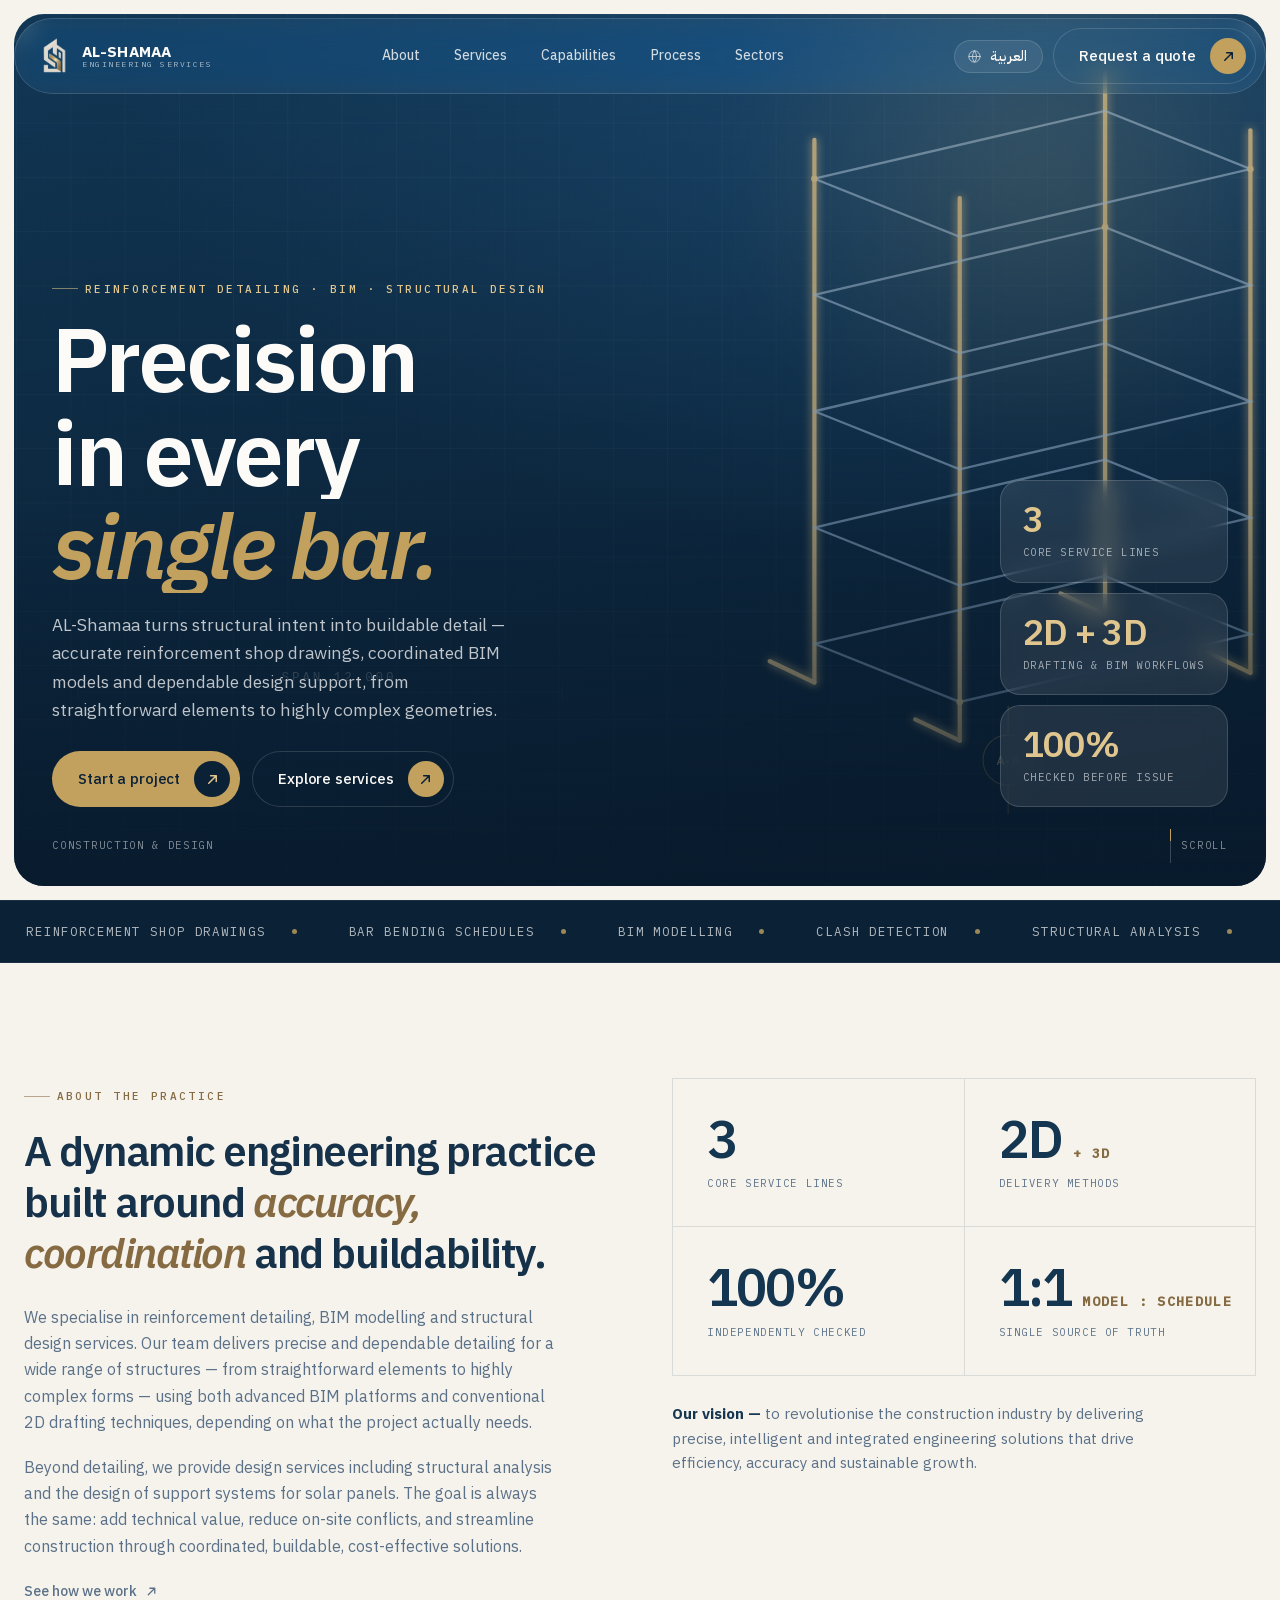
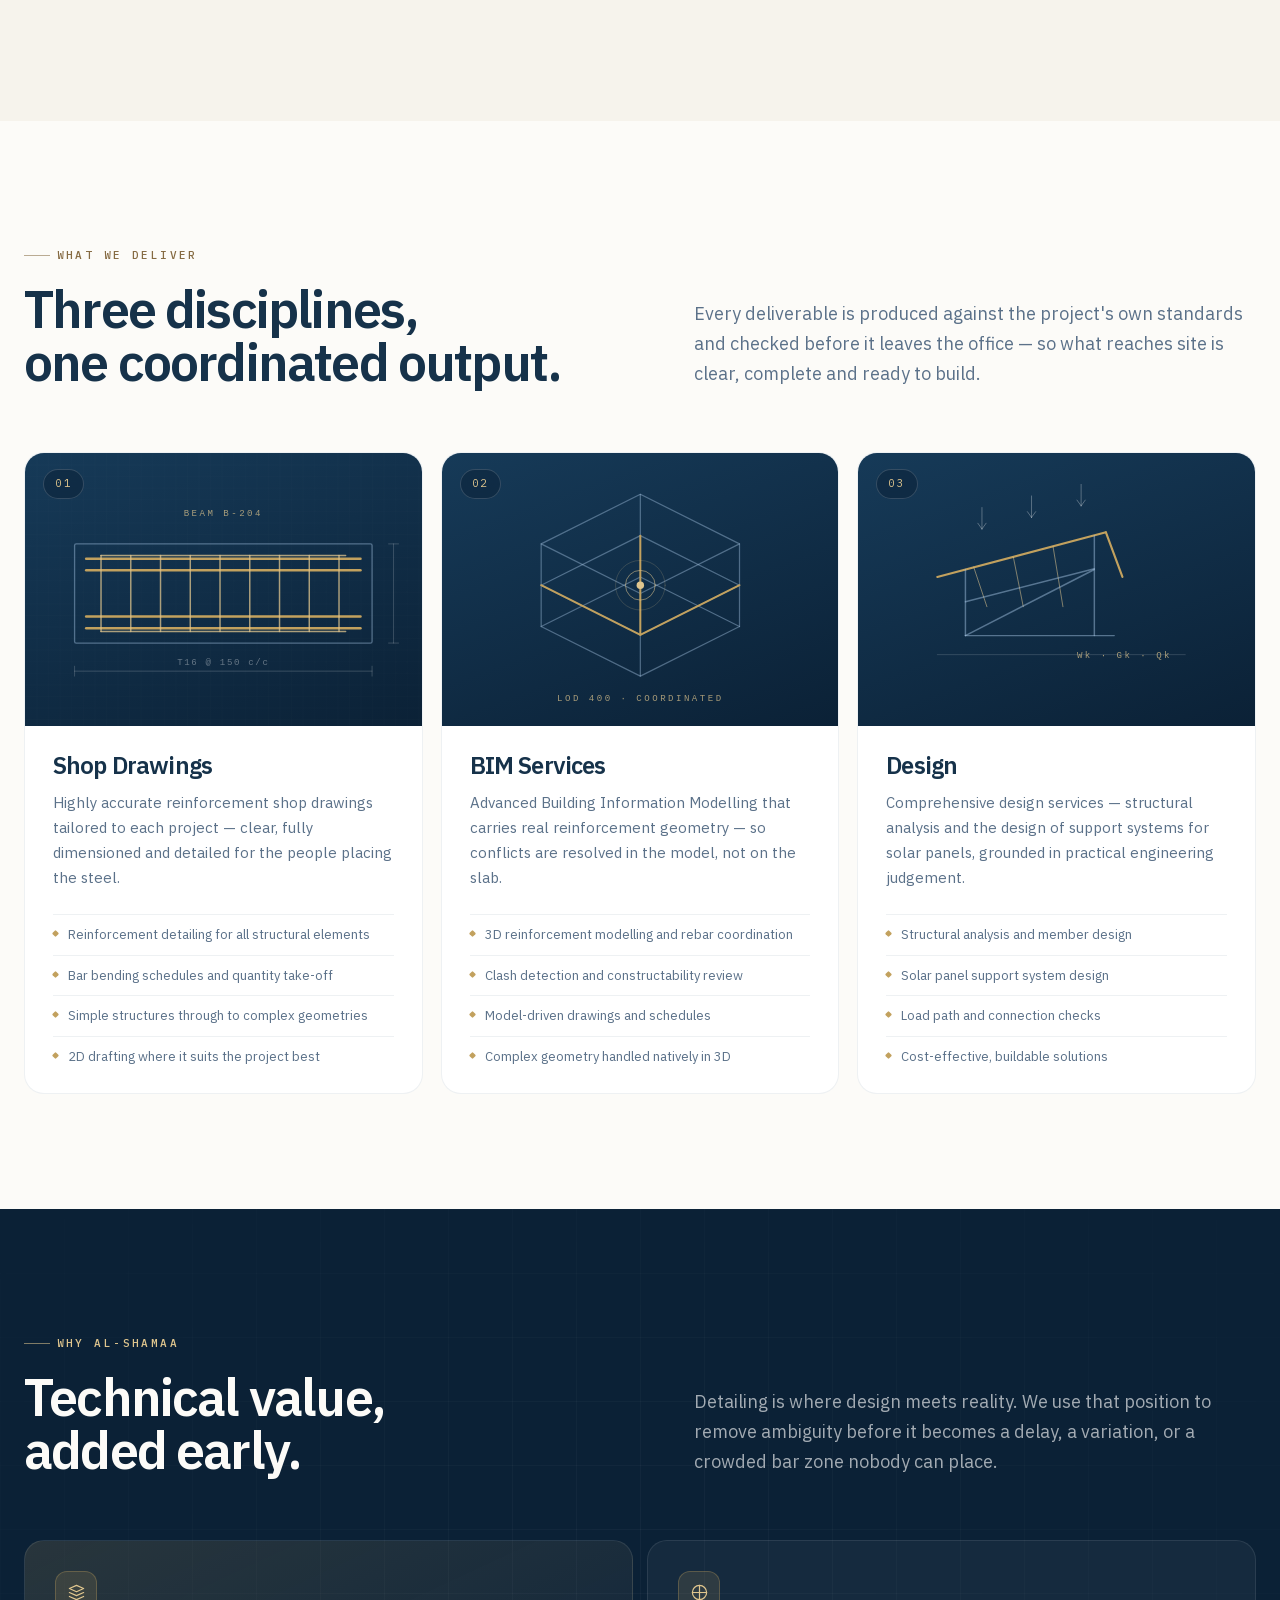
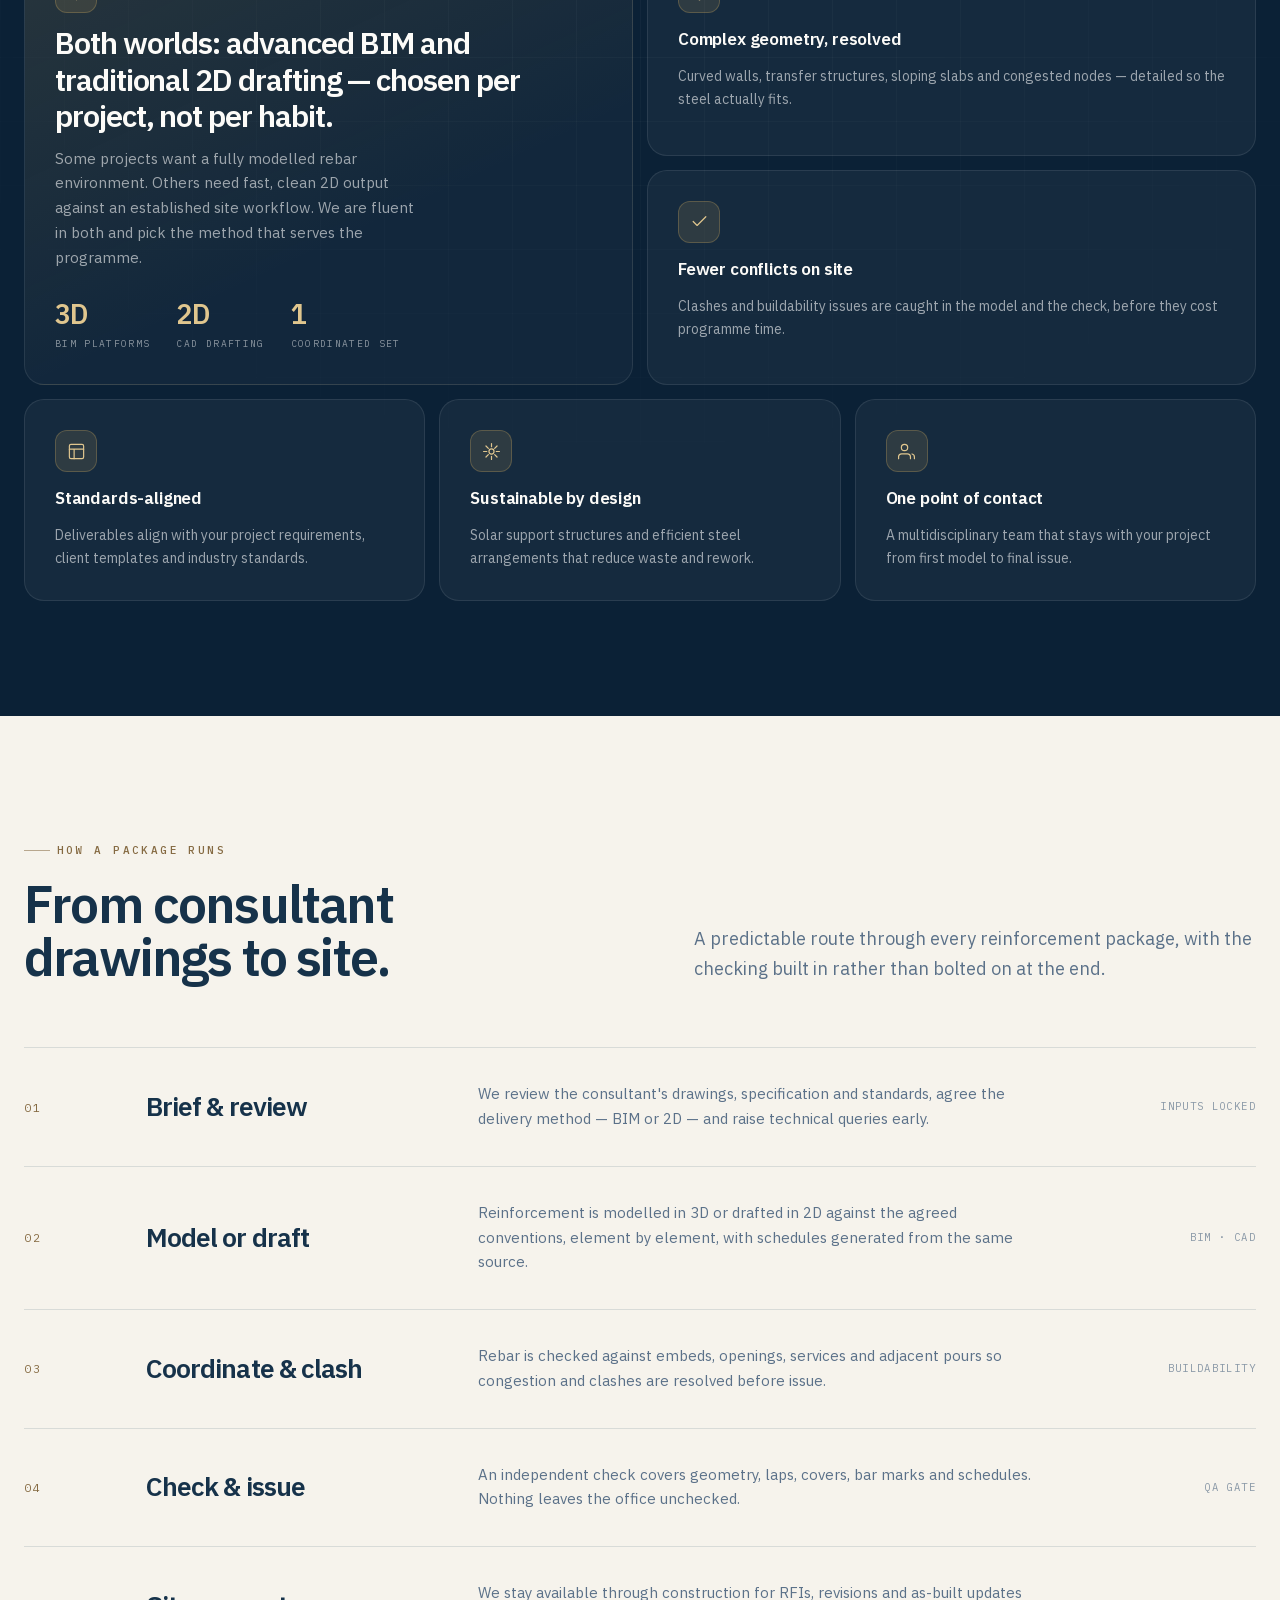
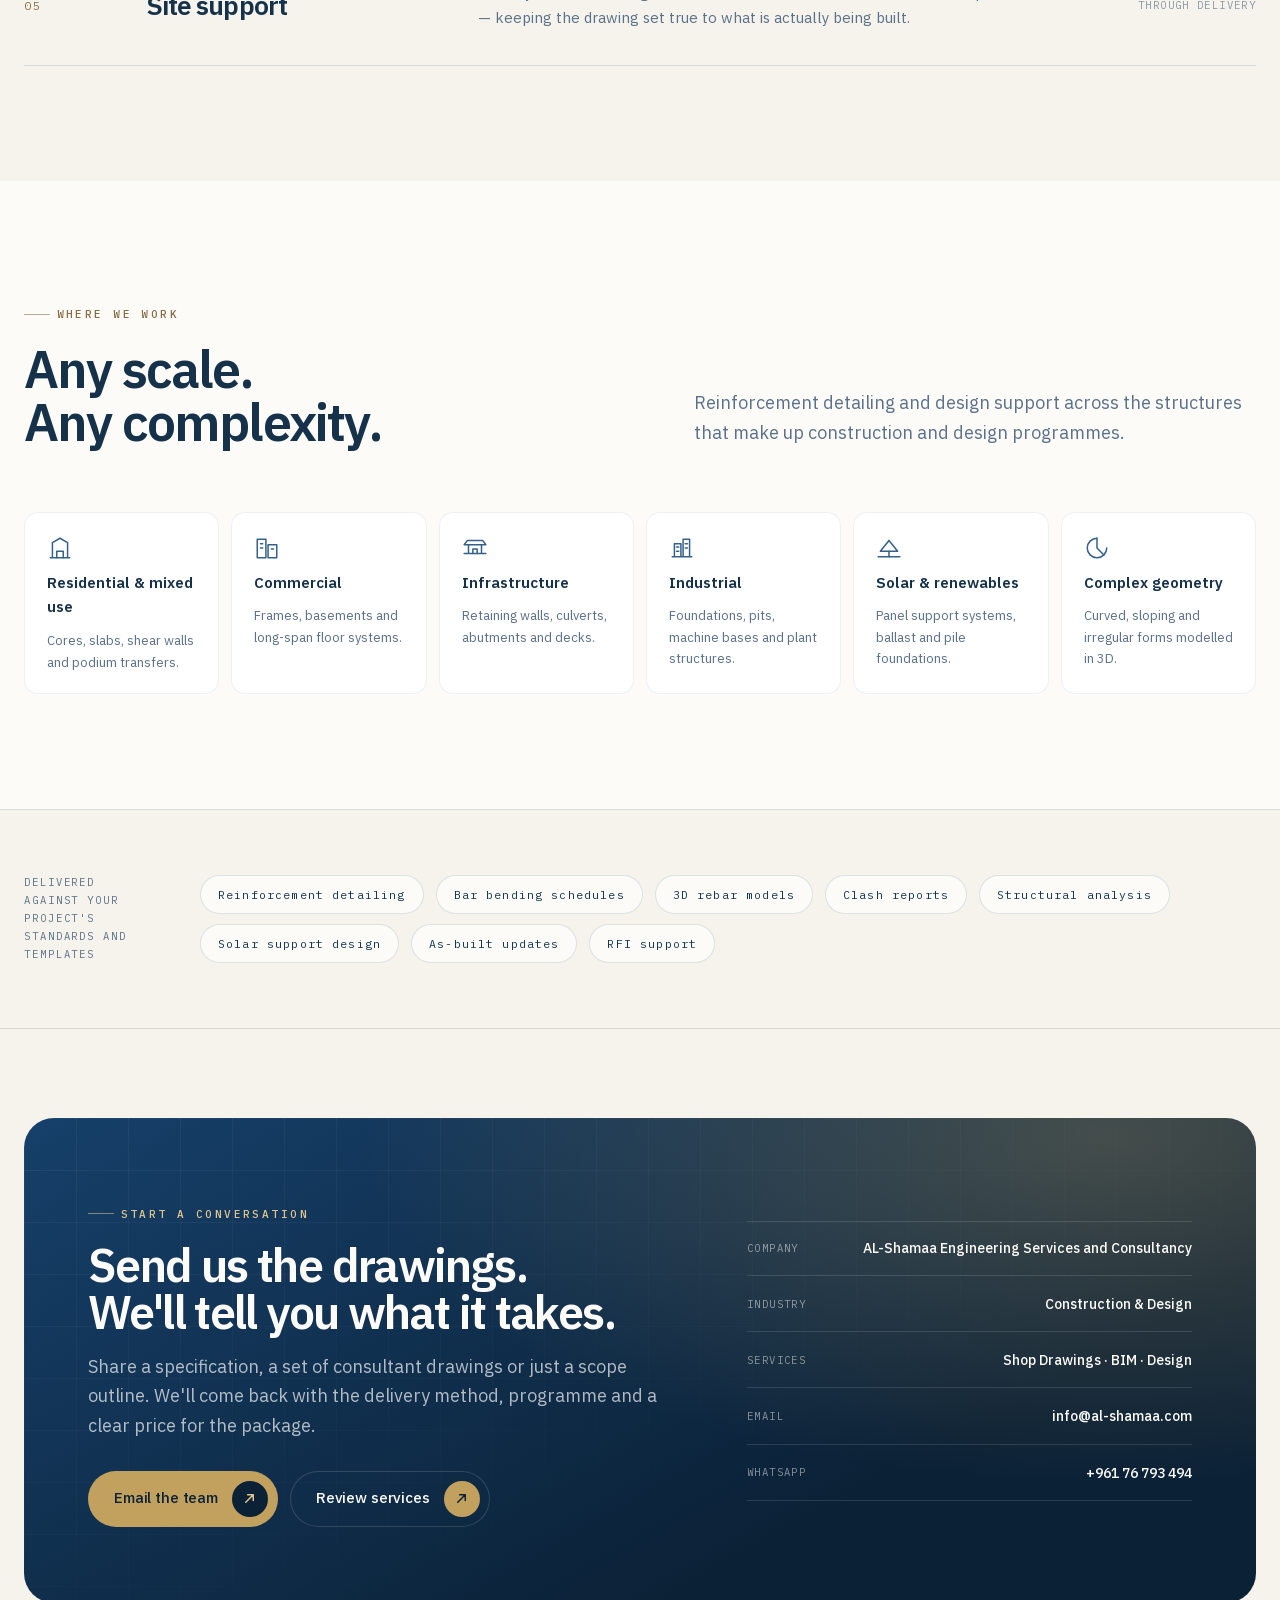
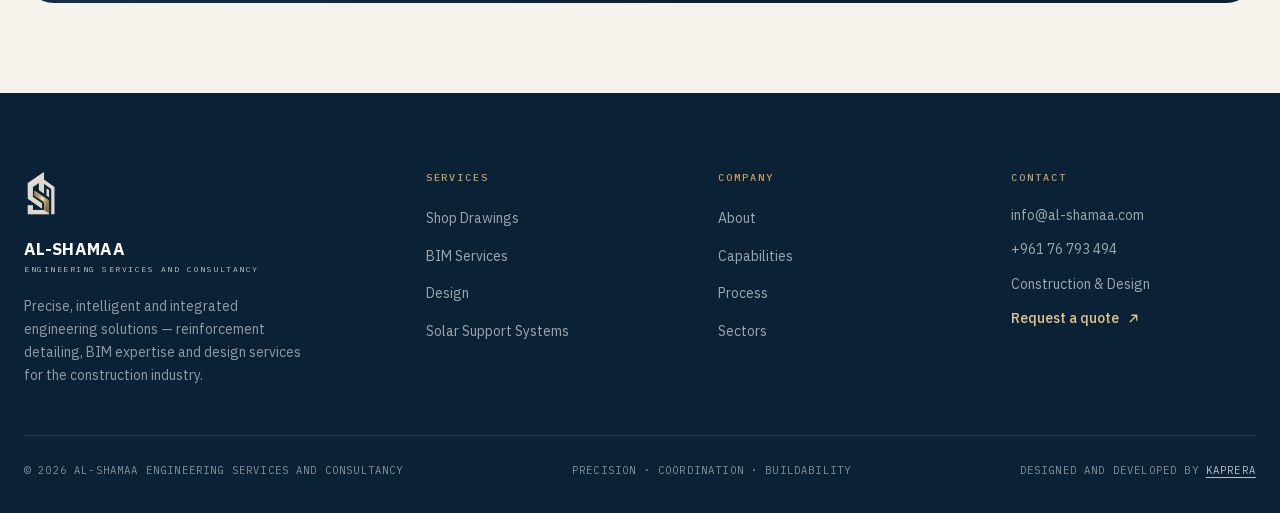
==== index.html @ 73aab558 "Optimize the page for Core Web Vitals, a11y and a strict CSP Lighthouse (mobile, simulated slow 4G, " ====
<!doctype html>
<html lang="en" dir="ltr">
<head>
<meta charset="utf-8">
<meta name="viewport" content="width=device-width, initial-scale=1">

<title>AL-Shamaa Engineering Services and Consultancy — Reinforcement Detailing, BIM &amp; Structural Design</title>
<meta name="description" content="AL-Shamaa delivers highly accurate reinforcement shop drawings, BIM modelling and structural design — from simple structures to complex geometries. Precision detailing that reduces on-site conflict and keeps construction moving.">
<link rel="canonical" href="https://al-shamaa.com/">
<meta name="robots" content="index, follow, max-image-preview:large, max-snippet:-1">
<meta name="theme-color" content="#0B2136">
<meta name="color-scheme" content="light">

<!-- Restore the saved language before the first paint. Without this a returning
     Arabic visitor gets a full LTR render that then flips to RTL — a whole-page
     reflow and a large layout shift. Kept inline (and out of a file) because a
     blocking request here would cost more than it saves; its sha256 is pinned
     in the CSP so script-src stays free of 'unsafe-inline'. -->
<script>try{if(localStorage.getItem("alshamaa-lang")==="ar"){var d=document.documentElement;d.lang="ar";d.dir="rtl"}}catch(e){}</script>

<link rel="icon" href="assets/img/favicon-32.png" sizes="32x32" type="image/png">
<link rel="apple-touch-icon" href="assets/img/apple-touch-icon.png">

<meta property="og:type" content="website">
<meta property="og:site_name" content="AL-Shamaa Engineering Services and Consultancy">
<meta property="og:url" content="https://al-shamaa.com/">
<meta property="og:locale" content="en">
<meta property="og:locale:alternate" content="ar">
<meta property="og:title" content="AL-Shamaa Engineering Services and Consultancy">
<meta property="og:description" content="Reinforcement shop drawings, BIM services and structural design — precise, buildable, coordinated.">
<meta property="og:image" content="https://al-shamaa.com/assets/img/og-card.jpg">
<meta property="og:image:width" content="1200">
<meta property="og:image:height" content="630">
<meta property="og:image:alt" content="AL-Shamaa Engineering Services and Consultancy — reinforcement detailing, BIM and design.">
<meta name="twitter:card" content="summary_large_image">
<meta name="twitter:title" content="AL-Shamaa Engineering Services and Consultancy">
<meta name="twitter:description" content="Reinforcement shop drawings, BIM services and structural design — precise, buildable, coordinated.">
<meta name="twitter:image" content="https://al-shamaa.com/assets/img/og-card.jpg">

<!-- The three faces the first screen actually paints in: the roman and italic
     variable Plex Sans behind the H1, and the mono behind the eyebrow labels.
     Everything else in the family is left to load on its own schedule. -->
<link rel="preload" href="assets/fonts/plex-sans-var-latin.woff2" as="font" type="font/woff2" crossorigin>
<link rel="preload" href="assets/fonts/plex-sans-italic-var-latin.woff2" as="font" type="font/woff2" crossorigin>
<link rel="preload" href="assets/fonts/plex-mono-500-latin.woff2" as="font" type="font/woff2" crossorigin>
<link rel="stylesheet" href="assets/css/styles.css?v=1">

<script src="assets/js/i18n.js?v=1" defer></script>
<script src="assets/js/main.js?v=1" defer></script>

<script type="application/ld+json">
{
  "@context": "https://schema.org",
  "@type": "ProfessionalService",
  "@id": "https://al-shamaa.com/#organization",
  "name": "AL-Shamaa Engineering Services and Consultancy",
  "alternateName": "AL-SHAMAA",
  "url": "https://al-shamaa.com/",
  "logo": "https://al-shamaa.com/assets/img/icon-512.png",
  "image": "https://al-shamaa.com/assets/img/og-card.jpg",
  "description": "Reinforcement detailing, BIM modelling and structural design services — accurate shop drawings, bar bending schedules, coordinated models and design support for simple and complex structures.",
  "email": "info@al-shamaa.com",
  "telephone": "+961-76-793494",
  "slogan": "Precision in every single bar.",
  "knowsLanguage": ["en", "ar"],
  "areaServed": "Worldwide",
  "hasOfferCatalog": {
    "@type": "OfferCatalog",
    "name": "Engineering services",
    "itemListElement": [
      { "@type": "Offer", "itemOffered": { "@type": "Service", "name": "Reinforcement shop drawings and bar bending schedules" } },
      { "@type": "Offer", "itemOffered": { "@type": "Service", "name": "BIM modelling and clash detection" } },
      { "@type": "Offer", "itemOffered": { "@type": "Service", "name": "Structural design and solar support systems" } }
    ]
  }
}
</script>
</head>
<body>

<a class="skip" href="#top"><span data-i18n>Skip to content</span></a>

<div class="progress" id="progress" aria-hidden="true"></div>

<!-- ══ Header ══════════════════════════════════════════════════════════ -->
<header class="header" id="header">
  <div class="header__bar">
    <a class="brand" href="#top">
      <img class="brand__mark brand__mark--light" src="assets/img/mark-light.png" alt="" width="30" height="38">
      <img class="brand__mark brand__mark--dark"  src="assets/img/mark.png" alt="" width="30" height="38">
      <span class="brand__txt">
        <span class="brand__name">AL-SHAMAA</span>
        <span class="brand__sub"><span data-i18n>Engineering Services</span></span>
      </span>
    </a>

    <nav class="nav" id="nav" aria-label="Primary">
      <a href="#about"><span data-i18n>About</span></a>
      <a href="#services"><span data-i18n>Services</span></a>
      <a href="#capabilities"><span data-i18n>Capabilities</span></a>
      <a href="#process"><span data-i18n>Process</span></a>
      <a href="#sectors"><span data-i18n>Sectors</span></a>
    </nav>

    <div class="header__cta">
      <button class="langbtn" type="button" data-langbtn aria-label="عرض الموقع باللغة العربية"><svg viewBox="0 0 24 24" fill="none" stroke="currentColor" stroke-width="1.5" stroke-linecap="round" stroke-linejoin="round" aria-hidden="true"><circle cx="12" cy="12" r="9"/><path d="M3 12h18"/><path d="M12 3a15 15 0 0 1 0 18a15 15 0 0 1 0-18Z"/></svg><span class="langbtn__label" lang="ar">العربية</span></button>
      <a class="btn btn--ghost" href="#contact">
        <span data-i18n>Request a quote</span>
        <span class="btn__ic" aria-hidden="true">
          <svg viewBox="0 0 16 16" fill="none" stroke="currentColor" stroke-width="1.6" stroke-linecap="round" stroke-linejoin="round"><path d="M4 12 12 4M6 4h6v6"/></svg>
          <svg viewBox="0 0 16 16" fill="none" stroke="currentColor" stroke-width="1.6" stroke-linecap="round" stroke-linejoin="round"><path d="M4 12 12 4M6 4h6v6"/></svg>
        </span>
      </a>
      <button class="burger" id="burger" aria-label="Open menu" aria-expanded="false" aria-controls="drawer">
        <span></span><span></span><span></span>
      </button>
    </div>
  </div>
</header>

<div class="drawer" id="drawer">
  <a href="#about"><span data-i18n>About</span></a>
  <a href="#services"><span data-i18n>Services</span></a>
  <a href="#capabilities"><span data-i18n>Capabilities</span></a>
  <a href="#process"><span data-i18n>Process</span></a>
  <a href="#sectors"><span data-i18n>Sectors</span></a>
  <a href="#contact"><span data-i18n>Contact</span></a>
  <button class="langbtn" type="button" data-langbtn aria-label="عرض الموقع باللغة العربية"><svg viewBox="0 0 24 24" fill="none" stroke="currentColor" stroke-width="1.5" stroke-linecap="round" stroke-linejoin="round" aria-hidden="true"><circle cx="12" cy="12" r="9"/><path d="M3 12h18"/><path d="M12 3a15 15 0 0 1 0 18a15 15 0 0 1 0-18Z"/></svg><span class="langbtn__label" lang="ar">العربية</span></button>
  <p class="drawer__foot"><span data-i18n>AL-SHAMAA · ENGINEERING SERVICES AND CONSULTANCY</span></p>
</div>

<main id="top">

<!-- ══ Hero ════════════════════════════════════════════════════════════ -->
<section class="hero">
  <div class="hero__frame" id="heroFrame">

    <!-- technical blueprint backdrop: rebar cage + section grid -->
    <div class="hero__canvas" aria-hidden="true">
      <svg viewBox="0 0 1400 900" preserveAspectRatio="xMidYMid slice" role="presentation">
        <defs>
          <pattern id="grid" width="56" height="56" patternUnits="userSpaceOnUse">
            <path d="M56 0H0v56" fill="none" stroke="rgba(255,255,255,.055)" stroke-width="1"/>
          </pattern>
          <pattern id="gridFine" width="14" height="14" patternUnits="userSpaceOnUse">
            <path d="M14 0H0v14" fill="none" stroke="rgba(255,255,255,.03)" stroke-width=".6"/>
          </pattern>
          <!-- userSpaceOnUse: vertical bars have a zero-width bbox, which an
               objectBoundingBox gradient cannot paint. -->
          <linearGradient id="barGold" gradientUnits="userSpaceOnUse"
                          x1="880" y1="60" x2="1340" y2="720">
            <stop offset="0"  stop-color="#E0C68E"/>
            <stop offset=".5" stop-color="#C2A15E"/>
            <stop offset="1"  stop-color="#8A6E42"/>
          </linearGradient>
          <filter id="barGlow" x="-30%" y="-30%" width="160%" height="160%">
            <feGaussianBlur stdDeviation="5" result="b"/>
            <feMerge><feMergeNode in="b"/><feMergeNode in="SourceGraphic"/></feMerge>
          </filter>
          <linearGradient id="fadeMask" x1="0" y1="0" x2="0" y2="1">
            <stop offset="0" stop-color="#fff" stop-opacity=".9"/>
            <stop offset="1" stop-color="#fff" stop-opacity="0"/>
          </linearGradient>
          <mask id="softMask"><rect width="1400" height="900" fill="url(#fadeMask)"/></mask>
        </defs>

        <rect width="1400" height="900" fill="url(#gridFine)"/>
        <rect width="1400" height="900" fill="url(#grid)"/>

        <!-- isometric rebar cage -->
        <g class="cage" transform="translate(880 130)" stroke-linecap="round" fill="none">
          <!-- longitudinal bars -->
          <g stroke="url(#barGold)" stroke-width="4.4" opacity=".95" filter="url(#barGlow)">
            <path class="draw" d="M0 0 L0 560"/>
            <path class="draw" d="M300 -70 L300 490"/>
            <path class="draw" d="M150 60 L150 620"/>
            <path class="draw" d="M450 -10 L450 550"/>
          </g>
          <!-- stirrups / links -->
          <g stroke="rgba(174,205,235,.66)" stroke-width="2.4">
            <path class="draw" d="M0 40 L150 100 L450 30 L300 -30 Z"/>
            <path class="draw" d="M0 160 L150 220 L450 150 L300 90 Z"/>
            <path class="draw" d="M0 280 L150 340 L450 270 L300 210 Z"/>
            <path class="draw" d="M0 400 L150 460 L450 390 L300 330 Z"/>
            <path class="draw" d="M0 520 L150 580 L450 510 L300 450 Z"/>
          </g>
          <!-- bar bend hooks -->
          <g stroke="url(#barGold)" stroke-width="4.4" filter="url(#barGlow)">
            <path class="draw" d="M0 560 L-46 538"/>
            <path class="draw" d="M150 620 L104 598"/>
            <path class="draw" d="M300 490 L254 468"/>
            <path class="draw" d="M450 550 L404 528"/>
          </g>
          <!-- node markers -->
          <g fill="#E0C68E" opacity=".9">
            <circle class="node" cx="0"   cy="40"  r="3.4"/>
            <circle class="node" cx="450" cy="30"  r="3.4"/>
            <circle class="node" cx="150" cy="580" r="3.4"/>
            <circle class="node" cx="300" cy="90"  r="3.4"/>
          </g>
        </g>

        <!-- dimension line -->
        <g stroke="rgba(255,255,255,.22)" stroke-width="1" fill="none" mask="url(#softMask)">
          <path class="draw" d="M120 700 H620"/>
          <path d="M120 692v16M620 692v16"/>
        </g>
        <text x="330" y="688" fill="rgba(255,255,255,.34)" font-family="JetBrains Mono, monospace" font-size="13" letter-spacing="3">SPAN 12 000</text>

        <!-- section marker -->
        <g stroke="rgba(194,161,94,.5)" stroke-width="1.2" fill="none">
          <circle class="node" cx="1080" cy="770" r="26"/>
          <path d="M1080 744v-30M1080 796v30"/>
        </g>
        <text x="1080" y="775" text-anchor="middle" fill="rgba(224,198,142,.8)" font-family="JetBrains Mono, monospace" font-size="13">A-A</text>
      </svg>
    </div>

    <div class="hero__glow" aria-hidden="true"></div>
    <div class="hero__scrim" aria-hidden="true"></div>

    <div class="hero__inner">
      <div>
        <span class="eyebrow eyebrow--light"><span data-i18n>Reinforcement detailing · BIM · Structural design</span></span>
        <h1 class="display hero__title">
          <span class="ln"><span><span data-i18n>Precision</span></span></span>
          <span class="ln"><span><span data-i18n>in every</span></span></span>
          <span class="ln"><span class="gold-l italic"><span data-i18n>single bar.</span></span></span>
        </h1>
        <p class="hero__sub">
          <span data-i18n>AL-Shamaa turns structural intent into buildable detail — accurate reinforcement shop drawings, coordinated BIM models and dependable design support, from straightforward elements to highly complex geometries.</span>
        </p>
        <div class="hero__actions">
          <a class="btn btn--gold" href="#contact">
            <span data-i18n>Start a project</span>
            <span class="btn__ic" aria-hidden="true">
              <svg viewBox="0 0 16 16" fill="none" stroke="currentColor" stroke-width="1.6" stroke-linecap="round" stroke-linejoin="round"><path d="M4 12 12 4M6 4h6v6"/></svg>
          <svg viewBox="0 0 16 16" fill="none" stroke="currentColor" stroke-width="1.6" stroke-linecap="round" stroke-linejoin="round"><path d="M4 12 12 4M6 4h6v6"/></svg>
            </span>
          </a>
          <a class="btn btn--ghost" href="#services">
            <span data-i18n>Explore services</span>
            <span class="btn__ic" aria-hidden="true">
              <svg viewBox="0 0 16 16" fill="none" stroke="currentColor" stroke-width="1.6" stroke-linecap="round" stroke-linejoin="round"><path d="M4 12 12 4M6 4h6v6"/></svg>
          <svg viewBox="0 0 16 16" fill="none" stroke="currentColor" stroke-width="1.6" stroke-linecap="round" stroke-linejoin="round"><path d="M4 12 12 4M6 4h6v6"/></svg>
            </span>
          </a>
        </div>
      </div>

      <div class="hero__stats">
        <div class="stat-card">
          <div class="stat-card__n"><span data-count="3" data-suffix="">0</span></div>
          <div class="stat-card__l"><span data-i18n>Core service lines</span></div>
        </div>
        <div class="stat-card">
          <div class="stat-card__n"><span data-count="2" data-suffix="D">0</span>&nbsp;+&nbsp;<span data-count="3" data-suffix="D">0</span></div>
          <div class="stat-card__l"><span data-i18n>Drafting &amp; BIM workflows</span></div>
        </div>
        <div class="stat-card">
          <div class="stat-card__n"><span data-count="100" data-suffix="%">0</span></div>
          <div class="stat-card__l"><span data-i18n>Checked before issue</span></div>
        </div>
      </div>
    </div>

    <div class="hero__foot">
      <span><span data-i18n>Construction &amp; Design</span></span>
      <span class="scrollcue"><span class="scrollcue__rail"></span> <span data-i18n>Scroll</span></span>
    </div>
  </div>
</section>

<!-- ══ Marquee ═════════════════════════════════════════════════════════ -->
<div class="marquee" aria-hidden="true">
  <div class="marquee__track">
    <div class="marquee__set">
      <span class="marquee__item"><span data-i18n>Reinforcement Shop Drawings</span></span>
      <span class="marquee__item"><span data-i18n>Bar Bending Schedules</span></span>
      <span class="marquee__item"><span data-i18n>BIM Modelling</span></span>
      <span class="marquee__item"><span data-i18n>Clash Detection</span></span>
      <span class="marquee__item"><span data-i18n>Structural Analysis</span></span>
      <span class="marquee__item"><span data-i18n>Solar Support Systems</span></span>
      <span class="marquee__item"><span data-i18n>2D Drafting</span></span>
      <span class="marquee__item"><span data-i18n>Complex Geometry</span></span>
    </div>
    <div class="marquee__set">
      <span class="marquee__item"><span data-i18n>Reinforcement Shop Drawings</span></span>
      <span class="marquee__item"><span data-i18n>Bar Bending Schedules</span></span>
      <span class="marquee__item"><span data-i18n>BIM Modelling</span></span>
      <span class="marquee__item"><span data-i18n>Clash Detection</span></span>
      <span class="marquee__item"><span data-i18n>Structural Analysis</span></span>
      <span class="marquee__item"><span data-i18n>Solar Support Systems</span></span>
      <span class="marquee__item"><span data-i18n>2D Drafting</span></span>
      <span class="marquee__item"><span data-i18n>Complex Geometry</span></span>
    </div>
  </div>
</div>

<!-- ══ About ═══════════════════════════════════════════════════════════ -->
<section class="section intro" id="about">
  <div class="shell intro__grid">
    <div data-reveal>
      <span class="eyebrow"><span data-i18n>About the practice</span></span>
      <h2 class="display intro__statement">
        <span data-i18n>A dynamic engineering practice built around</span>
        <em><span data-i18n>accuracy, coordination</span></em> <span data-i18n>and buildability.</span>
      </h2>
      <div class="intro__body">
        <p>
          <span data-i18n>We specialise in reinforcement detailing, BIM modelling and structural design services. Our team delivers precise and dependable detailing for a wide range of structures — from straightforward elements to highly complex forms — using both advanced BIM platforms and conventional 2D drafting techniques, depending on what the project actually needs.</span>
        </p>
        <p>
          <span data-i18n>Beyond detailing, we provide design services including structural analysis and the design of support systems for solar panels. The goal is always the same: add technical value, reduce on-site conflicts, and streamline construction through coordinated, buildable, cost-effective solutions.</span>
        </p>
        <p>
          <a class="tlink" href="#services">
            <span data-i18n>See how we work</span>
            <svg viewBox="0 0 16 16" fill="none" stroke="currentColor" stroke-width="1.6" stroke-linecap="round" stroke-linejoin="round"><path d="M4 12 12 4M6 4h6v6"/></svg>
          </a>
        </p>
      </div>
    </div>

    <div data-reveal class="d-120">
      <!-- NOTE: swap these in for real company figures (years of experience,
           projects completed, m3 of concrete detailed) once they are confirmed. -->
      <div class="figures">
        <div class="figure">
          <div class="figure__n"><span data-count="3">0</span></div>
          <div class="figure__l"><span data-i18n>Core service lines</span></div>
        </div>
        <div class="figure">
          <div class="figure__n">2D<sup>&nbsp;+&nbsp;3D</sup></div>
          <div class="figure__l"><span data-i18n>Delivery methods</span></div>
        </div>
        <div class="figure">
          <div class="figure__n"><span data-count="100" data-suffix="%">0</span></div>
          <div class="figure__l"><span data-i18n>Independently checked</span></div>
        </div>
        <div class="figure">
          <div class="figure__n">1:1<sup><span data-i18n>&nbsp;model&nbsp;:&nbsp;schedule</span></sup></div>
          <div class="figure__l"><span data-i18n>Single source of truth</span></div>
        </div>
      </div>

      <div class="intro__vision">
        <p class="lede">
          <strong><span data-i18n>Our vision —</span></strong>
          <span data-i18n>to revolutionise the construction industry by delivering precise, intelligent and integrated engineering solutions that drive efficiency, accuracy and sustainable growth.</span>
        </p>
      </div>
    </div>
  </div>
</section>

<!-- ══ Services ════════════════════════════════════════════════════════ -->
<section class="section services" id="services">
  <div class="shell">
    <div class="section-head">
      <div data-reveal>
        <span class="eyebrow"><span data-i18n>What we deliver</span></span>
        <h2 class="display section-title"><span data-i18n>Three disciplines,</span><br><span data-i18n>one coordinated output.</span></h2>
      </div>
      <p class="lede d-100" data-reveal>
        <span data-i18n>Every deliverable is produced against the project's own standards and checked before it leaves the office — so what reaches site is clear, complete and ready to build.</span>
      </p>
    </div>

    <div class="svc-grid">

      <!-- 01 Shop Drawings -->
      <article class="svc" data-reveal>
        <div class="svc__art">
          <span class="svc__no">01</span>
          <svg viewBox="0 0 480 330" preserveAspectRatio="xMidYMid slice" aria-hidden="true">
            <rect width="480" height="330" fill="url(#gridFine)"/>
            <g fill="none" stroke-linecap="round">
              <!-- beam outline -->
              <rect x="60" y="110" width="360" height="120" stroke="rgba(174,205,235,.42)" stroke-width="1.6" rx="2"/>
              <!-- top & bottom bars -->
              <g stroke="#C2A15E" stroke-width="3">
                <path d="M74 128h332"/><path d="M74 142h332"/>
                <path d="M74 198h332"/><path d="M74 212h332"/>
              </g>
              <!-- stirrups -->
              <g stroke="rgba(224,198,142,.75)" stroke-width="1.8">
                <path d="M92 124v92h0"/><path d="M92 124h296"/><path d="M92 216h296"/>
                <path d="M128 124v92"/><path d="M164 124v92"/><path d="M200 124v92"/>
                <path d="M236 124v92"/><path d="M272 124v92"/><path d="M308 124v92"/>
                <path d="M344 124v92"/><path d="M380 124v92"/>
              </g>
              <!-- dimension -->
              <g stroke="rgba(255,255,255,.22)" stroke-width="1">
                <path d="M60 264h360"/><path d="M60 258v12M420 258v12"/>
                <path d="M446 110v120"/><path d="M440 110h12M440 230h12"/>
              </g>
            </g>
            <text x="240" y="256" text-anchor="middle" fill="rgba(255,255,255,.36)" font-family="JetBrains Mono, monospace" font-size="11" letter-spacing="2">T16 @ 150 c/c</text>
            <text x="240" y="76" text-anchor="middle" fill="rgba(224,198,142,.72)" font-family="JetBrains Mono, monospace" font-size="11" letter-spacing="3">BEAM B-204</text>
          </svg>
        </div>
        <div class="svc__body">
          <h3 class="svc__title"><span data-i18n>Shop Drawings</span></h3>
          <p class="svc__text">
            <span data-i18n>Highly accurate reinforcement shop drawings tailored to each project — clear, fully dimensioned and detailed for the people placing the steel.</span>
          </p>
        </div>
        <ul class="svc__list">
          <li><span data-i18n>Reinforcement detailing for all structural elements</span></li>
          <li><span data-i18n>Bar bending schedules and quantity take-off</span></li>
          <li><span data-i18n>Simple structures through to complex geometries</span></li>
          <li><span data-i18n>2D drafting where it suits the project best</span></li>
        </ul>
      </article>

      <!-- 02 BIM Services -->
      <article class="svc d-110" data-reveal>
        <div class="svc__art">
          <span class="svc__no">02</span>
          <svg viewBox="0 0 480 330" preserveAspectRatio="xMidYMid slice" aria-hidden="true">
            <g fill="none" stroke-linecap="round" stroke-linejoin="round">
              <!-- isometric frame -->
              <g stroke="rgba(174,205,235,.4)" stroke-width="1.5">
                <path d="M120 210 240 150 360 210 240 270Z"/>
                <path d="M120 160 240 100 360 160 240 220Z"/>
                <path d="M120 110 240 50 360 110 240 170Z"/>
                <path d="M120 110v100M360 110v100M240 50v220"/>
              </g>
              <!-- highlighted element -->
              <g stroke="#C2A15E" stroke-width="2.4">
                <path d="M120 160 240 220 360 160"/>
                <path d="M240 100v120"/>
              </g>
              <!-- clash marker -->
              <circle cx="240" cy="160" r="18" stroke="rgba(224,198,142,.55)" stroke-width="1.2"/>
              <circle cx="240" cy="160" r="30" stroke="rgba(224,198,142,.22)" stroke-width="1"/>
            </g>
            <circle cx="240" cy="160" r="4.5" fill="#E0C68E"/>
            <text x="240" y="300" text-anchor="middle" fill="rgba(224,198,142,.72)" font-family="JetBrains Mono, monospace" font-size="11" letter-spacing="3">LOD 400 · COORDINATED</text>
          </svg>
        </div>
        <div class="svc__body">
          <h3 class="svc__title"><span data-i18n>BIM Services</span></h3>
          <p class="svc__text">
            <span data-i18n>Advanced Building Information Modelling that carries real reinforcement geometry — so conflicts are resolved in the model, not on the slab.</span>
          </p>
        </div>
        <ul class="svc__list">
          <li><span data-i18n>3D reinforcement modelling and rebar coordination</span></li>
          <li><span data-i18n>Clash detection and constructability review</span></li>
          <li><span data-i18n>Model-driven drawings and schedules</span></li>
          <li><span data-i18n>Complex geometry handled natively in 3D</span></li>
        </ul>
      </article>

      <!-- 03 Design -->
      <article class="svc d-220" data-reveal>
        <div class="svc__art">
          <span class="svc__no">03</span>
          <svg viewBox="0 0 480 330" preserveAspectRatio="xMidYMid slice" aria-hidden="true">
            <g fill="none" stroke-linecap="round">
              <!-- solar array on support frame -->
              <g stroke="#C2A15E" stroke-width="2.6">
                <path d="M96 150 300 96"/><path d="M300 96 320 150"/>
              </g>
              <g stroke="rgba(224,198,142,.55)" stroke-width="1.2">
                <path d="M140 138 156 186"/><path d="M188 126 200 186"/><path d="M236 113 248 186"/>
              </g>
              <g stroke="rgba(174,205,235,.45)" stroke-width="1.8">
                <path d="M130 141v80"/><path d="M286 100v121"/>
                <path d="M130 221h180"/>
                <path d="M130 180 286 140"/>
                <path d="M130 221 286 141"/>
              </g>
              <!-- load arrows -->
              <g stroke="rgba(255,255,255,.3)" stroke-width="1.2">
                <path d="M150 66v26M150 92l-5-7M150 92l5-7"/>
                <path d="M210 52v26M210 78l-5-7M210 78l5-7"/>
                <path d="M270 38v26M270 64l-5-7M270 64l5-7"/>
              </g>
              <path d="M96 244h300" stroke="rgba(255,255,255,.18)" stroke-width="1"/>
            </g>
            <text x="380" y="248" text-anchor="end" fill="rgba(224,198,142,.72)" font-family="JetBrains Mono, monospace" font-size="11" letter-spacing="3">Wk · Gk · Qk</text>
          </svg>
        </div>
        <div class="svc__body">
          <h3 class="svc__title"><span data-i18n>Design</span></h3>
          <p class="svc__text">
            <span data-i18n>Comprehensive design services — structural analysis and the design of support systems for solar panels, grounded in practical engineering judgement.</span>
          </p>
        </div>
        <ul class="svc__list">
          <li><span data-i18n>Structural analysis and member design</span></li>
          <li><span data-i18n>Solar panel support system design</span></li>
          <li><span data-i18n>Load path and connection checks</span></li>
          <li><span data-i18n>Cost-effective, buildable solutions</span></li>
        </ul>
      </article>

    </div>
  </div>
</section>

<!-- ══ Capabilities ════════════════════════════════════════════════════ -->
<section class="section caps" id="capabilities">
  <div class="shell">
    <div class="section-head">
      <div data-reveal>
        <span class="eyebrow eyebrow--light"><span data-i18n>Why AL-Shamaa</span></span>
        <h2 class="display section-title"><span data-i18n>Technical value,</span><br><span data-i18n>added early.</span></h2>
      </div>
      <p class="lede d-100" data-reveal>
        <span data-i18n>Detailing is where design meets reality. We use that position to remove ambiguity before it becomes a delay, a variation, or a crowded bar zone nobody can place.</span>
      </p>
    </div>

    <div class="bento">

      <article class="cap cap--feature" data-reveal>
        <span class="cap__ic" aria-hidden="true">
          <svg viewBox="0 0 24 24" fill="none" stroke="currentColor" stroke-width="1.5" stroke-linecap="round" stroke-linejoin="round"><path d="M3 7l9-4 9 4-9 4-9-4Z"/><path d="M3 12l9 4 9-4"/><path d="M3 17l9 4 9-4"/></svg>
        </span>
        <h3><span data-i18n>Both worlds: advanced BIM and traditional 2D drafting — chosen per project, not per habit.</span></h3>
        <p>
          <span data-i18n>Some projects want a fully modelled rebar environment. Others need fast, clean 2D output against an established site workflow. We are fluent in both and pick the method that serves the programme.</span>
        </p>
        <div class="cap__figs">
          <div class="cap__fig"><b>3D</b><span><span data-i18n>BIM platforms</span></span></div>
          <div class="cap__fig"><b>2D</b><span><span data-i18n>CAD drafting</span></span></div>
          <div class="cap__fig"><b>1</b><span><span data-i18n>Coordinated set</span></span></div>
        </div>
      </article>

      <article class="cap d-80" data-reveal>
        <span class="cap__ic" aria-hidden="true">
          <svg viewBox="0 0 24 24" fill="none" stroke="currentColor" stroke-width="1.5" stroke-linecap="round" stroke-linejoin="round"><path d="M12 3v18M3 12h18"/><circle cx="12" cy="12" r="9"/></svg>
        </span>
        <h3><span data-i18n>Complex geometry, resolved</span></h3>
        <p><span data-i18n>Curved walls, transfer structures, sloping slabs and congested nodes — detailed so the steel actually fits.</span></p>
      </article>

      <article class="cap d-140" data-reveal>
        <span class="cap__ic" aria-hidden="true">
          <svg viewBox="0 0 24 24" fill="none" stroke="currentColor" stroke-width="1.5" stroke-linecap="round" stroke-linejoin="round"><path d="M20 6 9 17l-5-5"/></svg>
        </span>
        <h3><span data-i18n>Fewer conflicts on site</span></h3>
        <p><span data-i18n>Clashes and buildability issues are caught in the model and the check, before they cost programme time.</span></p>
      </article>

      <article class="cap d-200" data-reveal>
        <span class="cap__ic" aria-hidden="true">
          <svg viewBox="0 0 24 24" fill="none" stroke="currentColor" stroke-width="1.5" stroke-linecap="round" stroke-linejoin="round"><rect x="3" y="3" width="18" height="18" rx="2"/><path d="M3 9h18M9 21V9"/></svg>
        </span>
        <h3><span data-i18n>Standards-aligned</span></h3>
        <p><span data-i18n>Deliverables align with your project requirements, client templates and industry standards.</span></p>
      </article>

      <article class="cap d-260" data-reveal>
        <span class="cap__ic" aria-hidden="true">
          <svg viewBox="0 0 24 24" fill="none" stroke="currentColor" stroke-width="1.5" stroke-linecap="round" stroke-linejoin="round"><path d="M12 2v4M12 18v4M2 12h4M18 12h4M5 5l3 3M16 16l3 3M19 5l-3 3M8 16l-3 3"/><circle cx="12" cy="12" r="3.2"/></svg>
        </span>
        <h3><span data-i18n>Sustainable by design</span></h3>
        <p><span data-i18n>Solar support structures and efficient steel arrangements that reduce waste and rework.</span></p>
      </article>

      <article class="cap d-320" data-reveal>
        <span class="cap__ic" aria-hidden="true">
          <svg viewBox="0 0 24 24" fill="none" stroke="currentColor" stroke-width="1.5" stroke-linecap="round" stroke-linejoin="round"><path d="M17 21v-2a4 4 0 0 0-4-4H6a4 4 0 0 0-4 4v2"/><circle cx="9.5" cy="7" r="4"/><path d="M22 21v-2a4 4 0 0 0-3-3.87"/></svg>
        </span>
        <h3><span data-i18n>One point of contact</span></h3>
        <p><span data-i18n>A multidisciplinary team that stays with your project from first model to final issue.</span></p>
      </article>

    </div>
  </div>
</section>

<!-- ══ Process ═════════════════════════════════════════════════════════ -->
<section class="section process" id="process">
  <div class="shell">
    <div class="section-head">
      <div data-reveal>
        <span class="eyebrow"><span data-i18n>How a package runs</span></span>
        <h2 class="display section-title"><span data-i18n>From consultant</span><br><span data-i18n>drawings to site.</span></h2>
      </div>
      <p class="lede d-100" data-reveal>
        <span data-i18n>A predictable route through every reinforcement package, with the checking built in rather than bolted on at the end.</span>
      </p>
    </div>

    <div class="steps">
      <div class="step" data-reveal>
        <span class="step__n">01</span>
        <h3 class="step__t"><span data-i18n>Brief &amp; review</span></h3>
        <p class="step__d"><span data-i18n>We review the consultant's drawings, specification and standards, agree the delivery method — BIM or 2D — and raise technical queries early.</span></p>
        <span class="step__meta"><span data-i18n>Inputs locked</span></span>
      </div>
      <div class="step d-70" data-reveal>
        <span class="step__n">02</span>
        <h3 class="step__t"><span data-i18n>Model or draft</span></h3>
        <p class="step__d"><span data-i18n>Reinforcement is modelled in 3D or drafted in 2D against the agreed conventions, element by element, with schedules generated from the same source.</span></p>
        <span class="step__meta">BIM · CAD</span>
      </div>
      <div class="step d-140" data-reveal>
        <span class="step__n">03</span>
        <h3 class="step__t"><span data-i18n>Coordinate &amp; clash</span></h3>
        <p class="step__d"><span data-i18n>Rebar is checked against embeds, openings, services and adjacent pours so congestion and clashes are resolved before issue.</span></p>
        <span class="step__meta"><span data-i18n>Buildability</span></span>
      </div>
      <div class="step d-210" data-reveal>
        <span class="step__n">04</span>
        <h3 class="step__t"><span data-i18n>Check &amp; issue</span></h3>
        <p class="step__d"><span data-i18n>An independent check covers geometry, laps, covers, bar marks and schedules. Nothing leaves the office unchecked.</span></p>
        <span class="step__meta"><span data-i18n>QA gate</span></span>
      </div>
      <div class="step d-280" data-reveal>
        <span class="step__n">05</span>
        <h3 class="step__t"><span data-i18n>Site support</span></h3>
        <p class="step__d"><span data-i18n>We stay available through construction for RFIs, revisions and as-built updates — keeping the drawing set true to what is actually being built.</span></p>
        <span class="step__meta"><span data-i18n>Through delivery</span></span>
      </div>
    </div>
  </div>
</section>

<!-- ══ Sectors ═════════════════════════════════════════════════════════ -->
<section class="section sectors" id="sectors">
  <div class="shell">
    <div class="section-head">
      <div data-reveal>
        <span class="eyebrow"><span data-i18n>Where we work</span></span>
        <h2 class="display section-title"><span data-i18n>Any scale.</span><br><span data-i18n>Any complexity.</span></h2>
      </div>
      <p class="lede d-100" data-reveal>
        <span data-i18n>Reinforcement detailing and design support across the structures that make up construction and design programmes.</span>
      </p>
    </div>

    <div class="sector-grid">
      <article class="sector" data-reveal>
        <span class="sector__ic" aria-hidden="true"><svg viewBox="0 0 24 24" fill="none" stroke="currentColor" stroke-width="1.4" stroke-linecap="round" stroke-linejoin="round"><path d="M3 21h18M5 21V7l7-4 7 4v14"/><path d="M9 21v-6h6v6"/></svg></span>
        <h3><span data-i18n>Residential &amp; mixed use</span></h3>
        <p><span data-i18n>Cores, slabs, shear walls and podium transfers.</span></p>
      </article>
      <article class="sector d-60" data-reveal>
        <span class="sector__ic" aria-hidden="true"><svg viewBox="0 0 24 24" fill="none" stroke="currentColor" stroke-width="1.4" stroke-linecap="round" stroke-linejoin="round"><rect x="3" y="4" width="8" height="17"/><rect x="13" y="9" width="8" height="12"/><path d="M6 8h2M6 12h2M16 13h2"/></svg></span>
        <h3><span data-i18n>Commercial</span></h3>
        <p><span data-i18n>Frames, basements and long-span floor systems.</span></p>
      </article>
      <article class="sector d-120" data-reveal>
        <span class="sector__ic" aria-hidden="true"><svg viewBox="0 0 24 24" fill="none" stroke="currentColor" stroke-width="1.4" stroke-linecap="round" stroke-linejoin="round"><path d="M2 17h20M6 17V9M18 17V9M2 9h20l-3-4H5Z"/><path d="M10 17v-4h4v4"/></svg></span>
        <h3><span data-i18n>Infrastructure</span></h3>
        <p><span data-i18n>Retaining walls, culverts, abutments and decks.</span></p>
      </article>
      <article class="sector d-180" data-reveal>
        <span class="sector__ic" aria-hidden="true"><svg viewBox="0 0 24 24" fill="none" stroke="currentColor" stroke-width="1.4" stroke-linecap="round" stroke-linejoin="round"><path d="M3 20h18M5 20V8h6v12M13 20V4h6v16"/><path d="M7 11h2M7 15h2M15 8h2M15 12h2"/></svg></span>
        <h3><span data-i18n>Industrial</span></h3>
        <p><span data-i18n>Foundations, pits, machine bases and plant structures.</span></p>
      </article>
      <article class="sector d-240" data-reveal>
        <span class="sector__ic" aria-hidden="true"><svg viewBox="0 0 24 24" fill="none" stroke="currentColor" stroke-width="1.4" stroke-linecap="round" stroke-linejoin="round"><path d="M4 15 12 5l8 10Z"/><path d="M2 20h20"/><path d="M12 15v5"/></svg></span>
        <h3><span data-i18n>Solar &amp; renewables</span></h3>
        <p><span data-i18n>Panel support systems, ballast and pile foundations.</span></p>
      </article>
      <article class="sector d-300" data-reveal>
        <span class="sector__ic" aria-hidden="true"><svg viewBox="0 0 24 24" fill="none" stroke="currentColor" stroke-width="1.4" stroke-linecap="round" stroke-linejoin="round"><path d="M12 3a9 9 0 1 0 9 9"/><path d="M12 3v9l6.4 6.4"/></svg></span>
        <h3><span data-i18n>Complex geometry</span></h3>
        <p><span data-i18n>Curved, sloping and irregular forms modelled in 3D.</span></p>
      </article>
    </div>
  </div>
</section>

<!-- ══ Standards ═══════════════════════════════════════════════════════ -->
<div class="standards">
  <div class="shell standards__row">
    <p class="standards__label" data-reveal><span data-i18n>Delivered against your project's standards and templates</span></p>
    <div class="standards__list d-80" data-reveal>
      <span class="chip"><span data-i18n>Reinforcement detailing</span></span>
      <span class="chip"><span data-i18n>Bar bending schedules</span></span>
      <span class="chip"><span data-i18n>3D rebar models</span></span>
      <span class="chip"><span data-i18n>Clash reports</span></span>
      <span class="chip"><span data-i18n>Structural analysis</span></span>
      <span class="chip"><span data-i18n>Solar support design</span></span>
      <span class="chip"><span data-i18n>As-built updates</span></span>
      <span class="chip"><span data-i18n>RFI support</span></span>
    </div>
  </div>
</div>

<!-- ══ CTA / Contact ═══════════════════════════════════════════════════ -->
<section class="cta" id="contact">
  <div class="shell">
    <div class="cta__panel" data-reveal>
      <div>
        <span class="eyebrow eyebrow--light"><span data-i18n>Start a conversation</span></span>
        <h2 class="display cta__title"><span data-i18n>Send us the drawings.</span><br><span data-i18n>We'll tell you what it takes.</span></h2>
        <p class="lede">
          <span data-i18n>Share a specification, a set of consultant drawings or just a scope outline. We'll come back with the delivery method, programme and a clear price for the package.</span>
        </p>
        <div class="cta__actions">
          <a class="btn btn--gold" href="mailto:info@al-shamaa.com?subject=Project%20enquiry%20%E2%80%94%20reinforcement%20detailing">
            <span data-i18n>Email the team</span>
            <span class="btn__ic" aria-hidden="true">
              <svg viewBox="0 0 16 16" fill="none" stroke="currentColor" stroke-width="1.6" stroke-linecap="round" stroke-linejoin="round"><path d="M4 12 12 4M6 4h6v6"/></svg>
          <svg viewBox="0 0 16 16" fill="none" stroke="currentColor" stroke-width="1.6" stroke-linecap="round" stroke-linejoin="round"><path d="M4 12 12 4M6 4h6v6"/></svg>
            </span>
          </a>
          <a class="btn btn--ghost" href="#services">
            <span data-i18n>Review services</span>
            <span class="btn__ic" aria-hidden="true">
              <svg viewBox="0 0 16 16" fill="none" stroke="currentColor" stroke-width="1.6" stroke-linecap="round" stroke-linejoin="round"><path d="M4 12 12 4M6 4h6v6"/></svg>
          <svg viewBox="0 0 16 16" fill="none" stroke="currentColor" stroke-width="1.6" stroke-linecap="round" stroke-linejoin="round"><path d="M4 12 12 4M6 4h6v6"/></svg>
            </span>
          </a>
        </div>
      </div>

      <!-- PLACEHOLDER: info@al-shamaa.com is a stand-in. Replace every
           mailto: on this page (here, in the buttons above and in the footer)
           with the real address, and add a location row if wanted. -->
      <dl class="cta__facts">
        <div class="cta__fact"><dt><span data-i18n>Company</span></dt><dd><span data-i18n>AL-Shamaa Engineering Services and Consultancy</span></dd></div>
        <div class="cta__fact"><dt><span data-i18n>Industry</span></dt><dd><span data-i18n>Construction &amp; Design</span></dd></div>
        <div class="cta__fact"><dt><span data-i18n>Services</span></dt><dd><span data-i18n>Shop Drawings · BIM · Design</span></dd></div>
        <div class="cta__fact"><dt><span data-i18n>Email</span></dt><dd><a href="mailto:info@al-shamaa.com">info@al-shamaa.com</a></dd></div>
        <div class="cta__fact"><dt><span data-i18n>WhatsApp</span></dt><dd><a class="phone" href="https://wa.me/96176793494" target="_blank" rel="noopener">+961 76 793 494</a></dd></div>
      </dl>
    </div>
  </div>
</section>

</main>

<!-- ══ Footer ══════════════════════════════════════════════════════════ -->
<footer class="footer">
  <div class="shell">
    <div class="footer__top">
      <div class="footer__brand">
        <img class="brand__mark" src="assets/img/mark-light.png" alt="AL-Shamaa" width="38" height="48">
        <div>
          <div class="brand__name">AL-SHAMAA</div>
          <div class="brand__sub"><span data-i18n>Engineering Services and Consultancy</span></div>
        </div>
        <p class="footer__blurb">
          <span data-i18n>Precise, intelligent and integrated engineering solutions — reinforcement detailing, BIM expertise and design services for the construction industry.</span>
        </p>
      </div>

      <div>
        <h3><span data-i18n>Services</span></h3>
        <ul>
          <li><a href="#services"><span data-i18n>Shop Drawings</span></a></li>
          <li><a href="#services"><span data-i18n>BIM Services</span></a></li>
          <li><a href="#services"><span data-i18n>Design</span></a></li>
          <li><a href="#sectors"><span data-i18n>Solar Support Systems</span></a></li>
        </ul>
      </div>

      <div>
        <h3><span data-i18n>Company</span></h3>
        <ul>
          <li><a href="#about"><span data-i18n>About</span></a></li>
          <li><a href="#capabilities"><span data-i18n>Capabilities</span></a></li>
          <li><a href="#process"><span data-i18n>Process</span></a></li>
          <li><a href="#sectors"><span data-i18n>Sectors</span></a></li>
        </ul>
      </div>

      <div>
        <h3><span data-i18n>Contact</span></h3>
        <address>
          <a href="mailto:info@al-shamaa.com">info@al-shamaa.com</a>
          <a class="phone" href="https://wa.me/96176793494" target="_blank" rel="noopener">+961 76 793 494</a>
          <span><span data-i18n>Construction &amp; Design</span></span>
          <a class="tlink" href="#contact">
            <span data-i18n>Request a quote</span>
            <svg viewBox="0 0 16 16" fill="none" stroke="currentColor" stroke-width="1.6" stroke-linecap="round" stroke-linejoin="round"><path d="M4 12 12 4M6 4h6v6"/></svg>
          </a>
        </address>
      </div>
    </div>

    <div class="footer__bottom">
      <span>© <span id="yr">2026</span> <span data-i18n>AL-SHAMAA ENGINEERING SERVICES AND CONSULTANCY</span></span>
      <span><span data-i18n>PRECISION · COORDINATION · BUILDABILITY</span></span>
      <span class="footer__credit"><span data-i18n>DESIGNED AND DEVELOPED BY</span> <a href="https://kaprera.com" target="_blank" rel="noopener">KAPRERA</a></span>
    </div>
  </div>
</footer>

</body>
</html>
---- assets/css/styles.css ----
/* ==========================================================================
   AL-SHAMAA Engineering Services and Consultancy
   Landing page stylesheet
   ========================================================================== */

/* --- Fonts -------------------------------------------------------------- */
/* Self-hosted so the critical path holds no third-party connection. Latin is
   subset to Latin-1 + punctuation; IBM Plex Sans ships as one variable file
   covering 100-700, so every roman weight on the page costs a single request.
   The Arabic faces carry an Arabic-only unicode-range, so an English visitor
   never downloads them — the browser fetches them the moment the page flips
   to Arabic and not before. */
@font-face{
  font-family:"IBM Plex Sans";
  src:url("../fonts/plex-sans-var-latin.woff2") format("woff2");
  font-weight:100 700;
  font-style:normal;
  font-display:swap;
  unicode-range:U+0000-00FF,U+0131,U+0152-0153,U+02BB-02BC,U+02C6,U+02DA,U+02DC,U+2000-206F,U+20AC,U+2122,U+2191,U+2193,U+2212,U+2215,U+FEFF,U+FFFD;
}
@font-face{
  font-family:"IBM Plex Sans";
  src:url("../fonts/plex-sans-italic-var-latin.woff2") format("woff2");
  font-weight:100 700;
  font-style:italic;
  font-display:swap;
  unicode-range:U+0000-00FF,U+0131,U+0152-0153,U+02BB-02BC,U+02C6,U+02DA,U+02DC,U+2000-206F,U+20AC,U+2122,U+2191,U+2193,U+2212,U+2215,U+FEFF,U+FFFD;
}
@font-face{
  font-family:"IBM Plex Mono";
  src:url("../fonts/plex-mono-400-latin.woff2") format("woff2");
  font-weight:400; font-style:normal; font-display:swap;
  unicode-range:U+0000-00FF,U+0131,U+0152-0153,U+02BB-02BC,U+02C6,U+02DA,U+02DC,U+2000-206F,U+20AC,U+2122,U+2191,U+2193,U+2212,U+2215,U+FEFF,U+FFFD;
}
@font-face{
  font-family:"IBM Plex Mono";
  src:url("../fonts/plex-mono-500-latin.woff2") format("woff2");
  font-weight:500; font-style:normal; font-display:swap;
  unicode-range:U+0000-00FF,U+0131,U+0152-0153,U+02BB-02BC,U+02C6,U+02DA,U+02DC,U+2000-206F,U+20AC,U+2122,U+2191,U+2193,U+2212,U+2215,U+FEFF,U+FFFD;
}
@font-face{
  font-family:"IBM Plex Sans Arabic";
  src:url("../fonts/plex-arabic-400-arabic.woff2") format("woff2");
  font-weight:400; font-style:normal; font-display:swap;
  unicode-range:U+0600-06FF,U+0750-077F,U+0870-088E,U+0890-0891,U+08A0-08FF,U+200C-200E,U+2010-2011,U+204F,U+2E41,U+FB50-FDFF,U+FE70-FE74,U+FE76-FEFC;
}
@font-face{
  font-family:"IBM Plex Sans Arabic";
  src:url("../fonts/plex-arabic-500-arabic.woff2") format("woff2");
  font-weight:500; font-style:normal; font-display:swap;
  unicode-range:U+0600-06FF,U+0750-077F,U+0870-088E,U+0890-0891,U+08A0-08FF,U+200C-200E,U+2010-2011,U+204F,U+2E41,U+FB50-FDFF,U+FE70-FE74,U+FE76-FEFC;
}
@font-face{
  font-family:"IBM Plex Sans Arabic";
  src:url("../fonts/plex-arabic-600-arabic.woff2") format("woff2");
  font-weight:600; font-style:normal; font-display:swap;
  unicode-range:U+0600-06FF,U+0750-077F,U+0870-088E,U+0890-0891,U+08A0-08FF,U+200C-200E,U+2010-2011,U+204F,U+2E41,U+FB50-FDFF,U+FE70-FE74,U+FE76-FEFC;
}
@font-face{
  font-family:"IBM Plex Sans Arabic";
  src:url("../fonts/plex-arabic-700-arabic.woff2") format("woff2");
  font-weight:700; font-style:normal; font-display:swap;
  unicode-range:U+0600-06FF,U+0750-077F,U+0870-088E,U+0890-0891,U+08A0-08FF,U+200C-200E,U+2010-2011,U+204F,U+2E41,U+FB50-FDFF,U+FE70-FE74,U+FE76-FEFC;
}

/* The language button shows the word "العربية" while the page is in English,
   and those seven letters alone were enough to pull the full 32 KB Arabic face
   onto every English page load. They get their own 2.7 KB face containing
   exactly that word; the full family still loads the moment the page flips. */
@font-face{
  font-family:"Plex Arabic Label";
  src:url("../fonts/plex-arabic-500-langbtn.woff2") format("woff2");
  font-weight:500; font-style:normal; font-display:swap;
}

/* Metric-matched fallbacks. While Plex is in flight the page renders in Arial
   (or the platform equivalent) scaled and re-shouldered to Plex's own metrics,
   so the swap when Plex lands moves nothing — this is what keeps CLS at zero
   despite font-display:swap. Values derived from Plex's hhea/OS-2 tables:
   ascent 1025/1000, descent 275/1000, both divided by the size-adjust ratio. */
@font-face{
  font-family:"Plex Sans Fallback";
  src:local("Arial"),local("Helvetica Neue"),local("Helvetica"),local("Liberation Sans"),local("Roboto"),local("Segoe UI");
  size-adjust:97.5%;
  ascent-override:105.13%;
  descent-override:28.21%;
  line-gap-override:0%;
}
@font-face{
  font-family:"Plex Mono Fallback";
  src:local("Menlo"),local("Consolas"),local("DejaVu Sans Mono"),local("Liberation Mono"),local("Courier New");
  size-adjust:99.7%;
  ascent-override:102.81%;
  descent-override:27.58%;
  line-gap-override:0%;
}

/* --- Tokens ------------------------------------------------------------- */
:root{
  --ink:        #0B2136;
  --navy:       #143651;
  --navy-600:   #1B4568;
  --navy-400:   #35618B;
  --navy-200:   #8AA4BE;
  --gold:       #C2A15E;
  --gold-light: #E0C68E;
  --gold-deep:  #856A42;
  --cream:      #F6F3EC;
  --paper:      #FCFBF8;
  --white:      #FFFFFF;

  --line:       rgba(20,54,81,.13);
  --line-soft:  rgba(20,54,81,.07);
  --line-dark:  rgba(255,255,255,.14);

  --text:       #16324A;
  --text-soft:  #5B7189;
  --text-dim:   rgba(255,255,255,.62);

  /* IBM Plex: an engineering-documentation superfamily. "IBM Plex Sans Arabic"
     is the matched Arabic companion, so both scripts share one skeleton. */
  --font-display: "IBM Plex Sans", "IBM Plex Sans Arabic", "Plex Sans Fallback", -apple-system, BlinkMacSystemFont, sans-serif;
  --font-sans:    "IBM Plex Sans", "IBM Plex Sans Arabic", "Plex Sans Fallback", -apple-system, BlinkMacSystemFont, sans-serif;
  --font-mono:    "IBM Plex Mono", "IBM Plex Sans Arabic", "Plex Mono Fallback", ui-monospace, "SF Mono", Menlo, monospace;
  --display-weight: 600;
  --display-track: -.035em;

  --r-lg: 30px;
  --r-md: 20px;
  --r-sm: 14px;

  --shell: min(1320px, 100% - 48px);
  --hero-gutter: 14px;
  --hero-w: min(1800px, 100% - (var(--hero-gutter) * 2));
  --ease: cubic-bezier(.22,.61,.36,1);
  --ease-out: cubic-bezier(.16,1,.3,1);
  --ease-flood: cubic-bezier(.33,0,.15,1);  /* gentle in, long settle */
}

/* --- Reset -------------------------------------------------------------- */
*,*::before,*::after{ box-sizing:border-box; }
html{ -webkit-text-size-adjust:100%; scroll-behavior:smooth; }
body{
  margin:0;
  font-family:var(--font-sans);
  font-size:16px;
  line-height:1.65;
  color:var(--text);
  background:var(--cream);
  -webkit-font-smoothing:antialiased;
  -moz-osx-font-smoothing:grayscale;
  overflow-x:hidden;
}
img,svg{ display:block; max-width:100%; }
a{ color:inherit; text-decoration:none; }
button{ font:inherit; color:inherit; border:0; background:none; cursor:pointer; }
h1,h2,h3,h4,p,figure,blockquote{ margin:0; }
ul{ margin:0; padding:0; list-style:none; }
:focus-visible{ outline:2px solid var(--gold); outline-offset:3px; border-radius:4px; }

/* Skip link: off-screen until focused, then a solid pill over the header. */
.skip{
  position:fixed; z-index:200;
  inset-block-start:10px; inset-inline-start:10px;
  transform:translateY(-200%);
  padding:11px 18px;
  border-radius:999px;
  background:var(--ink); color:var(--paper);
  font-family:var(--font-mono);
  font-size:.72rem; letter-spacing:.12em; text-transform:uppercase;
}
.skip:focus-visible{ transform:translateY(0); }
::selection{ background:var(--gold); color:var(--ink); }

/* --- Type helpers ------------------------------------------------------- */
.display{
  font-family:var(--font-display);
  font-weight:var(--display-weight);
  line-height:1.02;
  letter-spacing:var(--display-track);
}
.eyebrow{
  font-family:var(--font-mono);
  font-size:.6875rem;
  letter-spacing:.22em;
  text-transform:uppercase;
  font-weight:500;
  color:var(--gold-deep);
  display:inline-flex;
  align-items:center;
  gap:.6em;
}
.eyebrow::before{
  content:"";
  width:26px; height:1px;
  background:currentColor;
  opacity:.55;
}
.eyebrow--light{ color:var(--gold-light); }
.lede{ font-size:clamp(1rem,.95rem + .3vw,1.125rem); color:var(--text-soft); max-width:56ch; }
.gold{ color:var(--gold-deep); }
.gold-l{ color:var(--gold); }
.italic{ font-style:italic; }

/* --- Layout ------------------------------------------------------------- */
.shell{ width:var(--shell); margin-inline:auto; }
.section{ padding:clamp(80px,9vw,148px) 0; }
.section-head{ display:grid; gap:22px; margin-bottom:clamp(40px,5vw,72px); }
@media (min-width:900px){
  .section-head{ grid-template-columns:1.05fr .95fr; align-items:end; gap:48px; }
}
.section-title{ font-size:clamp(2rem,1.25rem + 2.6vw,3.25rem); margin-top:18px; }

/* --- Buttons ------------------------------------------------------------ */
/* Hover: the colour floods radially out of the arrow disc until it fills the
   pill, the disc inverts so it stays legible against the flood, and the arrow
   swaps for a fresh one. The circle is anchored on the disc's centre with a
   logical inset, so it mirrors in RTL. */
.btn{
  --btn-bg:var(--navy);
  --btn-fg:var(--paper);
  --btn-hover-fg:var(--ink);
  position:relative;
  display:inline-flex;
  align-items:center;
  gap:14px;
  padding-block:10px;
  padding-inline:26px 10px;
  border-radius:999px;
  background:var(--btn-bg);
  color:var(--btn-fg);
  font-size:.9375rem;
  font-weight:500;
  letter-spacing:-.01em;
  overflow:hidden;
  isolation:isolate;
  transition:color .42s var(--ease-flood) .1s, transform .55s var(--ease-flood);
}
.btn{
  /* the disc's centre: end padding (10px) + half the 36px disc */
  --fill-origin:28px;
  --fill-shift:50%;
}
[dir="rtl"] .btn{ --fill-shift:-50%; }
.btn::before{
  content:"";
  position:absolute; z-index:-1;
  top:50%;
  inset-inline-end:var(--fill-origin);
  width:210%;                 /* wide enough that the far corner is covered */
  aspect-ratio:1;
  translate:var(--fill-shift) -50%;
  border-radius:50%;
  background:linear-gradient(120deg,var(--gold-deep),var(--gold) 55%,var(--gold-light));
  transform:scale(0);
  transition:transform .66s var(--ease-flood);
  will-change:transform;
}
.btn:hover,.btn:focus-visible{ transform:translateY(-2px); color:var(--btn-hover-fg); }
.btn:hover::before,.btn:focus-visible::before{ transform:scale(1); }

/* arrow disc: two arrows, one leaving and one arriving */
.btn__ic{
  position:relative;
  width:36px; height:36px;
  flex:none;
  display:grid; place-items:center;
  border-radius:50%;
  background:var(--gold);
  color:var(--ink);
  overflow:hidden;
  transition:background .5s var(--ease-flood), color .5s var(--ease-flood), transform .55s var(--ease-flood);
}
.btn:hover .btn__ic,.btn:focus-visible .btn__ic{
  background:var(--ink); color:var(--gold-light); transform:scale(1.06);
}
.btn__ic svg{
  grid-area:1/1;
  width:15px; height:15px;
  transition:transform .55s var(--ease-flood), opacity .34s var(--ease);
}
.btn__ic svg:nth-child(2){ transform:translate(-115%,115%); opacity:0; }
.btn:hover .btn__ic svg:nth-child(1),
.btn:focus-visible .btn__ic svg:nth-child(1){ transform:translate(115%,-115%); opacity:0; }
.btn:hover .btn__ic svg:nth-child(2),
.btn:focus-visible .btn__ic svg:nth-child(2){ transform:translate(0,0); opacity:1; }
/* mirror the diagonal so it still reads "forward" in RTL */
[dir="rtl"] .btn__ic svg{ scale:-1 1; }

.btn--light{ --btn-bg:var(--paper); --btn-fg:var(--ink); }
.btn--ghost{
  --btn-bg:transparent; --btn-fg:var(--paper);
  box-shadow:inset 0 0 0 1px var(--line-dark);
}
.btn--gold{
  --btn-bg:var(--gold); --btn-fg:var(--ink); --btn-hover-fg:var(--paper);
}
.btn--gold::before{ background:linear-gradient(100deg,var(--ink),var(--navy)); }
.btn--gold .btn__ic{ background:var(--ink); color:var(--gold-light); }
.btn--gold:hover .btn__ic,.btn--gold:focus-visible .btn__ic{ background:var(--gold); color:var(--ink); }

/* text link with sliding underline */
.tlink{
  display:inline-flex; align-items:center; gap:8px;
  font-size:.875rem; font-weight:500;
  padding-bottom:3px;
  background-image:linear-gradient(var(--gold),var(--gold));
  background-size:0% 1px;
  background-repeat:no-repeat;
  background-position:0 100%;
  transition:background-size .5s var(--ease-out), color .3s;
}
.tlink:hover{ background-size:100% 1px; color:var(--gold-deep); }
.tlink svg{ width:13px; height:13px; transition:transform .45s var(--ease-out); }
.tlink:hover svg{ transform:translate(3px,-3px); }

/* ==========================================================================
   Header
   ========================================================================== */
.header{
  position:fixed;
  inset:0 0 auto 0;
  z-index:100;
  padding:18px 0;
  transition:padding .5s var(--ease);
}
.header.is-stuck{ padding:10px 0; }
.header__bar{
  /* tracks the hero box, so the pill sits flush with the hero's edges */
  width:var(--hero-w);
  margin-inline:auto;
  display:flex;
  align-items:center;
  justify-content:space-between;
  gap:24px;
  /* Logical, so the ends mirror in RTL. Asymmetric on purpose: the start
     holds flat content (the logo) which has to clear the pill's corner
     radius, while the end holds nested pills whose own curve should sit one
     vertical gap from the edge. */
  padding-block:9px;
  padding-inline:26px 9px;
  border-radius:999px;
  background:rgba(252,251,248,.06);
  border:1px solid rgba(255,255,255,.14);
  backdrop-filter:blur(14px) saturate(140%);
  -webkit-backdrop-filter:blur(14px) saturate(140%);
  transition:background .5s var(--ease), border-color .5s var(--ease), box-shadow .5s var(--ease), color .5s var(--ease);
  color:var(--paper);
}
.header.is-stuck .header__bar{
  background:rgba(252,251,248,.86);
  border-color:var(--line);
  box-shadow:0 18px 44px -26px rgba(11,33,54,.4);
  color:var(--ink);
}
.brand{ display:flex; align-items:center; gap:11px; flex:none; }
.brand__mark{ width:30px; height:38px; object-fit:contain; }
.brand__mark--dark{ display:none; }
.header.is-stuck .brand__mark--light{ display:none; }
.header.is-stuck .brand__mark--dark{ display:block; }
.brand__txt{ display:grid; line-height:1.05; }
.brand__name{ font-size:.95rem; font-weight:700; letter-spacing:.02em; }
.brand__sub{
  font-family:var(--font-mono);
  font-size:.5rem; letter-spacing:.19em; text-transform:uppercase;
  opacity:.62;
}
.nav{ display:none; }
@media (min-width:1060px){
  .nav{ display:flex; align-items:center; gap:4px; }
}
.nav a{
  position:relative;
  padding:8px 15px;
  border-radius:999px;
  font-size:.875rem;
  font-weight:450;
  opacity:.82;
  transition:opacity .3s, background .4s var(--ease);
}
.nav a:hover{ opacity:1; background:rgba(255,255,255,.1); }
.header.is-stuck .nav a:hover{ background:rgba(20,54,81,.07); }
.nav a.is-active{ opacity:1; }
.nav a.is-active::after{
  content:""; position:absolute; left:50%; bottom:2px;
  width:4px; height:4px; margin-left:-2px;
  border-radius:50%; background:var(--gold);
}
.header__cta{ display:flex; align-items:center; gap:10px; flex:none; }
.header__cta .btn{ display:none; }
@media (min-width:720px){ .header__cta .btn{ display:inline-flex; } }
.header.is-stuck .btn--ghost{ --btn-fg:var(--ink); box-shadow:inset 0 0 0 1px var(--line); }

.burger{
  width:44px; height:44px;
  border-radius:50%;
  display:grid; place-items:center; gap:5px;
  background:rgba(255,255,255,.1);
  align-content:center;
}
@media (min-width:1060px){ .burger{ display:none; } }
.header.is-stuck .burger{ background:rgba(20,54,81,.07); }
.burger span{
  display:block; width:17px; height:1.5px; background:currentColor; border-radius:2px;
  transition:transform .45s var(--ease-out), opacity .3s;
}
body.menu-open .burger span:nth-child(1){ transform:translateY(6.5px) rotate(45deg); }
body.menu-open .burger span:nth-child(2){ opacity:0; }
body.menu-open .burger span:nth-child(3){ transform:translateY(-6.5px) rotate(-45deg); }

/* mobile drawer */
.drawer{
  position:fixed; inset:0; z-index:99;
  background:var(--ink);
  padding:120px 28px 40px;
  display:grid; align-content:start; gap:6px;
  clip-path:circle(0% at calc(100% - 44px) 44px);
  transition:clip-path .7s var(--ease-out), visibility 0s linear .7s;
  pointer-events:none;
  visibility:hidden;
}
body.menu-open .drawer{
  clip-path:circle(150% at calc(100% - 44px) 44px);
  pointer-events:auto;
  visibility:visible;
  transition:clip-path .7s var(--ease-out), visibility 0s;
}
.drawer a{
  font-family:var(--font-display);
  font-weight:var(--display-weight);
  letter-spacing:var(--display-track);
  font-size:1.9rem;
  color:var(--paper);
  padding:10px 0;
  border-bottom:1px solid rgba(255,255,255,.09);
  opacity:0; transform:translateY(14px);
  transition:opacity .5s var(--ease) .1s, transform .5s var(--ease-out) .1s, color .3s;
}
body.menu-open .drawer a{ opacity:1; transform:none; }
.drawer a:hover{ color:var(--gold-light); }
.drawer__foot{ margin-top:26px; font-family:var(--font-mono); font-size:.72rem; letter-spacing:.12em; color:var(--text-dim); }

/* ==========================================================================
   Hero
   ========================================================================== */
/* Gutter on all four sides: the card floats clear of the fold instead of
   running into the section below it. */
.hero{ padding:var(--hero-gutter) 0; }
.hero__frame{
  position:relative;
  width:var(--hero-w);          /* wider than the content shell, near full bleed */
  margin-inline:auto;
  /* Locked to the viewport minus both gutters: floor for short landscape
     phones, cap so the hero never becomes a void on very tall displays.
     min-height rather than height so nothing is ever clipped. */
  min-height:clamp(560px, calc(100svh - (var(--hero-gutter) * 2)), 1080px);
  border-radius:var(--r-lg);
  overflow:hidden;
  background:
    radial-gradient(120% 90% at 78% 10%, #1E4E76 0%, transparent 58%),
    radial-gradient(90% 70% at 12% 92%, #0E2C46 0%, transparent 60%),
    linear-gradient(165deg, #133C5C 0%, #0B2136 100%);
  background-color:#0B2136;
  display:grid;
  grid-template-rows:1fr auto;   /* content takes the slack, footer hugs the base */
  align-items:end;
  isolation:isolate;
}
/* Two transforms, two elements, so neither has to fight the other:
   - the outer box carries the scroll parallax, rewritten every frame and so
     deliberately untransitioned;
   - the svg carries the pointer drift and the RTL mirror, eased over .9s.
   Both used to be inline styles on one element, where the drift was written as
   margin-left/top — a forced layout on every pointermove, and the single worst
   INP cost on the page — and where the scroll transform silently clobbered the
   RTL flip. Custom properties keep them independent and off the layout path. */
.hero__canvas{
  position:absolute; inset:0; z-index:0;
  --sy:0px; --sc:1;
  transform:translate3d(0, var(--sy), 0) scale(var(--sc));
}
.hero__canvas svg{
  width:100%; height:100%;
  --px:0px; --py:0px; --flip:1;
  transform:translate3d(var(--px), var(--py), 0) scaleX(var(--flip));
  transition:transform .9s var(--ease-out);
}
.hero__glow{
  position:absolute; z-index:1;
  width:52vw; aspect-ratio:1; right:-8vw; top:-14vw;
  background:radial-gradient(circle, rgba(194,161,94,.20) 0%, transparent 66%);
  filter:blur(20px);
  animation:drift 18s ease-in-out infinite alternate;
}
@keyframes drift{ to{ transform:translate3d(-5%,6%,0) scale(1.12); } }
.hero__scrim{
  position:absolute; inset:0; z-index:2;
  background:linear-gradient(to top, rgba(8,25,42,.86) 0%, rgba(8,25,42,.32) 44%, rgba(8,25,42,.12) 100%);
}
.hero__inner{
  position:relative; z-index:3;
  padding:clamp(96px,6vw,124px) clamp(22px,3vw,56px) clamp(18px,2.4vh,32px);
  display:grid; gap:clamp(24px,3.4vh,44px);
  color:var(--paper);
  width:100%;
}
@media (min-width:1000px){
  .hero__inner{ grid-template-columns:minmax(0,1fr) auto; align-items:end; gap:56px; }
}
.hero__title{
  /* min() against svh keeps three lines inside a short viewport */
  font-size:clamp(2.4rem, min(1.35rem + 5.6vw, 10svh), 5.75rem);
  line-height:1.04;
  max-width:16ch;
  margin:clamp(14px,1.6vh,22px) 0 clamp(16px,2vh,24px);
}
.hero__title .ln{ display:block; overflow:hidden; }
.hero__title .ln > span{
  display:block;
  transform:translateY(105%);
  animation:riseIn 1.15s var(--ease-out) forwards;
}
.hero__title .ln:nth-child(2) > span{ animation-delay:.11s; }
.hero__title .ln:nth-child(3) > span{ animation-delay:.22s; }
@keyframes riseIn{ to{ transform:translateY(0); } }
.hero__sub{
  color:rgba(255,255,255,.74);
  max-width:46ch;
  font-size:clamp(.95rem,.9rem + .25vw,1.075rem);
}
.hero__actions{ display:flex; flex-wrap:wrap; gap:12px; margin-top:clamp(20px,3vh,32px); }

.hero__stats{ display:grid; gap:10px; }
@media (min-width:600px) and (max-width:999px){
  .hero__stats{ grid-template-columns:repeat(3,1fr); }
}
.stat-card{
  min-width:210px;
  padding:20px 22px;
  border-radius:var(--r-md);
  background:rgba(252,251,248,.09);
  border:1px solid rgba(255,255,255,.15);
  backdrop-filter:blur(12px);
  -webkit-backdrop-filter:blur(12px);
  transition:background .45s var(--ease), transform .55s var(--ease-out), border-color .45s;
}
.stat-card:hover{ background:rgba(252,251,248,.15); transform:translateY(-4px); border-color:rgba(194,161,94,.5); }
.stat-card__n{
  font-family:var(--font-display);
  font-weight:var(--display-weight);
  letter-spacing:var(--display-track);
  font-size:2.25rem; line-height:1;
  color:var(--gold-light);
  display:flex; align-items:baseline;
  font-variant-numeric:tabular-nums;
}
/* main.js reserves the final width on these before the count-up starts */
[data-count]{ display:inline-block; text-align:start; font-variant-numeric:tabular-nums; }
.stat-card__l{
  margin-top:7px;
  font-family:var(--font-mono);
  font-size:.66rem; letter-spacing:.15em; text-transform:uppercase;
  color:rgba(255,255,255,.6);
}
/* Below 600px the three glass cards stack to ~340px and blow the hero past
   the fold, so they collapse into a single divided strip instead. */
@media (max-width:599px){
  .hero__stats{
    grid-template-columns:repeat(3,minmax(0,1fr));
    gap:0;
    padding-top:clamp(14px,2vh,20px);
    border-top:1px solid rgba(255,255,255,.15);
  }
  .stat-card{
    min-width:0;
    padding:0 10px;
    border:0; border-left:1px solid rgba(255,255,255,.13);
    border-radius:0;
    background:none;
    backdrop-filter:none; -webkit-backdrop-filter:none;
  }
  .stat-card:first-child{ border-left:0; padding-left:0; }
  .stat-card:hover{ transform:none; background:none; }
  .stat-card__n{ font-size:1.6rem; }
  .stat-card__l{ margin-top:5px; font-size:.54rem; letter-spacing:.1em; line-height:1.5; }
}

/* Landscape phones and other very short viewports: the stat figures also
   appear in the About section, so drop them here rather than push the hero
   far past the fold. */
@media (max-height:640px){
  .hero__inner{ padding-top:clamp(86px,11vh,96px); padding-bottom:16px; }
  .hero__stats{ display:none; }
}

.hero__foot{
  position:relative; z-index:3;
  display:flex; align-items:center; justify-content:space-between; gap:20px;
  padding:0 clamp(22px,3vw,56px) clamp(14px,1.8vw,24px);
  font-family:var(--font-mono);
  font-size:.66rem; letter-spacing:.16em; text-transform:uppercase;
  color:rgba(255,255,255,.5);
}
.scrollcue{ display:flex; align-items:center; gap:10px; }
.scrollcue__rail{ width:1px; height:34px; background:rgba(255,255,255,.2); position:relative; overflow:hidden; }
.scrollcue__rail::after{
  content:""; position:absolute; inset:0 auto auto 0; width:1px; height:12px;
  background:var(--gold);
  animation:cue 2.2s var(--ease) infinite;
}
@keyframes cue{ 0%{ transform:translateY(-14px); } 60%,100%{ transform:translateY(38px); } }

/* ==========================================================================
   Marquee
   ========================================================================== */
.marquee{
  background:var(--ink);
  color:var(--paper);
  padding:20px 0;
  overflow:hidden;
  border-block:1px solid rgba(255,255,255,.07);
}
.marquee__track{ display:flex; width:max-content; animation:slide 42s linear infinite; }
.marquee:hover .marquee__track{ animation-play-state:paused; }
@keyframes slide{ to{ transform:translateX(-50%); } }
.marquee__set{ display:flex; align-items:center; }
.marquee__item{
  display:flex; align-items:center; gap:26px;
  padding:0 26px;
  font-family:var(--font-mono);
  font-size:.78rem; letter-spacing:.15em; text-transform:uppercase;
  color:rgba(255,255,255,.68);
  white-space:nowrap;
}
.marquee__item::after{ content:""; width:5px; height:5px; border-radius:50%; background:var(--gold); opacity:.8; }

/* ==========================================================================
   Intro / About
   ========================================================================== */
.intro{ background:var(--cream); }
.intro__grid{ display:grid; gap:clamp(40px,5vw,72px); }
@media (min-width:980px){ .intro__grid{ grid-template-columns:1fr 1fr; align-items:start; } }
.intro__statement{
  font-family:var(--font-display);
  font-weight:var(--display-weight);
  font-size:clamp(1.6rem,1rem + 2vw,2.7rem);
  line-height:1.22;
  letter-spacing:var(--display-track);
  margin:20px 0 26px;
}
.intro__statement em{ font-style:italic; color:var(--gold-deep); }
.intro__body{ display:grid; gap:18px; max-width:54ch; color:var(--text-soft); }

.figures{
  display:grid; grid-template-columns:repeat(2,1fr);
  border-top:1px solid var(--line);
  border-left:1px solid var(--line);
}
.figure{
  padding:clamp(22px,3vw,34px);
  border-right:1px solid var(--line);
  border-bottom:1px solid var(--line);
  position:relative;
  overflow:hidden;
}
.figure::after{
  content:""; position:absolute; left:0; bottom:0; height:2px; width:100%;
  background:linear-gradient(90deg,var(--gold),transparent);
  transform:scaleX(0); transform-origin:left;
  transition:transform .7s var(--ease-out);
}
.figure:hover::after{ transform:scaleX(1); }
.figure__n{
  font-family:var(--font-display);
  font-weight:var(--display-weight);
  letter-spacing:var(--display-track);
  font-size:clamp(2.3rem,1.5rem + 2.2vw,3.4rem);
  line-height:1;
  color:var(--navy);
  display:flex; align-items:baseline;
}
.figure__n sup{
  font-size:.26em; color:var(--gold-deep); top:-1.5em; margin-left:2px;
  font-family:var(--font-mono); letter-spacing:.1em; text-transform:uppercase;
}
.figure__l{
  margin-top:10px;
  font-family:var(--font-mono);
  font-size:.66rem; letter-spacing:.15em; text-transform:uppercase;
  color:var(--text-soft);
}

/* ==========================================================================
   Services
   ========================================================================== */
.services{ background:var(--paper); }
.svc-grid{ display:grid; gap:18px; }
@media (min-width:820px){ .svc-grid{ grid-template-columns:repeat(3,1fr); } }
.svc{
  position:relative;
  display:grid;
  grid-template-rows:auto 1fr auto;
  border-radius:var(--r-md);
  background:var(--white);
  border:1px solid var(--line-soft);
  overflow:hidden;
  transition:transform .6s var(--ease-out), box-shadow .6s var(--ease-out), border-color .5s;
}
.svc:hover{ transform:translateY(-6px); box-shadow:0 30px 60px -34px rgba(11,33,54,.42); border-color:var(--line); }
.svc__art{
  position:relative;
  aspect-ratio:16/11;
  background:linear-gradient(160deg,#163A58,#0B2136);
  overflow:hidden;
}
.svc__art svg{ position:absolute; inset:0; width:100%; height:100%; }
.svc__no{
  position:absolute; top:16px; inset-inline-start:18px; z-index:2;
  font-family:var(--font-mono);
  font-size:.68rem; letter-spacing:.16em;
  color:var(--gold-light);
  padding:5px 11px; border-radius:999px;
  background:rgba(11,33,54,.5);
  border:1px solid rgba(255,255,255,.16);
  backdrop-filter:blur(6px);
}
.svc__body{ padding:26px clamp(20px,2.2vw,28px) 8px; display:grid; gap:12px; align-content:start; }
.svc__title{ font-family:var(--font-display); font-weight:var(--display-weight); letter-spacing:var(--display-track); font-size:1.5rem; line-height:1.15; }
.svc__text{ font-size:.9375rem; color:var(--text-soft); }
.svc__list{ display:grid; gap:9px; padding:16px clamp(20px,2.2vw,28px) 26px; }
.svc__list li{
  display:flex; gap:10px; align-items:flex-start;
  font-size:.8125rem; color:var(--text-soft);
  padding-top:9px; border-top:1px solid var(--line-soft);
}
.svc__list li::before{
  content:""; flex:none; width:5px; height:5px; margin-top:7px;
  border-radius:1px; background:var(--gold); transform:rotate(45deg);
}

/* ==========================================================================
   Capabilities bento
   ========================================================================== */
.caps{ background:var(--ink); color:var(--paper); position:relative; overflow:hidden; }
.caps::before{
  content:""; position:absolute; inset:0;
  background-image:linear-gradient(rgba(255,255,255,.035) 1px,transparent 1px),
                   linear-gradient(90deg,rgba(255,255,255,.035) 1px,transparent 1px);
  background-size:64px 64px;
  mask-image:radial-gradient(90% 70% at 50% 30%,#000 0%,transparent 78%);
  -webkit-mask-image:radial-gradient(90% 70% at 50% 30%,#000 0%,transparent 78%);
}
.caps .shell{ position:relative; z-index:1; }
.caps .section-title{ color:var(--paper); }
.caps .lede{ color:rgba(255,255,255,.62); }
.bento{ display:grid; gap:14px; }
@media (min-width:760px){ .bento{ grid-template-columns:repeat(2,1fr); } }
@media (min-width:1100px){
  .bento{ grid-template-columns:repeat(6,1fr); grid-auto-rows:minmax(150px,auto); }
  .bento > *:nth-child(1){ grid-column:span 3; grid-row:span 2; }
  .bento > *:nth-child(2){ grid-column:span 3; }
  .bento > *:nth-child(3){ grid-column:span 3; }
  .bento > *:nth-child(4){ grid-column:span 2; }
  .bento > *:nth-child(5){ grid-column:span 2; }
  .bento > *:nth-child(6){ grid-column:span 2; }
}
.cap{
  position:relative;
  padding:clamp(22px,2.4vw,30px);
  border-radius:var(--r-md);
  background:rgba(255,255,255,.045);
  border:1px solid rgba(255,255,255,.09);
  display:grid; align-content:start; gap:12px;
  overflow:hidden;
  transition:background .5s var(--ease), border-color .5s, transform .6s var(--ease-out);
}
.cap:hover{ background:rgba(255,255,255,.075); border-color:rgba(194,161,94,.35); transform:translateY(-3px); }
.cap__ic{
  width:42px; height:42px; border-radius:12px;
  display:grid; place-items:center;
  background:rgba(194,161,94,.14);
  border:1px solid rgba(194,161,94,.3);
  color:var(--gold-light);
}
.cap__ic svg{ width:19px; height:19px; }
.cap h3{ font-size:1.0625rem; font-weight:600; letter-spacing:-.01em; }
.cap p{ font-size:.875rem; color:rgba(255,255,255,.58); }
.cap--feature{ background:linear-gradient(155deg,rgba(194,161,94,.16),rgba(255,255,255,.03) 62%); }
.cap--feature h3{ font-family:var(--font-display); font-size:clamp(1.45rem,1.1rem + 1vw,1.95rem); font-weight:var(--display-weight); letter-spacing:var(--display-track); line-height:1.2; }
.cap--feature p{ font-size:.9375rem; max-width:40ch; }
.cap__figs{ display:flex; gap:26px; margin-top:auto; padding-top:18px; }
.cap__fig b{ display:block; font-family:var(--font-display); font-size:1.7rem; line-height:1; color:var(--gold-light); font-weight:var(--display-weight); letter-spacing:var(--display-track); }
.cap__fig span{ font-family:var(--font-mono); font-size:.6rem; letter-spacing:.14em; text-transform:uppercase; color:rgba(255,255,255,.5); }

/* ==========================================================================
   Process
   ========================================================================== */
.process{ background:var(--cream); }
.steps{ display:grid; border-top:1px solid var(--line); }
.step{
  position:relative;
  display:grid; gap:8px;
  grid-template-columns:auto 1fr;
  align-items:start;
  padding:clamp(24px,3vw,34px) 0;
  border-bottom:1px solid var(--line);
  transition:padding-left .6s var(--ease-out);
}
@media (min-width:860px){
  .step{ grid-template-columns:90px minmax(0,300px) minmax(0,1fr) auto; gap:32px; align-items:center; }
  .step:hover{ padding-inline-start:16px; }
}
.step::before{
  content:""; position:absolute; left:0; bottom:-1px; height:1px; width:100%;
  background:var(--gold); transform:scaleX(0); transform-origin:left;
  transition:transform .8s var(--ease-out);
}
.step:hover::before{ transform:scaleX(1); }
.step__n{ font-family:var(--font-mono); font-size:.72rem; letter-spacing:.14em; color:var(--gold-deep); }
.step__t{ font-family:var(--font-display); font-weight:var(--display-weight); letter-spacing:var(--display-track); font-size:clamp(1.3rem,1.1rem + .7vw,1.7rem); line-height:1.2; }
.step__d{ font-size:.9375rem; color:var(--text-soft); max-width:62ch; }
.step__meta{ font-family:var(--font-mono); font-size:.66rem; letter-spacing:.13em; text-transform:uppercase; color:var(--text-soft); opacity:.7; white-space:nowrap; }

/* ==========================================================================
   Sectors
   ========================================================================== */
.sectors{ background:var(--paper); }
.sector-grid{ display:grid; gap:12px; grid-template-columns:repeat(auto-fit,minmax(190px,1fr)); }
.sector{
  position:relative;
  padding:22px 22px 20px;
  border-radius:var(--r-sm);
  border:1px solid var(--line-soft);
  background:var(--white);
  display:grid; gap:10px; align-content:start;
  overflow:hidden;
  transition:border-color .5s, transform .6s var(--ease-out), background .5s;
}
.sector:hover{ border-color:rgba(194,161,94,.5); transform:translateY(-4px); background:linear-gradient(170deg,#fff,#FBF7EE); }
.sector__ic{ color:var(--navy-400); }
.sector__ic svg{ width:26px; height:26px; }
.sector h3{ font-size:.9375rem; font-weight:600; }
.sector p{ font-size:.8125rem; color:var(--text-soft); }

/* ==========================================================================
   Standards strip
   ========================================================================== */
.standards{ background:var(--cream); padding:clamp(48px,5vw,72px) 0; border-block:1px solid var(--line); }
.standards__row{ display:grid; gap:26px; align-items:center; }
@media (min-width:900px){ .standards__row{ grid-template-columns:auto 1fr; gap:56px; } }
.standards__label{ font-family:var(--font-mono); font-size:.66rem; letter-spacing:.18em; text-transform:uppercase; color:var(--text-soft); max-width:20ch; line-height:1.7; }
.standards__list{ display:flex; flex-wrap:wrap; gap:10px 12px; }
.chip{
  padding:9px 17px; border-radius:999px;
  border:1px solid var(--line);
  font-family:var(--font-mono); font-size:.72rem; letter-spacing:.1em;
  color:var(--navy);
  background:var(--paper);
  transition:border-color .4s, color .4s, transform .5s var(--ease-out), background .4s;
}
.chip:hover{ border-color:var(--gold); color:var(--gold-deep); transform:translateY(-2px); background:#fff; }

/* ==========================================================================
   CTA
   ========================================================================== */
.cta{ padding:clamp(70px,7vw,110px) 0; background:var(--cream); }
.cta__panel{
  position:relative;
  border-radius:var(--r-lg);
  overflow:hidden;
  padding:clamp(44px,6vw,88px) clamp(26px,5vw,80px);
  background:
    radial-gradient(110% 130% at 88% 4%, rgba(194,161,94,.30) 0%, transparent 55%),
    linear-gradient(150deg,#16406A 0%,#0B2136 72%);
  color:var(--paper);
  display:grid; gap:36px;
  isolation:isolate;
}
@media (min-width:940px){ .cta__panel{ grid-template-columns:1.15fr .85fr; align-items:center; gap:56px; } }
.cta__panel::after{
  content:""; position:absolute; inset:0; z-index:-1;
  background-image:linear-gradient(rgba(255,255,255,.05) 1px,transparent 1px),
                   linear-gradient(90deg,rgba(255,255,255,.05) 1px,transparent 1px);
  background-size:52px 52px;
  mask-image:linear-gradient(to bottom right,#000,transparent 70%);
  -webkit-mask-image:linear-gradient(to bottom right,#000,transparent 70%);
}
.cta__title{ font-size:clamp(1.85rem,1.2rem + 2.2vw,2.9rem); margin:18px 0 16px; }
.cta__panel .lede{ color:rgba(255,255,255,.68); }
.cta__actions{ display:flex; flex-wrap:wrap; gap:12px; margin-top:30px; }
.cta__facts{ display:grid; gap:2px; }
.cta__fact{
  display:flex; align-items:center; justify-content:space-between; gap:20px;
  padding:15px 0;
  border-bottom:1px solid rgba(255,255,255,.12);
  font-size:.875rem;
}
.cta__fact:first-child{ border-top:1px solid rgba(255,255,255,.12); }
.cta__fact dt{ font-family:var(--font-mono); font-size:.66rem; letter-spacing:.14em; text-transform:uppercase; color:rgba(255,255,255,.5); }
.cta__fact dd{ margin:0; font-weight:500; text-align:end; }
.cta__fact a:hover{ color:var(--gold-light); }

/* ==========================================================================
   Footer
   ========================================================================== */
.footer{ background:var(--ink); color:var(--paper); padding:clamp(56px,6vw,84px) 0 34px; }
.footer__top{ display:grid; gap:44px; padding-bottom:48px; border-bottom:1px solid rgba(255,255,255,.1); }
@media (min-width:900px){ .footer__top{ grid-template-columns:1.3fr repeat(3,minmax(0,.9fr)); gap:48px; } }
.footer__brand{ display:grid; gap:18px; align-content:start; }
.footer__brand .brand__mark{ width:38px; height:48px; }
.footer__blurb{ font-size:.875rem; color:rgba(255,255,255,.55); max-width:36ch; }
.footer h3{
  font-family:var(--font-mono); font-size:.63rem; letter-spacing:.19em; text-transform:uppercase;
  color:var(--gold); font-weight:500; margin-bottom:18px;
}
.footer ul{ display:grid; gap:11px; }
.footer li a, .footer address a{ font-size:.875rem; color:rgba(255,255,255,.6); transition:color .3s, padding-left .4s var(--ease); }
.footer li a:hover{ color:var(--gold-light); padding-inline-start:5px; }
.footer address{ font-style:normal; display:grid; gap:11px; font-size:.875rem; color:rgba(255,255,255,.6); }
.footer address a:hover{ color:var(--gold-light); }
.footer__bottom{
  display:flex; flex-wrap:wrap; gap:14px; justify-content:space-between; align-items:center;
  padding-top:26px;
  font-family:var(--font-mono); font-size:.66rem; letter-spacing:.11em;
  color:rgba(255,255,255,.5);
}
.footer__bottom a:hover{ color:var(--gold-light); }
.footer__credit a{
  color:rgba(255,255,255,.72);
  /* Inside a text run, colour alone is not a link cue — and against the line
     it sits in, this one was only 1.15:1. */
  text-decoration:underline;
  text-decoration-thickness:1px;
  text-underline-offset:3px;
  transition:color .3s;
}

/* --- Reveal delays ------------------------------------------------------ */
/* Staggered entrances. These were inline `style="--d:120ms"` attributes; as
   classes they cost nothing extra and keep the CSP free of 'unsafe-inline'. */
.d-60{  --d:60ms;  }
.d-70{  --d:70ms;  }
.d-80{  --d:80ms;  }
.d-100{ --d:100ms; }
.d-110{ --d:110ms; }
.d-120{ --d:120ms; }
.d-140{ --d:140ms; }
.d-180{ --d:180ms; }
.d-200{ --d:200ms; }
.d-210{ --d:210ms; }
.d-220{ --d:220ms; }
.d-240{ --d:240ms; }
.d-260{ --d:260ms; }
.d-280{ --d:280ms; }
.d-300{ --d:300ms; }
.d-320{ --d:320ms; }

/* --- One-off offsets, formerly inline ----------------------------------- */
.intro__vision{ margin-top:26px; }
.intro__vision .lede{ font-size:.9375rem; }
.intro__vision strong{ color:var(--navy); }
.footer .brand__name{ font-size:1.05rem; }
.footer .brand__sub{ opacity:.7; }
.footer address .tlink{ color:var(--gold-light); }

/* ==========================================================================
   Scroll reveal
   ========================================================================== */
[data-reveal]{
  opacity:0;
  transform:translateY(26px);
  transition:opacity .9s var(--ease-out), transform .9s var(--ease-out);
  transition-delay:var(--d,0ms);
}
[data-reveal].is-in{ opacity:1; transform:none; }

/* progress bar */
.progress{
  position:fixed; top:0; left:0; z-index:120;
  height:2px; width:100%;
  transform:scaleX(0); transform-origin:left;
  background:linear-gradient(90deg,var(--gold-deep),var(--gold-light));
}

@media (prefers-reduced-motion:reduce){
  html{ scroll-behavior:auto; }
  *,*::before,*::after{
    animation-duration:.001ms !important;
    animation-iteration-count:1 !important;
    transition-duration:.001ms !important;
  }
  [data-reveal]{ opacity:1; transform:none; }
  .btn::before{ transform:scale(1); opacity:0; transition:opacity .001ms; }
  .btn:hover::before{ opacity:1; }
  .btn__ic svg:nth-child(2){ display:none; }
  .btn:hover .btn__ic svg:nth-child(1){ transform:none; opacity:1; }
  .hero__title .ln > span{ transform:none; }
}


/* ==========================================================================
   Arabic / RTL
   ========================================================================== */

/* Translatable strings are marked, not duplicated — the button rewrites them
   in place. display:contents keeps the marker invisible to layout, so a
   converted string behaves exactly as the bare text node did. */
[data-i18n]{ display:contents; }

html[lang="ar"]{
  /* Plex Sans Arabic carries both scripts, so it leads the stack in AR */
  --font-display: "IBM Plex Sans Arabic", "IBM Plex Sans", sans-serif;
  --font-sans:    "IBM Plex Sans Arabic", "IBM Plex Sans", sans-serif;
  --font-mono:    "IBM Plex Sans Arabic", "IBM Plex Mono", monospace;
  --display-weight: 700;
  --display-track: 0;          /* Arabic must not be tracked */
}
html[lang="ar"] body{ line-height:1.85; }

/* Arabic sits on a taller line than the Latin display sizes allow, and its
   descenders would otherwise be clipped by the headline's reveal mask. */
html[lang="ar"] .display{ line-height:1.34; }
/* the hero headline carries three lines inside a locked box, so Arabic needs
   its own ceiling or the taller line-height pushes it past the fold */
html[lang="ar"] .hero__title{
  font-size:clamp(2.2rem, min(1.3rem + 5.2vw, 9svh), 5.25rem);
  line-height:1.24;
}
html[lang="ar"] .intro__statement{ line-height:1.6; }
html[lang="ar"] .svc__title,
html[lang="ar"] .step__t,
html[lang="ar"] .cap--feature h3,
html[lang="ar"] .drawer a{ line-height:1.5; }
html[lang="ar"] .brand__sub{ font-size:.62rem; line-height:1.3; }
html[lang="ar"] .stat-card__l,
html[lang="ar"] .figure__l,
html[lang="ar"] .cap__fig span,
html[lang="ar"] .cta__fact dt,
html[lang="ar"] .footer h3,
html[lang="ar"] .step__meta,
html[lang="ar"] .standards__label{ font-size:.72rem; line-height:1.6; }
html[lang="ar"] .footer__bottom,
html[lang="ar"] .drawer__foot,
html[lang="ar"] .hero__foot{ font-size:.72rem; }
html[lang="ar"] .eyebrow{ font-size:.78rem; }
html[lang="ar"] .marquee__item{ font-size:.85rem; }
html[lang="ar"] .chip{ font-size:.8rem; }

/* Figures stay in logical (LTR) order — bidi would otherwise reorder
   "2D + 3D" into "3D + 2D". */
.stat-card__n,
.figure__n,
.cap__fig b,
.phone{ direction:ltr; unicode-bidi:isolate; }
[dir="rtl"] .stat-card__n,
[dir="rtl"] .figure__n,
[dir="rtl"] .cap__fig b{ justify-content:flex-end; text-align:right; }
[dir="rtl"] .figure__n{ display:flex; }

/* Letter-spacing and uppercasing break Arabic shaping — neutralise both
   wherever the Latin design applies them. */
[dir="rtl"] .skip,
[dir="rtl"] .eyebrow,
[dir="rtl"] .brand__sub,
[dir="rtl"] .stat-card__l,
[dir="rtl"] .figure__l,
[dir="rtl"] .figure__n sup,
[dir="rtl"] .svc__no,
[dir="rtl"] .cap__fig span,
[dir="rtl"] .step__n,
[dir="rtl"] .step__meta,
[dir="rtl"] .standards__label,
[dir="rtl"] .chip,
[dir="rtl"] .cta__fact dt,
[dir="rtl"] .footer h3,
[dir="rtl"] .footer__bottom,
[dir="rtl"] .drawer__foot,
[dir="rtl"] .hero__foot,
[dir="rtl"] .marquee__item{
  letter-spacing:normal;
  text-transform:none;
}
[dir="rtl"] .display,
[dir="rtl"] .hero__title,
[dir="rtl"] .brand__name{ letter-spacing:normal; }
/* Arabic has no italic tradition — lean on colour instead */
[dir="rtl"] .italic,
[dir="rtl"] .intro__statement em{ font-style:normal; }

/* directional decoration */
[dir="rtl"] .progress{ transform-origin:right; }
[dir="rtl"] .figure::after{
  background:linear-gradient(270deg,var(--gold),transparent);
  transform-origin:right;
}
[dir="rtl"] .step::before{ transform-origin:right; }
[dir="rtl"] .tlink{ background-position:100% 100%; }
[dir="rtl"] .tlink svg{ transform:scaleX(-1); }
[dir="rtl"] .tlink:hover svg{ transform:scaleX(-1) translate(3px,-3px); }
[dir="rtl"] .drawer{ clip-path:circle(0% at 44px 44px); }
[dir="rtl"] body.menu-open .drawer{ clip-path:circle(150% at 44px 44px); }
[dir="rtl"] .marquee__track{ animation-direction:reverse; }
[dir="rtl"] .hero__glow{ right:auto; left:-8vw; }
[dir="rtl"] .svc__list li::before{ transform:rotate(45deg); }

/* the hero blueprint is a technical drawing, not a layout — mirror it whole
   so the cage still reads as receding away from the headline */
[dir="rtl"] .hero__canvas svg{ --flip:-1; }
[dir="rtl"] .hero__canvas text{ transform:scaleX(-1); transform-origin:center; }

/* ── language button ───────────────────────────────────────────────────── */
.langbtn{
  display:inline-flex; align-items:center; gap:8px;
  flex:none;
  padding:8px 15px 8px 12px;
  border-radius:999px;
  background:rgba(255,255,255,.08);
  border:1px solid rgba(255,255,255,.14);
  font-size:.8125rem;
  font-weight:500;
  line-height:1;
  transition:background .4s var(--ease), border-color .4s var(--ease), color .3s;
}
[dir="rtl"] .langbtn{ padding:8px 12px 8px 15px; }
.header.is-stuck .langbtn{ background:rgba(20,54,81,.06); border-color:var(--line); }
.langbtn:hover{ background:rgba(194,161,94,.18); border-color:rgba(194,161,94,.55); color:var(--gold); }
.header.is-stuck .langbtn:hover{ color:var(--gold-deep); }
.langbtn svg{ width:15px; height:15px; opacity:.7; flex:none; }
.langbtn:hover svg{ opacity:1; }
.langbtn__label[lang="ar"]{
  font-family:"Plex Arabic Label","IBM Plex Sans Arabic",sans-serif;
  font-size:.9rem; letter-spacing:normal;
}

.drawer .langbtn{
  justify-self:start;
  margin-top:26px;
  padding:11px 20px 11px 16px;
  font-size:.95rem;
}
[dir="rtl"] .drawer .langbtn{ justify-self:end; padding:11px 16px 11px 20px; }
.drawer .langbtn svg{ width:17px; height:17px; }

/* the swap itself gets a short cross-fade rather than a hard jump */
.i18n-swapping main,
.i18n-swapping .header__bar,
.i18n-swapping .footer,
.i18n-swapping .drawer{
  opacity:.35;
  transition:opacity .16s linear;
}
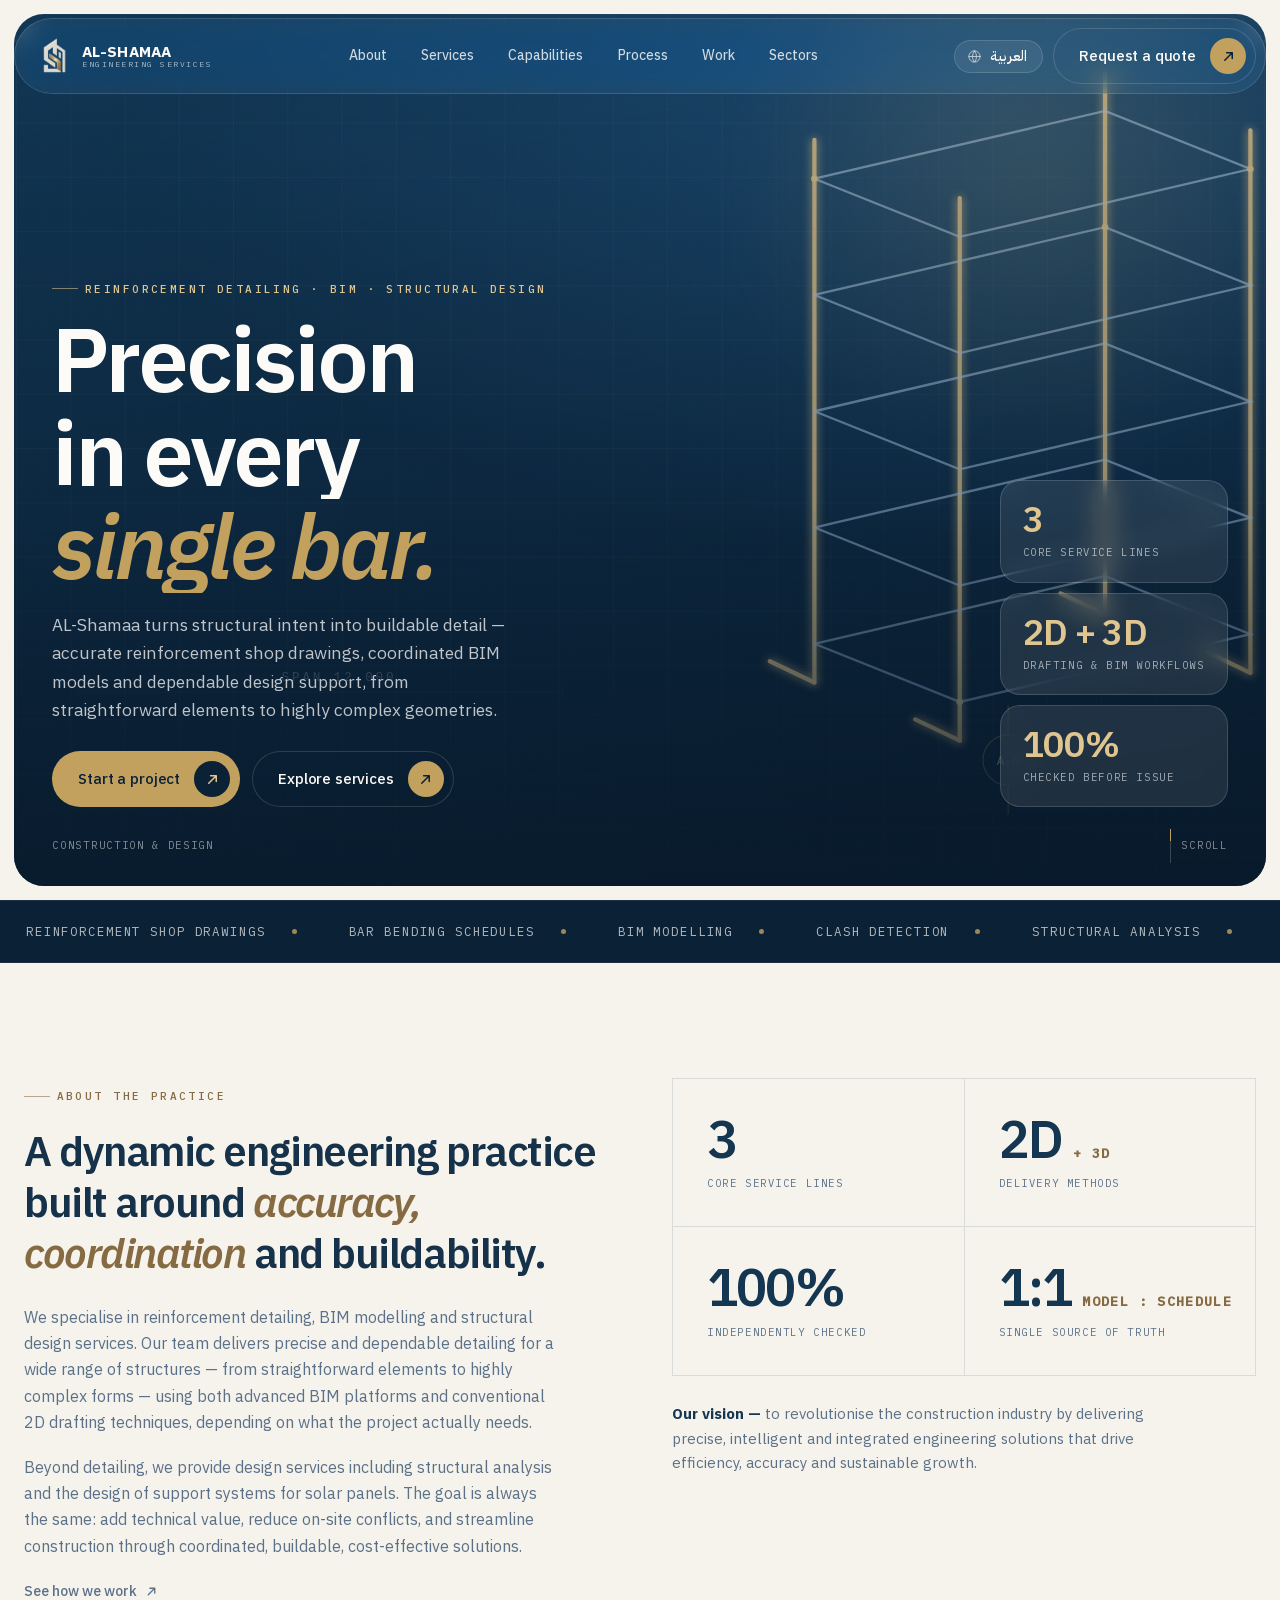
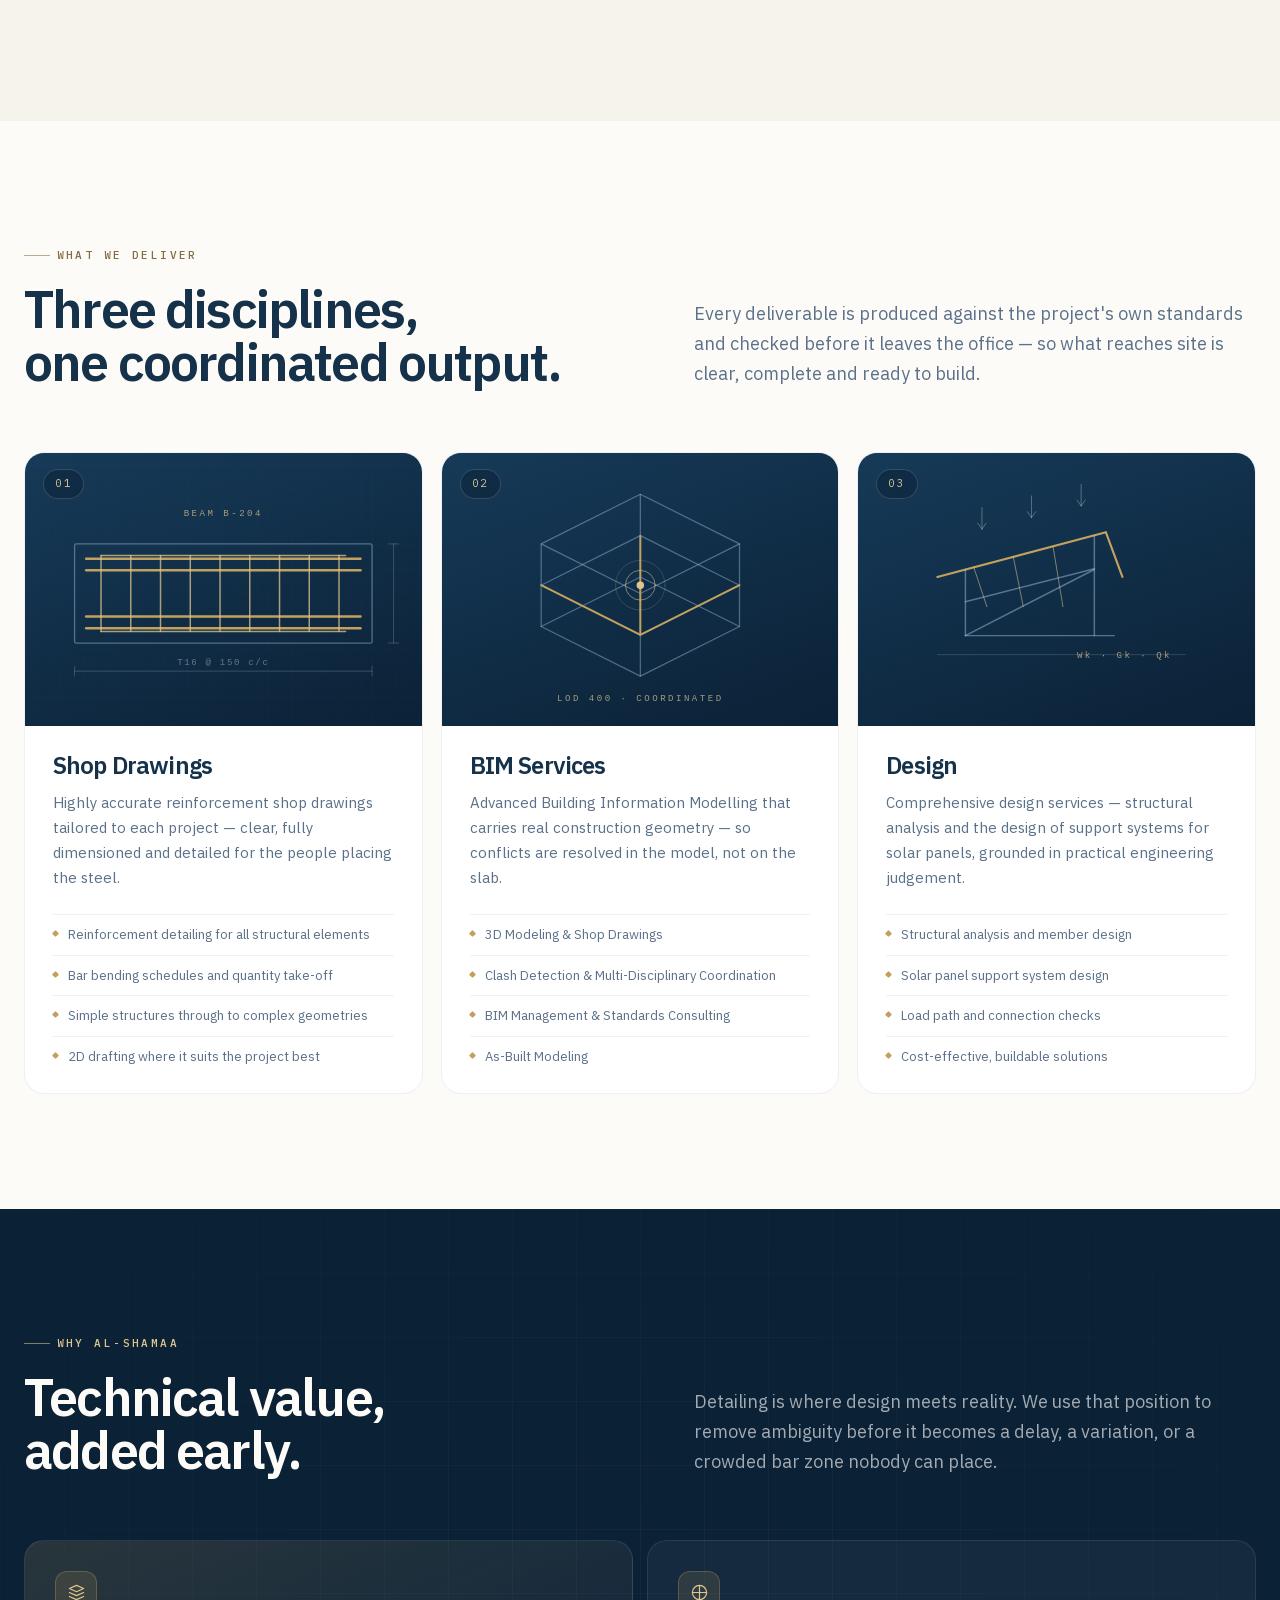
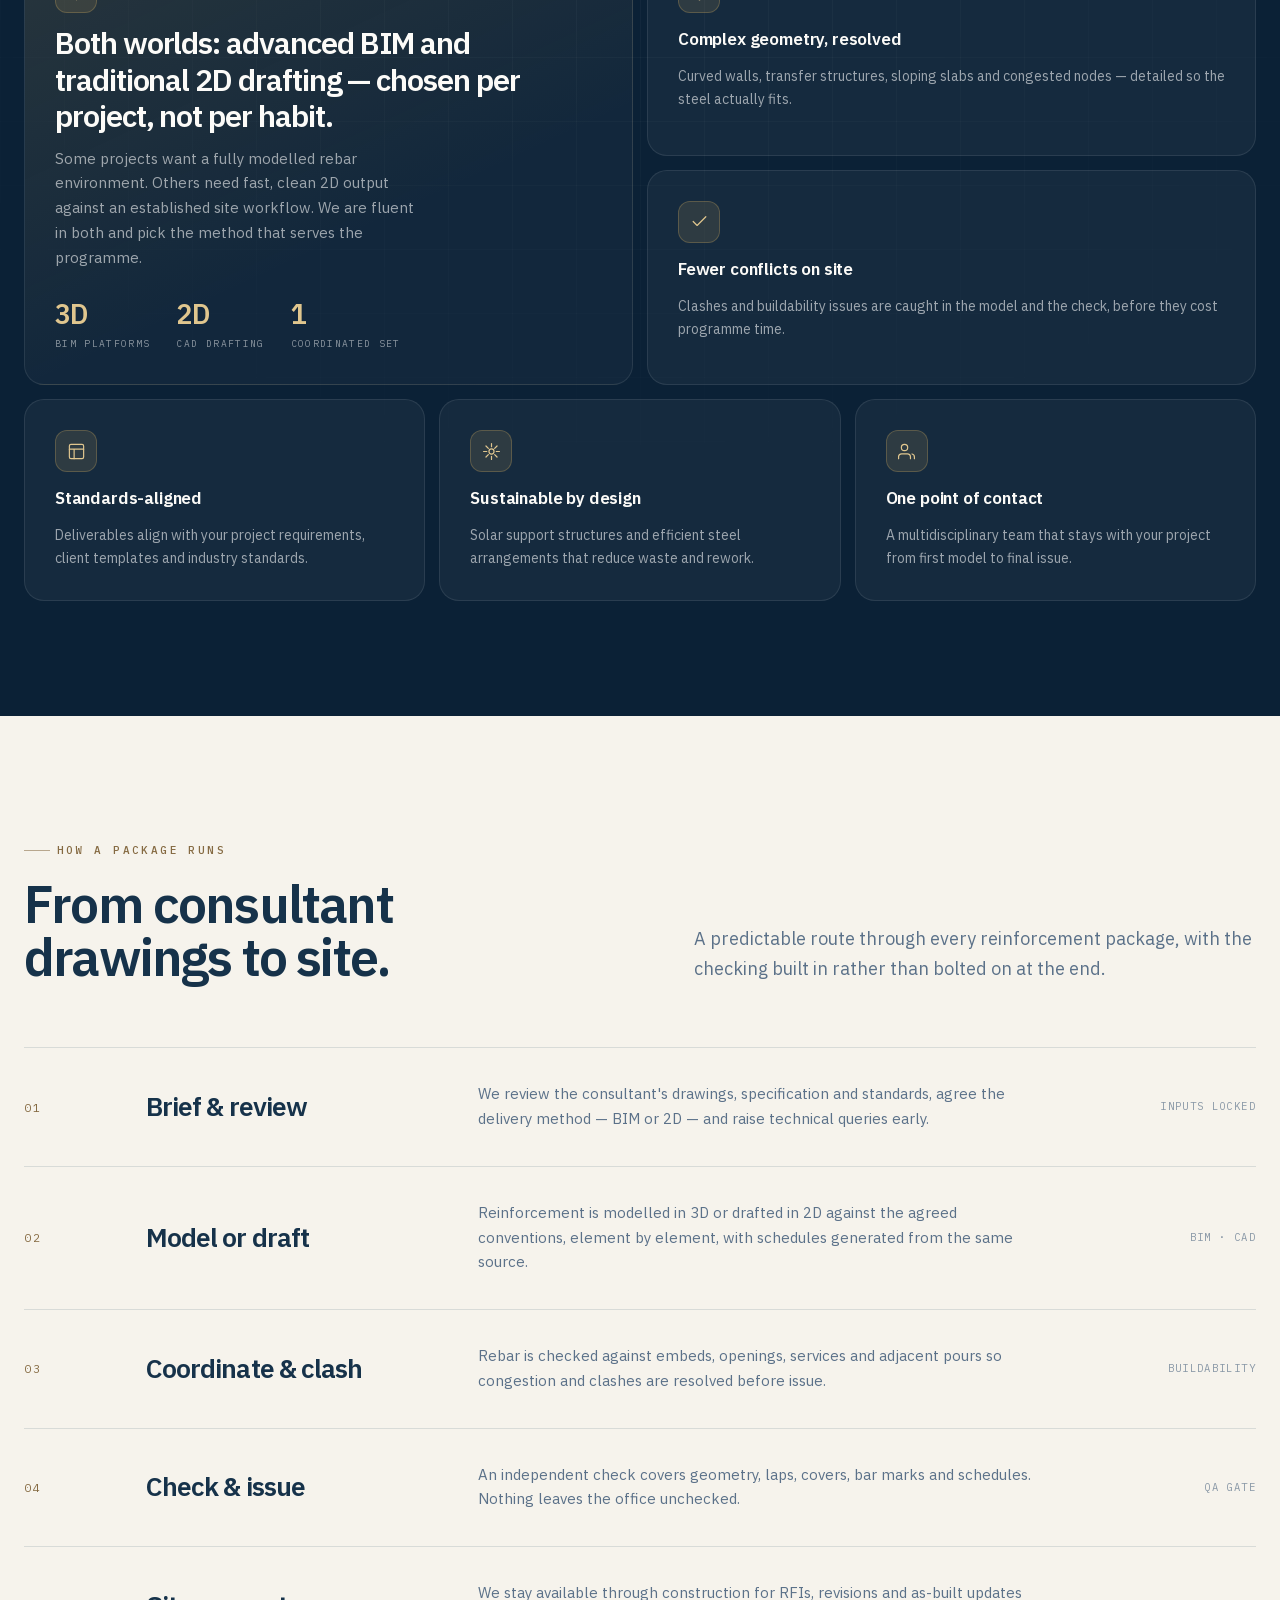
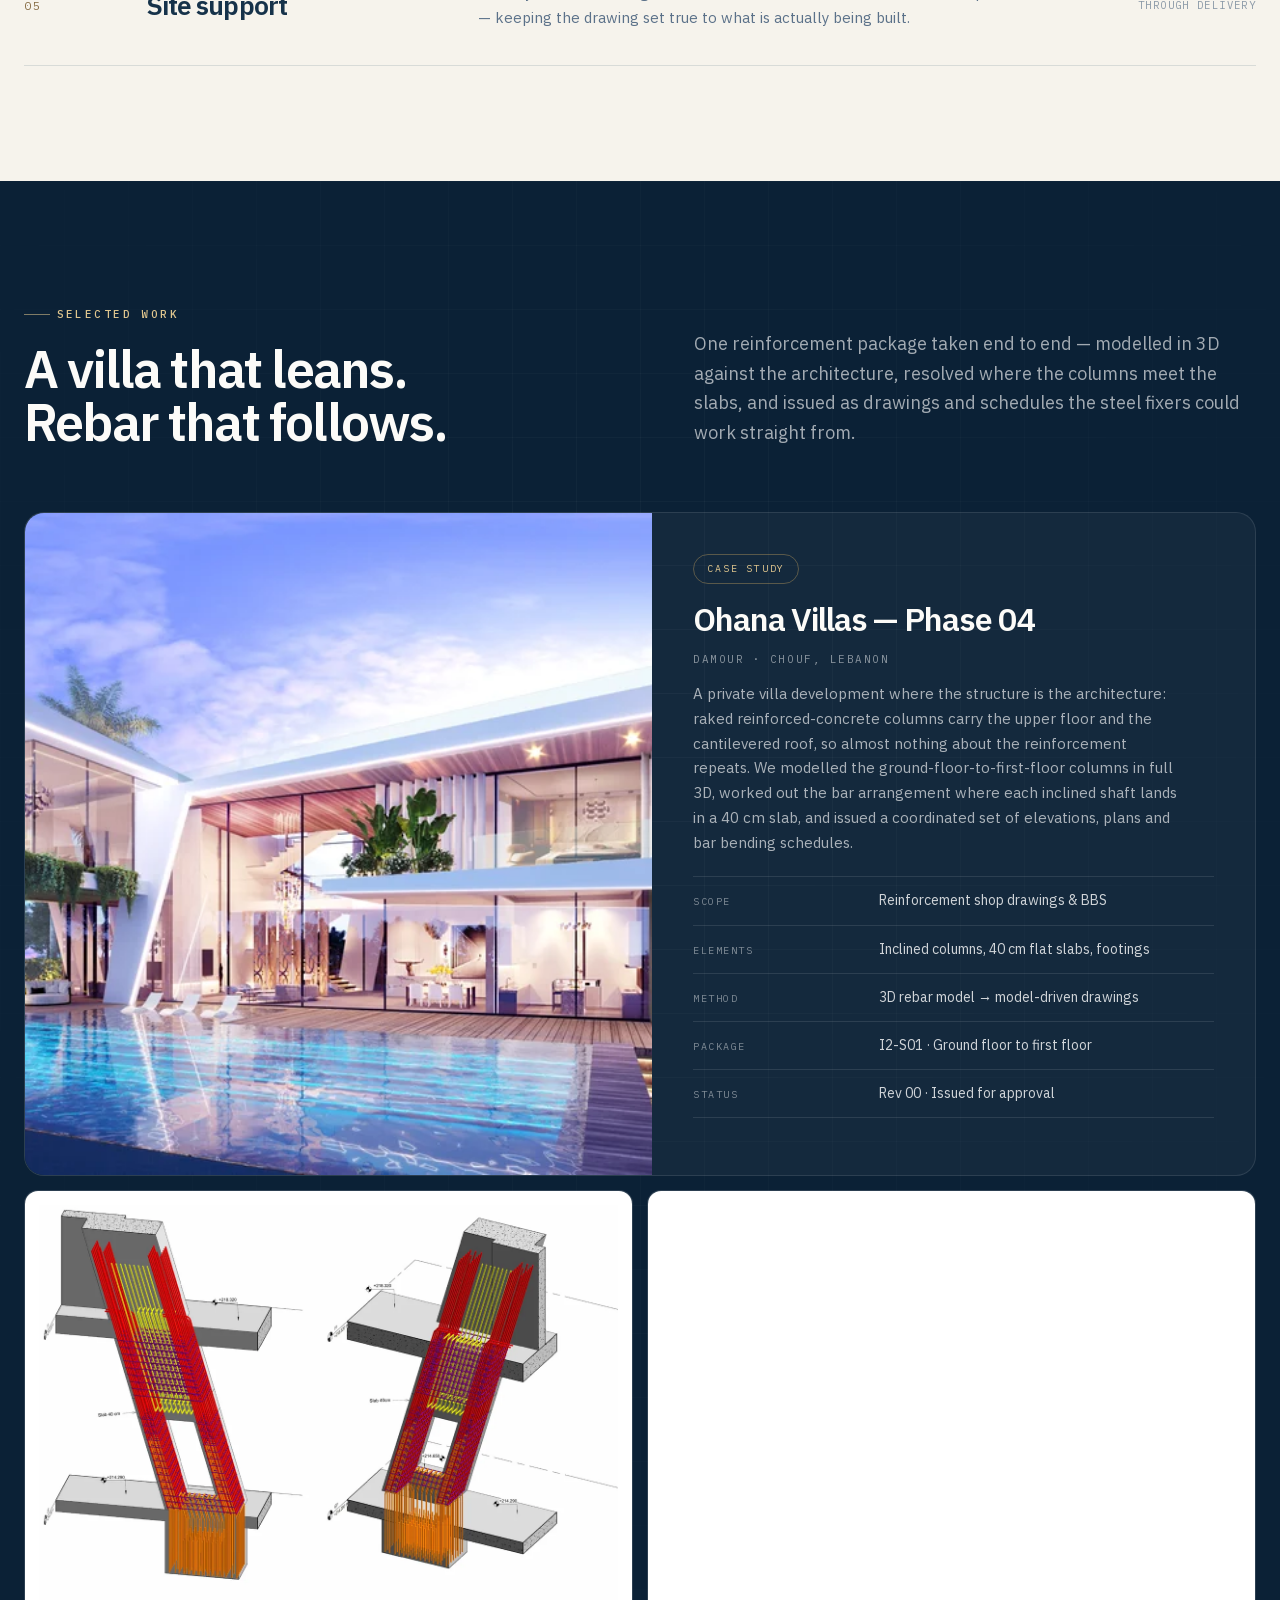
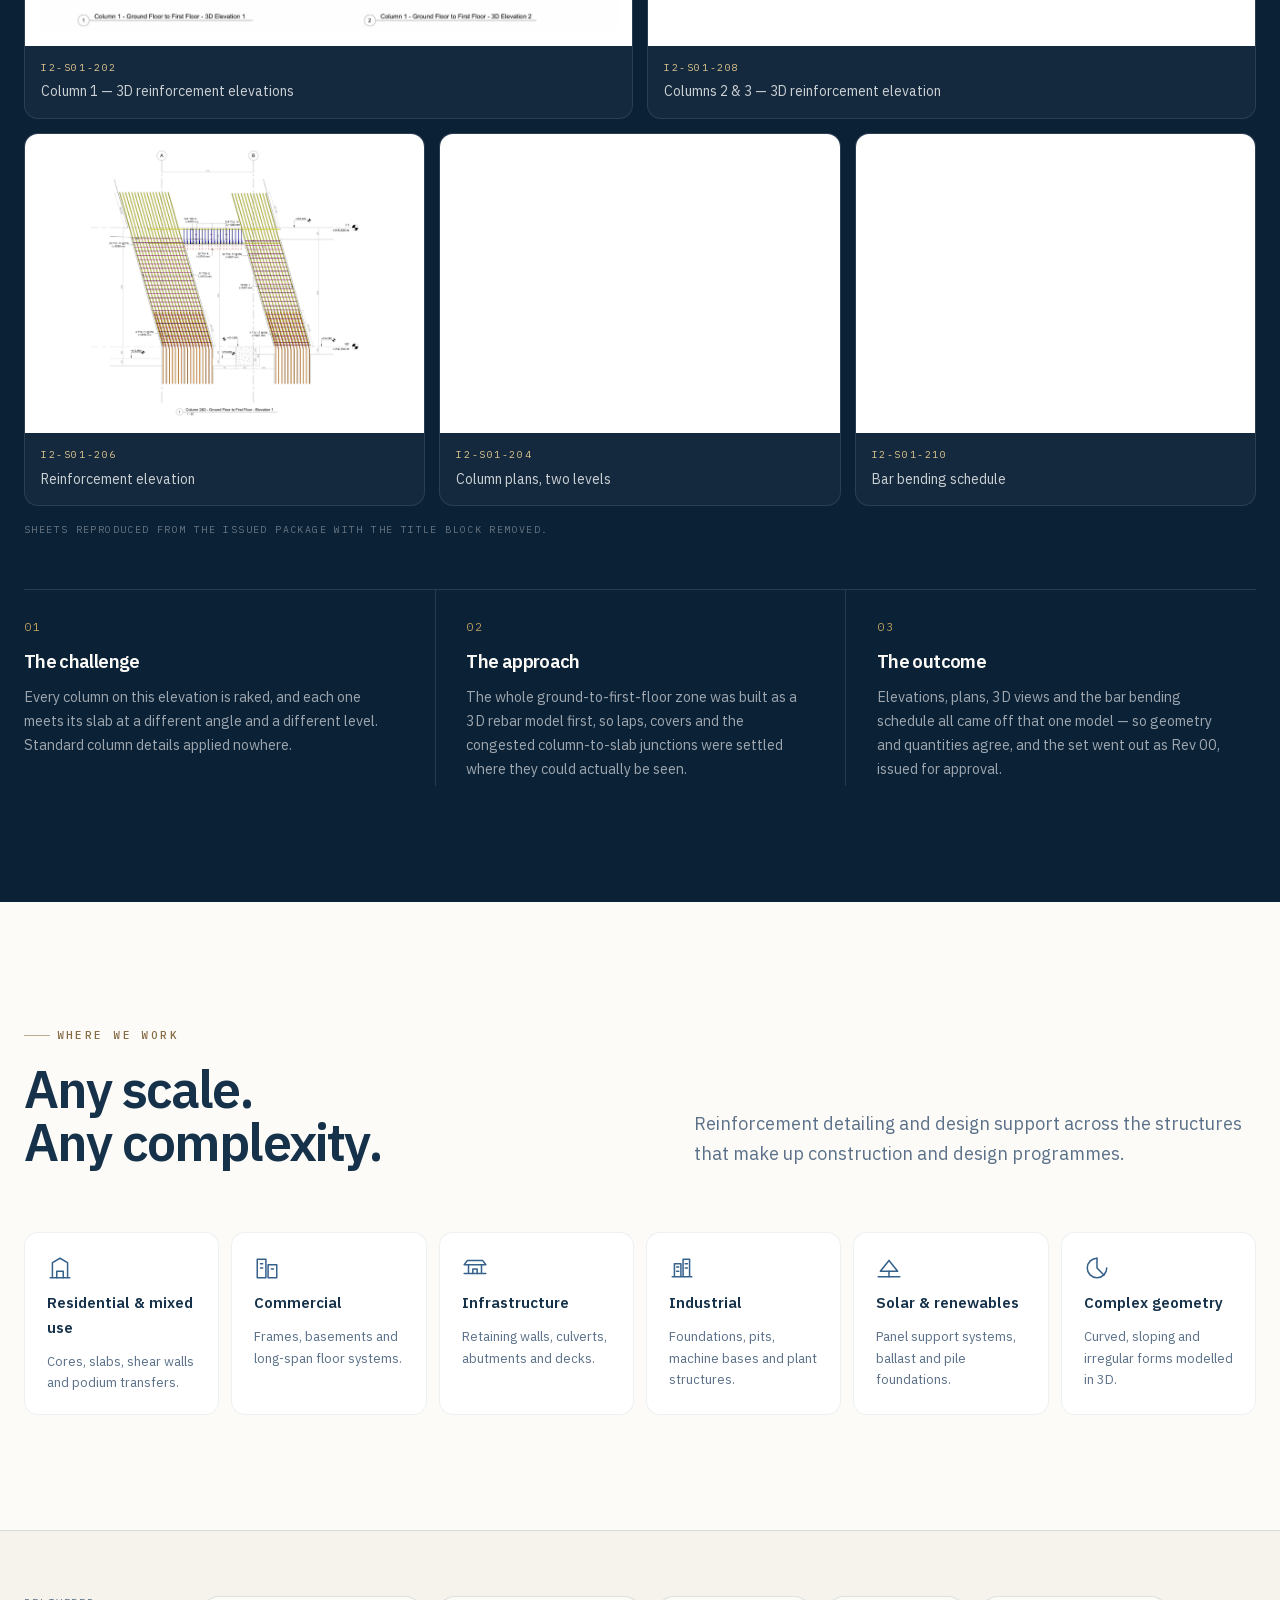
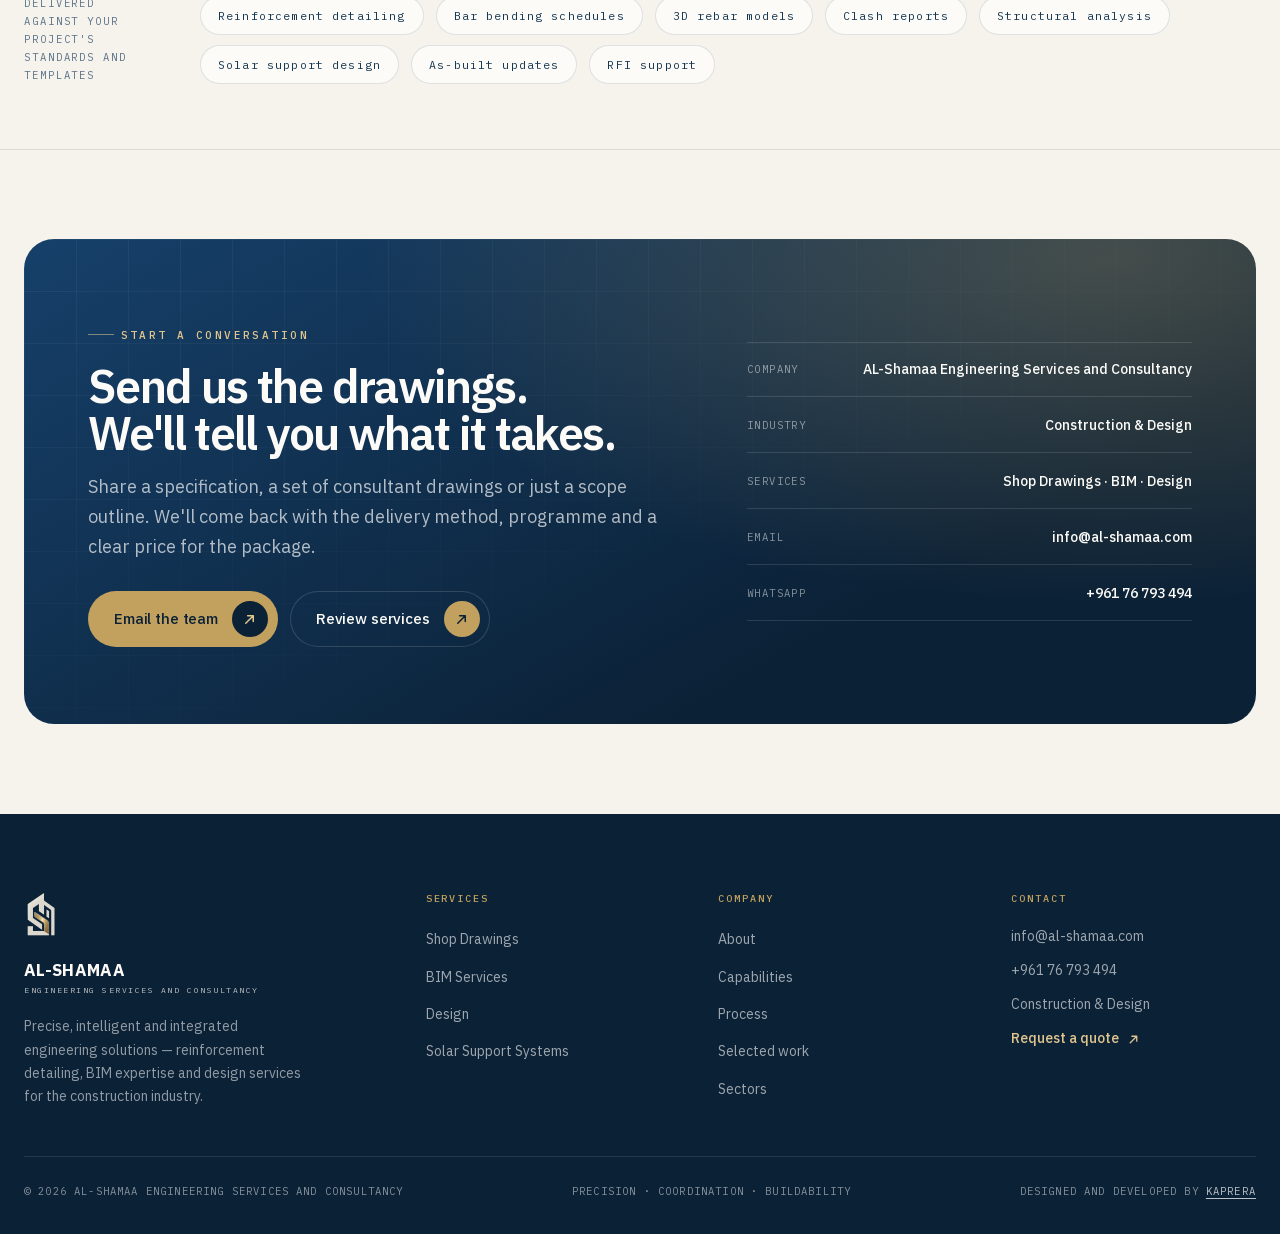
==== commit 4117304a: "Add an Ohana Villas case study and rewrite the BIM service list The BIM Services card now lists 3D m" ====
--- a/index.html
+++ b/index.html
@@ -99,6 +99,7 @@
       <a href="#services"><span data-i18n>Services</span></a>
       <a href="#capabilities"><span data-i18n>Capabilities</span></a>
       <a href="#process"><span data-i18n>Process</span></a>
+      <a href="#work"><span data-i18n>Work</span></a>
       <a href="#sectors"><span data-i18n>Sectors</span></a>
     </nav>
 
@@ -123,6 +124,7 @@
   <a href="#services"><span data-i18n>Services</span></a>
   <a href="#capabilities"><span data-i18n>Capabilities</span></a>
   <a href="#process"><span data-i18n>Process</span></a>
+  <a href="#work"><span data-i18n>Work</span></a>
   <a href="#sectors"><span data-i18n>Sectors</span></a>
   <a href="#contact"><span data-i18n>Contact</span></a>
   <button class="langbtn" type="button" data-langbtn aria-label="عرض الموقع باللغة العربية"><svg viewBox="0 0 24 24" fill="none" stroke="currentColor" stroke-width="1.5" stroke-linecap="round" stroke-linejoin="round" aria-hidden="true"><circle cx="12" cy="12" r="9"/><path d="M3 12h18"/><path d="M12 3a15 15 0 0 1 0 18a15 15 0 0 1 0-18Z"/></svg><span class="langbtn__label" lang="ar">العربية</span></button>
@@ -443,14 +445,14 @@
         <div class="svc__body">
           <h3 class="svc__title"><span data-i18n>BIM Services</span></h3>
           <p class="svc__text">
-            <span data-i18n>Advanced Building Information Modelling that carries real reinforcement geometry — so conflicts are resolved in the model, not on the slab.</span>
+            <span data-i18n>Advanced Building Information Modelling that carries real construction geometry — so conflicts are resolved in the model, not on the slab.</span>
           </p>
         </div>
         <ul class="svc__list">
-          <li><span data-i18n>3D reinforcement modelling and rebar coordination</span></li>
-          <li><span data-i18n>Clash detection and constructability review</span></li>
-          <li><span data-i18n>Model-driven drawings and schedules</span></li>
-          <li><span data-i18n>Complex geometry handled natively in 3D</span></li>
+          <li><span data-i18n>3D Modeling &amp; Shop Drawings</span></li>
+          <li><span data-i18n>Clash Detection &amp; Multi-Disciplinary Coordination</span></li>
+          <li><span data-i18n>BIM Management &amp; Standards Consulting</span></li>
+          <li><span data-i18n>As-Built Modeling</span></li>
         </ul>
       </article>
 
@@ -624,6 +626,123 @@
   </div>
 </section>
 
+<!-- ══ Selected work / case study ══════════════════════════════════════ -->
+<section class="section work" id="work">
+  <div class="shell">
+    <div class="section-head">
+      <div data-reveal>
+        <span class="eyebrow eyebrow--light"><span data-i18n>Selected work</span></span>
+        <h2 class="display section-title"><span data-i18n>A villa that leans.</span><br><span data-i18n>Rebar that follows.</span></h2>
+      </div>
+      <p class="lede d-100" data-reveal>
+        <span data-i18n>One reinforcement package taken end to end — modelled in 3D against the architecture, resolved where the columns meet the slabs, and issued as drawings and schedules the steel fixers could work straight from.</span>
+      </p>
+    </div>
+
+    <article class="case" data-reveal>
+      <figure class="case__hero">
+        <img src="assets/img/work/ohana-villa.webp" width="900" height="506" loading="lazy" decoding="async"
+             alt="Ohana Villas — a contemporary villa of white, inclined and cantilevered volumes above a reflecting pool.">
+      </figure>
+
+      <div class="case__side">
+        <span class="case__tag"><span data-i18n>Case study</span></span>
+        <h3 class="case__title">Ohana Villas — <span data-i18n>Phase 04</span></h3>
+        <p class="case__loc"><span data-i18n>Damour · Chouf, Lebanon</span></p>
+        <p class="case__lede">
+          <span data-i18n>A private villa development where the structure is the architecture: raked reinforced-concrete columns carry the upper floor and the cantilevered roof, so almost nothing about the reinforcement repeats. We modelled the ground-floor-to-first-floor columns in full 3D, worked out the bar arrangement where each inclined shaft lands in a 40 cm slab, and issued a coordinated set of elevations, plans and bar bending schedules.</span>
+        </p>
+        <dl class="case__facts">
+          <div><dt><span data-i18n>Scope</span></dt><dd><span data-i18n>Reinforcement shop drawings &amp; BBS</span></dd></div>
+          <div><dt><span data-i18n>Elements</span></dt><dd><span data-i18n>Inclined columns, 40 cm flat slabs, footings</span></dd></div>
+          <div><dt><span data-i18n>Method</span></dt><dd><span data-i18n>3D rebar model → model-driven drawings</span></dd></div>
+          <div><dt><span data-i18n>Package</span></dt><dd>I2-S01 · <span data-i18n>Ground floor to first floor</span></dd></div>
+          <div><dt><span data-i18n>Status</span></dt><dd>Rev 00 · <span data-i18n>Issued for approval</span></dd></div>
+        </dl>
+      </div>
+    </article>
+
+    <div class="case-grid">
+
+      <figure class="sheet sheet--half" data-reveal>
+        <div class="sheet__img">
+          <img src="assets/img/work/ohana-3d-column-1.webp" width="1200" height="884" loading="lazy" decoding="async"
+               alt="Two 3D views of the reinforcement in inclined Column 1, showing starter bars, main bars and links passing through the slab.">
+        </div>
+        <figcaption>
+          <span class="sheet__no">I2-S01-202</span>
+          <span class="sheet__t"><span data-i18n>Column 1 — 3D reinforcement elevations</span></span>
+        </figcaption>
+      </figure>
+
+      <figure class="sheet sheet--half d-70" data-reveal>
+        <div class="sheet__img">
+          <img src="assets/img/work/ohana-3d-columns-23.webp" width="1200" height="1132" loading="lazy" decoding="async"
+               alt="3D reinforcement model of the twin inclined Columns 2 and 3 and the beam spanning between them.">
+        </div>
+        <figcaption>
+          <span class="sheet__no">I2-S01-208</span>
+          <span class="sheet__t"><span data-i18n>Columns 2 &amp; 3 — 3D reinforcement elevation</span></span>
+        </figcaption>
+      </figure>
+
+      <figure class="sheet sheet--third" data-reveal>
+        <div class="sheet__img">
+          <img src="assets/img/work/ohana-elevation.webp" width="1200" height="1189" loading="lazy" decoding="async"
+               alt="Reinforcement elevation of the inclined Columns 2 and 3 with bar marks, spacings and cut lengths annotated.">
+        </div>
+        <figcaption>
+          <span class="sheet__no">I2-S01-206</span>
+          <span class="sheet__t"><span data-i18n>Reinforcement elevation</span></span>
+        </figcaption>
+      </figure>
+
+      <figure class="sheet sheet--third d-70" data-reveal>
+        <div class="sheet__img">
+          <img src="assets/img/work/ohana-plans.webp" width="1200" height="1187" loading="lazy" decoding="async"
+               alt="Reinforcement plans of Columns 2 and 3 at two floor levels, with bar marks and dimensions between grids A and B.">
+        </div>
+        <figcaption>
+          <span class="sheet__no">I2-S01-204</span>
+          <span class="sheet__t"><span data-i18n>Column plans, two levels</span></span>
+        </figcaption>
+      </figure>
+
+      <figure class="sheet sheet--third d-140" data-reveal>
+        <div class="sheet__img">
+          <img src="assets/img/work/ohana-bbs.webp" width="1200" height="813" loading="lazy" decoding="async"
+               alt="Bar bending schedule listing position, quantity, diameter, cut length and bending shape for every bar mark.">
+        </div>
+        <figcaption>
+          <span class="sheet__no">I2-S01-210</span>
+          <span class="sheet__t"><span data-i18n>Bar bending schedule</span></span>
+        </figcaption>
+      </figure>
+
+    </div>
+
+    <p class="case__note" data-reveal><span data-i18n>Sheets reproduced from the issued package with the title block removed.</span></p>
+
+    <div class="case-notes">
+      <div class="cnote" data-reveal>
+        <span class="cnote__n">01</span>
+        <h4><span data-i18n>The challenge</span></h4>
+        <p><span data-i18n>Every column on this elevation is raked, and each one meets its slab at a different angle and a different level. Standard column details applied nowhere.</span></p>
+      </div>
+      <div class="cnote d-70" data-reveal>
+        <span class="cnote__n">02</span>
+        <h4><span data-i18n>The approach</span></h4>
+        <p><span data-i18n>The whole ground-to-first-floor zone was built as a 3D rebar model first, so laps, covers and the congested column-to-slab junctions were settled where they could actually be seen.</span></p>
+      </div>
+      <div class="cnote d-140" data-reveal>
+        <span class="cnote__n">03</span>
+        <h4><span data-i18n>The outcome</span></h4>
+        <p><span data-i18n>Elevations, plans, 3D views and the bar bending schedule all came off that one model — so geometry and quantities agree, and the set went out as Rev 00, issued for approval.</span></p>
+      </div>
+    </div>
+  </div>
+</section>
+
 <!-- ══ Sectors ═════════════════════════════════════════════════════════ -->
 <section class="section sectors" id="sectors">
   <div class="shell">
@@ -764,6 +883,7 @@
           <li><a href="#about"><span data-i18n>About</span></a></li>
           <li><a href="#capabilities"><span data-i18n>Capabilities</span></a></li>
           <li><a href="#process"><span data-i18n>Process</span></a></li>
+          <li><a href="#work"><span data-i18n>Selected work</span></a></li>
           <li><a href="#sectors"><span data-i18n>Sectors</span></a></li>
         </ul>
       </div>
--- a/assets/css/styles.css
+++ b/assets/css/styles.css
@@ -822,6 +822,105 @@
 .step__meta{ font-family:var(--font-mono); font-size:.66rem; letter-spacing:.13em; text-transform:uppercase; color:var(--text-soft); opacity:.7; white-space:nowrap; }
 
 /* ==========================================================================
+   Selected work / case study
+   ========================================================================== */
+/* Dark, like the capabilities band — the drawing sheets are white, so they
+   read as lit sheets on a table rather than as flat page background. */
+.work{ background:var(--ink); color:var(--paper); position:relative; overflow:hidden; }
+.work::before{
+  content:""; position:absolute; inset:0;
+  background-image:linear-gradient(rgba(255,255,255,.035) 1px,transparent 1px),
+                   linear-gradient(90deg,rgba(255,255,255,.035) 1px,transparent 1px);
+  background-size:64px 64px;
+  mask-image:radial-gradient(85% 62% at 50% 22%,#000 0%,transparent 76%);
+  -webkit-mask-image:radial-gradient(85% 62% at 50% 22%,#000 0%,transparent 76%);
+}
+.work .shell{ position:relative; z-index:1; }
+.work .section-title{ color:var(--paper); }
+.work .lede{ color:rgba(255,255,255,.62); }
+
+.case{
+  display:grid;
+  border-radius:var(--r-md);
+  border:1px solid rgba(255,255,255,.1);
+  background:rgba(255,255,255,.04);
+  overflow:hidden;
+}
+@media (min-width:960px){ .case{ grid-template-columns:1.02fr .98fr; } }
+/* The photograph is absolutely positioned so it can fill whatever height the
+   text column ends up at, without the img needing a resolvable percentage. */
+.case__hero{ position:relative; aspect-ratio:16/9; background:#0F2A42; }
+@media (min-width:960px){ .case__hero{ aspect-ratio:auto; } }
+.case__hero img{ position:absolute; inset:0; width:100%; height:100%; object-fit:cover; }
+
+.case__side{ padding:clamp(26px,3.2vw,44px); display:grid; gap:13px; align-content:start; }
+.case__tag{
+  justify-self:start;
+  padding:6px 13px; border-radius:999px;
+  border:1px solid rgba(194,161,94,.4);
+  font-family:var(--font-mono); font-size:.62rem; letter-spacing:.18em; text-transform:uppercase;
+  color:var(--gold-light);
+}
+.case__title{
+  font-family:var(--font-display); font-weight:var(--display-weight);
+  letter-spacing:var(--display-track);
+  font-size:clamp(1.5rem,1.15rem + 1.1vw,2.1rem); line-height:1.15;
+  margin-top:4px;
+}
+.case__loc{ font-family:var(--font-mono); font-size:.68rem; letter-spacing:.14em; text-transform:uppercase; color:rgba(255,255,255,.5); }
+.case__lede{ font-size:.9375rem; color:rgba(255,255,255,.64); max-width:54ch; }
+.case__facts{ margin-top:8px; border-top:1px solid rgba(255,255,255,.1); }
+.case__facts > div{ display:grid; gap:4px; padding:12px 0; border-bottom:1px solid rgba(255,255,255,.1); }
+@media (min-width:520px){ .case__facts > div{ grid-template-columns:128px minmax(0,1fr); gap:18px; align-items:baseline; } }
+.case__facts dt{ font-family:var(--font-mono); font-size:.63rem; letter-spacing:.15em; text-transform:uppercase; color:rgba(255,255,255,.45); }
+.case__facts dd{ font-size:.875rem; color:rgba(255,255,255,.8); }
+
+.case-grid{ display:grid; gap:14px; margin-top:14px; }
+@media (min-width:720px){
+  .case-grid{ grid-template-columns:repeat(6,1fr); }
+  .sheet--half{ grid-column:span 3; }
+  .sheet--third{ grid-column:span 2; }
+}
+.sheet{
+  margin:0;
+  border-radius:var(--r-sm);
+  border:1px solid rgba(255,255,255,.1);
+  background:rgba(255,255,255,.04);
+  overflow:hidden;
+  transition:border-color .5s, transform .6s var(--ease-out), background .5s;
+}
+.sheet:hover{ border-color:rgba(194,161,94,.4); background:rgba(255,255,255,.07); transform:translateY(-4px); }
+/* Every sheet gets the same 4:3 window whatever the drawing's own proportions
+   are, so the row's cards and their captions line up. object-fit does the
+   letterboxing — sizing the img itself would let a tall sheet push the box. */
+.sheet__img{
+  aspect-ratio:4/3;
+  background:var(--white);
+  padding:14px;
+  border-bottom:1px solid rgba(255,255,255,.1);
+}
+.sheet__img img{ display:block; width:100%; height:100%; object-fit:contain; }
+.sheet figcaption{ display:grid; gap:5px; padding:14px 16px 16px; }
+.sheet__no{ font-family:var(--font-mono); font-size:.62rem; letter-spacing:.16em; color:var(--gold-light); }
+.sheet__t{ font-size:.875rem; color:rgba(255,255,255,.78); line-height:1.45; }
+.case__note{
+  margin-top:16px;
+  font-family:var(--font-mono); font-size:.62rem; letter-spacing:.14em; text-transform:uppercase;
+  color:rgba(255,255,255,.38);
+}
+
+.case-notes{ display:grid; margin-top:clamp(34px,4vw,56px); border-top:1px solid rgba(255,255,255,.12); }
+@media (min-width:820px){ .case-notes{ grid-template-columns:repeat(3,minmax(0,1fr)); } }
+.cnote{ padding:26px 0 4px; display:grid; gap:9px; align-content:start; }
+@media (min-width:820px){
+  .cnote{ padding:28px clamp(20px,2.4vw,34px) 6px; border-inline-start:1px solid rgba(255,255,255,.12); }
+  .cnote:first-child{ border-inline-start:0; padding-inline-start:0; }
+}
+.cnote__n{ font-family:var(--font-mono); font-size:.7rem; letter-spacing:.14em; color:var(--gold); }
+.cnote h4{ font-family:var(--font-display); font-weight:var(--display-weight); letter-spacing:var(--display-track); font-size:1.15rem; }
+.cnote p{ font-size:.9rem; color:rgba(255,255,255,.6); max-width:44ch; }
+
+/* ==========================================================================
    Sectors
    ========================================================================== */
 .sectors{ background:var(--paper); }
@@ -1030,6 +1129,8 @@
 html[lang="ar"] .svc__title,
 html[lang="ar"] .step__t,
 html[lang="ar"] .cap--feature h3,
+html[lang="ar"] .case__title,
+html[lang="ar"] .cnote h4,
 html[lang="ar"] .drawer a{ line-height:1.5; }
 html[lang="ar"] .brand__sub{ font-size:.62rem; line-height:1.3; }
 html[lang="ar"] .stat-card__l,
@@ -1038,6 +1139,10 @@
 html[lang="ar"] .cta__fact dt,
 html[lang="ar"] .footer h3,
 html[lang="ar"] .step__meta,
+html[lang="ar"] .case__facts dt,
+html[lang="ar"] .case__loc,
+html[lang="ar"] .case__note,
+html[lang="ar"] .sheet__no,
 html[lang="ar"] .standards__label{ font-size:.72rem; line-height:1.6; }
 html[lang="ar"] .footer__bottom,
 html[lang="ar"] .drawer__foot,
@@ -1069,6 +1174,12 @@
 [dir="rtl"] .cap__fig span,
 [dir="rtl"] .step__n,
 [dir="rtl"] .step__meta,
+[dir="rtl"] .case__tag,
+[dir="rtl"] .case__loc,
+[dir="rtl"] .case__facts dt,
+[dir="rtl"] .sheet__no,
+[dir="rtl"] .cnote__n,
+[dir="rtl"] .case__note,
 [dir="rtl"] .standards__label,
 [dir="rtl"] .chip,
 [dir="rtl"] .cta__fact dt,
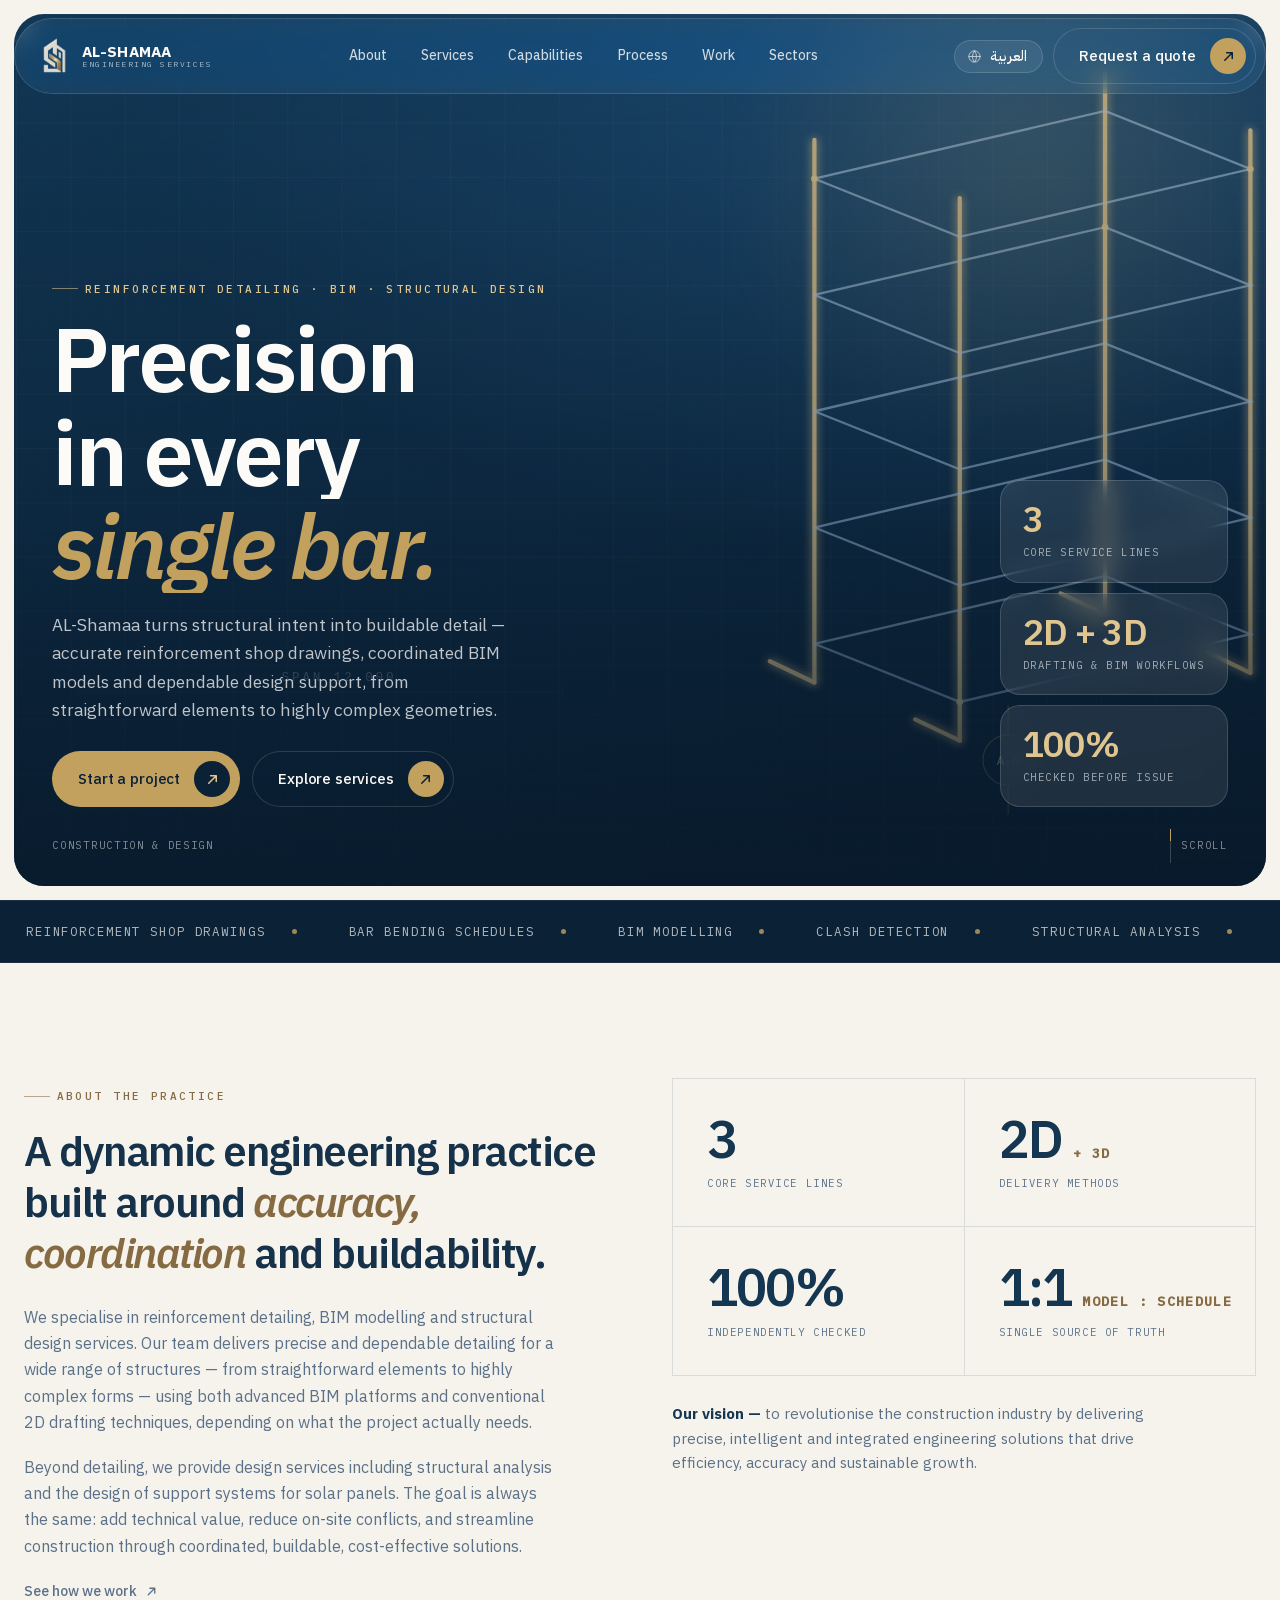
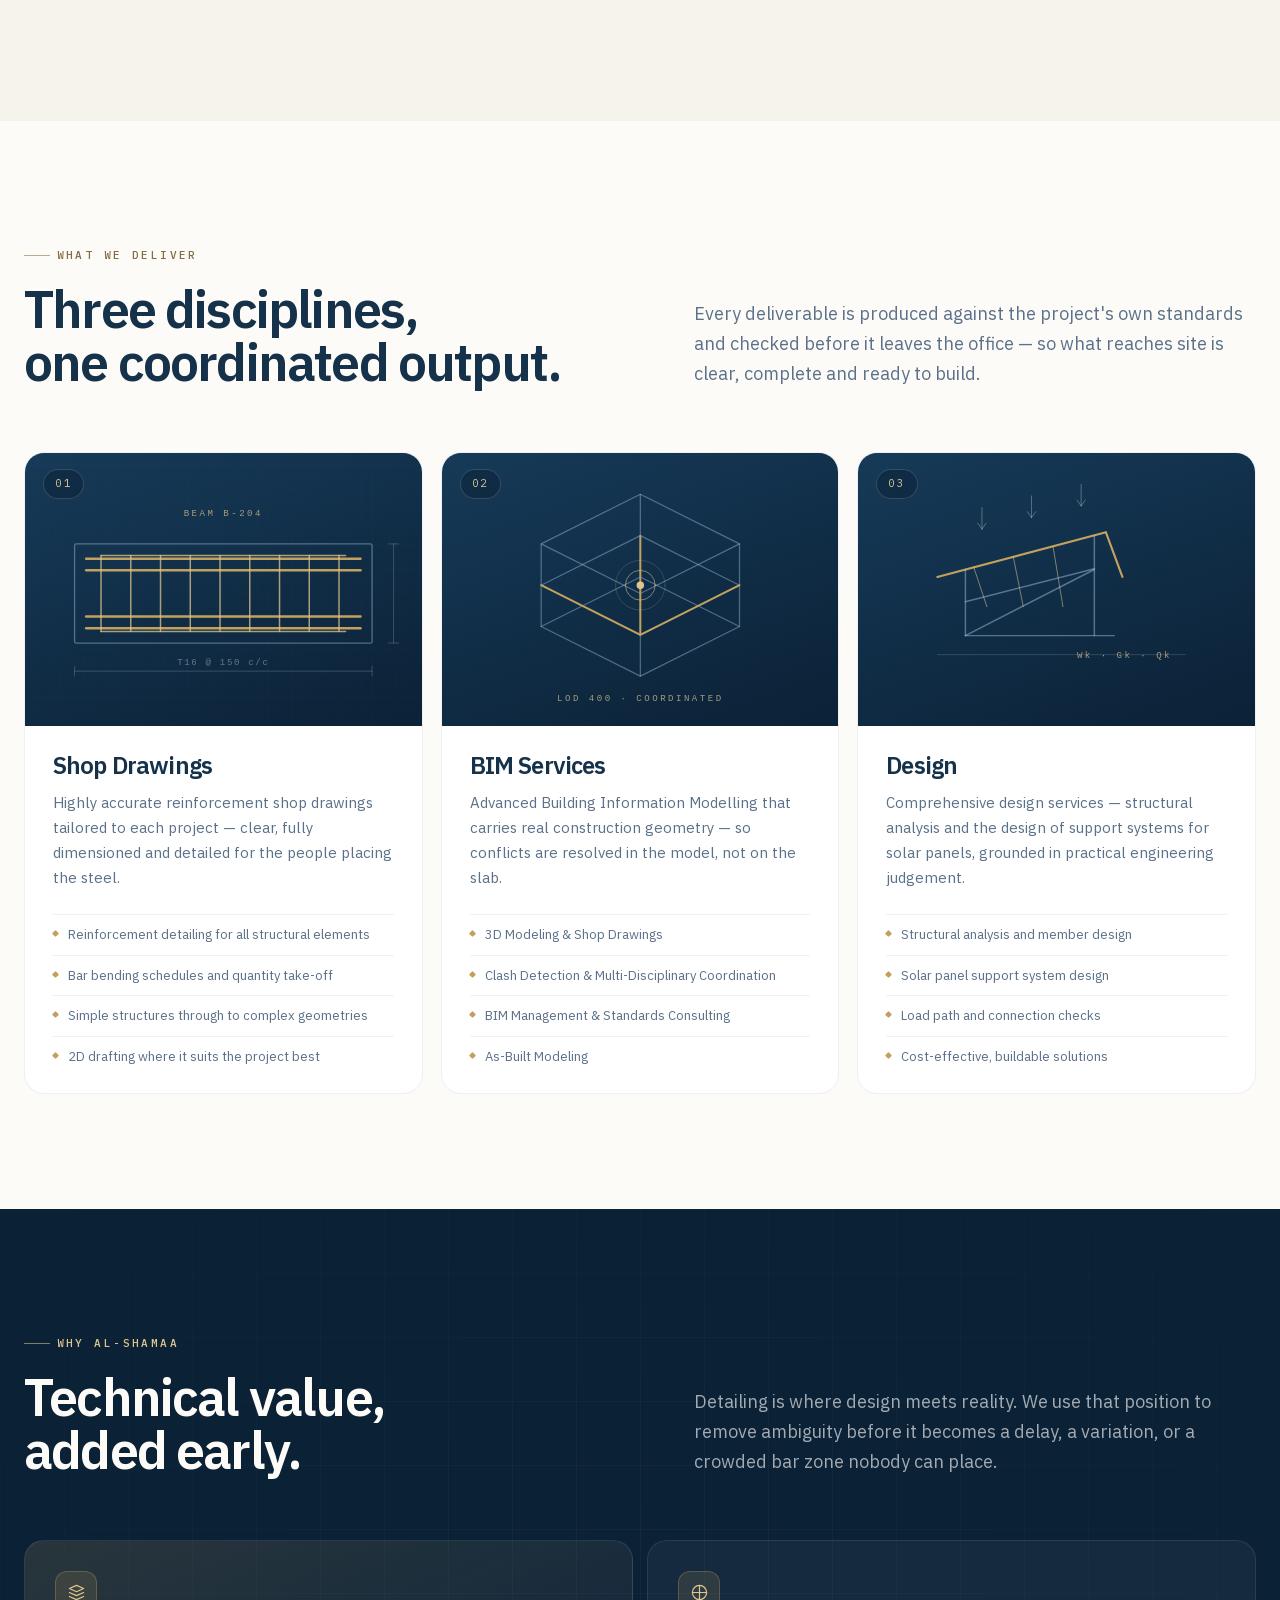
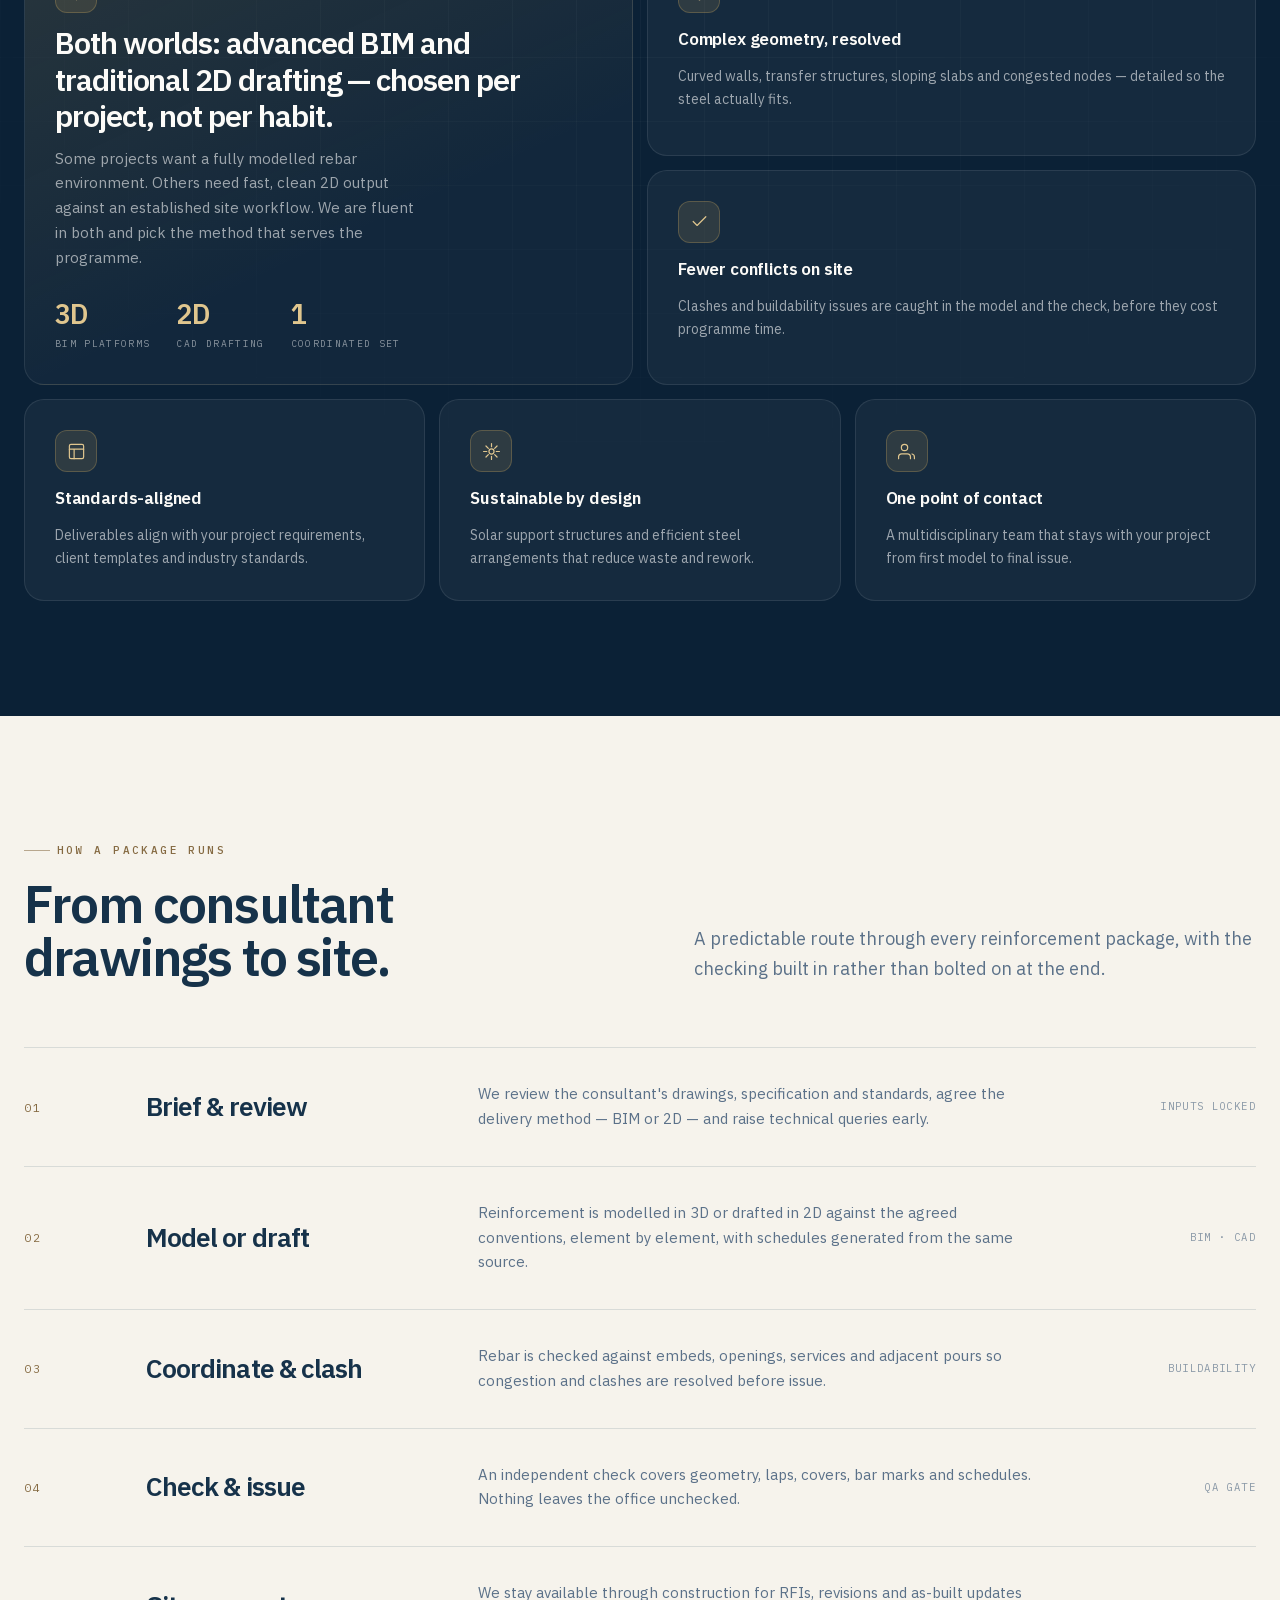
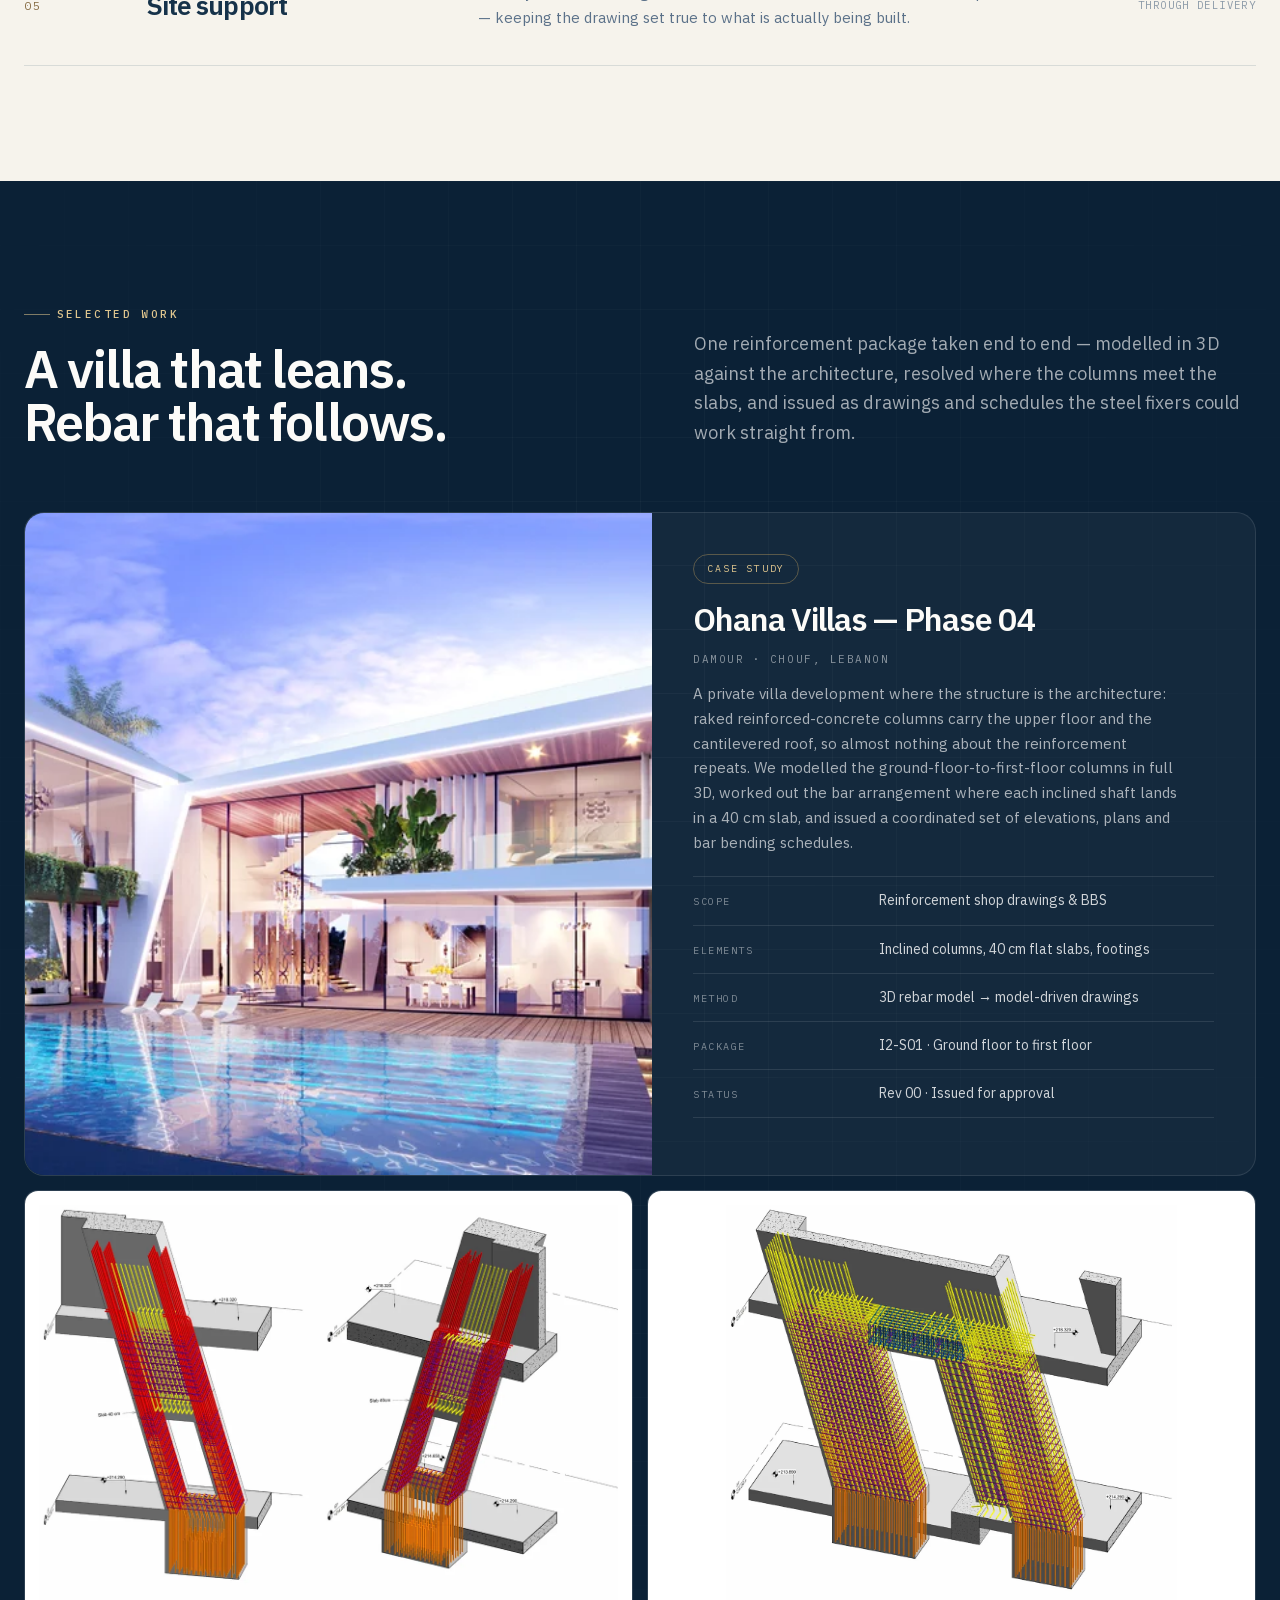
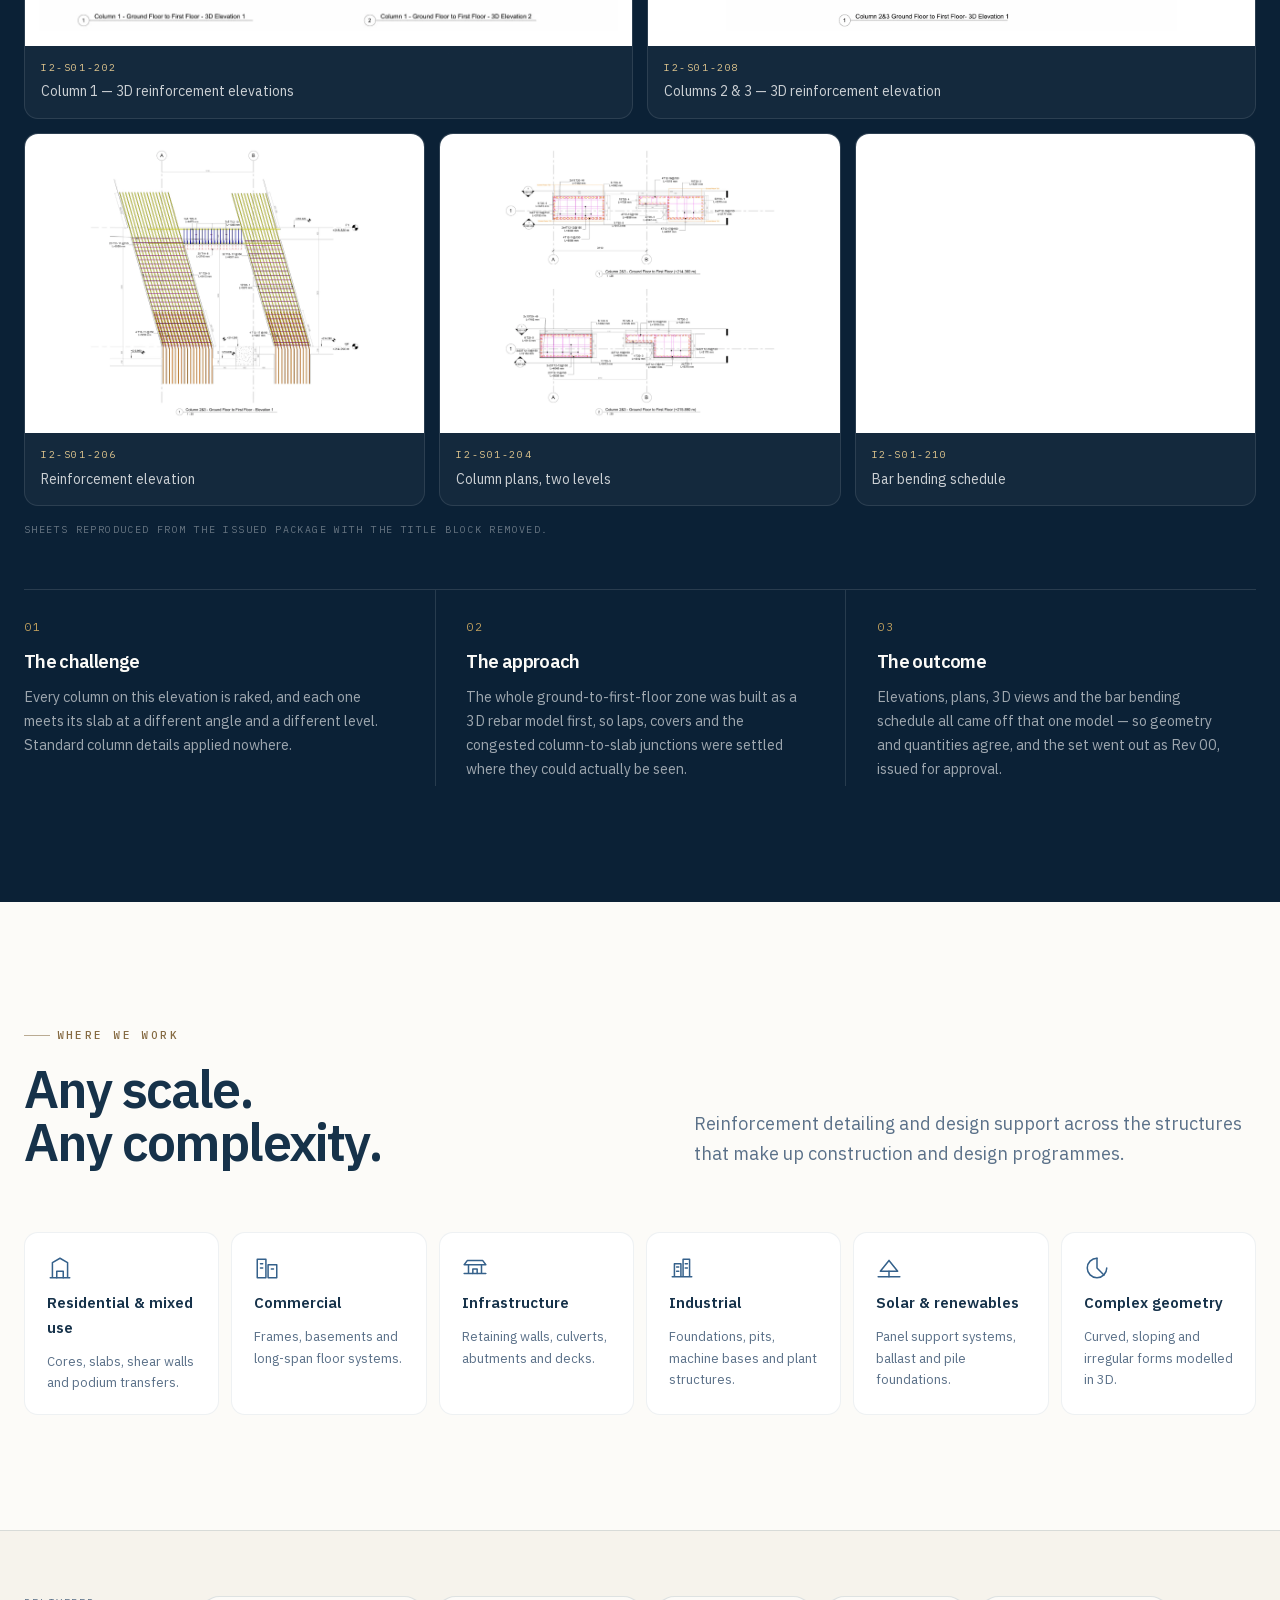
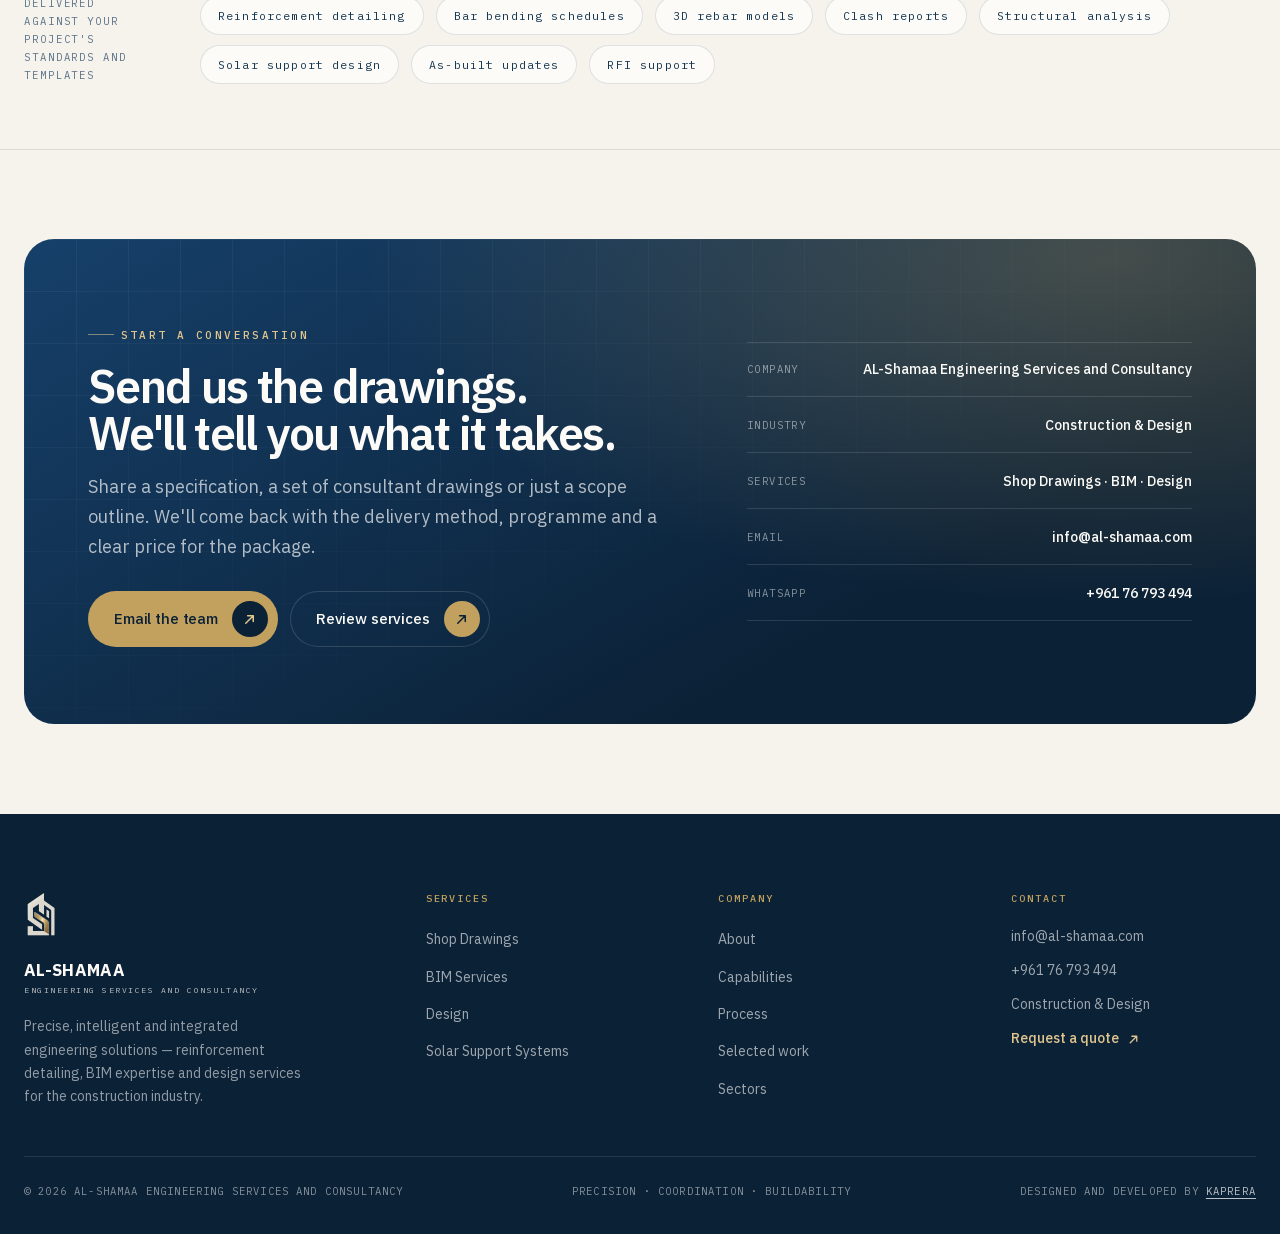
==== commit b15ba87b: "Bump the ?v= on styles.css and i18n.js The case study shipped with its stylesheet unchanged in the U" ====
--- a/index.html
+++ b/index.html
@@ -43,9 +43,9 @@
 <link rel="preload" href="assets/fonts/plex-sans-var-latin.woff2" as="font" type="font/woff2" crossorigin>
 <link rel="preload" href="assets/fonts/plex-sans-italic-var-latin.woff2" as="font" type="font/woff2" crossorigin>
 <link rel="preload" href="assets/fonts/plex-mono-500-latin.woff2" as="font" type="font/woff2" crossorigin>
-<link rel="stylesheet" href="assets/css/styles.css?v=1">
-
-<script src="assets/js/i18n.js?v=1" defer></script>
+<link rel="stylesheet" href="assets/css/styles.css?v=2">
+
+<script src="assets/js/i18n.js?v=2" defer></script>
 <script src="assets/js/main.js?v=1" defer></script>
 
 <script type="application/ld+json">
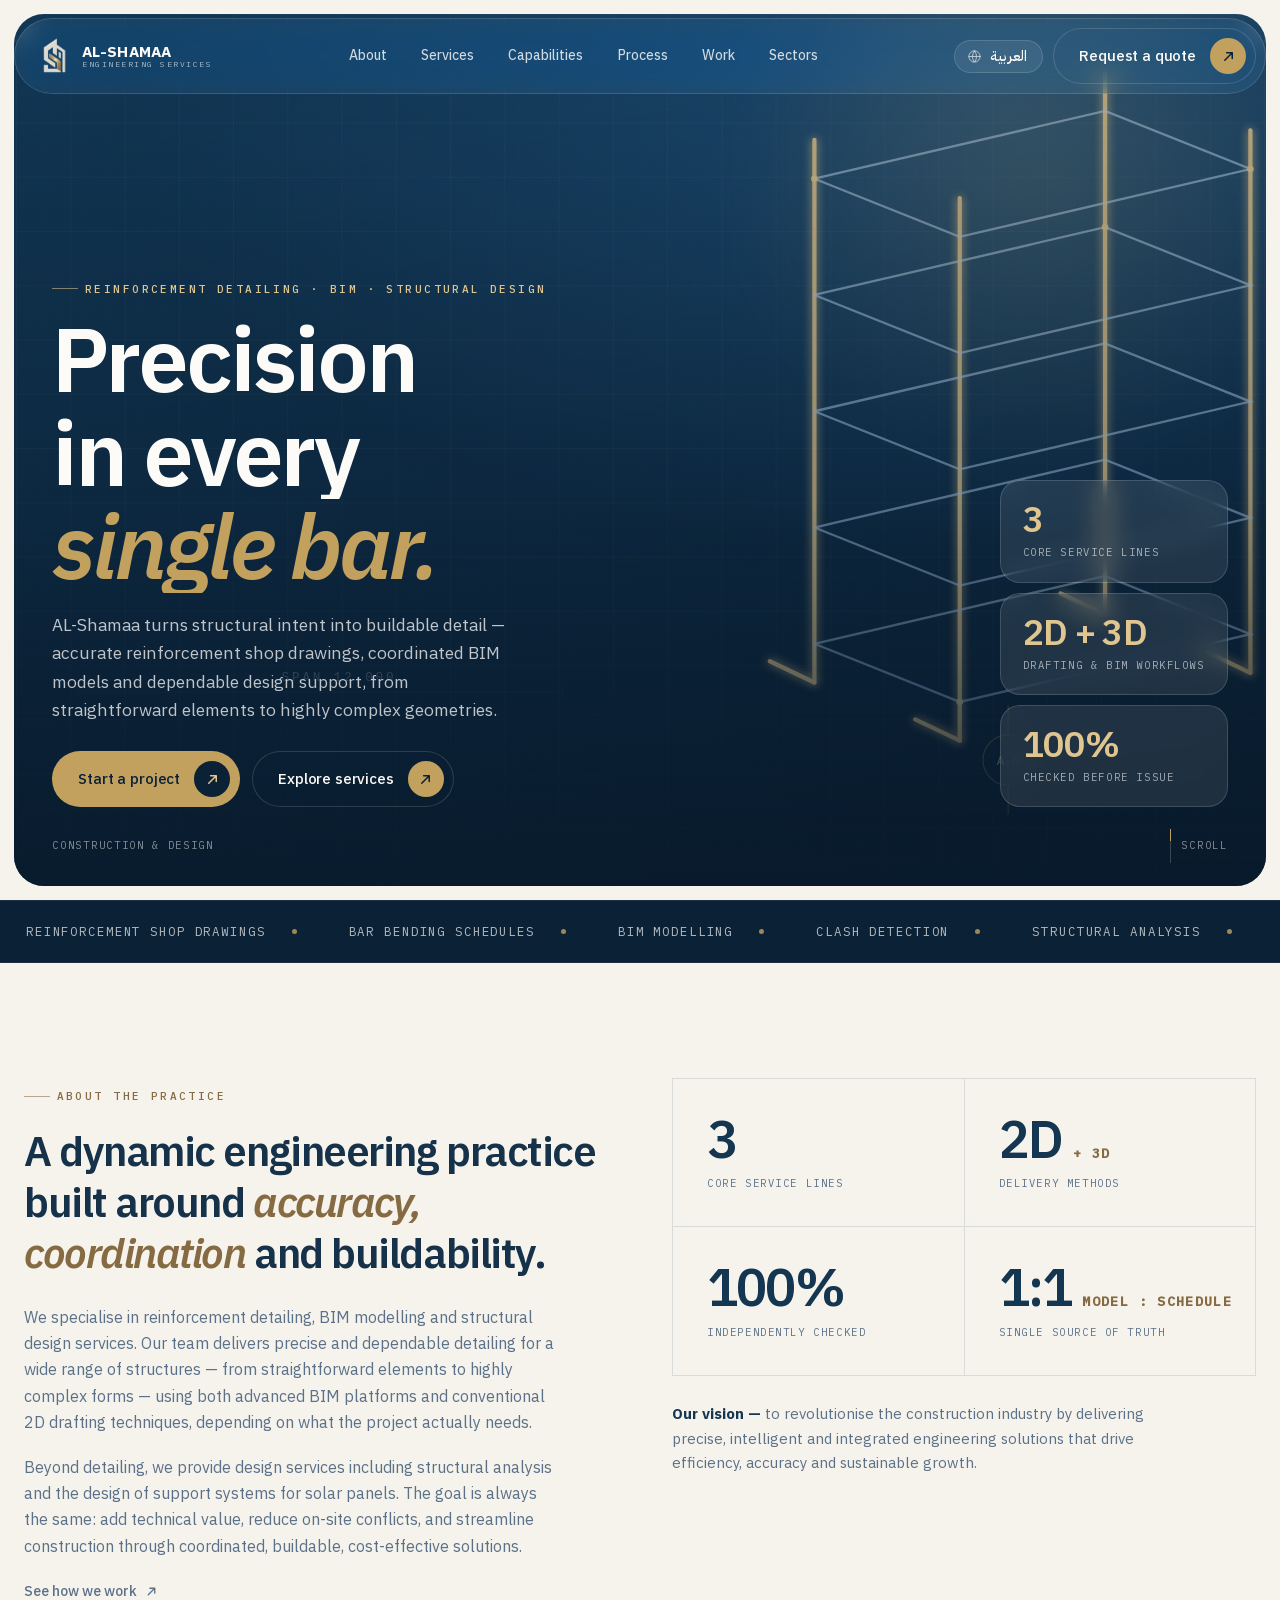
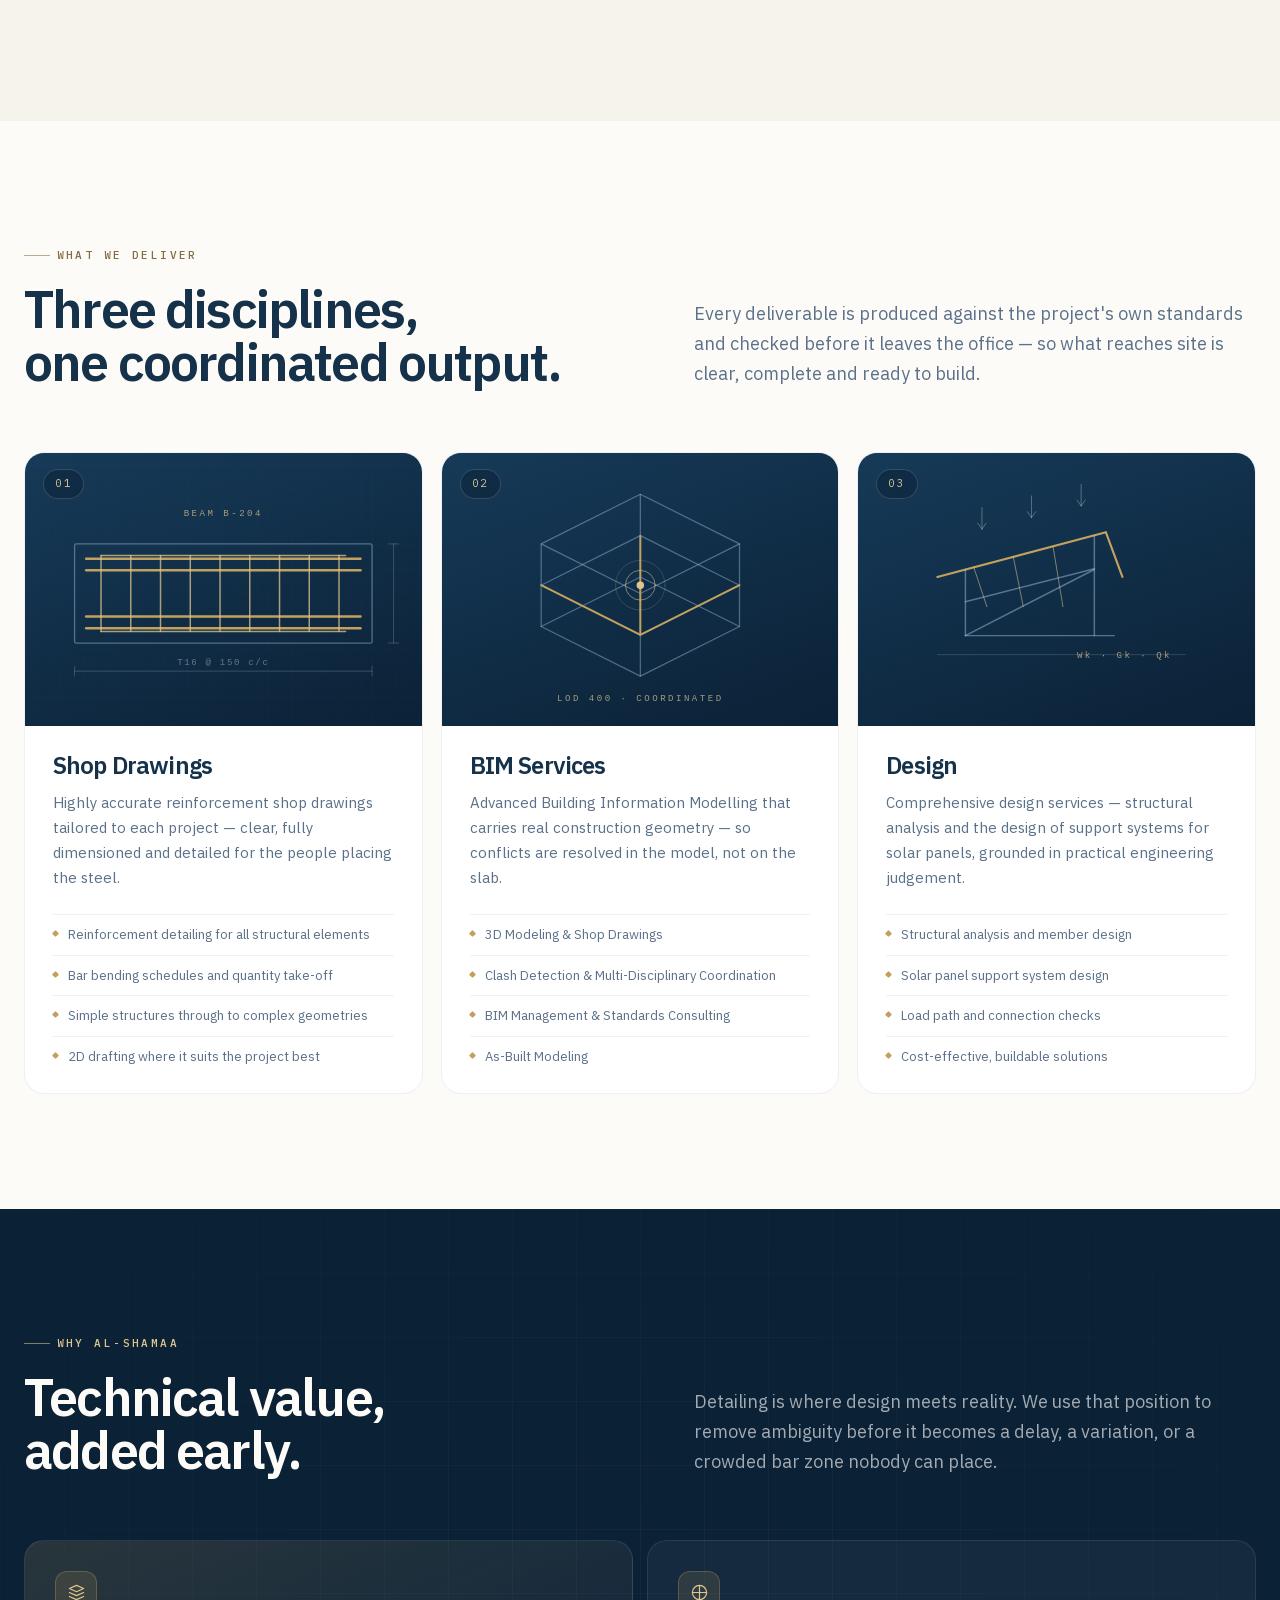
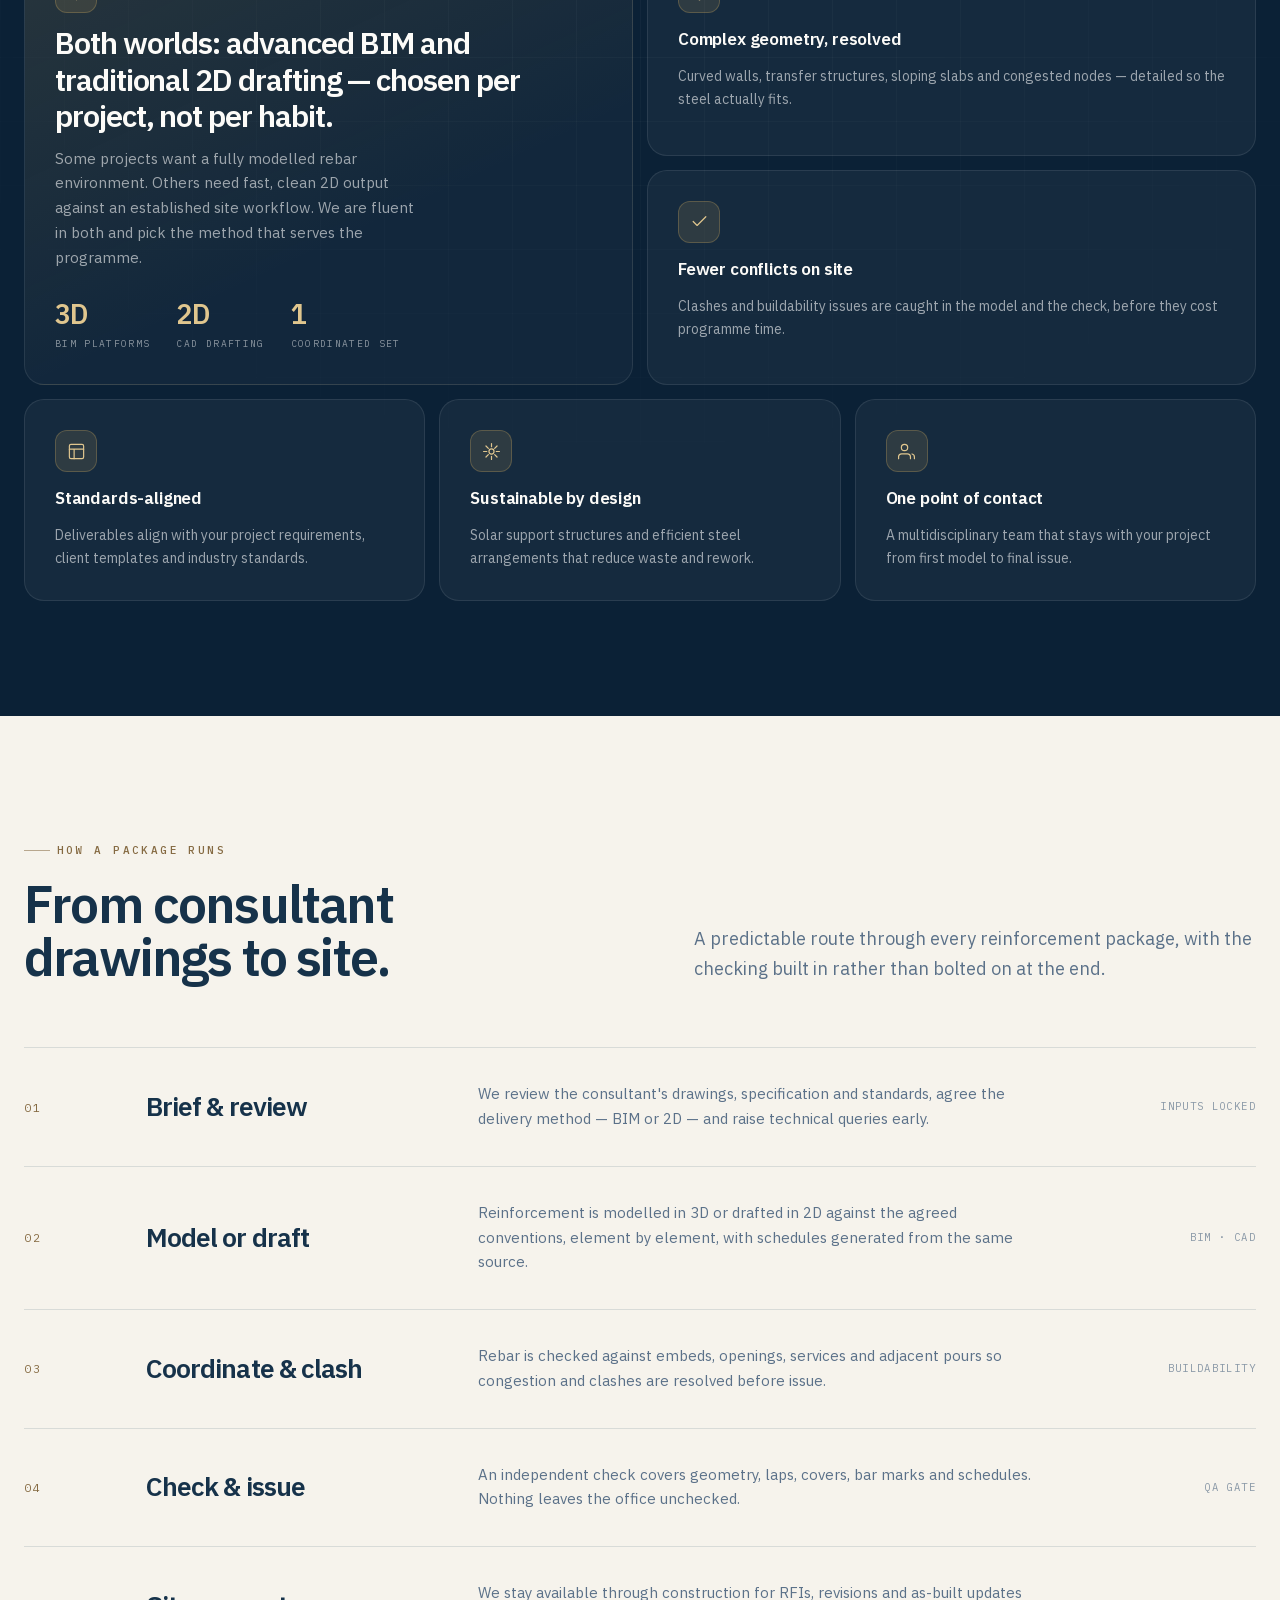
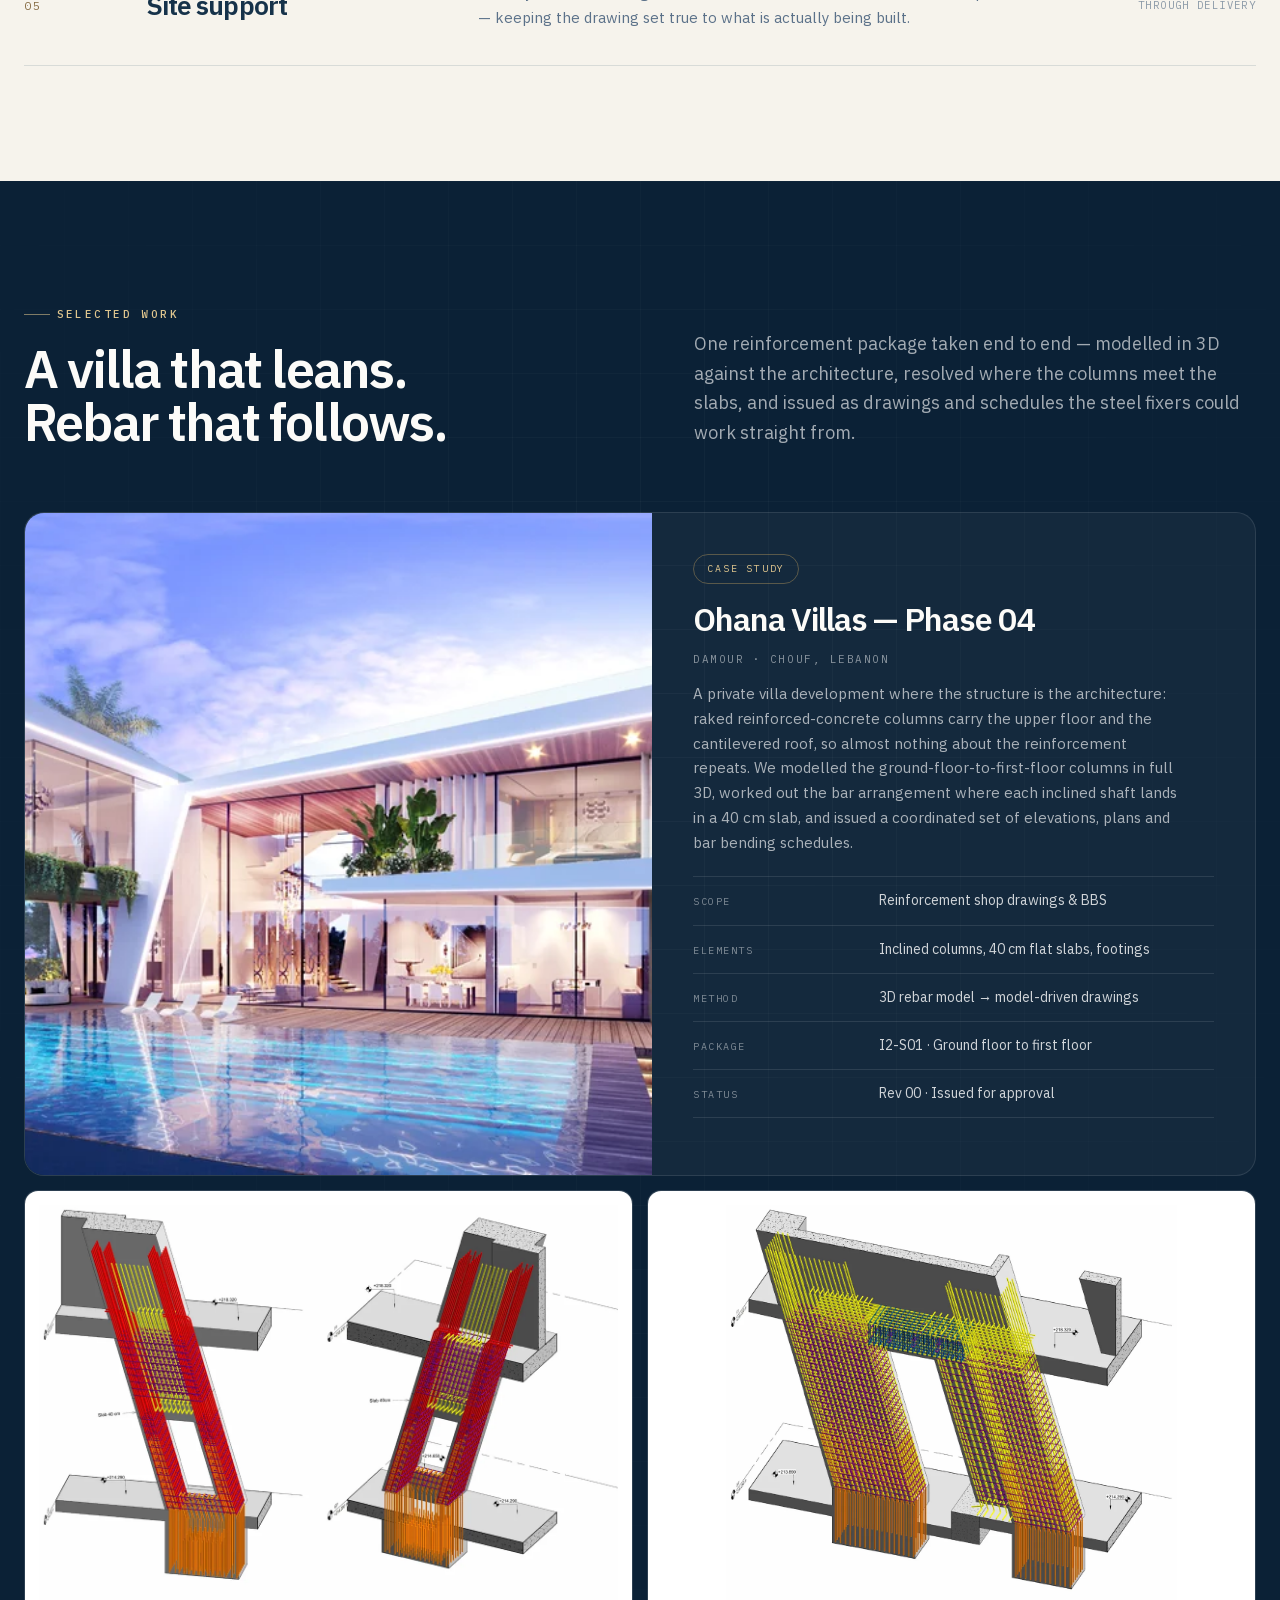
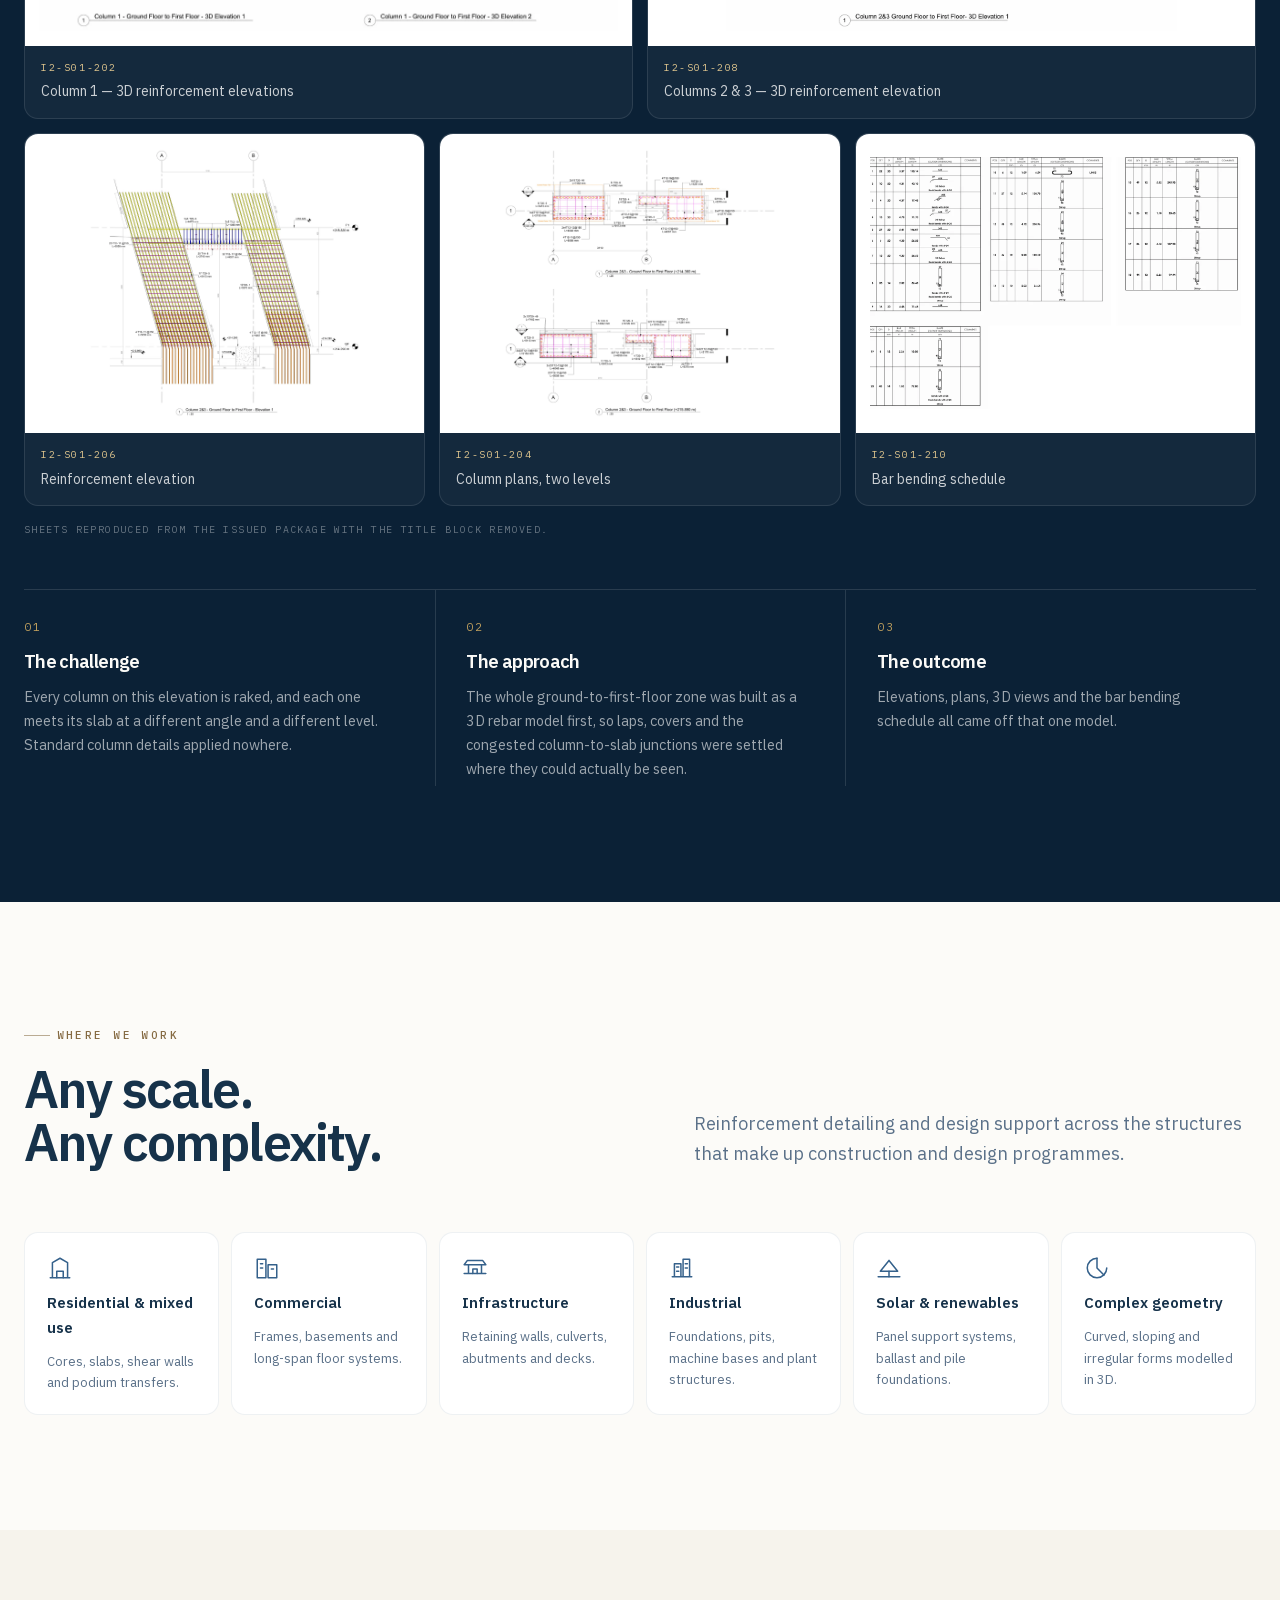
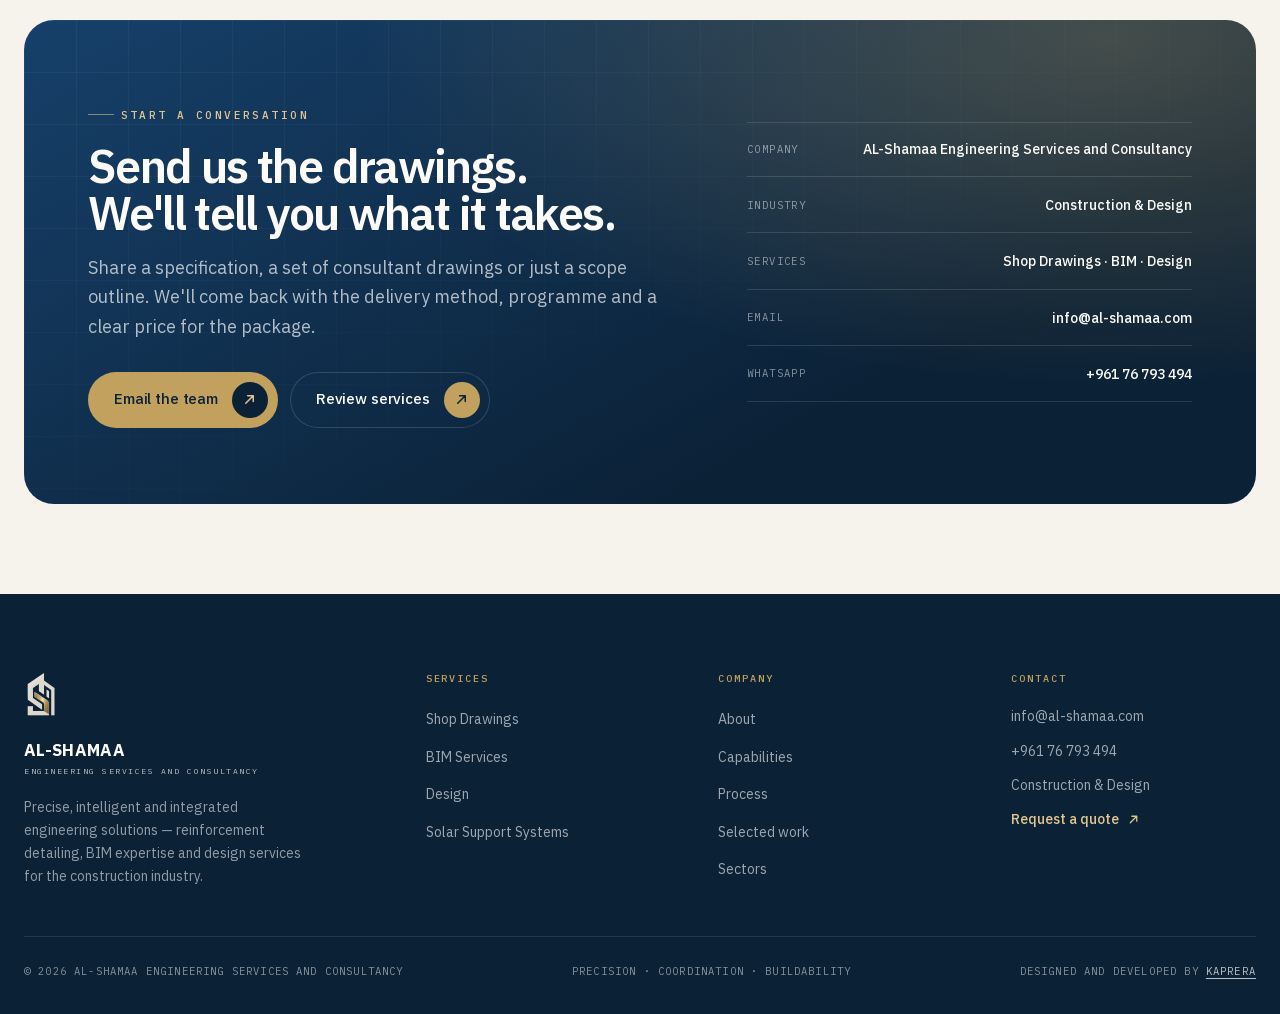
==== commit 26dfce20: "Drop the standards strip and shorten the outcome note The outcome note now stops at "all came off th" ====
--- a/index.html
+++ b/index.html
@@ -43,9 +43,9 @@
 <link rel="preload" href="assets/fonts/plex-sans-var-latin.woff2" as="font" type="font/woff2" crossorigin>
 <link rel="preload" href="assets/fonts/plex-sans-italic-var-latin.woff2" as="font" type="font/woff2" crossorigin>
 <link rel="preload" href="assets/fonts/plex-mono-500-latin.woff2" as="font" type="font/woff2" crossorigin>
-<link rel="stylesheet" href="assets/css/styles.css?v=2">
-
-<script src="assets/js/i18n.js?v=2" defer></script>
+<link rel="stylesheet" href="assets/css/styles.css?v=3">
+
+<script src="assets/js/i18n.js?v=3" defer></script>
 <script src="assets/js/main.js?v=1" defer></script>
 
 <script type="application/ld+json">
@@ -737,7 +737,7 @@
       <div class="cnote d-140" data-reveal>
         <span class="cnote__n">03</span>
         <h4><span data-i18n>The outcome</span></h4>
-        <p><span data-i18n>Elevations, plans, 3D views and the bar bending schedule all came off that one model — so geometry and quantities agree, and the set went out as Rev 00, issued for approval.</span></p>
+        <p><span data-i18n>Elevations, plans, 3D views and the bar bending schedule all came off that one model.</span></p>
       </div>
     </div>
   </div>
@@ -790,23 +790,6 @@
     </div>
   </div>
 </section>
-
-<!-- ══ Standards ═══════════════════════════════════════════════════════ -->
-<div class="standards">
-  <div class="shell standards__row">
-    <p class="standards__label" data-reveal><span data-i18n>Delivered against your project's standards and templates</span></p>
-    <div class="standards__list d-80" data-reveal>
-      <span class="chip"><span data-i18n>Reinforcement detailing</span></span>
-      <span class="chip"><span data-i18n>Bar bending schedules</span></span>
-      <span class="chip"><span data-i18n>3D rebar models</span></span>
-      <span class="chip"><span data-i18n>Clash reports</span></span>
-      <span class="chip"><span data-i18n>Structural analysis</span></span>
-      <span class="chip"><span data-i18n>Solar support design</span></span>
-      <span class="chip"><span data-i18n>As-built updates</span></span>
-      <span class="chip"><span data-i18n>RFI support</span></span>
-    </div>
-  </div>
-</div>
 
 <!-- ══ CTA / Contact ═══════════════════════════════════════════════════ -->
 <section class="cta" id="contact">
--- a/assets/css/styles.css
+++ b/assets/css/styles.css
@@ -942,24 +942,6 @@
 .sector p{ font-size:.8125rem; color:var(--text-soft); }
 
 /* ==========================================================================
-   Standards strip
-   ========================================================================== */
-.standards{ background:var(--cream); padding:clamp(48px,5vw,72px) 0; border-block:1px solid var(--line); }
-.standards__row{ display:grid; gap:26px; align-items:center; }
-@media (min-width:900px){ .standards__row{ grid-template-columns:auto 1fr; gap:56px; } }
-.standards__label{ font-family:var(--font-mono); font-size:.66rem; letter-spacing:.18em; text-transform:uppercase; color:var(--text-soft); max-width:20ch; line-height:1.7; }
-.standards__list{ display:flex; flex-wrap:wrap; gap:10px 12px; }
-.chip{
-  padding:9px 17px; border-radius:999px;
-  border:1px solid var(--line);
-  font-family:var(--font-mono); font-size:.72rem; letter-spacing:.1em;
-  color:var(--navy);
-  background:var(--paper);
-  transition:border-color .4s, color .4s, transform .5s var(--ease-out), background .4s;
-}
-.chip:hover{ border-color:var(--gold); color:var(--gold-deep); transform:translateY(-2px); background:#fff; }
-
-/* ==========================================================================
    CTA
    ========================================================================== */
 .cta{ padding:clamp(70px,7vw,110px) 0; background:var(--cream); }
@@ -1142,14 +1124,12 @@
 html[lang="ar"] .case__facts dt,
 html[lang="ar"] .case__loc,
 html[lang="ar"] .case__note,
-html[lang="ar"] .sheet__no,
-html[lang="ar"] .standards__label{ font-size:.72rem; line-height:1.6; }
+html[lang="ar"] .sheet__no{ font-size:.72rem; line-height:1.6; }
 html[lang="ar"] .footer__bottom,
 html[lang="ar"] .drawer__foot,
 html[lang="ar"] .hero__foot{ font-size:.72rem; }
 html[lang="ar"] .eyebrow{ font-size:.78rem; }
 html[lang="ar"] .marquee__item{ font-size:.85rem; }
-html[lang="ar"] .chip{ font-size:.8rem; }
 
 /* Figures stay in logical (LTR) order — bidi would otherwise reorder
    "2D + 3D" into "3D + 2D". */
@@ -1180,8 +1160,6 @@
 [dir="rtl"] .sheet__no,
 [dir="rtl"] .cnote__n,
 [dir="rtl"] .case__note,
-[dir="rtl"] .standards__label,
-[dir="rtl"] .chip,
 [dir="rtl"] .cta__fact dt,
 [dir="rtl"] .footer h3,
 [dir="rtl"] .footer__bottom,
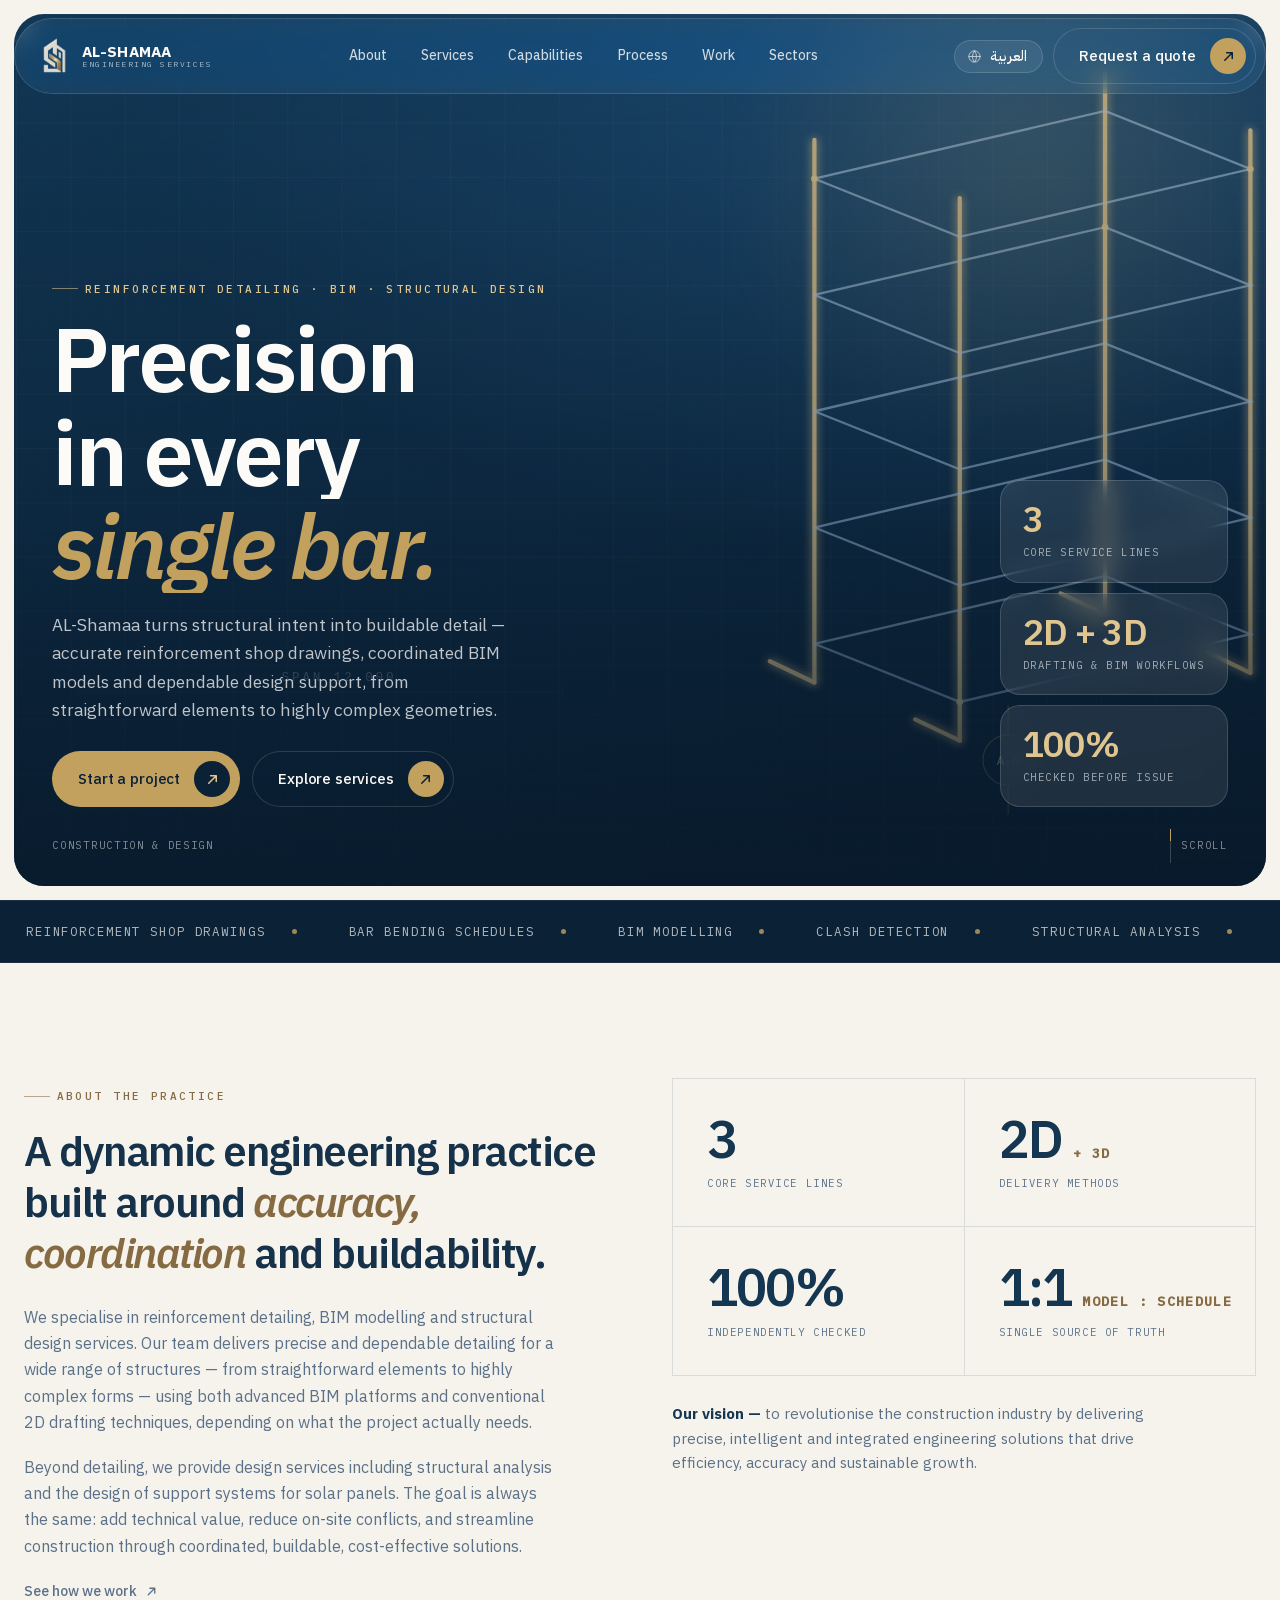
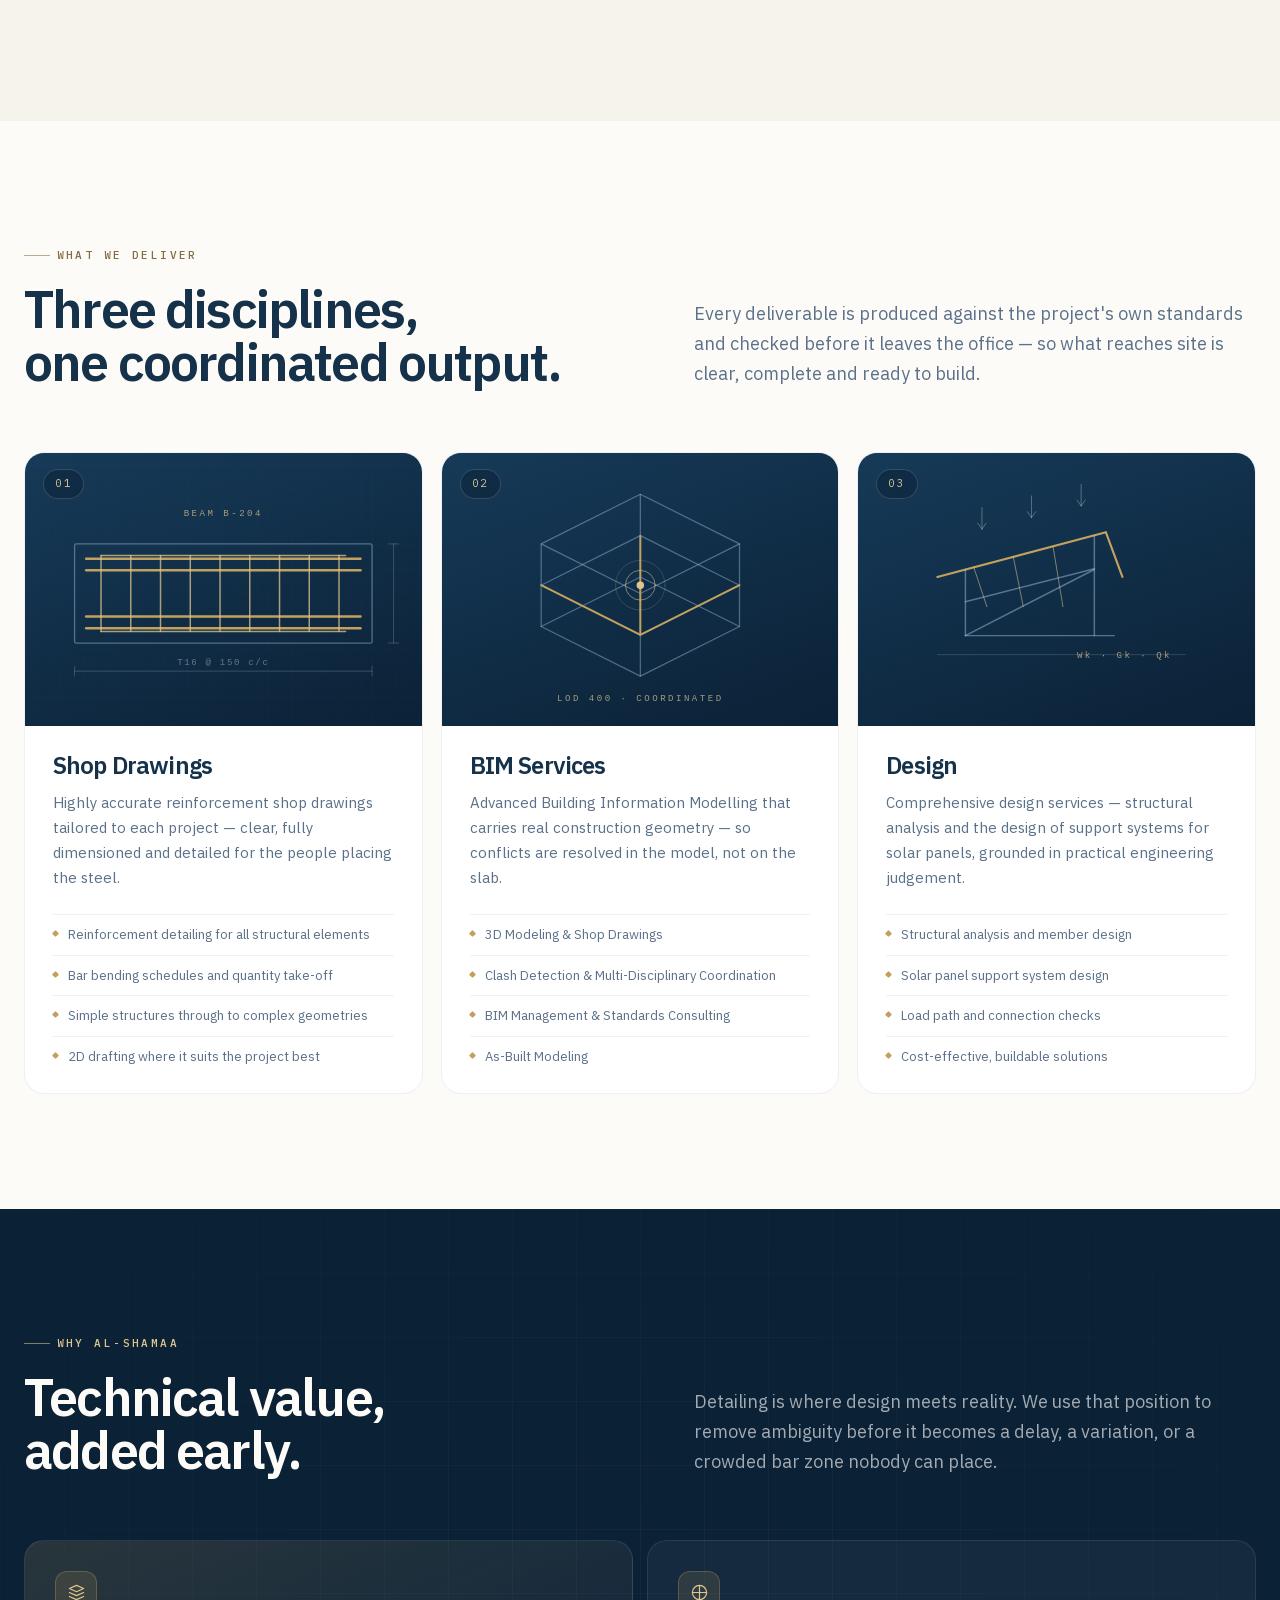
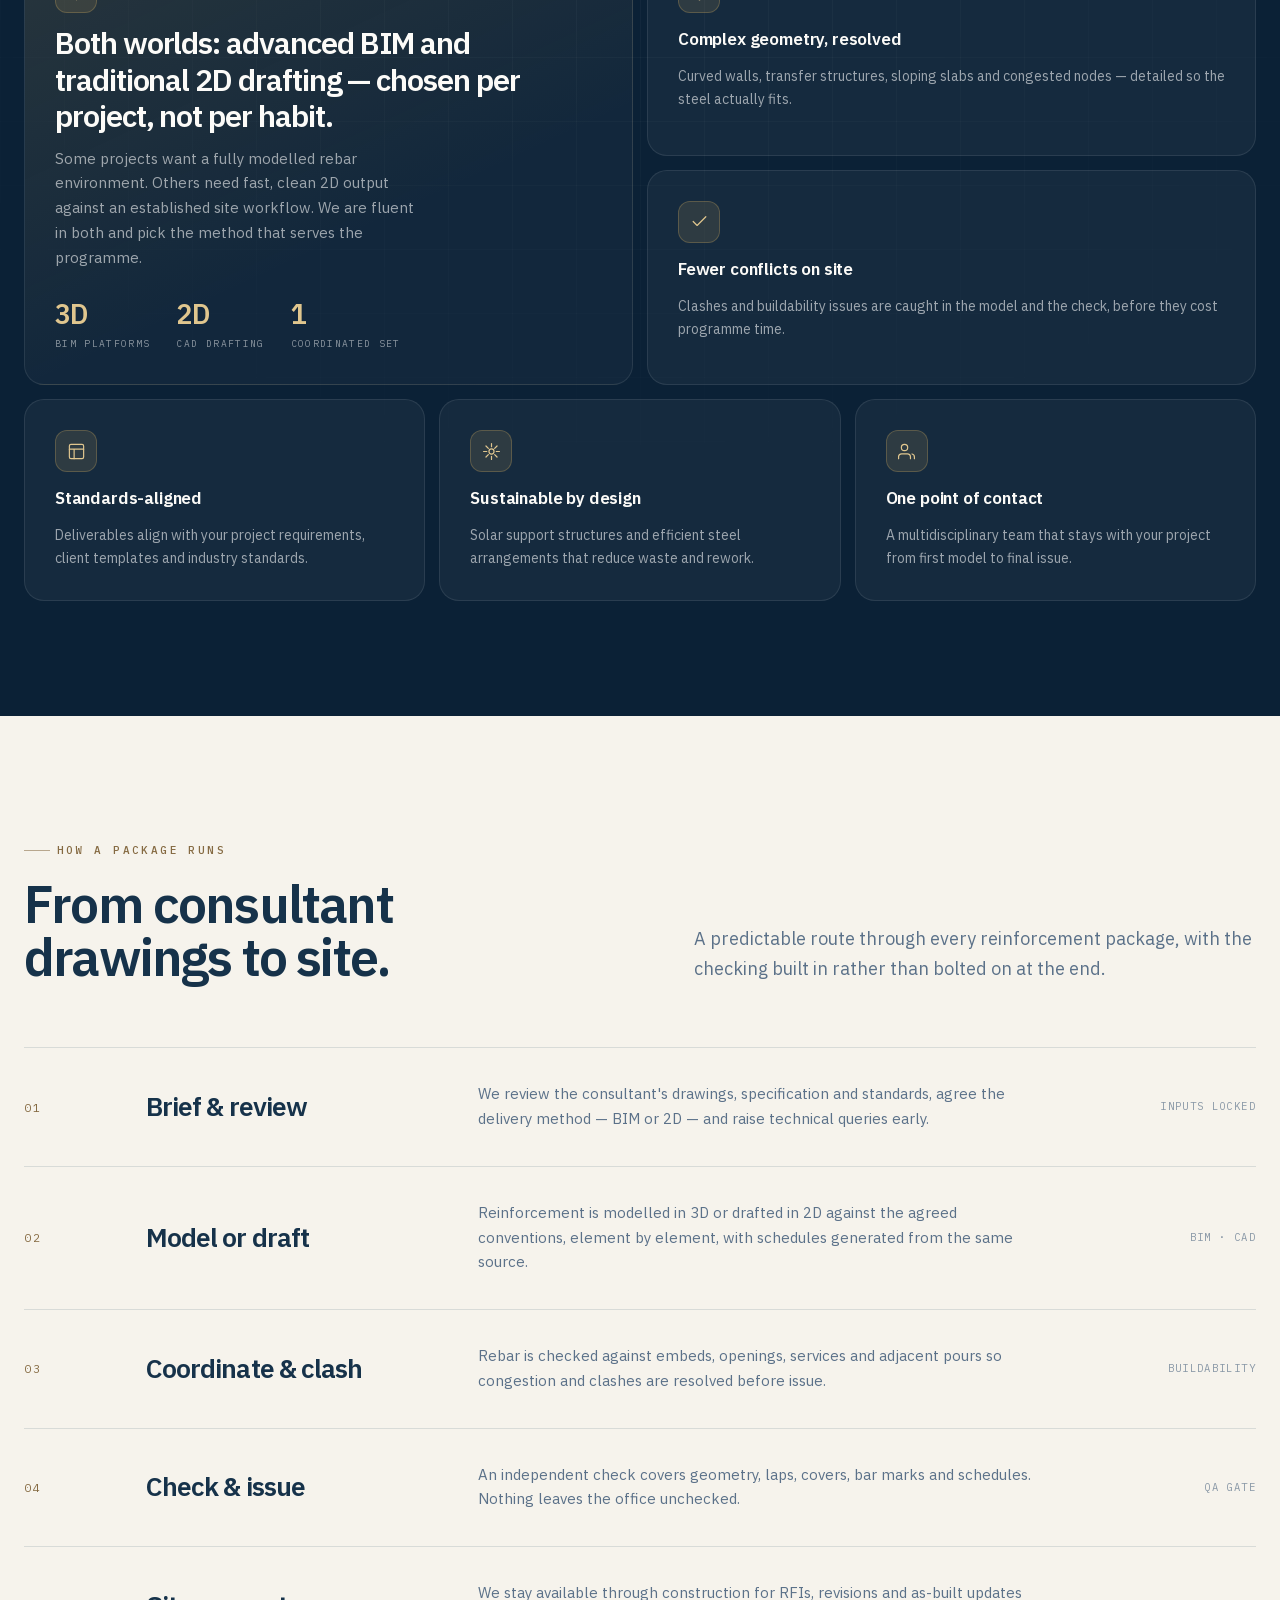
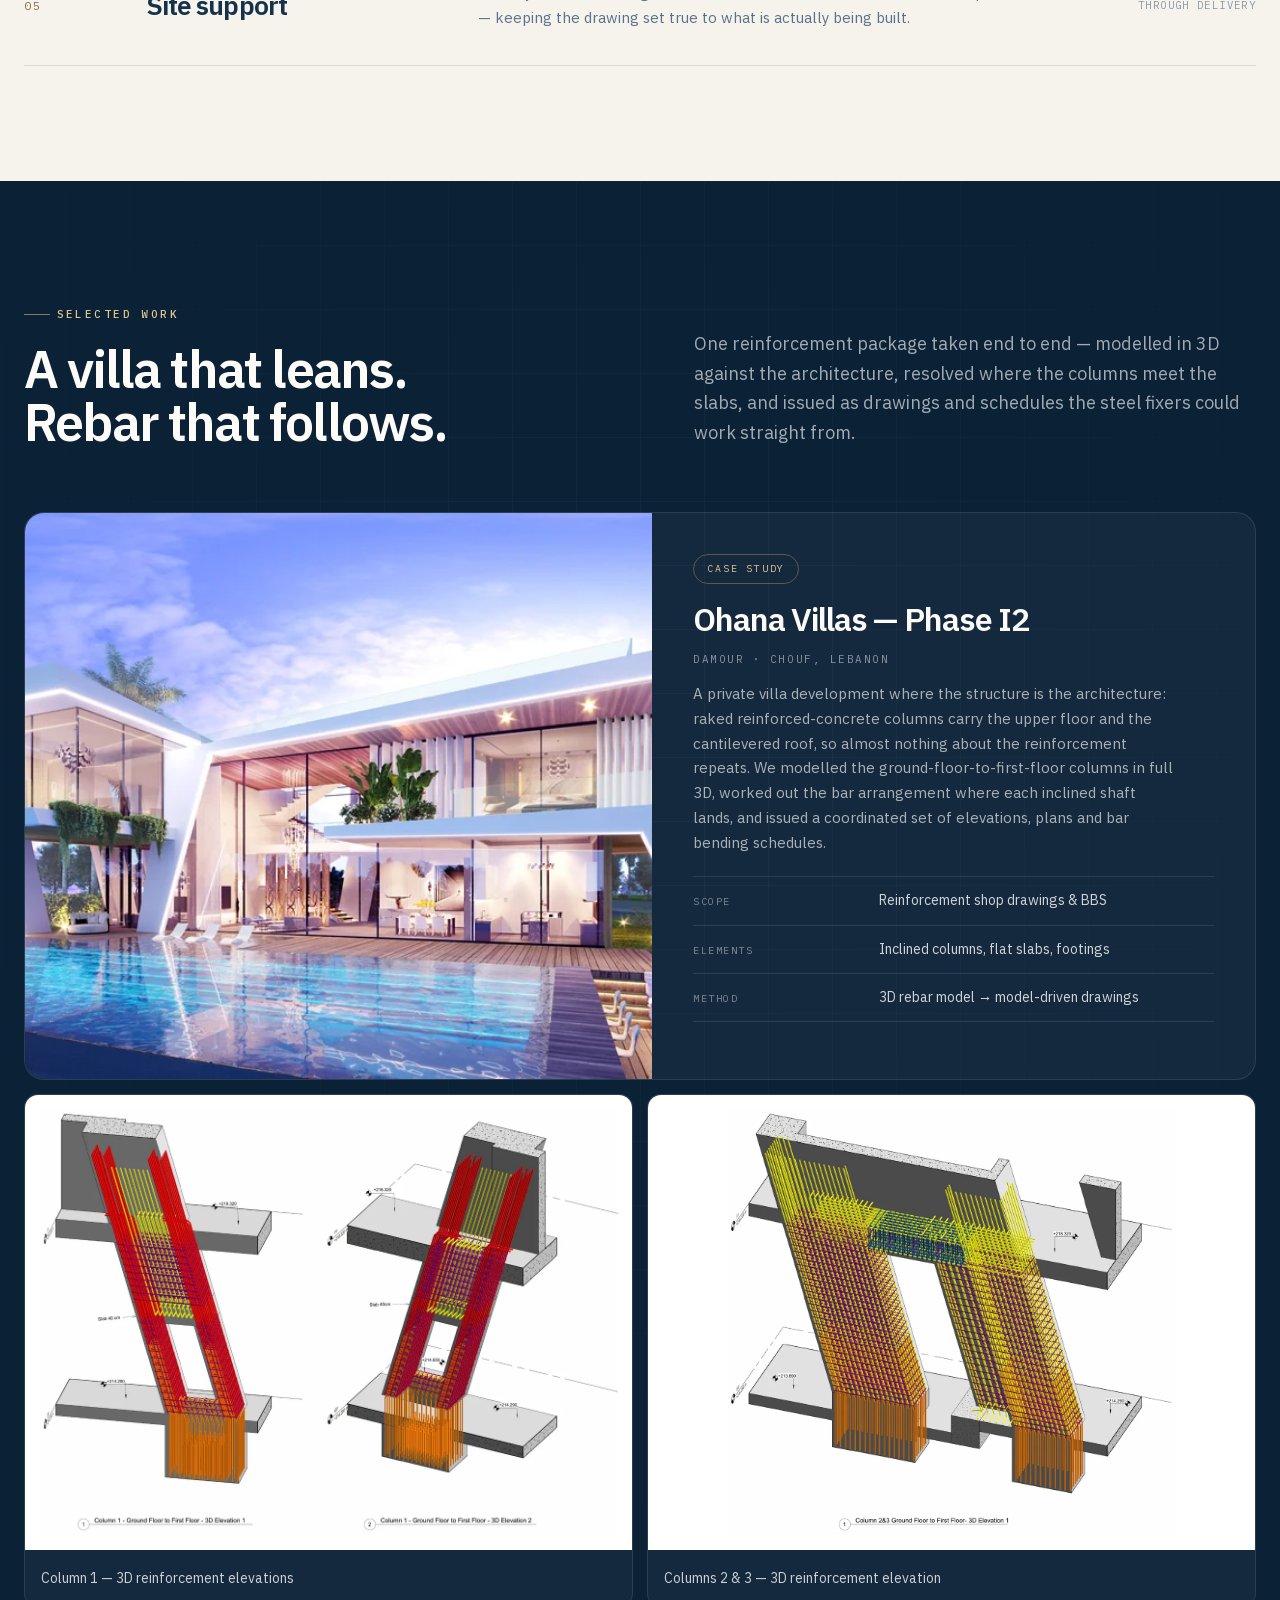
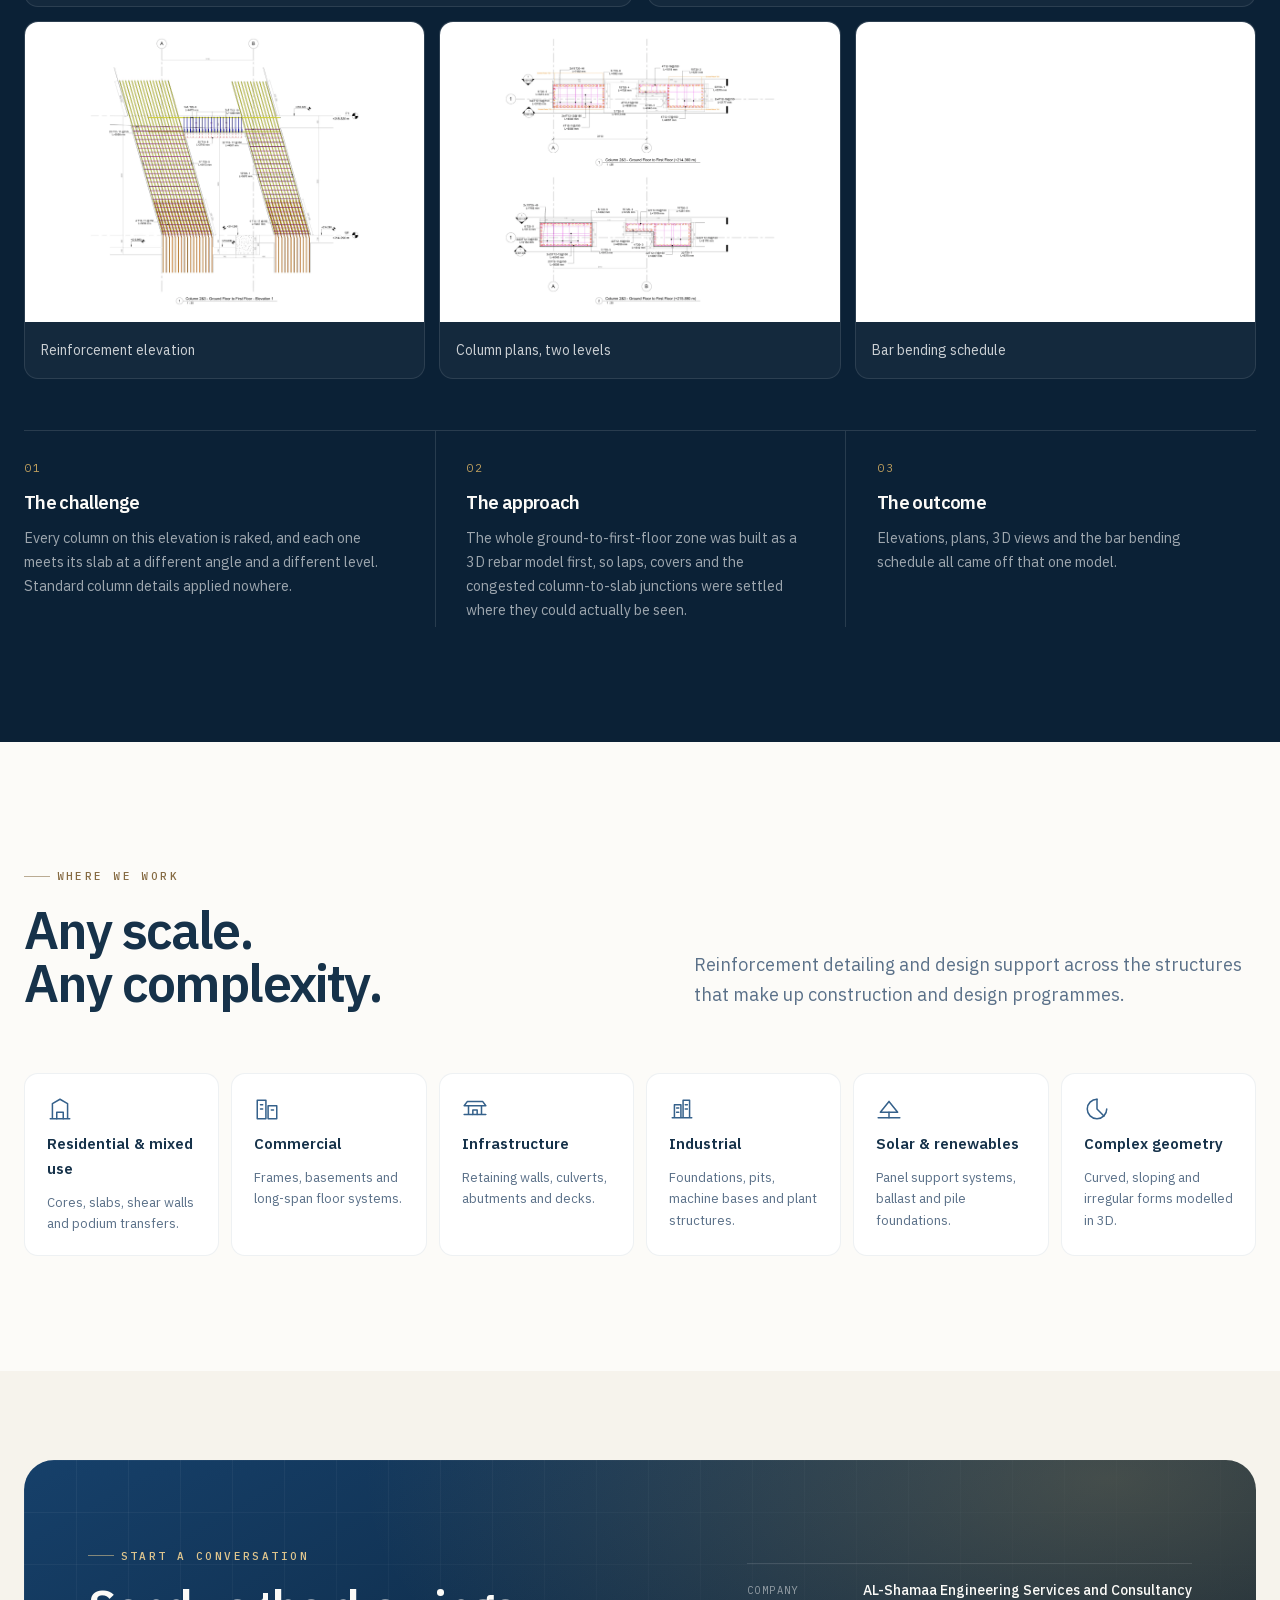
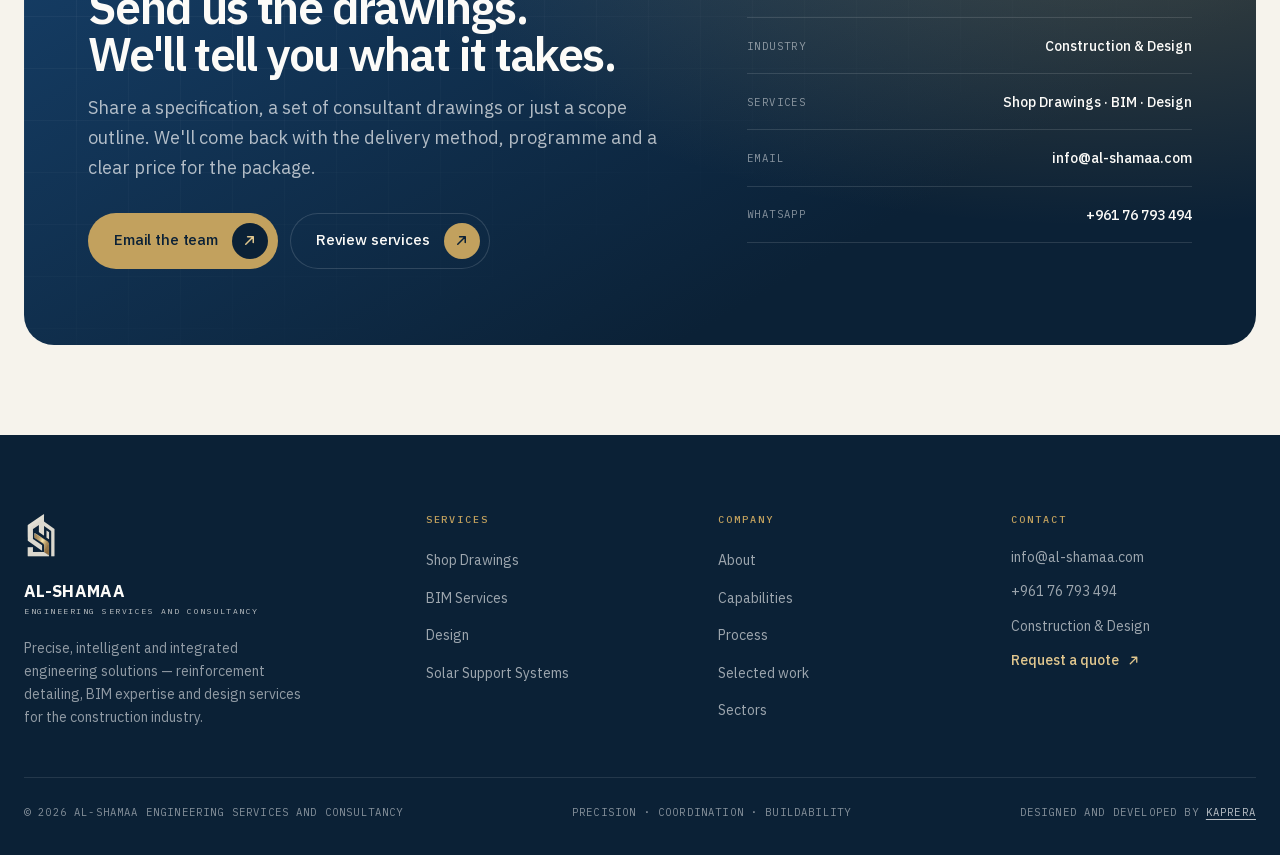
==== commit c19df13f: "Trim the case study to Phase I2 and drop the sheet numbers Phase 04 becomes Phase I2 throughout, in " ====
--- a/index.html
+++ b/index.html
@@ -43,9 +43,9 @@
 <link rel="preload" href="assets/fonts/plex-sans-var-latin.woff2" as="font" type="font/woff2" crossorigin>
 <link rel="preload" href="assets/fonts/plex-sans-italic-var-latin.woff2" as="font" type="font/woff2" crossorigin>
 <link rel="preload" href="assets/fonts/plex-mono-500-latin.woff2" as="font" type="font/woff2" crossorigin>
-<link rel="stylesheet" href="assets/css/styles.css?v=3">
-
-<script src="assets/js/i18n.js?v=3" defer></script>
+<link rel="stylesheet" href="assets/css/styles.css?v=4">
+
+<script src="assets/js/i18n.js?v=4" defer></script>
 <script src="assets/js/main.js?v=1" defer></script>
 
 <script type="application/ld+json">
@@ -647,17 +647,15 @@
 
       <div class="case__side">
         <span class="case__tag"><span data-i18n>Case study</span></span>
-        <h3 class="case__title">Ohana Villas — <span data-i18n>Phase 04</span></h3>
+        <h3 class="case__title">Ohana Villas — <span data-i18n>Phase I2</span></h3>
         <p class="case__loc"><span data-i18n>Damour · Chouf, Lebanon</span></p>
         <p class="case__lede">
-          <span data-i18n>A private villa development where the structure is the architecture: raked reinforced-concrete columns carry the upper floor and the cantilevered roof, so almost nothing about the reinforcement repeats. We modelled the ground-floor-to-first-floor columns in full 3D, worked out the bar arrangement where each inclined shaft lands in a 40 cm slab, and issued a coordinated set of elevations, plans and bar bending schedules.</span>
+          <span data-i18n>A private villa development where the structure is the architecture: raked reinforced-concrete columns carry the upper floor and the cantilevered roof, so almost nothing about the reinforcement repeats. We modelled the ground-floor-to-first-floor columns in full 3D, worked out the bar arrangement where each inclined shaft lands, and issued a coordinated set of elevations, plans and bar bending schedules.</span>
         </p>
         <dl class="case__facts">
           <div><dt><span data-i18n>Scope</span></dt><dd><span data-i18n>Reinforcement shop drawings &amp; BBS</span></dd></div>
-          <div><dt><span data-i18n>Elements</span></dt><dd><span data-i18n>Inclined columns, 40 cm flat slabs, footings</span></dd></div>
+          <div><dt><span data-i18n>Elements</span></dt><dd><span data-i18n>Inclined columns, flat slabs, footings</span></dd></div>
           <div><dt><span data-i18n>Method</span></dt><dd><span data-i18n>3D rebar model → model-driven drawings</span></dd></div>
-          <div><dt><span data-i18n>Package</span></dt><dd>I2-S01 · <span data-i18n>Ground floor to first floor</span></dd></div>
-          <div><dt><span data-i18n>Status</span></dt><dd>Rev 00 · <span data-i18n>Issued for approval</span></dd></div>
         </dl>
       </div>
     </article>
@@ -670,7 +668,6 @@
                alt="Two 3D views of the reinforcement in inclined Column 1, showing starter bars, main bars and links passing through the slab.">
         </div>
         <figcaption>
-          <span class="sheet__no">I2-S01-202</span>
           <span class="sheet__t"><span data-i18n>Column 1 — 3D reinforcement elevations</span></span>
         </figcaption>
       </figure>
@@ -681,7 +678,6 @@
                alt="3D reinforcement model of the twin inclined Columns 2 and 3 and the beam spanning between them.">
         </div>
         <figcaption>
-          <span class="sheet__no">I2-S01-208</span>
           <span class="sheet__t"><span data-i18n>Columns 2 &amp; 3 — 3D reinforcement elevation</span></span>
         </figcaption>
       </figure>
@@ -692,7 +688,6 @@
                alt="Reinforcement elevation of the inclined Columns 2 and 3 with bar marks, spacings and cut lengths annotated.">
         </div>
         <figcaption>
-          <span class="sheet__no">I2-S01-206</span>
           <span class="sheet__t"><span data-i18n>Reinforcement elevation</span></span>
         </figcaption>
       </figure>
@@ -703,7 +698,6 @@
                alt="Reinforcement plans of Columns 2 and 3 at two floor levels, with bar marks and dimensions between grids A and B.">
         </div>
         <figcaption>
-          <span class="sheet__no">I2-S01-204</span>
           <span class="sheet__t"><span data-i18n>Column plans, two levels</span></span>
         </figcaption>
       </figure>
@@ -714,14 +708,11 @@
                alt="Bar bending schedule listing position, quantity, diameter, cut length and bending shape for every bar mark.">
         </div>
         <figcaption>
-          <span class="sheet__no">I2-S01-210</span>
           <span class="sheet__t"><span data-i18n>Bar bending schedule</span></span>
         </figcaption>
       </figure>
 
     </div>
-
-    <p class="case__note" data-reveal><span data-i18n>Sheets reproduced from the issued package with the title block removed.</span></p>
 
     <div class="case-notes">
       <div class="cnote" data-reveal>
--- a/assets/css/styles.css
+++ b/assets/css/styles.css
@@ -900,15 +900,8 @@
   border-bottom:1px solid rgba(255,255,255,.1);
 }
 .sheet__img img{ display:block; width:100%; height:100%; object-fit:contain; }
-.sheet figcaption{ display:grid; gap:5px; padding:14px 16px 16px; }
-.sheet__no{ font-family:var(--font-mono); font-size:.62rem; letter-spacing:.16em; color:var(--gold-light); }
+.sheet figcaption{ padding:14px 16px 16px; }
 .sheet__t{ font-size:.875rem; color:rgba(255,255,255,.78); line-height:1.45; }
-.case__note{
-  margin-top:16px;
-  font-family:var(--font-mono); font-size:.62rem; letter-spacing:.14em; text-transform:uppercase;
-  color:rgba(255,255,255,.38);
-}
-
 .case-notes{ display:grid; margin-top:clamp(34px,4vw,56px); border-top:1px solid rgba(255,255,255,.12); }
 @media (min-width:820px){ .case-notes{ grid-template-columns:repeat(3,minmax(0,1fr)); } }
 .cnote{ padding:26px 0 4px; display:grid; gap:9px; align-content:start; }
@@ -1122,9 +1115,7 @@
 html[lang="ar"] .footer h3,
 html[lang="ar"] .step__meta,
 html[lang="ar"] .case__facts dt,
-html[lang="ar"] .case__loc,
-html[lang="ar"] .case__note,
-html[lang="ar"] .sheet__no{ font-size:.72rem; line-height:1.6; }
+html[lang="ar"] .case__loc{ font-size:.72rem; line-height:1.6; }
 html[lang="ar"] .footer__bottom,
 html[lang="ar"] .drawer__foot,
 html[lang="ar"] .hero__foot{ font-size:.72rem; }
@@ -1157,9 +1148,7 @@
 [dir="rtl"] .case__tag,
 [dir="rtl"] .case__loc,
 [dir="rtl"] .case__facts dt,
-[dir="rtl"] .sheet__no,
 [dir="rtl"] .cnote__n,
-[dir="rtl"] .case__note,
 [dir="rtl"] .cta__fact dt,
 [dir="rtl"] .footer h3,
 [dir="rtl"] .footer__bottom,
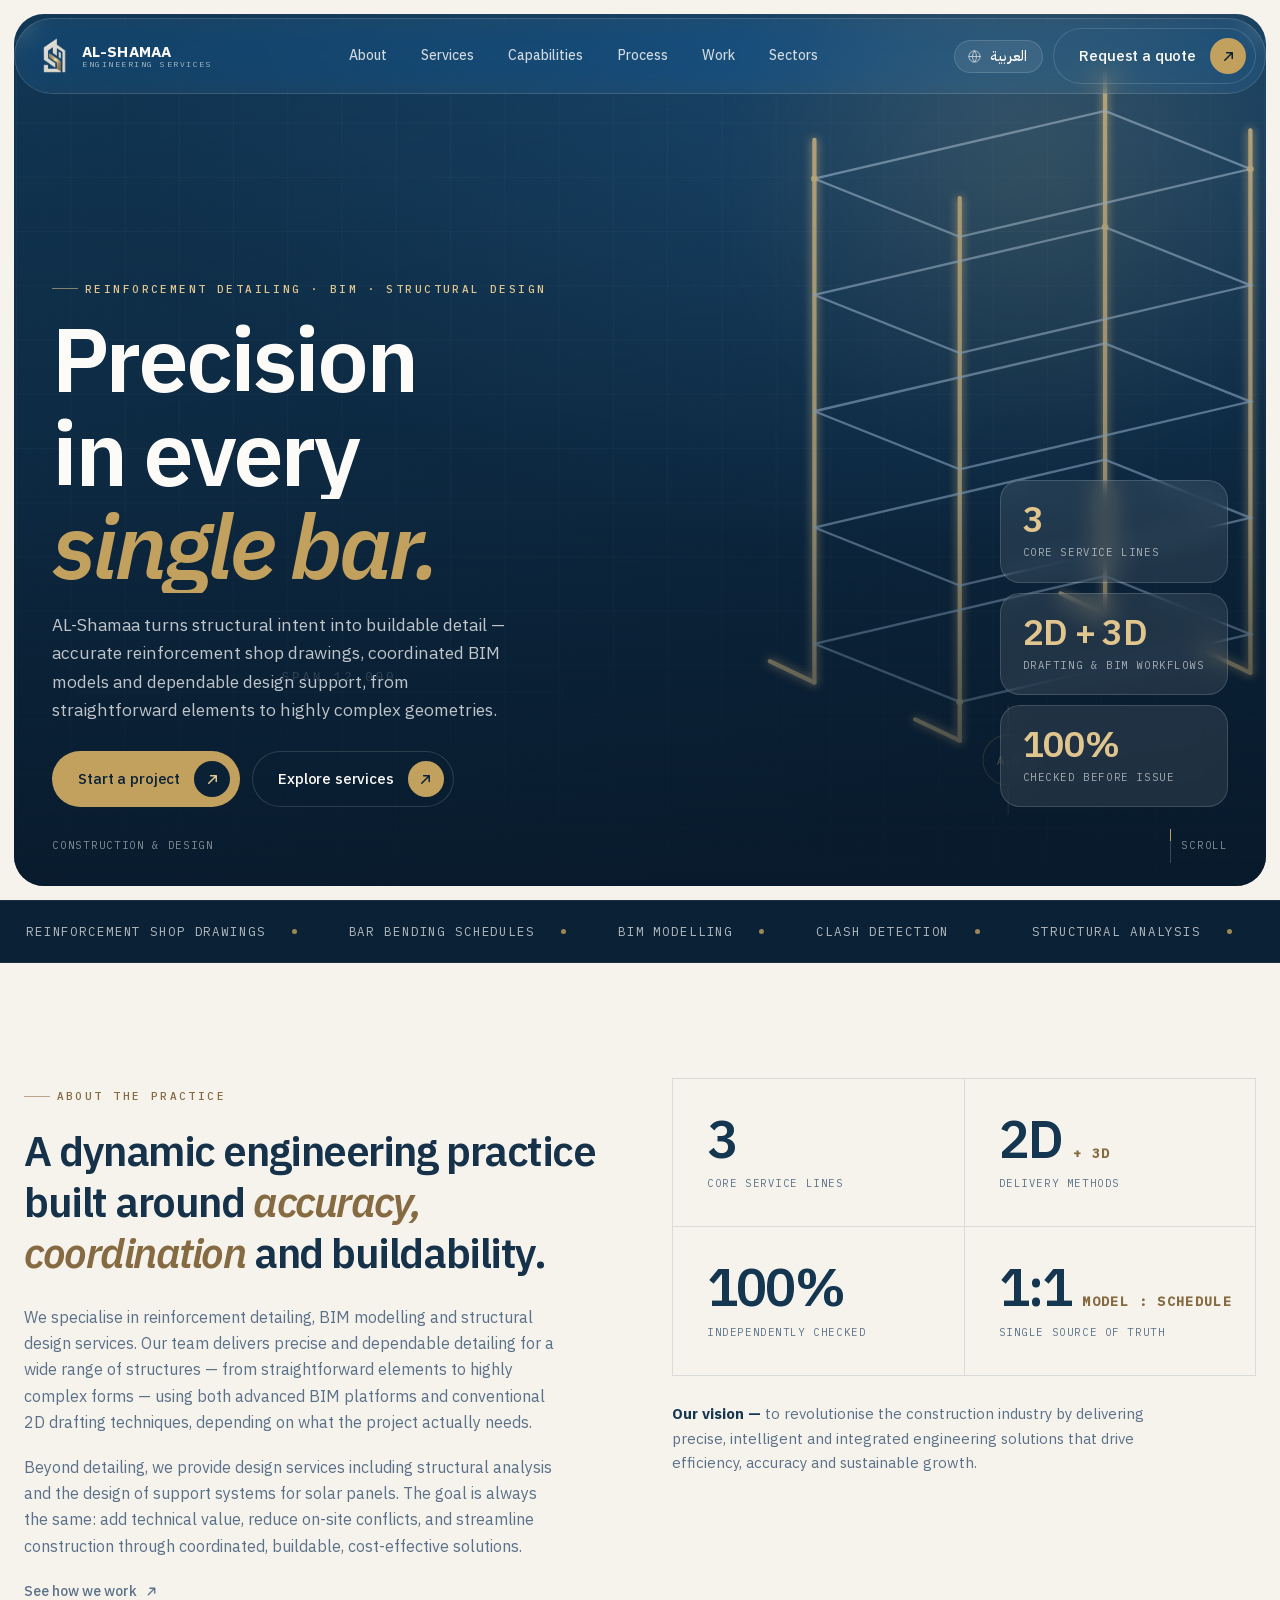
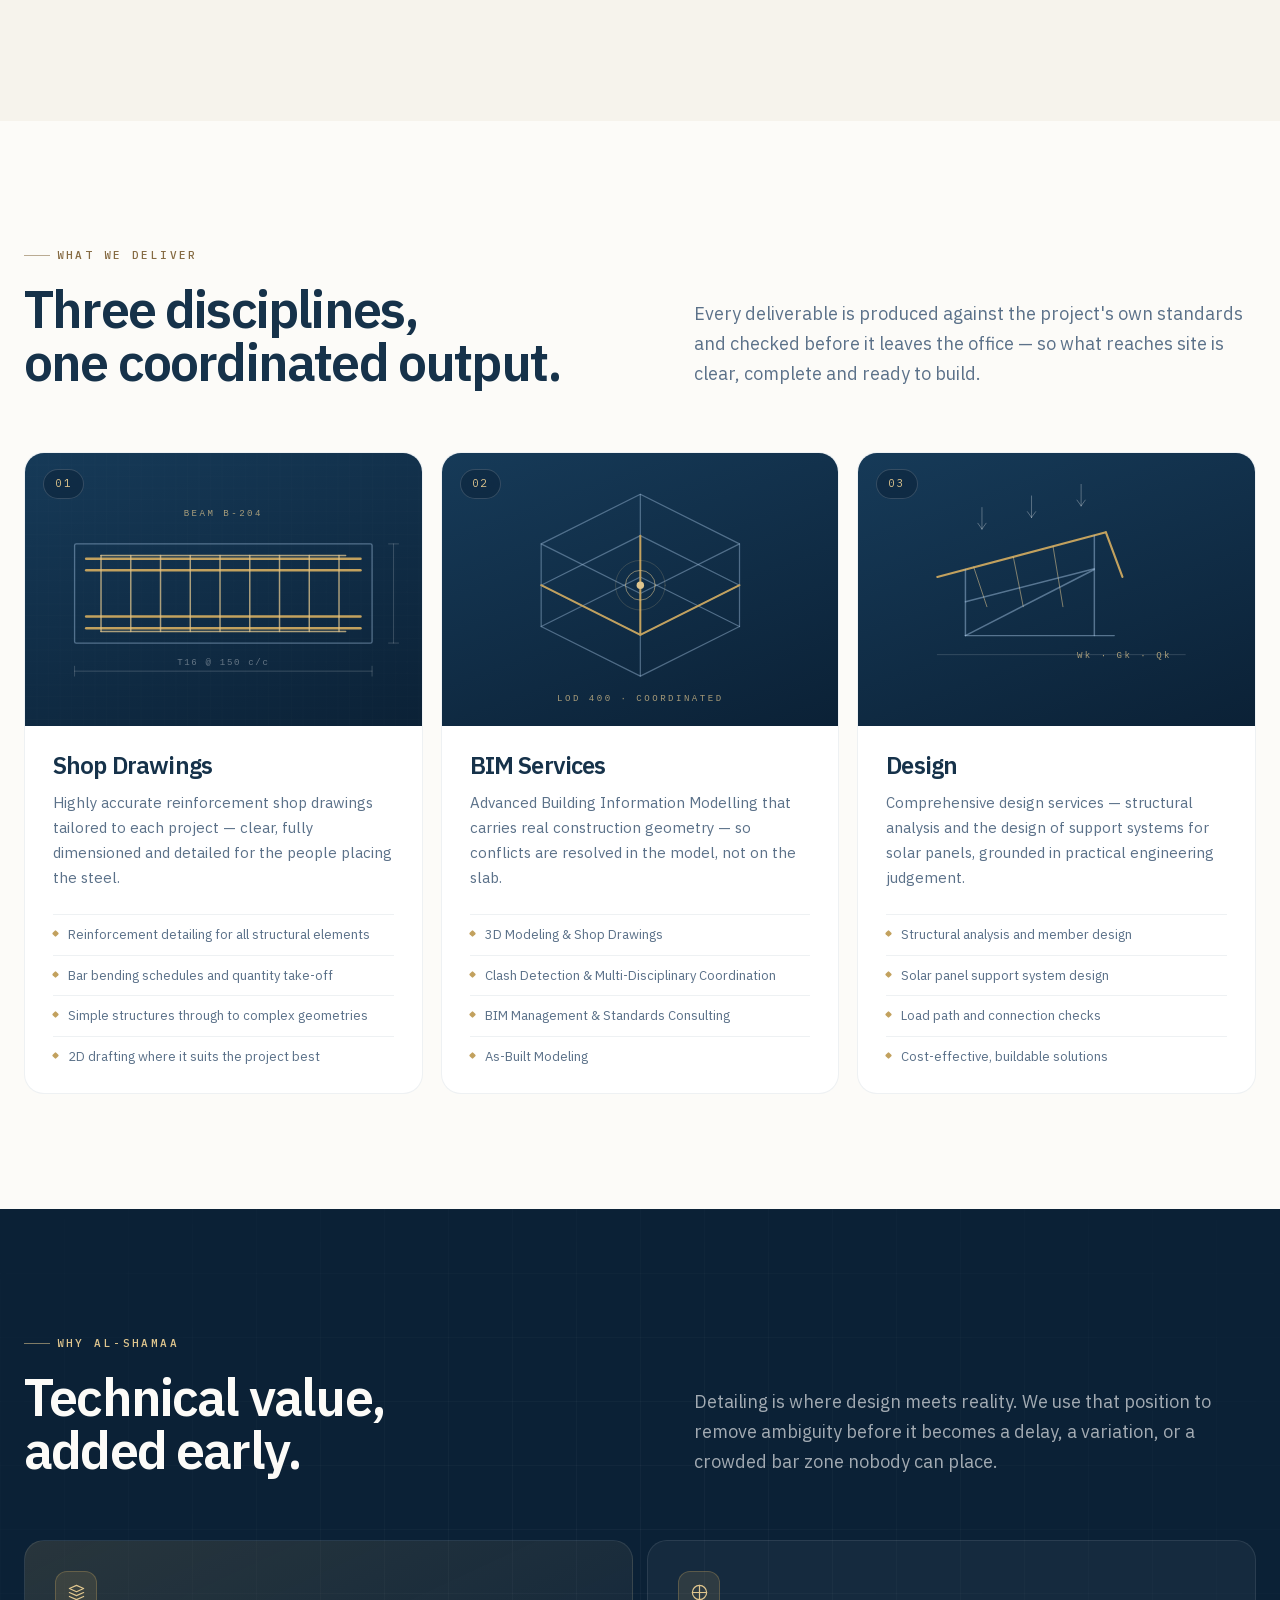
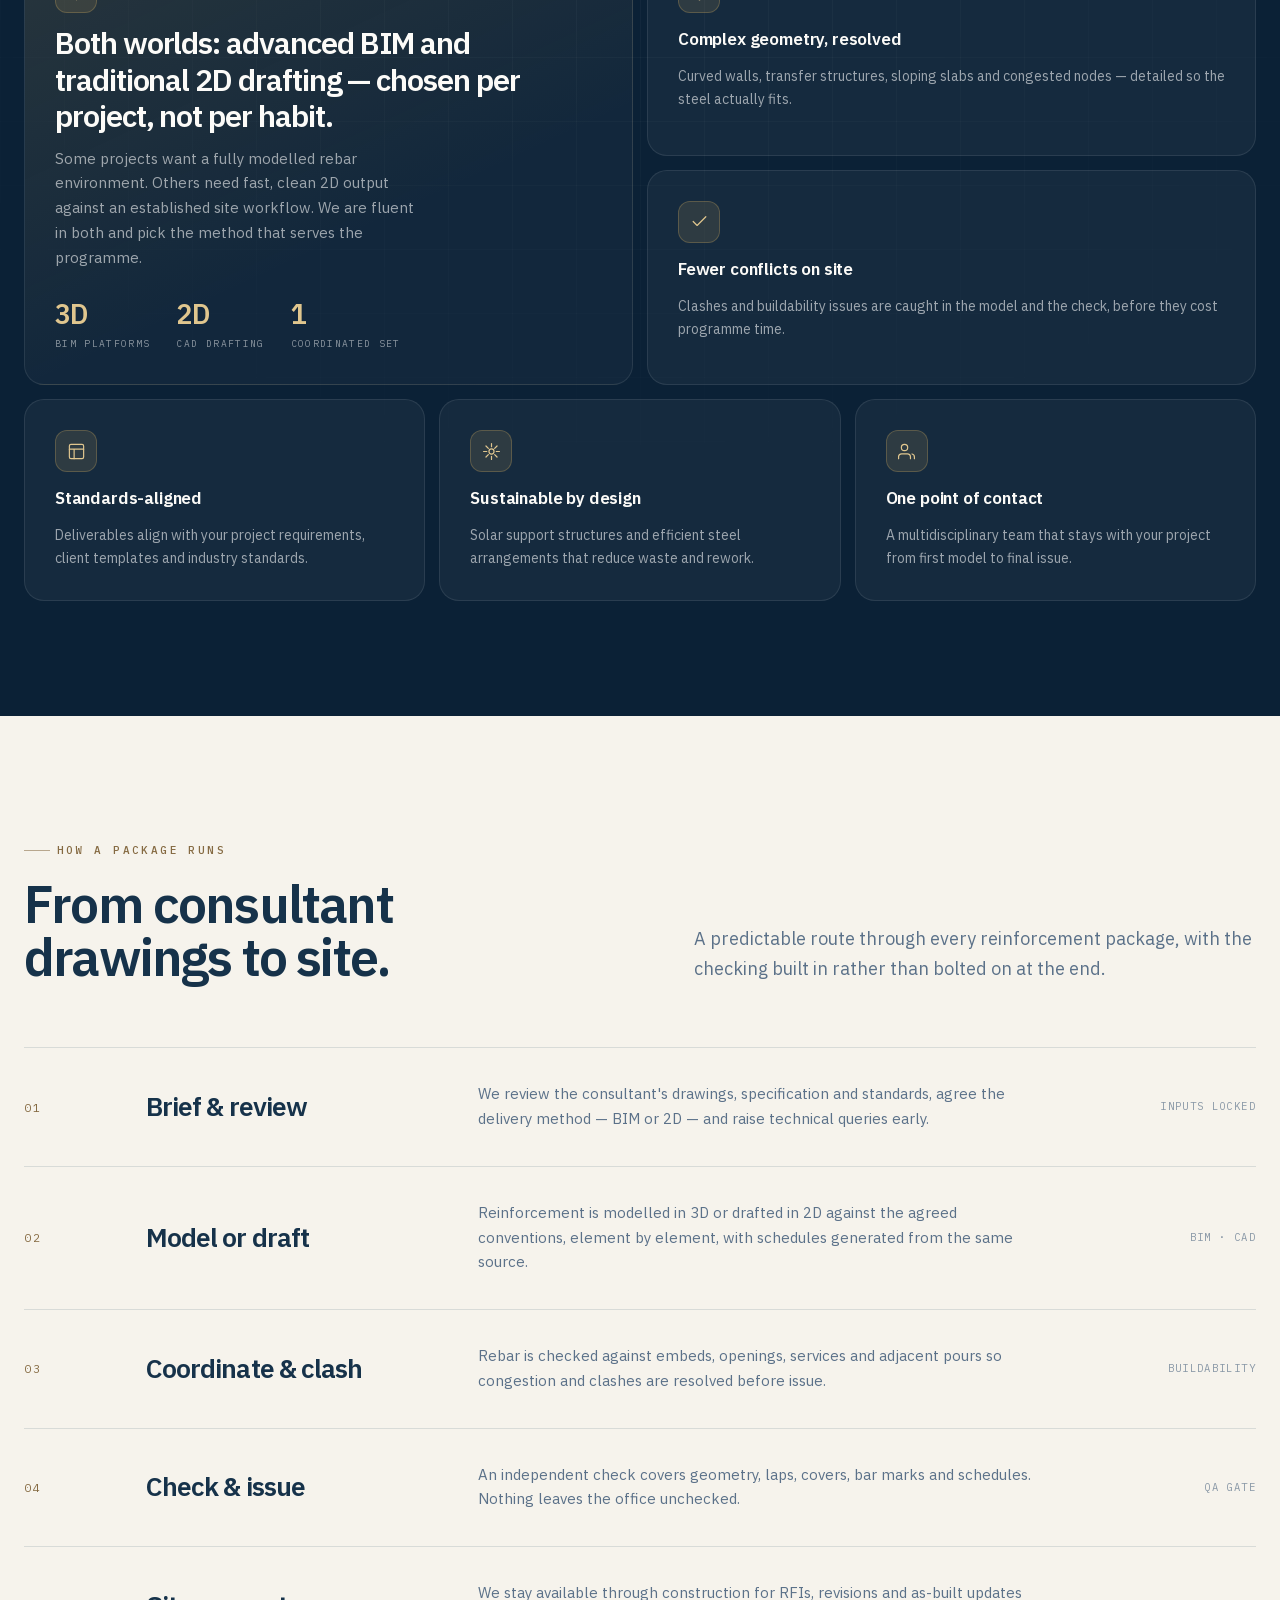
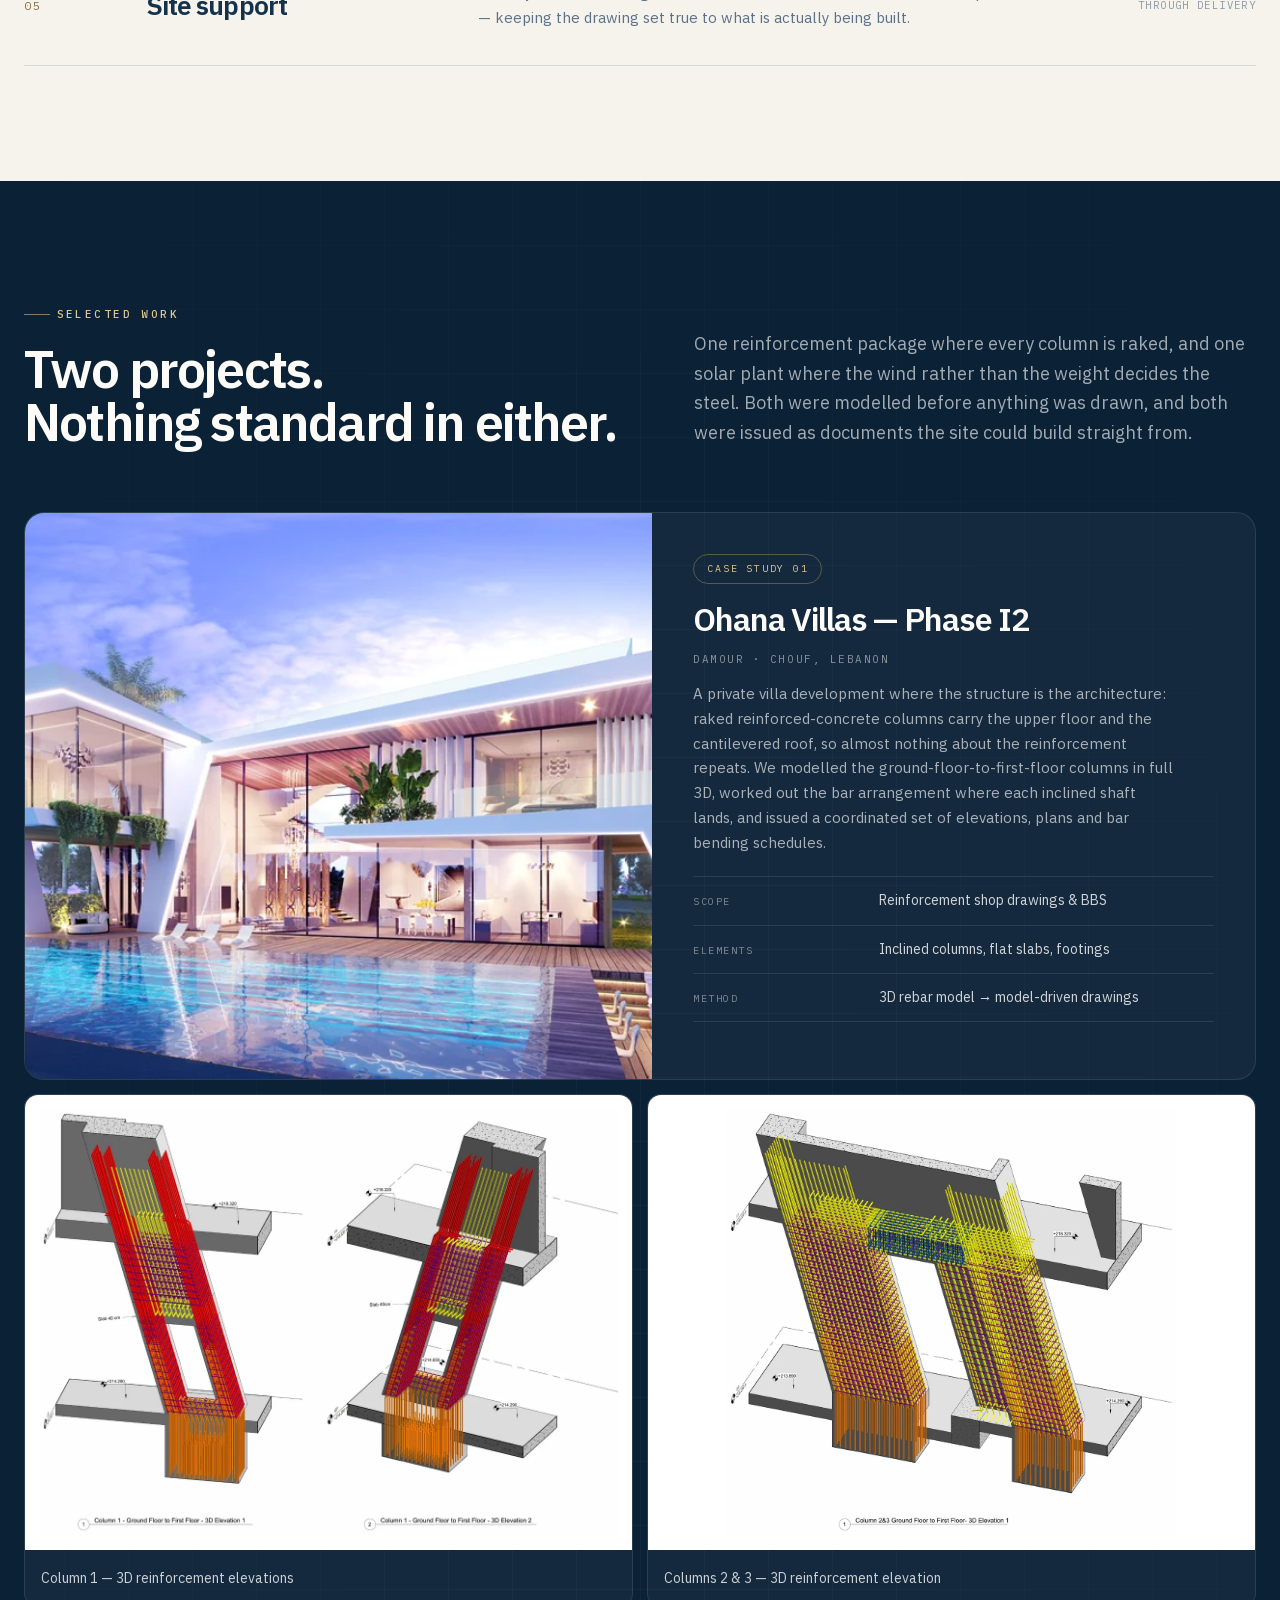
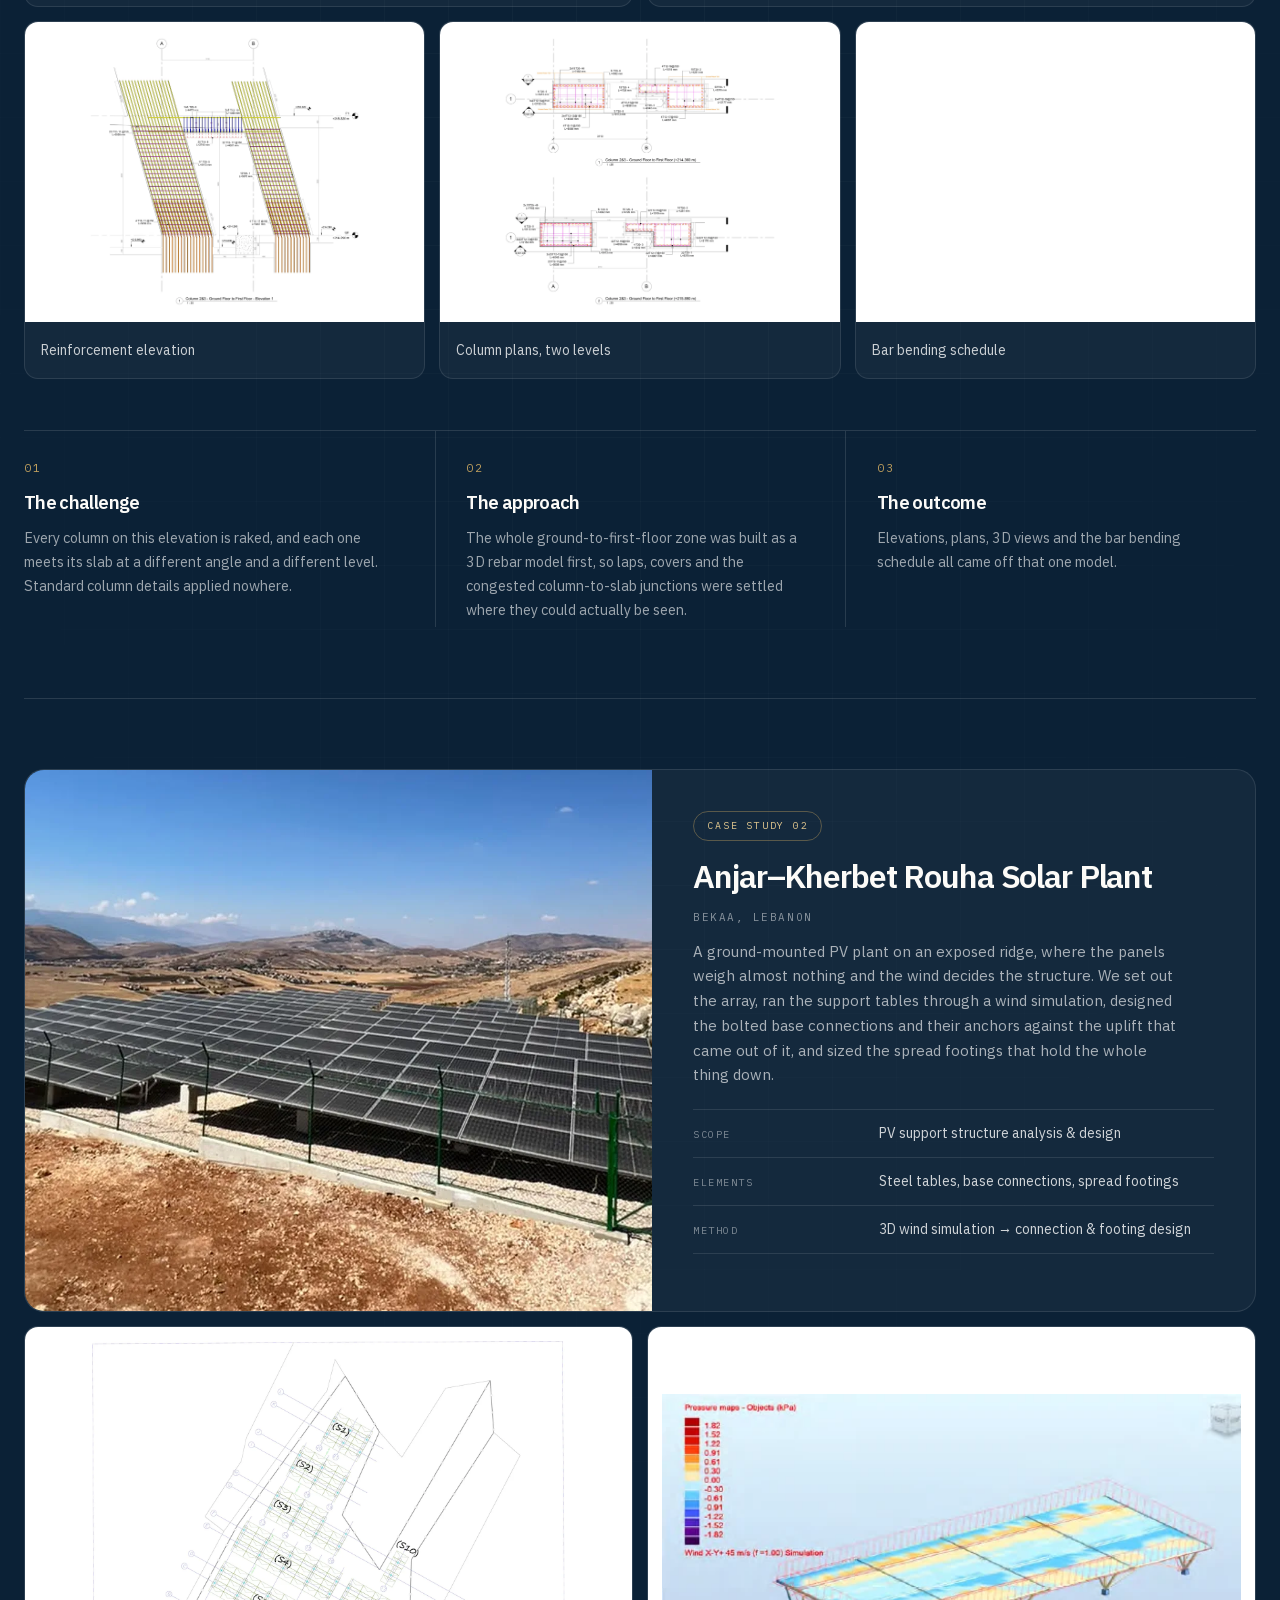
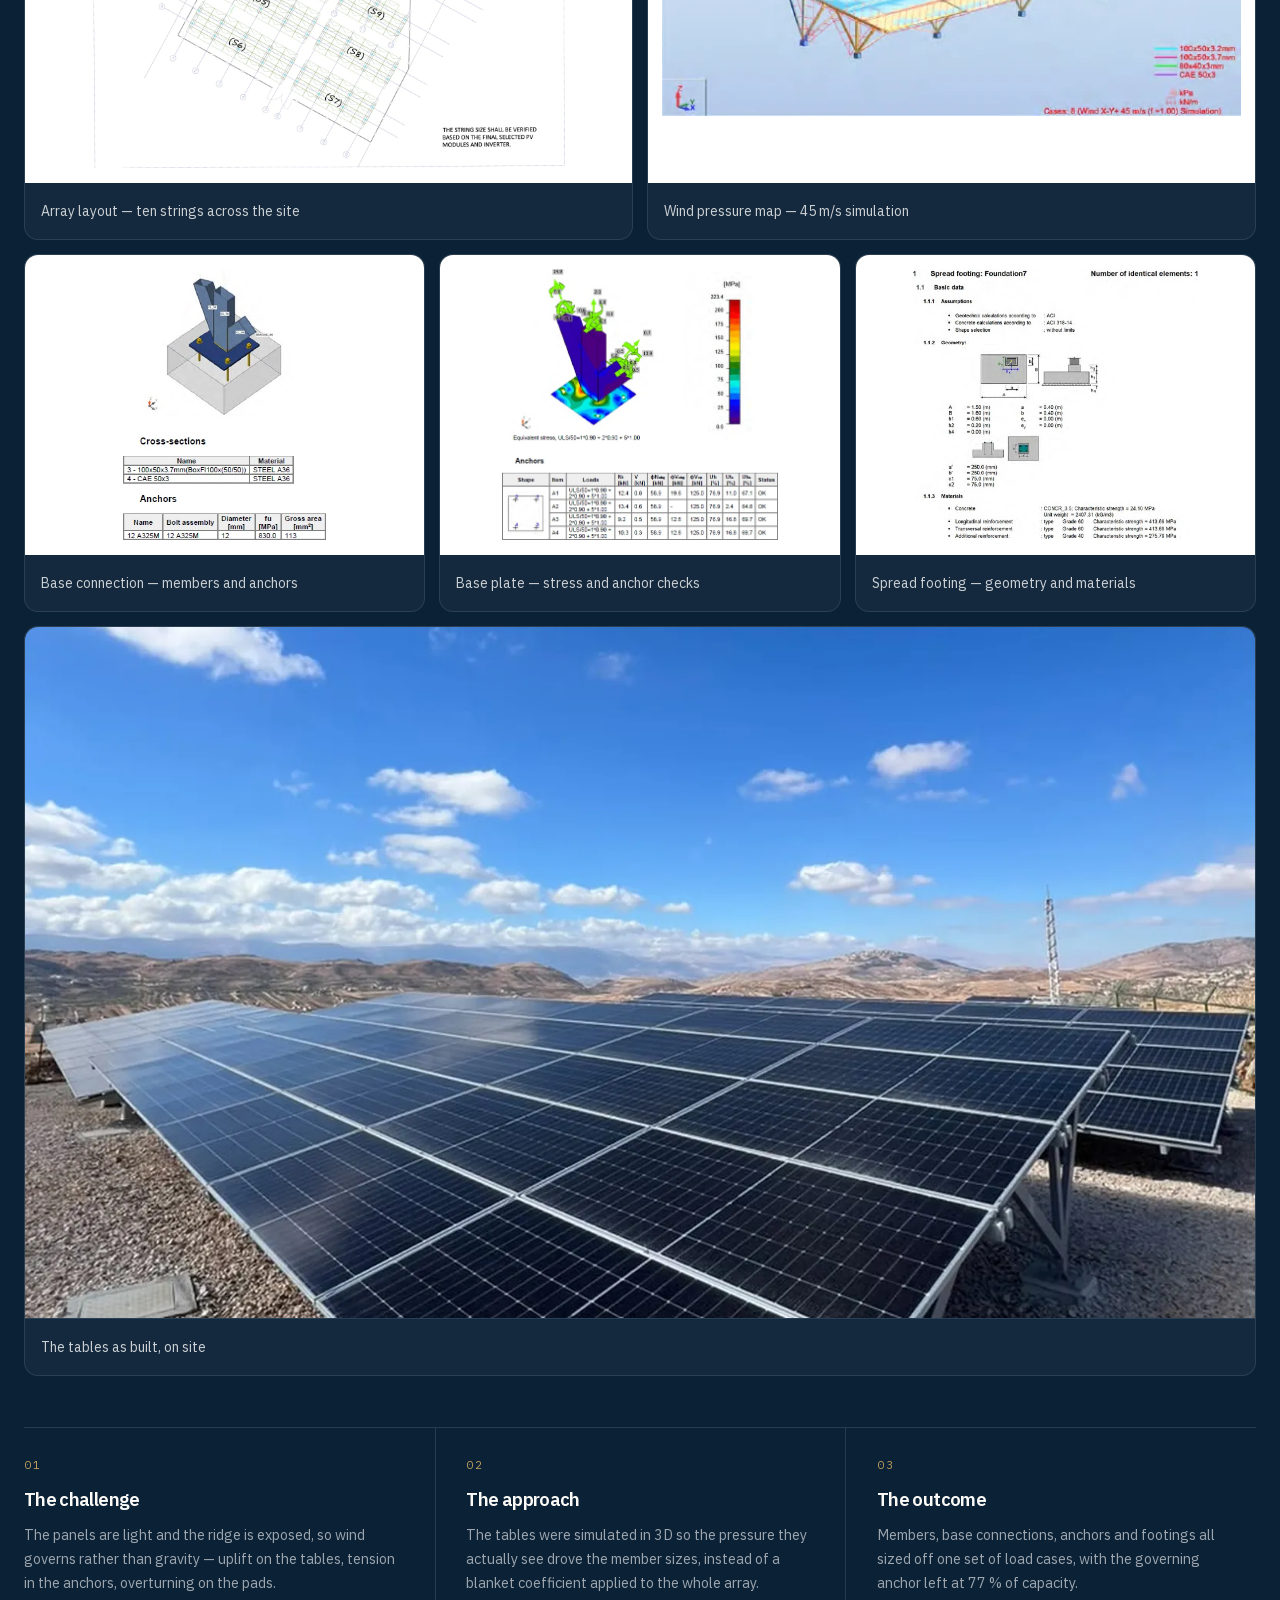
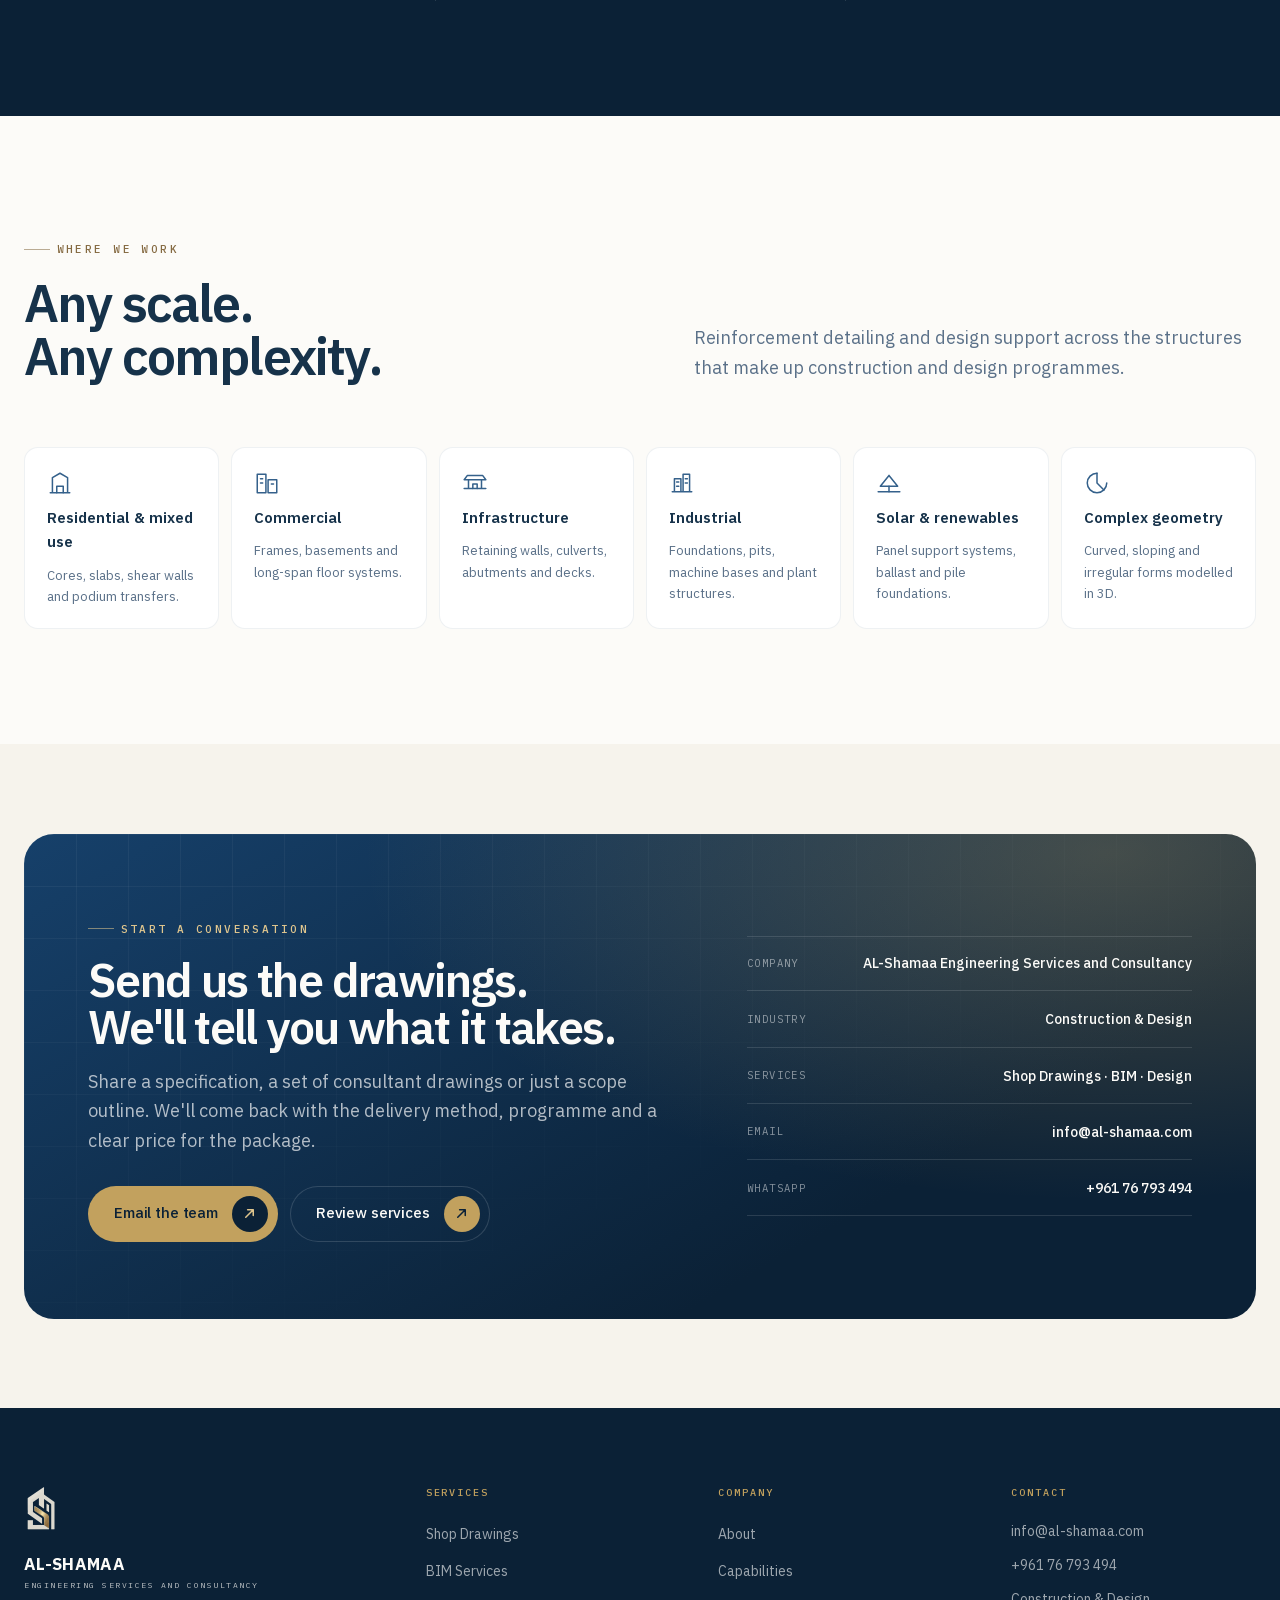
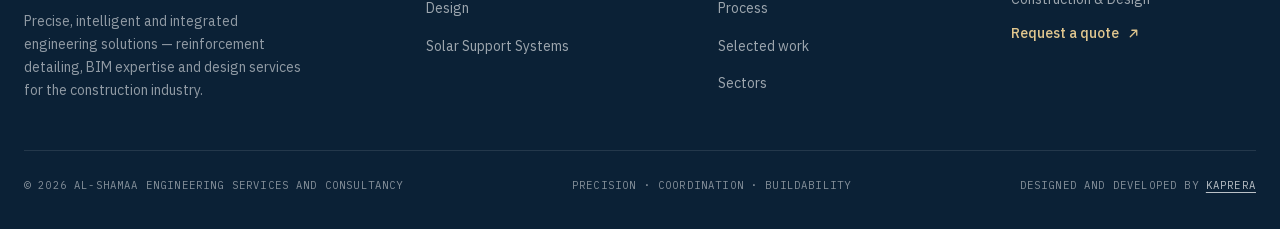
==== commit 4263d4d1: "Add the Anjar–Kherbet Rouha solar plant case study #work carried one project and its heading said so" ====
--- a/index.html
+++ b/index.html
@@ -43,9 +43,9 @@
 <link rel="preload" href="assets/fonts/plex-sans-var-latin.woff2" as="font" type="font/woff2" crossorigin>
 <link rel="preload" href="assets/fonts/plex-sans-italic-var-latin.woff2" as="font" type="font/woff2" crossorigin>
 <link rel="preload" href="assets/fonts/plex-mono-500-latin.woff2" as="font" type="font/woff2" crossorigin>
-<link rel="stylesheet" href="assets/css/styles.css?v=4">
-
-<script src="assets/js/i18n.js?v=4" defer></script>
+<link rel="stylesheet" href="assets/css/styles.css?v=5">
+
+<script src="assets/js/i18n.js?v=5" defer></script>
 <script src="assets/js/main.js?v=1" defer></script>
 
 <script type="application/ld+json">
@@ -632,103 +632,210 @@
     <div class="section-head">
       <div data-reveal>
         <span class="eyebrow eyebrow--light"><span data-i18n>Selected work</span></span>
-        <h2 class="display section-title"><span data-i18n>A villa that leans.</span><br><span data-i18n>Rebar that follows.</span></h2>
+        <h2 class="display section-title"><span data-i18n>Two projects.</span><br><span data-i18n>Nothing standard in either.</span></h2>
       </div>
       <p class="lede d-100" data-reveal>
-        <span data-i18n>One reinforcement package taken end to end — modelled in 3D against the architecture, resolved where the columns meet the slabs, and issued as drawings and schedules the steel fixers could work straight from.</span>
+        <span data-i18n>One reinforcement package where every column is raked, and one solar plant where the wind rather than the weight decides the steel. Both were modelled before anything was drawn, and both were issued as documents the site could build straight from.</span>
       </p>
     </div>
 
-    <article class="case" data-reveal>
-      <figure class="case__hero">
-        <img src="assets/img/work/ohana-villa.webp" width="900" height="506" loading="lazy" decoding="async"
-             alt="Ohana Villas — a contemporary villa of white, inclined and cantilevered volumes above a reflecting pool.">
-      </figure>
-
-      <div class="case__side">
-        <span class="case__tag"><span data-i18n>Case study</span></span>
-        <h3 class="case__title">Ohana Villas — <span data-i18n>Phase I2</span></h3>
-        <p class="case__loc"><span data-i18n>Damour · Chouf, Lebanon</span></p>
-        <p class="case__lede">
-          <span data-i18n>A private villa development where the structure is the architecture: raked reinforced-concrete columns carry the upper floor and the cantilevered roof, so almost nothing about the reinforcement repeats. We modelled the ground-floor-to-first-floor columns in full 3D, worked out the bar arrangement where each inclined shaft lands, and issued a coordinated set of elevations, plans and bar bending schedules.</span>
-        </p>
-        <dl class="case__facts">
-          <div><dt><span data-i18n>Scope</span></dt><dd><span data-i18n>Reinforcement shop drawings &amp; BBS</span></dd></div>
-          <div><dt><span data-i18n>Elements</span></dt><dd><span data-i18n>Inclined columns, flat slabs, footings</span></dd></div>
-          <div><dt><span data-i18n>Method</span></dt><dd><span data-i18n>3D rebar model → model-driven drawings</span></dd></div>
-        </dl>
-      </div>
-    </article>
-
-    <div class="case-grid">
-
-      <figure class="sheet sheet--half" data-reveal>
-        <div class="sheet__img">
-          <img src="assets/img/work/ohana-3d-column-1.webp" width="1200" height="884" loading="lazy" decoding="async"
-               alt="Two 3D views of the reinforcement in inclined Column 1, showing starter bars, main bars and links passing through the slab.">
-        </div>
-        <figcaption>
-          <span class="sheet__t"><span data-i18n>Column 1 — 3D reinforcement elevations</span></span>
-        </figcaption>
-      </figure>
-
-      <figure class="sheet sheet--half d-70" data-reveal>
-        <div class="sheet__img">
-          <img src="assets/img/work/ohana-3d-columns-23.webp" width="1200" height="1132" loading="lazy" decoding="async"
-               alt="3D reinforcement model of the twin inclined Columns 2 and 3 and the beam spanning between them.">
-        </div>
-        <figcaption>
-          <span class="sheet__t"><span data-i18n>Columns 2 &amp; 3 — 3D reinforcement elevation</span></span>
-        </figcaption>
-      </figure>
-
-      <figure class="sheet sheet--third" data-reveal>
-        <div class="sheet__img">
-          <img src="assets/img/work/ohana-elevation.webp" width="1200" height="1189" loading="lazy" decoding="async"
-               alt="Reinforcement elevation of the inclined Columns 2 and 3 with bar marks, spacings and cut lengths annotated.">
-        </div>
-        <figcaption>
-          <span class="sheet__t"><span data-i18n>Reinforcement elevation</span></span>
-        </figcaption>
-      </figure>
-
-      <figure class="sheet sheet--third d-70" data-reveal>
-        <div class="sheet__img">
-          <img src="assets/img/work/ohana-plans.webp" width="1200" height="1187" loading="lazy" decoding="async"
-               alt="Reinforcement plans of Columns 2 and 3 at two floor levels, with bar marks and dimensions between grids A and B.">
-        </div>
-        <figcaption>
-          <span class="sheet__t"><span data-i18n>Column plans, two levels</span></span>
-        </figcaption>
-      </figure>
-
-      <figure class="sheet sheet--third d-140" data-reveal>
-        <div class="sheet__img">
-          <img src="assets/img/work/ohana-bbs.webp" width="1200" height="813" loading="lazy" decoding="async"
-               alt="Bar bending schedule listing position, quantity, diameter, cut length and bending shape for every bar mark.">
-        </div>
-        <figcaption>
-          <span class="sheet__t"><span data-i18n>Bar bending schedule</span></span>
-        </figcaption>
-      </figure>
-
-    </div>
-
-    <div class="case-notes">
-      <div class="cnote" data-reveal>
-        <span class="cnote__n">01</span>
-        <h4><span data-i18n>The challenge</span></h4>
-        <p><span data-i18n>Every column on this elevation is raked, and each one meets its slab at a different angle and a different level. Standard column details applied nowhere.</span></p>
-      </div>
-      <div class="cnote d-70" data-reveal>
-        <span class="cnote__n">02</span>
-        <h4><span data-i18n>The approach</span></h4>
-        <p><span data-i18n>The whole ground-to-first-floor zone was built as a 3D rebar model first, so laps, covers and the congested column-to-slab junctions were settled where they could actually be seen.</span></p>
-      </div>
-      <div class="cnote d-140" data-reveal>
-        <span class="cnote__n">03</span>
-        <h4><span data-i18n>The outcome</span></h4>
-        <p><span data-i18n>Elevations, plans, 3D views and the bar bending schedule all came off that one model.</span></p>
+    <div class="project">
+      <article class="case" data-reveal>
+        <figure class="case__hero">
+          <img src="assets/img/work/ohana-villa.webp" width="900" height="506" loading="lazy" decoding="async"
+               alt="Ohana Villas — a contemporary villa of white, inclined and cantilevered volumes above a reflecting pool.">
+        </figure>
+
+        <div class="case__side">
+          <span class="case__tag"><span data-i18n>Case study</span> 01</span>
+          <h3 class="case__title">Ohana Villas — <span data-i18n>Phase I2</span></h3>
+          <p class="case__loc"><span data-i18n>Damour · Chouf, Lebanon</span></p>
+          <p class="case__lede">
+            <span data-i18n>A private villa development where the structure is the architecture: raked reinforced-concrete columns carry the upper floor and the cantilevered roof, so almost nothing about the reinforcement repeats. We modelled the ground-floor-to-first-floor columns in full 3D, worked out the bar arrangement where each inclined shaft lands, and issued a coordinated set of elevations, plans and bar bending schedules.</span>
+          </p>
+          <dl class="case__facts">
+            <div><dt><span data-i18n>Scope</span></dt><dd><span data-i18n>Reinforcement shop drawings &amp; BBS</span></dd></div>
+            <div><dt><span data-i18n>Elements</span></dt><dd><span data-i18n>Inclined columns, flat slabs, footings</span></dd></div>
+            <div><dt><span data-i18n>Method</span></dt><dd><span data-i18n>3D rebar model → model-driven drawings</span></dd></div>
+          </dl>
+        </div>
+      </article>
+
+      <div class="case-grid">
+
+        <figure class="sheet sheet--half" data-reveal>
+          <div class="sheet__img">
+            <img src="assets/img/work/ohana-3d-column-1.webp" width="1200" height="884" loading="lazy" decoding="async"
+                 alt="Two 3D views of the reinforcement in inclined Column 1, showing starter bars, main bars and links passing through the slab.">
+          </div>
+          <figcaption>
+            <span class="sheet__t"><span data-i18n>Column 1 — 3D reinforcement elevations</span></span>
+          </figcaption>
+        </figure>
+
+        <figure class="sheet sheet--half d-70" data-reveal>
+          <div class="sheet__img">
+            <img src="assets/img/work/ohana-3d-columns-23.webp" width="1200" height="1132" loading="lazy" decoding="async"
+                 alt="3D reinforcement model of the twin inclined Columns 2 and 3 and the beam spanning between them.">
+          </div>
+          <figcaption>
+            <span class="sheet__t"><span data-i18n>Columns 2 &amp; 3 — 3D reinforcement elevation</span></span>
+          </figcaption>
+        </figure>
+
+        <figure class="sheet sheet--third" data-reveal>
+          <div class="sheet__img">
+            <img src="assets/img/work/ohana-elevation.webp" width="1200" height="1189" loading="lazy" decoding="async"
+                 alt="Reinforcement elevation of the inclined Columns 2 and 3 with bar marks, spacings and cut lengths annotated.">
+          </div>
+          <figcaption>
+            <span class="sheet__t"><span data-i18n>Reinforcement elevation</span></span>
+          </figcaption>
+        </figure>
+
+        <figure class="sheet sheet--third d-70" data-reveal>
+          <div class="sheet__img">
+            <img src="assets/img/work/ohana-plans.webp" width="1200" height="1187" loading="lazy" decoding="async"
+                 alt="Reinforcement plans of Columns 2 and 3 at two floor levels, with bar marks and dimensions between grids A and B.">
+          </div>
+          <figcaption>
+            <span class="sheet__t"><span data-i18n>Column plans, two levels</span></span>
+          </figcaption>
+        </figure>
+
+        <figure class="sheet sheet--third d-140" data-reveal>
+          <div class="sheet__img">
+            <img src="assets/img/work/ohana-bbs.webp" width="1200" height="813" loading="lazy" decoding="async"
+                 alt="Bar bending schedule listing position, quantity, diameter, cut length and bending shape for every bar mark.">
+          </div>
+          <figcaption>
+            <span class="sheet__t"><span data-i18n>Bar bending schedule</span></span>
+          </figcaption>
+        </figure>
+
+      </div>
+
+      <div class="case-notes">
+        <div class="cnote" data-reveal>
+          <span class="cnote__n">01</span>
+          <h4><span data-i18n>The challenge</span></h4>
+          <p><span data-i18n>Every column on this elevation is raked, and each one meets its slab at a different angle and a different level. Standard column details applied nowhere.</span></p>
+        </div>
+        <div class="cnote d-70" data-reveal>
+          <span class="cnote__n">02</span>
+          <h4><span data-i18n>The approach</span></h4>
+          <p><span data-i18n>The whole ground-to-first-floor zone was built as a 3D rebar model first, so laps, covers and the congested column-to-slab junctions were settled where they could actually be seen.</span></p>
+        </div>
+        <div class="cnote d-140" data-reveal>
+          <span class="cnote__n">03</span>
+          <h4><span data-i18n>The outcome</span></h4>
+          <p><span data-i18n>Elevations, plans, 3D views and the bar bending schedule all came off that one model.</span></p>
+        </div>
+      </div>
+    </div>
+
+    <div class="project">
+      <article class="case" data-reveal>
+        <figure class="case__hero">
+          <img src="assets/img/work/pv-array.webp" width="1600" height="900" loading="lazy" decoding="async"
+               alt="The completed solar plant on a Bekaa hillside — rows of panels on concrete plinths inside a perimeter fence, with the valley and mountains behind.">
+        </figure>
+
+        <div class="case__side">
+          <span class="case__tag"><span data-i18n>Case study</span> 02</span>
+          <h3 class="case__title"><span data-i18n>Anjar–Kherbet Rouha Solar Plant</span></h3>
+          <p class="case__loc"><span data-i18n>Bekaa, Lebanon</span></p>
+          <p class="case__lede">
+            <span data-i18n>A ground-mounted PV plant on an exposed ridge, where the panels weigh almost nothing and the wind decides the structure. We set out the array, ran the support tables through a wind simulation, designed the bolted base connections and their anchors against the uplift that came out of it, and sized the spread footings that hold the whole thing down.</span>
+          </p>
+          <dl class="case__facts">
+            <div><dt><span data-i18n>Scope</span></dt><dd><span data-i18n>PV support structure analysis &amp; design</span></dd></div>
+            <div><dt><span data-i18n>Elements</span></dt><dd><span data-i18n>Steel tables, base connections, spread footings</span></dd></div>
+            <div><dt><span data-i18n>Method</span></dt><dd><span data-i18n>3D wind simulation → connection &amp; footing design</span></dd></div>
+          </dl>
+        </div>
+      </article>
+
+      <div class="case-grid">
+
+        <figure class="sheet sheet--half" data-reveal>
+          <div class="sheet__img">
+            <img src="assets/img/work/pv-layout.webp" width="1400" height="1260" loading="lazy" decoding="async"
+                 alt="Site plan of the photovoltaic array: ten panel strings labelled S1 to S10 set out on a lettered and numbered grid across the plot.">
+          </div>
+          <figcaption>
+            <span class="sheet__t"><span data-i18n>Array layout — ten strings across the site</span></span>
+          </figcaption>
+        </figure>
+
+        <figure class="sheet sheet--half d-70" data-reveal>
+          <div class="sheet__img">
+            <img src="assets/img/work/pv-wind.webp" width="561" height="312" loading="lazy" decoding="async"
+                 alt="Wind pressure map in kilopascals across the 3D model of a panel support table, from a 45 metre-per-second wind simulation.">
+          </div>
+          <figcaption>
+            <span class="sheet__t"><span data-i18n>Wind pressure map — 45 m/s simulation</span></span>
+          </figcaption>
+        </figure>
+
+        <figure class="sheet sheet--third" data-reveal>
+          <div class="sheet__img">
+            <img src="assets/img/work/pv-connection.webp" width="321" height="428" loading="lazy" decoding="async"
+                 alt="3D view of a support frame base: box sections and an angle brace landing on a plate anchored into a concrete pedestal, above the cross-section schedule.">
+          </div>
+          <figcaption>
+            <span class="sheet__t"><span data-i18n>Base connection — members and anchors</span></span>
+          </figcaption>
+        </figure>
+
+        <figure class="sheet sheet--third d-70" data-reveal>
+          <div class="sheet__img">
+            <img src="assets/img/work/pv-anchors.webp" width="559" height="548" loading="lazy" decoding="async"
+                 alt="Equivalent stress plot on the base plate under the governing load combination, with each of the four anchors listed and its utilisation checked.">
+          </div>
+          <figcaption>
+            <span class="sheet__t"><span data-i18n>Base plate — stress and anchor checks</span></span>
+          </figcaption>
+        </figure>
+
+        <figure class="sheet sheet--third d-140" data-reveal>
+          <div class="sheet__img">
+            <img src="assets/img/work/pv-footing.webp" width="497" height="471" loading="lazy" decoding="async"
+                 alt="Spread footing design output: pad and pedestal geometry dimensioned, with the concrete strength and reinforcement grades listed below.">
+          </div>
+          <figcaption>
+            <span class="sheet__t"><span data-i18n>Spread footing — geometry and materials</span></span>
+          </figcaption>
+        </figure>
+
+        <figure class="sheet sheet--full sheet--photo d-70" data-reveal>
+          <div class="sheet__img">
+            <img src="assets/img/work/pv-built.webp" width="1600" height="900" loading="lazy" decoding="async"
+                 alt="The finished array from ground level: panels carried on galvanised steel tables over a gravel bed, with the Bekaa hills beyond.">
+          </div>
+          <figcaption>
+            <span class="sheet__t"><span data-i18n>The tables as built, on site</span></span>
+          </figcaption>
+        </figure>
+
+      </div>
+
+      <div class="case-notes">
+        <div class="cnote" data-reveal>
+          <span class="cnote__n">01</span>
+          <h4><span data-i18n>The challenge</span></h4>
+          <p><span data-i18n>The panels are light and the ridge is exposed, so wind governs rather than gravity — uplift on the tables, tension in the anchors, overturning on the pads.</span></p>
+        </div>
+        <div class="cnote d-70" data-reveal>
+          <span class="cnote__n">02</span>
+          <h4><span data-i18n>The approach</span></h4>
+          <p><span data-i18n>The tables were simulated in 3D so the pressure they actually see drove the member sizes, instead of a blanket coefficient applied to the whole array.</span></p>
+        </div>
+        <div class="cnote d-140" data-reveal>
+          <span class="cnote__n">03</span>
+          <h4><span data-i18n>The outcome</span></h4>
+          <p><span data-i18n>Members, base connections, anchors and footings all sized off one set of load cases, with the governing anchor left at 77 % of capacity.</span></p>
+        </div>
       </div>
     </div>
   </div>
--- a/assets/css/styles.css
+++ b/assets/css/styles.css
@@ -875,11 +875,20 @@
 .case__facts dt{ font-family:var(--font-mono); font-size:.63rem; letter-spacing:.15em; text-transform:uppercase; color:rgba(255,255,255,.45); }
 .case__facts dd{ font-size:.875rem; color:rgba(255,255,255,.8); }
 
+/* The section carries more than one project. Each is a block — header card,
+   sheet grid, closing notes — and the rule is the seam between them. */
+.project + .project{
+  margin-top:clamp(44px,5.5vw,80px);
+  padding-top:clamp(44px,5.5vw,80px);
+  border-top:1px solid rgba(255,255,255,.12);
+}
+
 .case-grid{ display:grid; gap:14px; margin-top:14px; }
 @media (min-width:720px){
   .case-grid{ grid-template-columns:repeat(6,1fr); }
   .sheet--half{ grid-column:span 3; }
   .sheet--third{ grid-column:span 2; }
+  .sheet--full{ grid-column:1 / -1; }
 }
 .sheet{
   margin:0;
@@ -900,6 +909,10 @@
   border-bottom:1px solid rgba(255,255,255,.1);
 }
 .sheet__img img{ display:block; width:100%; height:100%; object-fit:contain; }
+/* One card in the solar set is a photograph rather than a drawing: it fills
+   its frame instead of being letterboxed onto the white sheet ground. */
+.sheet--photo .sheet__img{ aspect-ratio:16/9; padding:0; background:#0F2A42; }
+.sheet--photo .sheet__img img{ object-fit:cover; }
 .sheet figcaption{ padding:14px 16px 16px; }
 .sheet__t{ font-size:.875rem; color:rgba(255,255,255,.78); line-height:1.45; }
 .case-notes{ display:grid; margin-top:clamp(34px,4vw,56px); border-top:1px solid rgba(255,255,255,.12); }
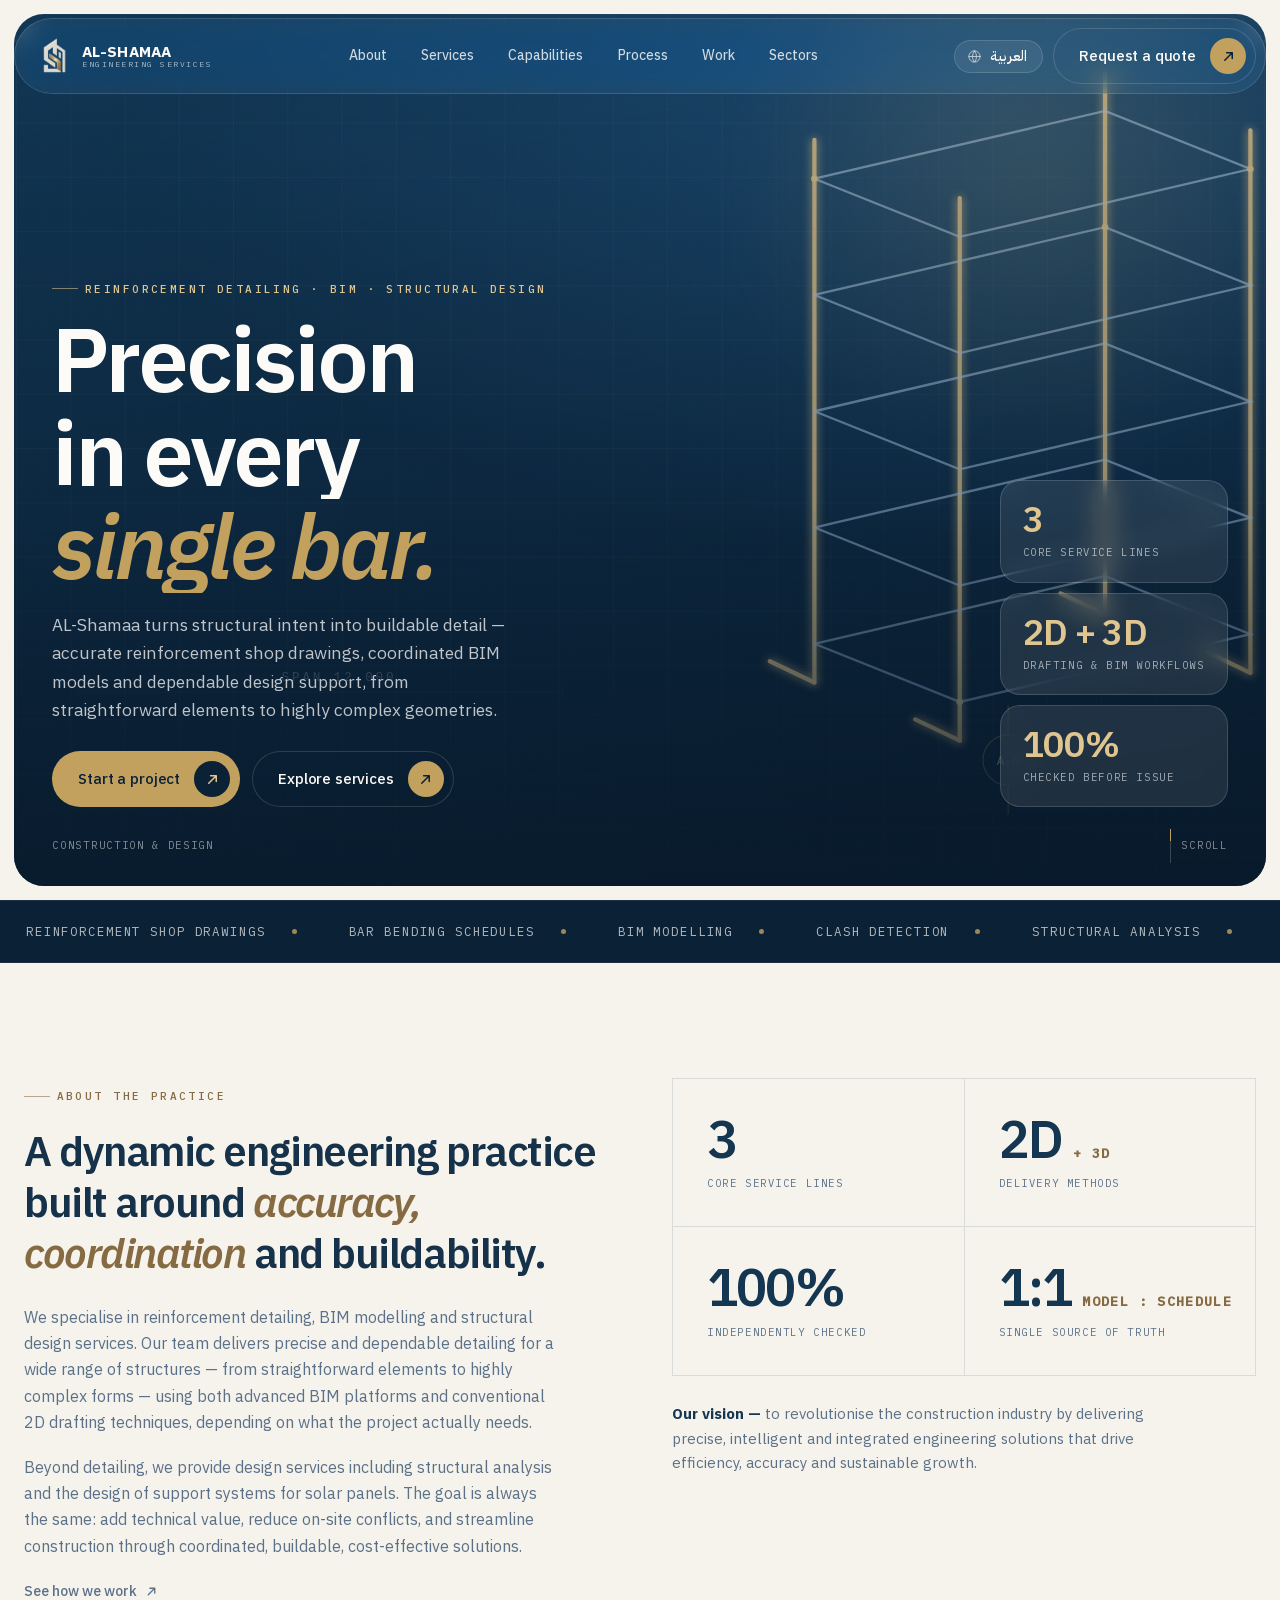
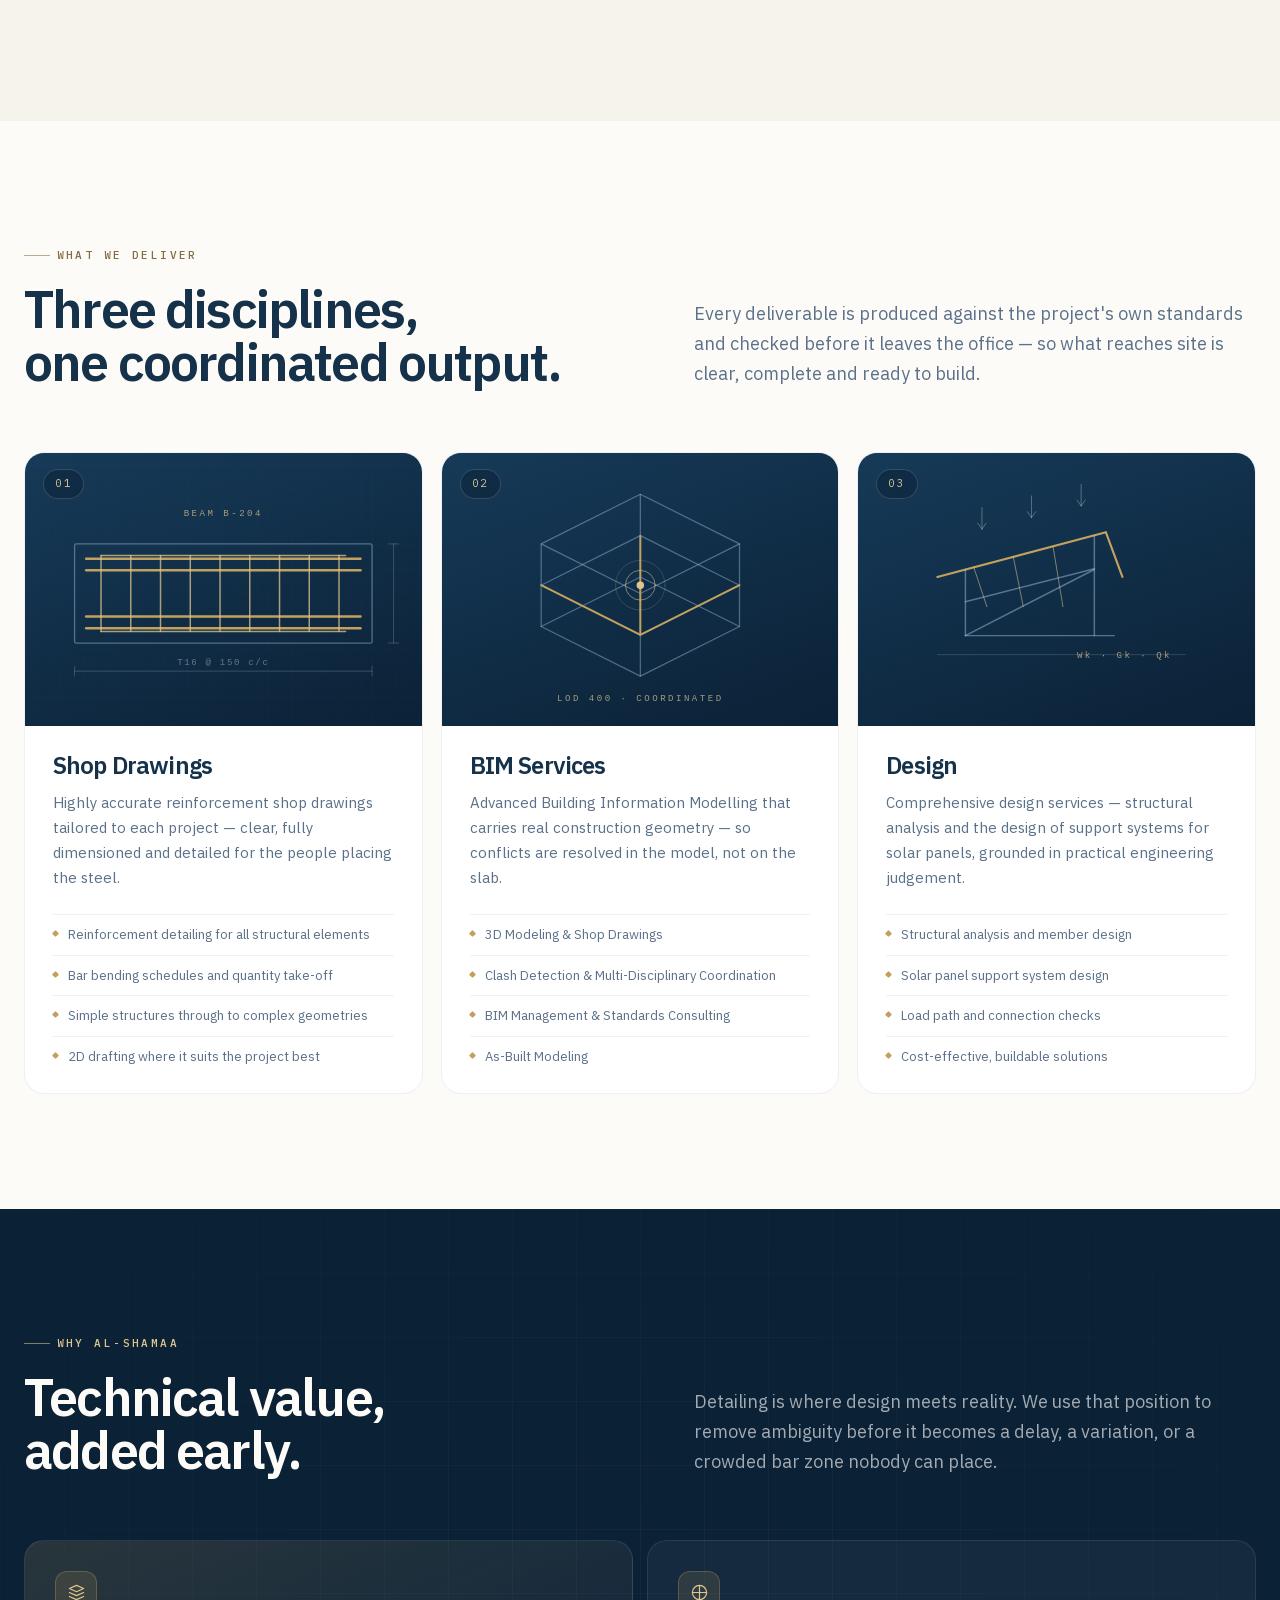
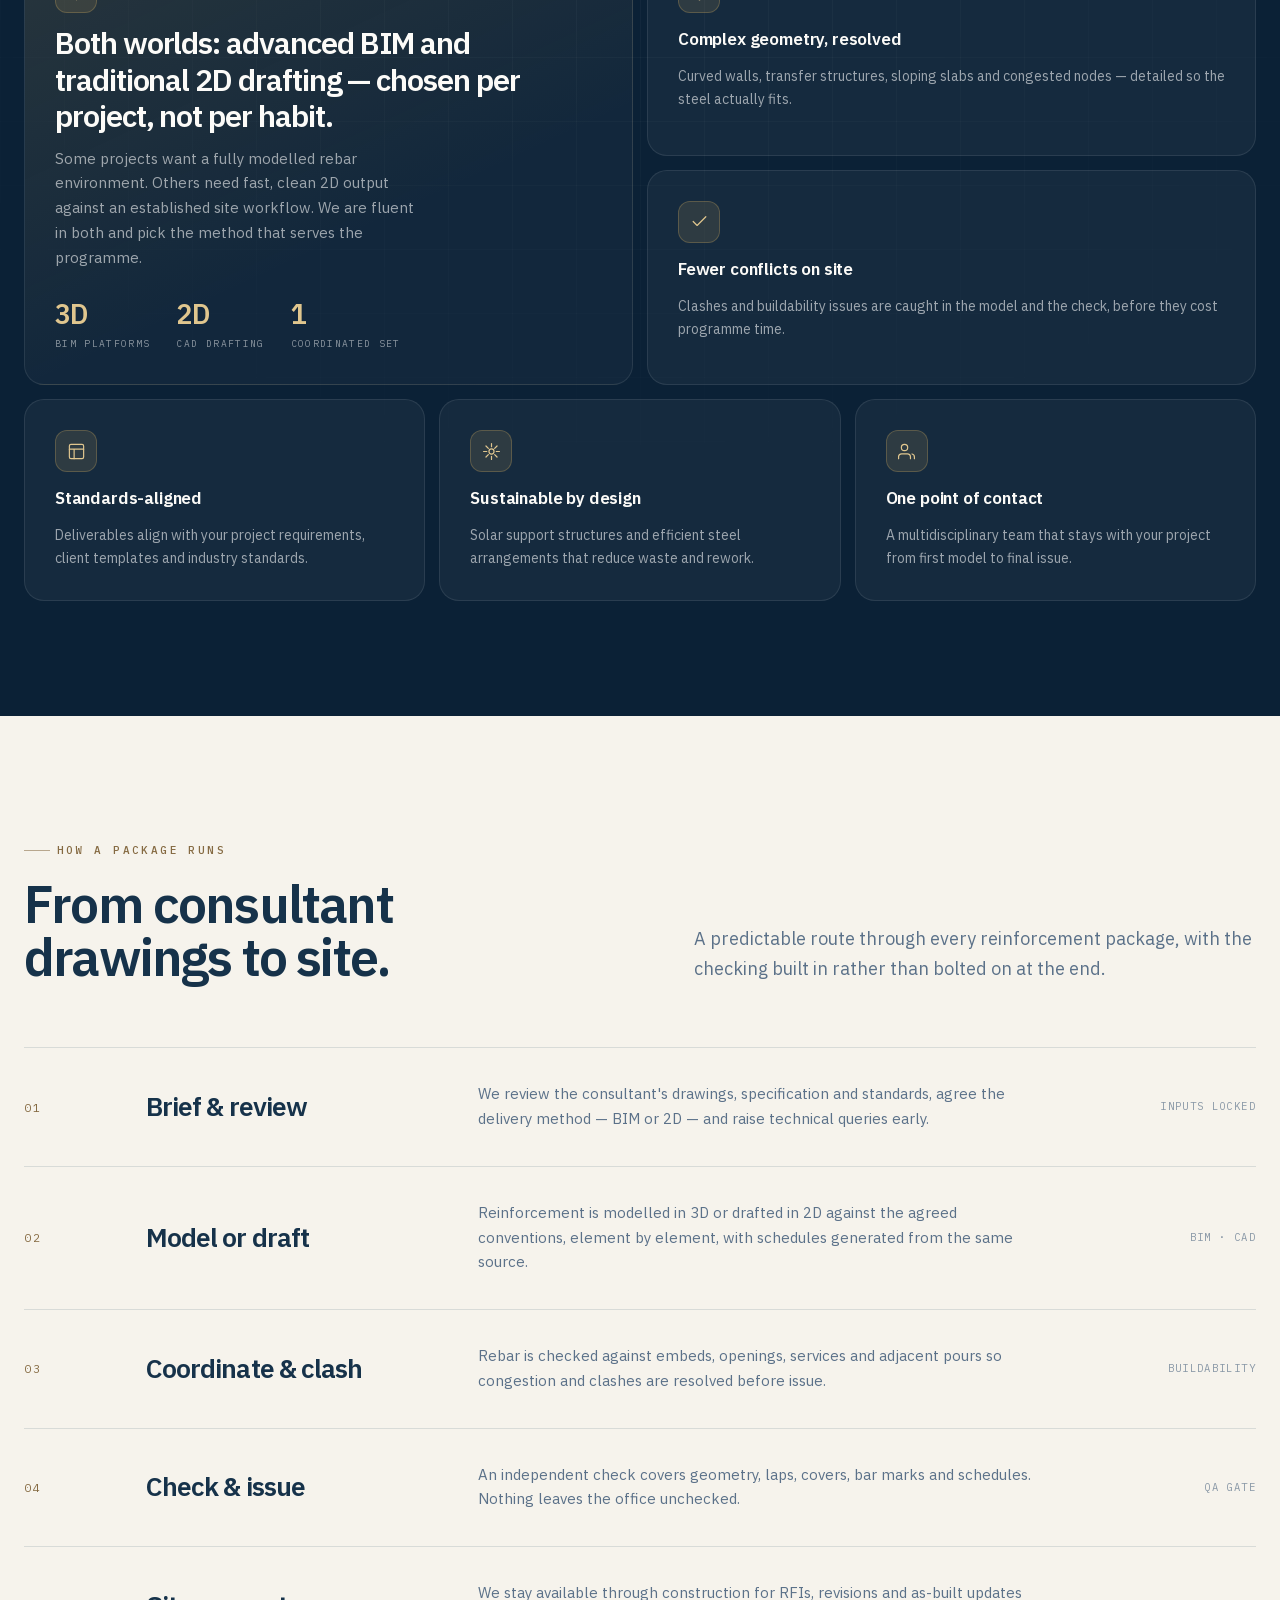
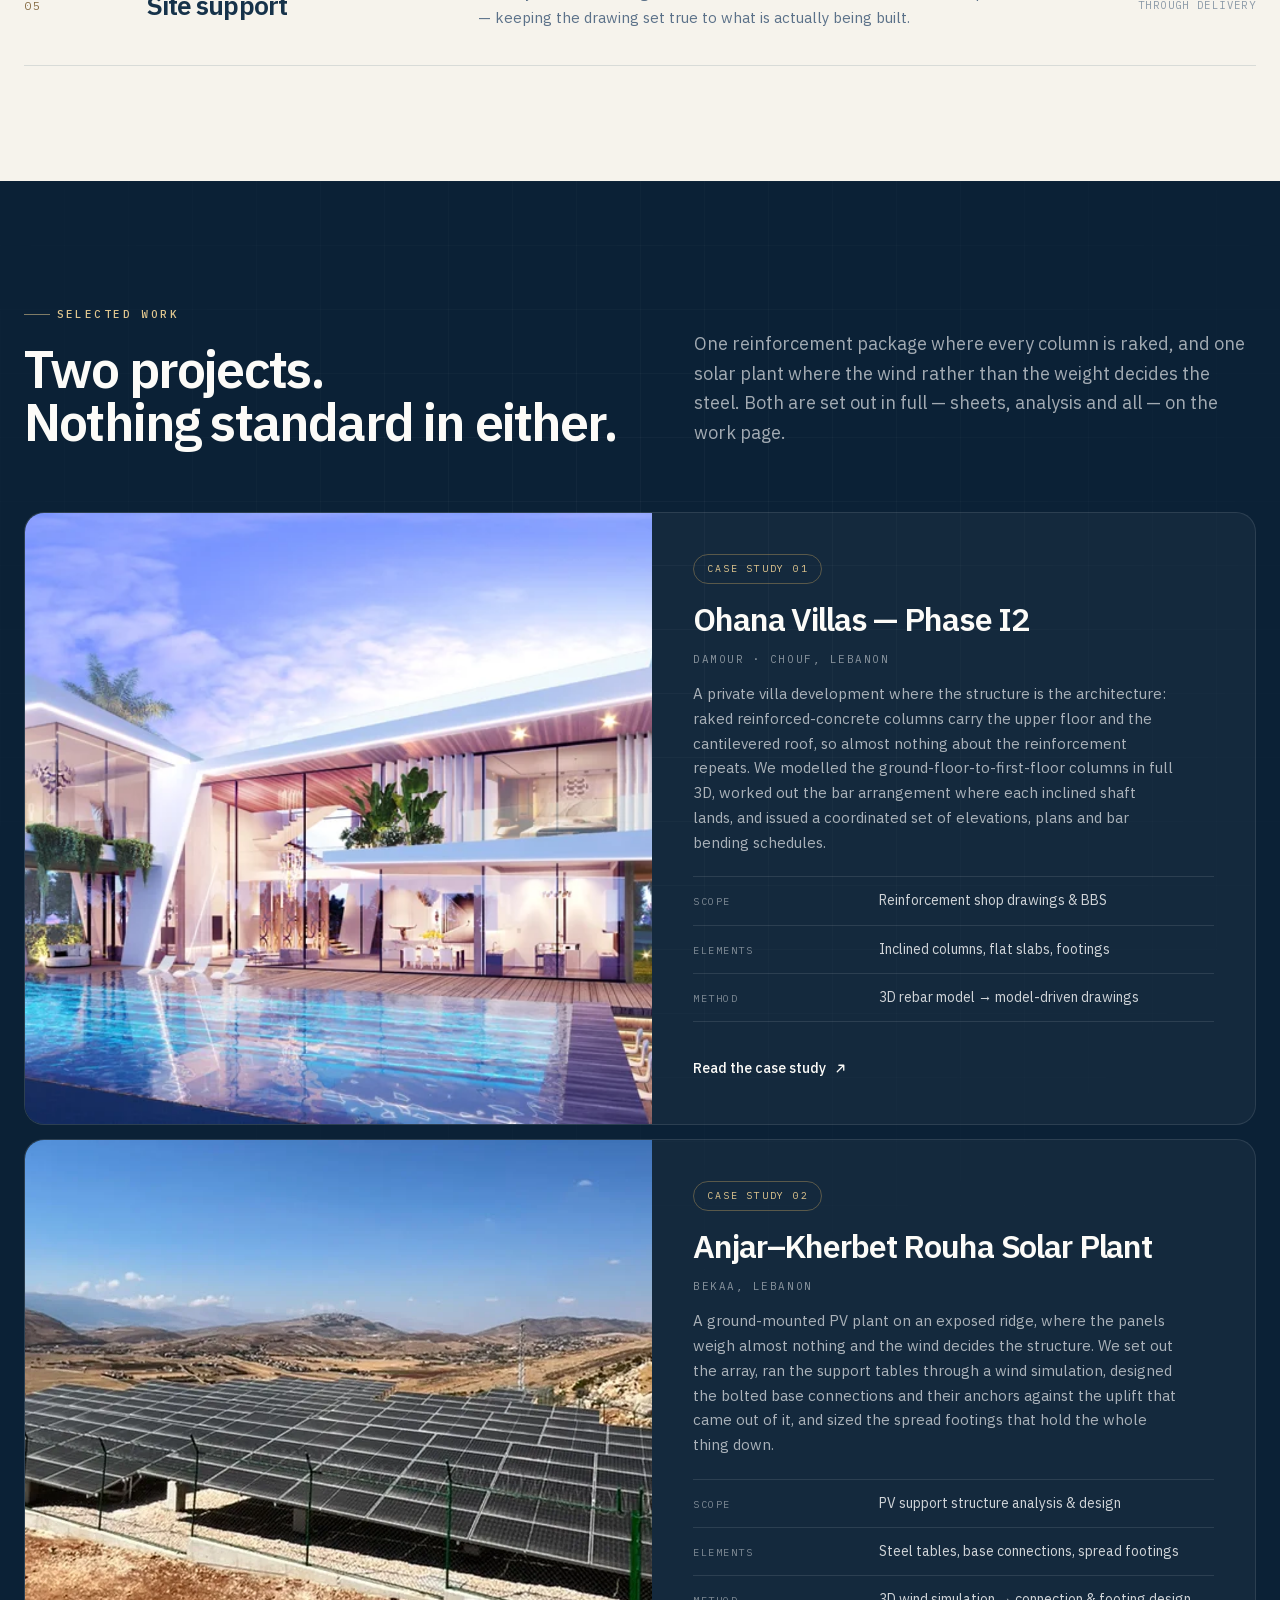
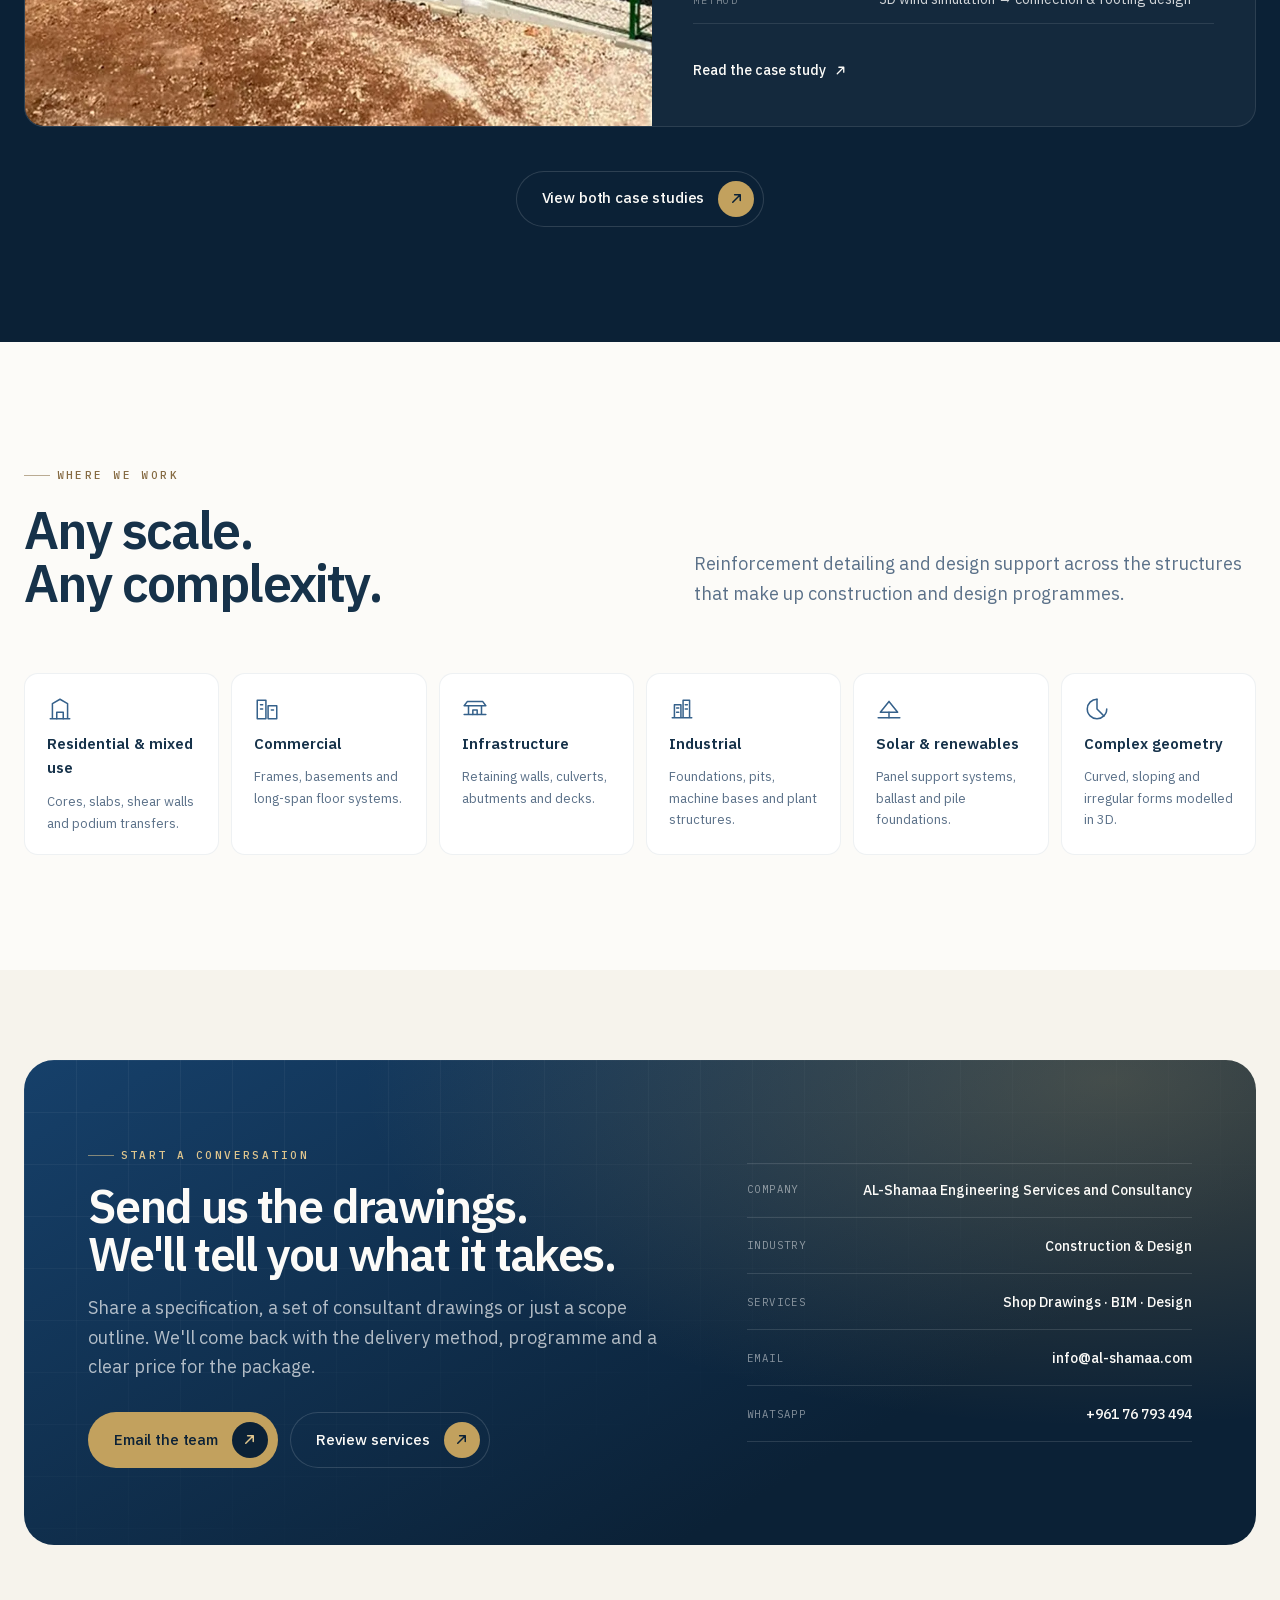
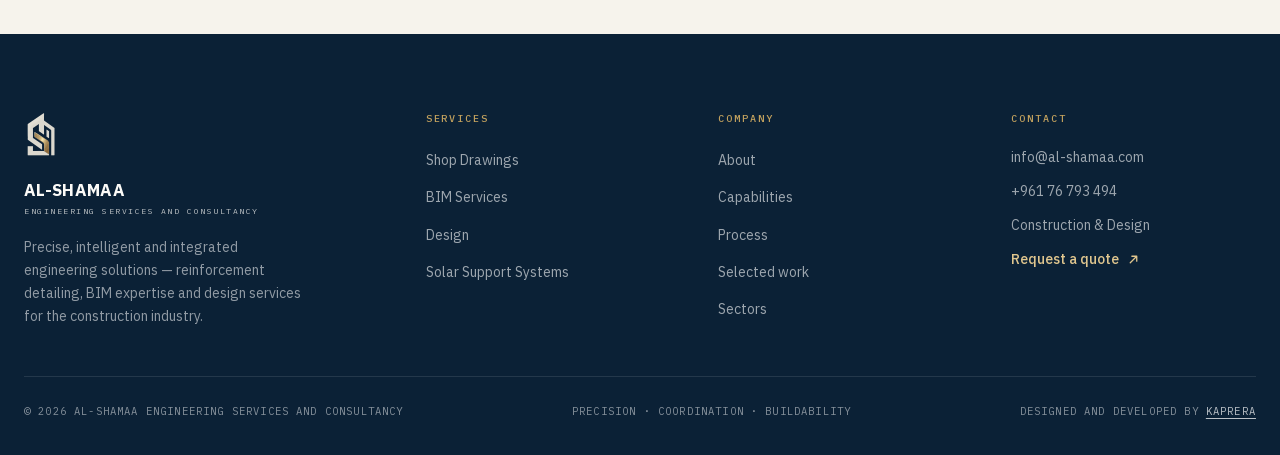
==== commit 363264e6: "Move the case studies onto their own page The case studies outgrew a section. #work carried two full" ====
--- a/index.html
+++ b/index.html
@@ -43,9 +43,9 @@
 <link rel="preload" href="assets/fonts/plex-sans-var-latin.woff2" as="font" type="font/woff2" crossorigin>
 <link rel="preload" href="assets/fonts/plex-sans-italic-var-latin.woff2" as="font" type="font/woff2" crossorigin>
 <link rel="preload" href="assets/fonts/plex-mono-500-latin.woff2" as="font" type="font/woff2" crossorigin>
-<link rel="stylesheet" href="assets/css/styles.css?v=5">
-
-<script src="assets/js/i18n.js?v=5" defer></script>
+<link rel="stylesheet" href="assets/css/styles.css?v=6">
+
+<script src="assets/js/i18n.js?v=6" defer></script>
 <script src="assets/js/main.js?v=1" defer></script>
 
 <script type="application/ld+json">
@@ -635,11 +635,11 @@
         <h2 class="display section-title"><span data-i18n>Two projects.</span><br><span data-i18n>Nothing standard in either.</span></h2>
       </div>
       <p class="lede d-100" data-reveal>
-        <span data-i18n>One reinforcement package where every column is raked, and one solar plant where the wind rather than the weight decides the steel. Both were modelled before anything was drawn, and both were issued as documents the site could build straight from.</span>
+        <span data-i18n>One reinforcement package where every column is raked, and one solar plant where the wind rather than the weight decides the steel. Both are set out in full — sheets, analysis and all — on the work page.</span>
       </p>
     </div>
 
-    <div class="project">
+    <div class="case-stack">
       <article class="case" data-reveal>
         <figure class="case__hero">
           <img src="assets/img/work/ohana-villa.webp" width="900" height="506" loading="lazy" decoding="async"
@@ -658,84 +658,14 @@
             <div><dt><span data-i18n>Elements</span></dt><dd><span data-i18n>Inclined columns, flat slabs, footings</span></dd></div>
             <div><dt><span data-i18n>Method</span></dt><dd><span data-i18n>3D rebar model → model-driven drawings</span></dd></div>
           </dl>
-        </div>
-      </article>
-
-      <div class="case-grid">
-
-        <figure class="sheet sheet--half" data-reveal>
-          <div class="sheet__img">
-            <img src="assets/img/work/ohana-3d-column-1.webp" width="1200" height="884" loading="lazy" decoding="async"
-                 alt="Two 3D views of the reinforcement in inclined Column 1, showing starter bars, main bars and links passing through the slab.">
-          </div>
-          <figcaption>
-            <span class="sheet__t"><span data-i18n>Column 1 — 3D reinforcement elevations</span></span>
-          </figcaption>
-        </figure>
-
-        <figure class="sheet sheet--half d-70" data-reveal>
-          <div class="sheet__img">
-            <img src="assets/img/work/ohana-3d-columns-23.webp" width="1200" height="1132" loading="lazy" decoding="async"
-                 alt="3D reinforcement model of the twin inclined Columns 2 and 3 and the beam spanning between them.">
-          </div>
-          <figcaption>
-            <span class="sheet__t"><span data-i18n>Columns 2 &amp; 3 — 3D reinforcement elevation</span></span>
-          </figcaption>
-        </figure>
-
-        <figure class="sheet sheet--third" data-reveal>
-          <div class="sheet__img">
-            <img src="assets/img/work/ohana-elevation.webp" width="1200" height="1189" loading="lazy" decoding="async"
-                 alt="Reinforcement elevation of the inclined Columns 2 and 3 with bar marks, spacings and cut lengths annotated.">
-          </div>
-          <figcaption>
-            <span class="sheet__t"><span data-i18n>Reinforcement elevation</span></span>
-          </figcaption>
-        </figure>
-
-        <figure class="sheet sheet--third d-70" data-reveal>
-          <div class="sheet__img">
-            <img src="assets/img/work/ohana-plans.webp" width="1200" height="1187" loading="lazy" decoding="async"
-                 alt="Reinforcement plans of Columns 2 and 3 at two floor levels, with bar marks and dimensions between grids A and B.">
-          </div>
-          <figcaption>
-            <span class="sheet__t"><span data-i18n>Column plans, two levels</span></span>
-          </figcaption>
-        </figure>
-
-        <figure class="sheet sheet--third d-140" data-reveal>
-          <div class="sheet__img">
-            <img src="assets/img/work/ohana-bbs.webp" width="1200" height="813" loading="lazy" decoding="async"
-                 alt="Bar bending schedule listing position, quantity, diameter, cut length and bending shape for every bar mark.">
-          </div>
-          <figcaption>
-            <span class="sheet__t"><span data-i18n>Bar bending schedule</span></span>
-          </figcaption>
-        </figure>
-
-      </div>
-
-      <div class="case-notes">
-        <div class="cnote" data-reveal>
-          <span class="cnote__n">01</span>
-          <h4><span data-i18n>The challenge</span></h4>
-          <p><span data-i18n>Every column on this elevation is raked, and each one meets its slab at a different angle and a different level. Standard column details applied nowhere.</span></p>
-        </div>
-        <div class="cnote d-70" data-reveal>
-          <span class="cnote__n">02</span>
-          <h4><span data-i18n>The approach</span></h4>
-          <p><span data-i18n>The whole ground-to-first-floor zone was built as a 3D rebar model first, so laps, covers and the congested column-to-slab junctions were settled where they could actually be seen.</span></p>
-        </div>
-        <div class="cnote d-140" data-reveal>
-          <span class="cnote__n">03</span>
-          <h4><span data-i18n>The outcome</span></h4>
-          <p><span data-i18n>Elevations, plans, 3D views and the bar bending schedule all came off that one model.</span></p>
-        </div>
-      </div>
-    </div>
-
-    <div class="project">
-      <article class="case" data-reveal>
+          <a class="tlink case__more" href="work.html#ohana">
+            <span data-i18n>Read the case study</span>
+            <svg viewBox="0 0 16 16" fill="none" stroke="currentColor" stroke-width="1.6" stroke-linecap="round" stroke-linejoin="round" aria-hidden="true"><path d="M4 12 12 4M6 4h6v6"/></svg>
+          </a>
+        </div>
+      </article>
+
+      <article class="case d-70" data-reveal>
         <figure class="case__hero">
           <img src="assets/img/work/pv-array.webp" width="1600" height="900" loading="lazy" decoding="async"
                alt="The completed solar plant on a Bekaa hillside — rows of panels on concrete plinths inside a perimeter fence, with the valley and mountains behind.">
@@ -753,90 +683,22 @@
             <div><dt><span data-i18n>Elements</span></dt><dd><span data-i18n>Steel tables, base connections, spread footings</span></dd></div>
             <div><dt><span data-i18n>Method</span></dt><dd><span data-i18n>3D wind simulation → connection &amp; footing design</span></dd></div>
           </dl>
-        </div>
-      </article>
-
-      <div class="case-grid">
-
-        <figure class="sheet sheet--half" data-reveal>
-          <div class="sheet__img">
-            <img src="assets/img/work/pv-layout.webp" width="1400" height="1260" loading="lazy" decoding="async"
-                 alt="Site plan of the photovoltaic array: ten panel strings labelled S1 to S10 set out on a lettered and numbered grid across the plot.">
-          </div>
-          <figcaption>
-            <span class="sheet__t"><span data-i18n>Array layout — ten strings across the site</span></span>
-          </figcaption>
-        </figure>
-
-        <figure class="sheet sheet--half d-70" data-reveal>
-          <div class="sheet__img">
-            <img src="assets/img/work/pv-wind.webp" width="561" height="312" loading="lazy" decoding="async"
-                 alt="Wind pressure map in kilopascals across the 3D model of a panel support table, from a 45 metre-per-second wind simulation.">
-          </div>
-          <figcaption>
-            <span class="sheet__t"><span data-i18n>Wind pressure map — 45 m/s simulation</span></span>
-          </figcaption>
-        </figure>
-
-        <figure class="sheet sheet--third" data-reveal>
-          <div class="sheet__img">
-            <img src="assets/img/work/pv-connection.webp" width="321" height="428" loading="lazy" decoding="async"
-                 alt="3D view of a support frame base: box sections and an angle brace landing on a plate anchored into a concrete pedestal, above the cross-section schedule.">
-          </div>
-          <figcaption>
-            <span class="sheet__t"><span data-i18n>Base connection — members and anchors</span></span>
-          </figcaption>
-        </figure>
-
-        <figure class="sheet sheet--third d-70" data-reveal>
-          <div class="sheet__img">
-            <img src="assets/img/work/pv-anchors.webp" width="559" height="548" loading="lazy" decoding="async"
-                 alt="Equivalent stress plot on the base plate under the governing load combination, with each of the four anchors listed and its utilisation checked.">
-          </div>
-          <figcaption>
-            <span class="sheet__t"><span data-i18n>Base plate — stress and anchor checks</span></span>
-          </figcaption>
-        </figure>
-
-        <figure class="sheet sheet--third d-140" data-reveal>
-          <div class="sheet__img">
-            <img src="assets/img/work/pv-footing.webp" width="497" height="471" loading="lazy" decoding="async"
-                 alt="Spread footing design output: pad and pedestal geometry dimensioned, with the concrete strength and reinforcement grades listed below.">
-          </div>
-          <figcaption>
-            <span class="sheet__t"><span data-i18n>Spread footing — geometry and materials</span></span>
-          </figcaption>
-        </figure>
-
-        <figure class="sheet sheet--full sheet--photo d-70" data-reveal>
-          <div class="sheet__img">
-            <img src="assets/img/work/pv-built.webp" width="1600" height="900" loading="lazy" decoding="async"
-                 alt="The finished array from ground level: panels carried on galvanised steel tables over a gravel bed, with the Bekaa hills beyond.">
-          </div>
-          <figcaption>
-            <span class="sheet__t"><span data-i18n>The tables as built, on site</span></span>
-          </figcaption>
-        </figure>
-
-      </div>
-
-      <div class="case-notes">
-        <div class="cnote" data-reveal>
-          <span class="cnote__n">01</span>
-          <h4><span data-i18n>The challenge</span></h4>
-          <p><span data-i18n>The panels are light and the ridge is exposed, so wind governs rather than gravity — uplift on the tables, tension in the anchors, overturning on the pads.</span></p>
-        </div>
-        <div class="cnote d-70" data-reveal>
-          <span class="cnote__n">02</span>
-          <h4><span data-i18n>The approach</span></h4>
-          <p><span data-i18n>The tables were simulated in 3D so the pressure they actually see drove the member sizes, instead of a blanket coefficient applied to the whole array.</span></p>
-        </div>
-        <div class="cnote d-140" data-reveal>
-          <span class="cnote__n">03</span>
-          <h4><span data-i18n>The outcome</span></h4>
-          <p><span data-i18n>Members, base connections, anchors and footings all sized off one set of load cases, with the governing anchor left at 77 % of capacity.</span></p>
-        </div>
-      </div>
+          <a class="tlink case__more" href="work.html#solar">
+            <span data-i18n>Read the case study</span>
+            <svg viewBox="0 0 16 16" fill="none" stroke="currentColor" stroke-width="1.6" stroke-linecap="round" stroke-linejoin="round" aria-hidden="true"><path d="M4 12 12 4M6 4h6v6"/></svg>
+          </a>
+        </div>
+      </article>
+    </div>
+
+    <div class="work__more" data-reveal>
+      <a class="btn btn--ghost" href="work.html">
+        <span data-i18n>View both case studies</span>
+        <span class="btn__ic" aria-hidden="true">
+          <svg viewBox="0 0 16 16" fill="none" stroke="currentColor" stroke-width="1.6" stroke-linecap="round" stroke-linejoin="round"><path d="M4 12 12 4M6 4h6v6"/></svg>
+          <svg viewBox="0 0 16 16" fill="none" stroke="currentColor" stroke-width="1.6" stroke-linecap="round" stroke-linejoin="round"><path d="M4 12 12 4M6 4h6v6"/></svg>
+        </span>
+      </a>
     </div>
   </div>
 </section>
--- a/assets/css/styles.css
+++ b/assets/css/styles.css
@@ -875,6 +875,29 @@
 .case__facts dt{ font-family:var(--font-mono); font-size:.63rem; letter-spacing:.15em; text-transform:uppercase; color:rgba(255,255,255,.45); }
 .case__facts dd{ font-size:.875rem; color:rgba(255,255,255,.8); }
 
+/* On work.html this section opens the document, so it has to clear the fixed
+   header rather than start where a mid-page section would. The dark ground is
+   why the header can stay in its transparent, light-mark state up there. */
+.workpage{ padding-top:clamp(128px,13vw,196px); }
+.crumb{
+  display:flex; gap:10px; align-items:center;
+  margin-bottom:clamp(26px,3vw,40px);
+  font-family:var(--font-mono); font-size:.68rem; letter-spacing:.14em; text-transform:uppercase;
+  color:rgba(255,255,255,.42);
+}
+.crumb a{ color:rgba(255,255,255,.62); text-decoration:none; transition:color .4s; }
+.crumb a:hover{ color:var(--gold-light); }
+.crumb [aria-current]{ color:rgba(255,255,255,.42); }
+
+/* The landing page shows the two header cards only, stacked, each linking
+   through to its case study on work.html. */
+.case-stack{ display:grid; gap:14px; }
+.case__more{ margin-top:6px; justify-self:start; }
+.work__more{ margin-top:clamp(28px,3.4vw,44px); display:flex; justify-content:center; }
+/* .tlink's hover colour is the deep gold, which is meant for the paper
+   grounds; on the ink band it reads as almost black. */
+.work .tlink:hover{ color:var(--gold-light); }
+
 /* The section carries more than one project. Each is a block — header card,
    sheet grid, closing notes — and the rule is the seam between them. */
 .project + .project{
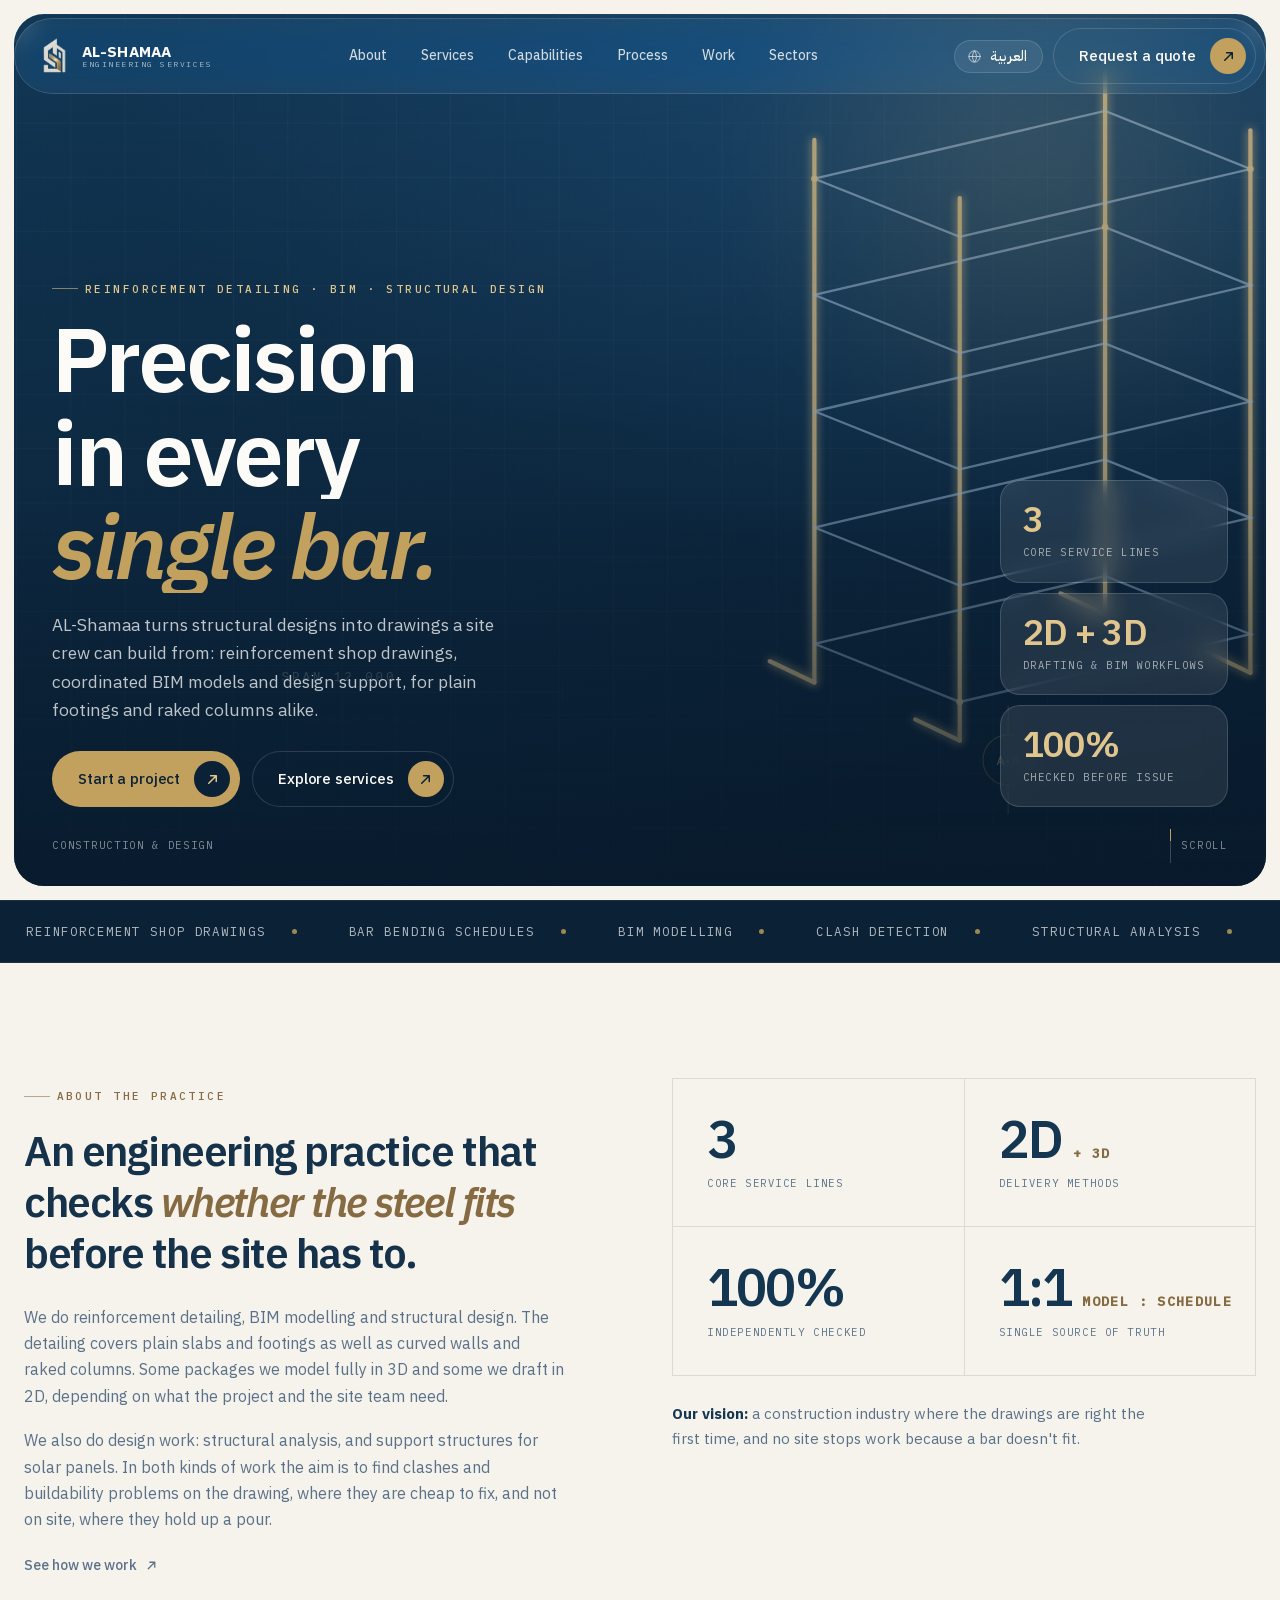
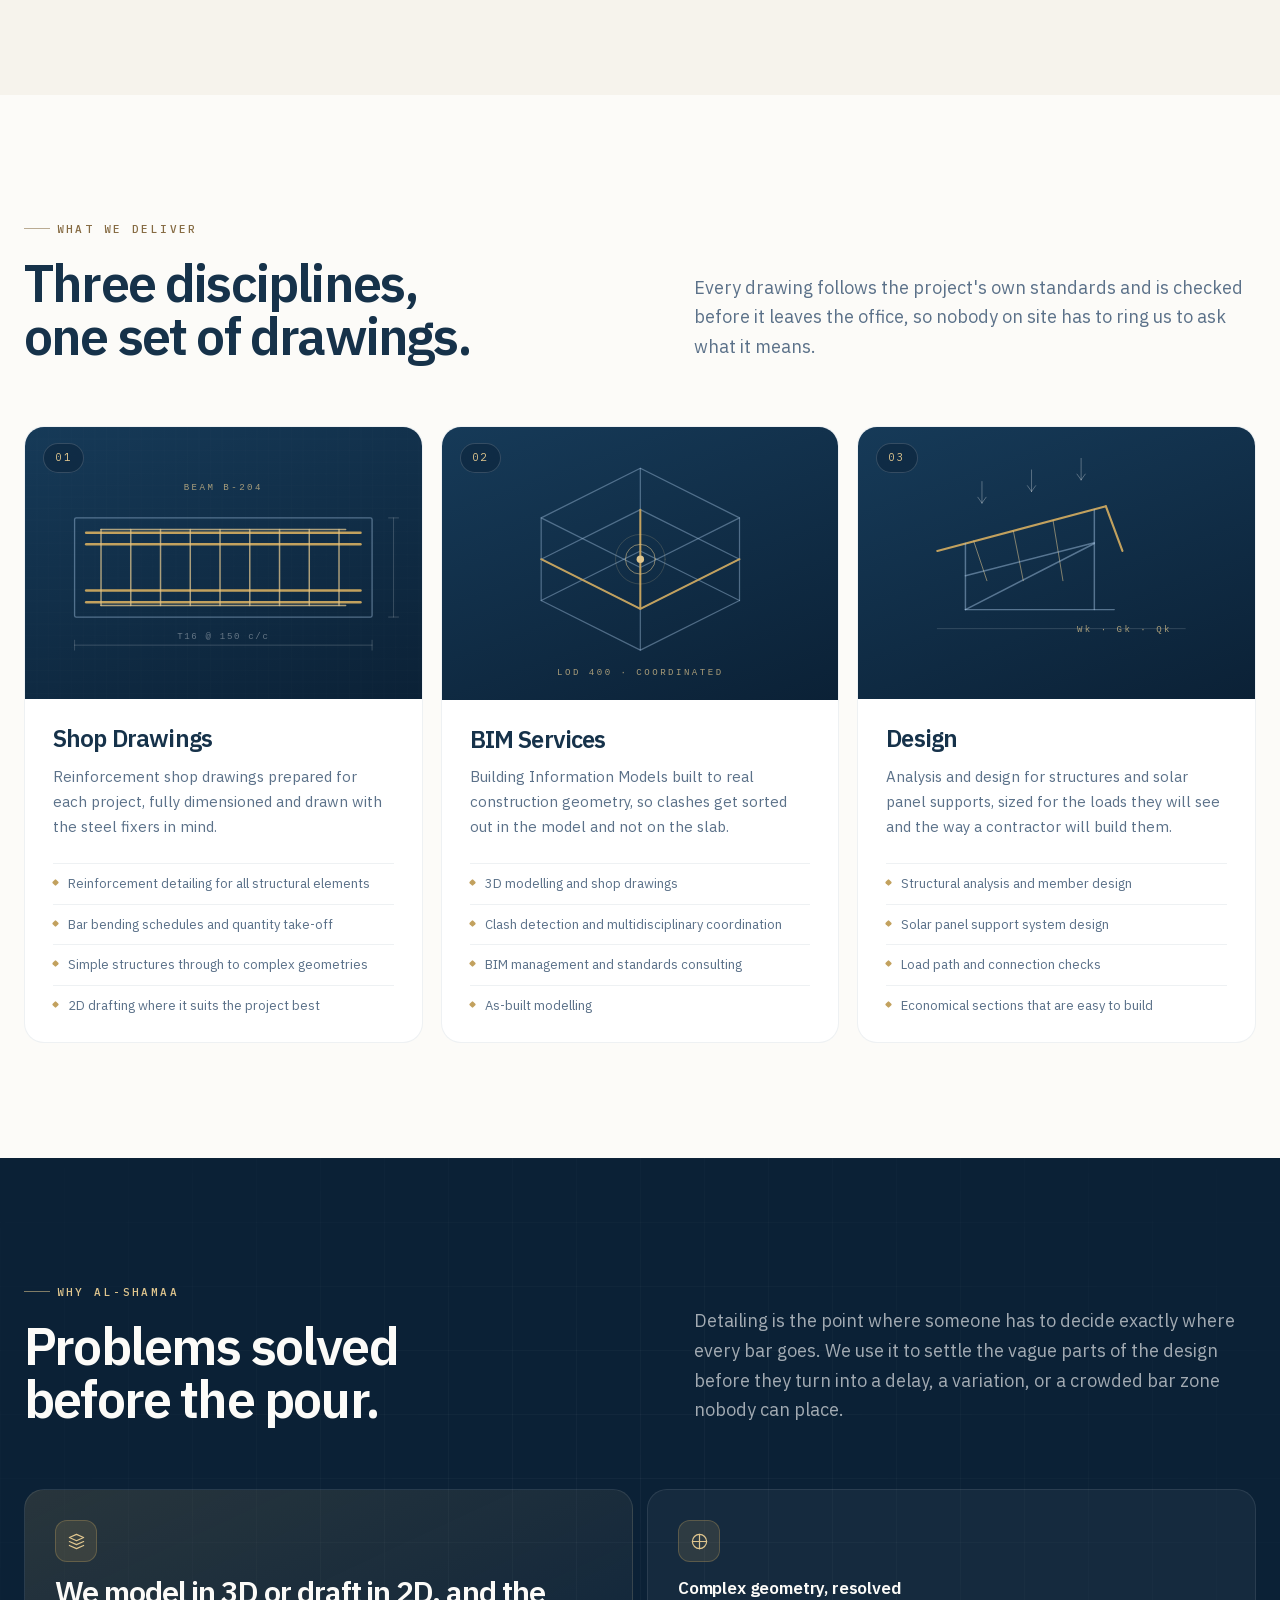
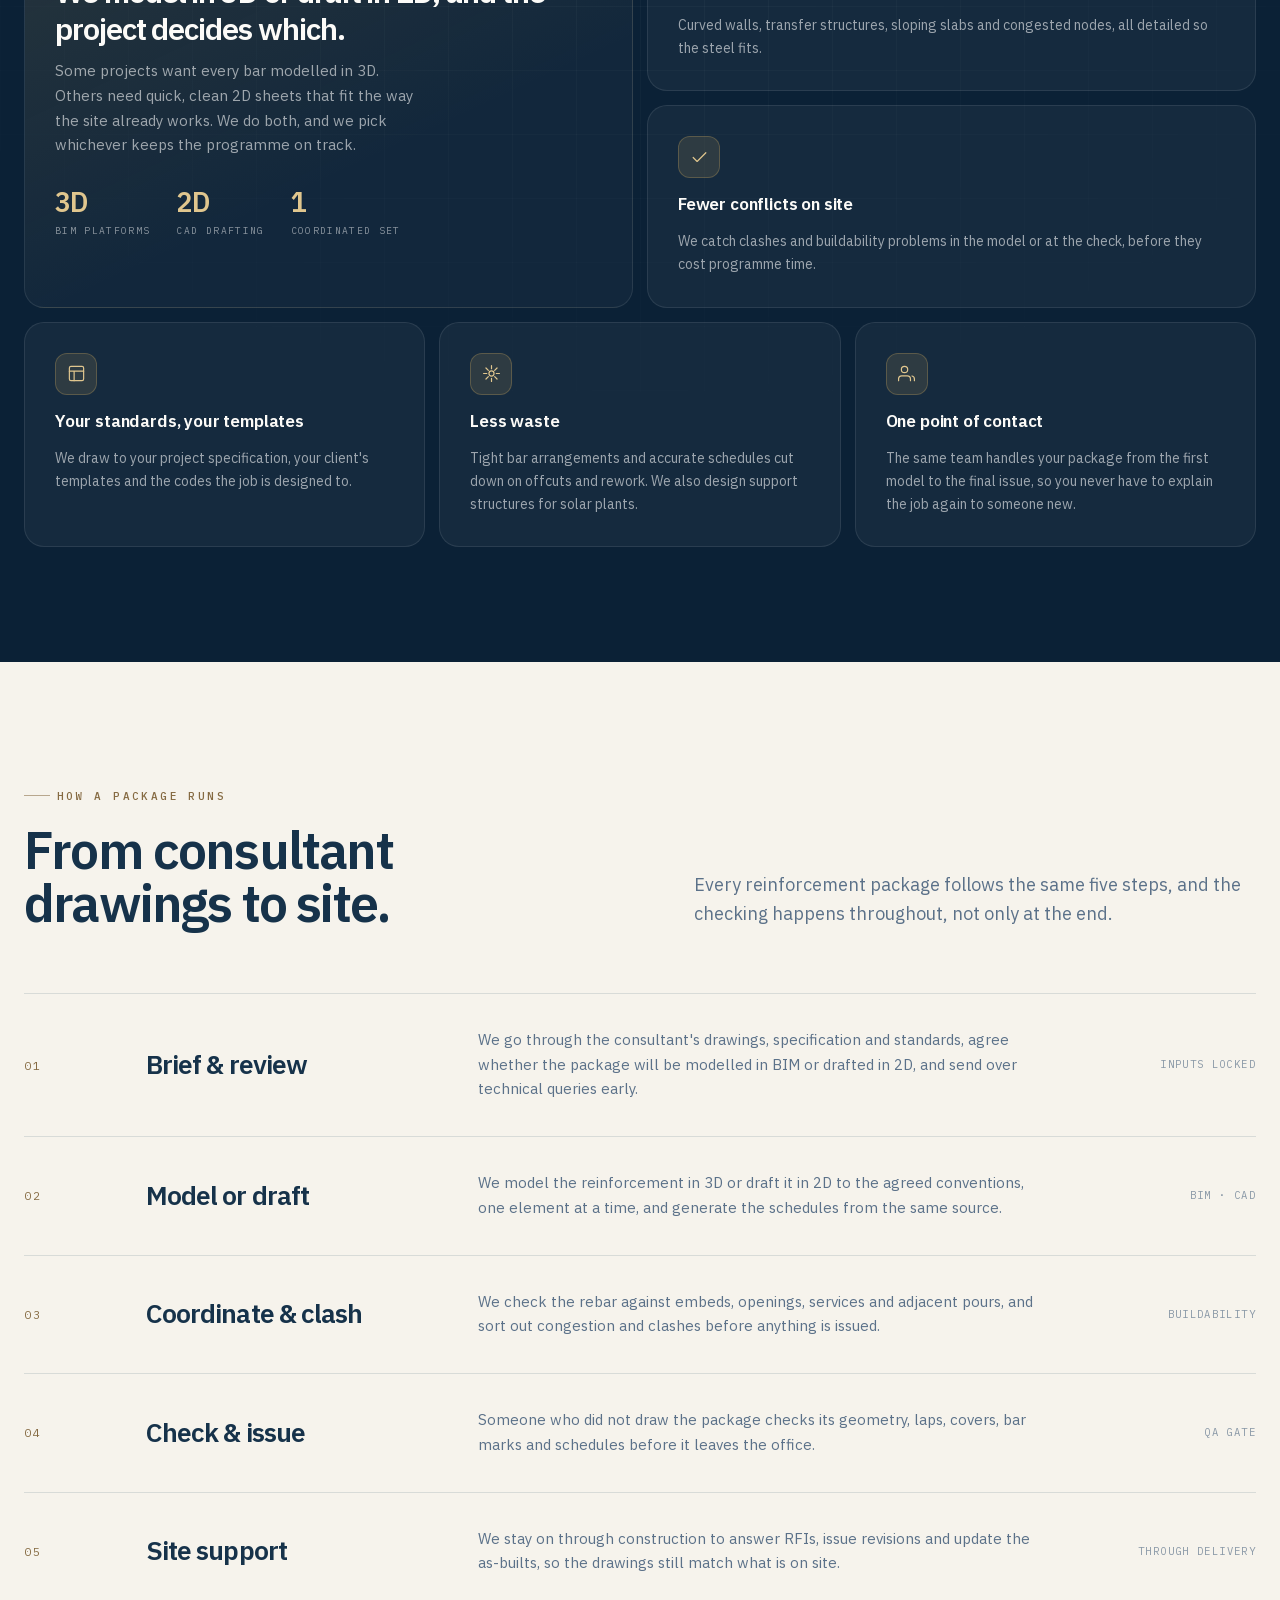
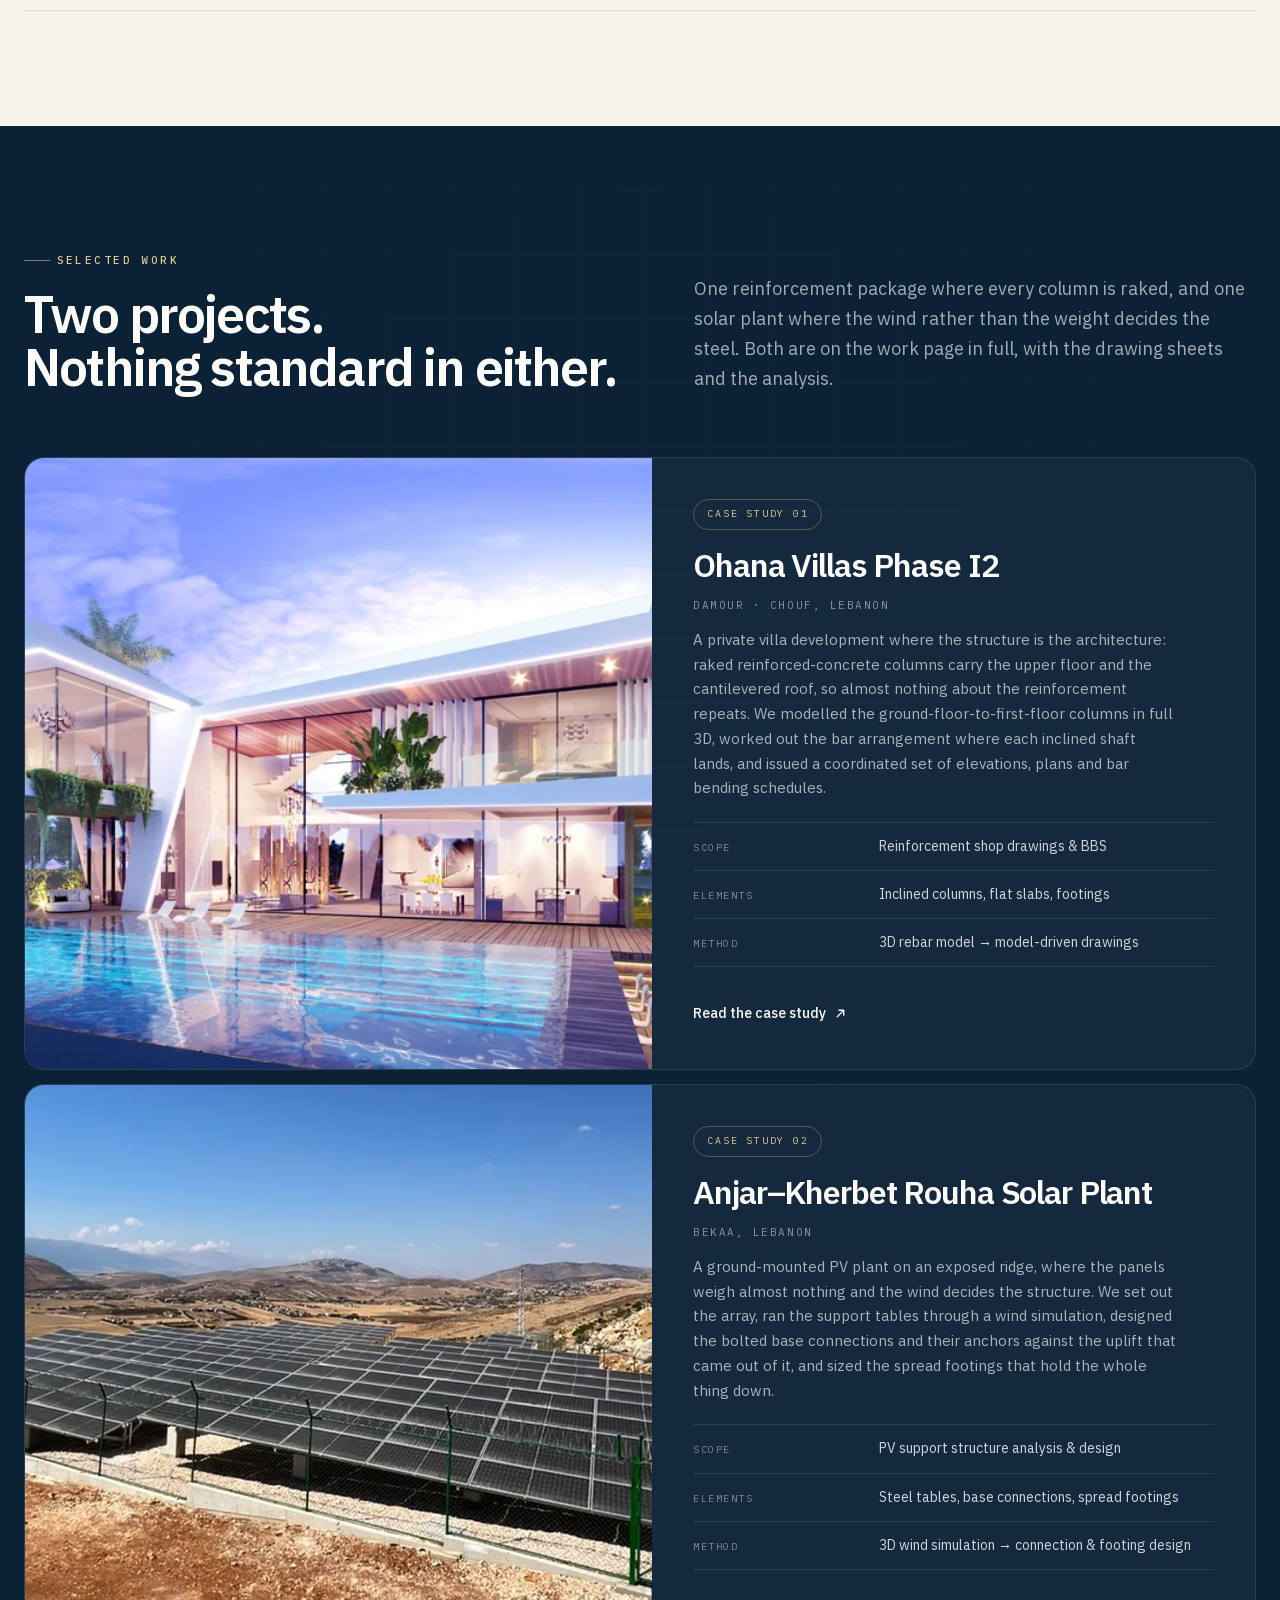
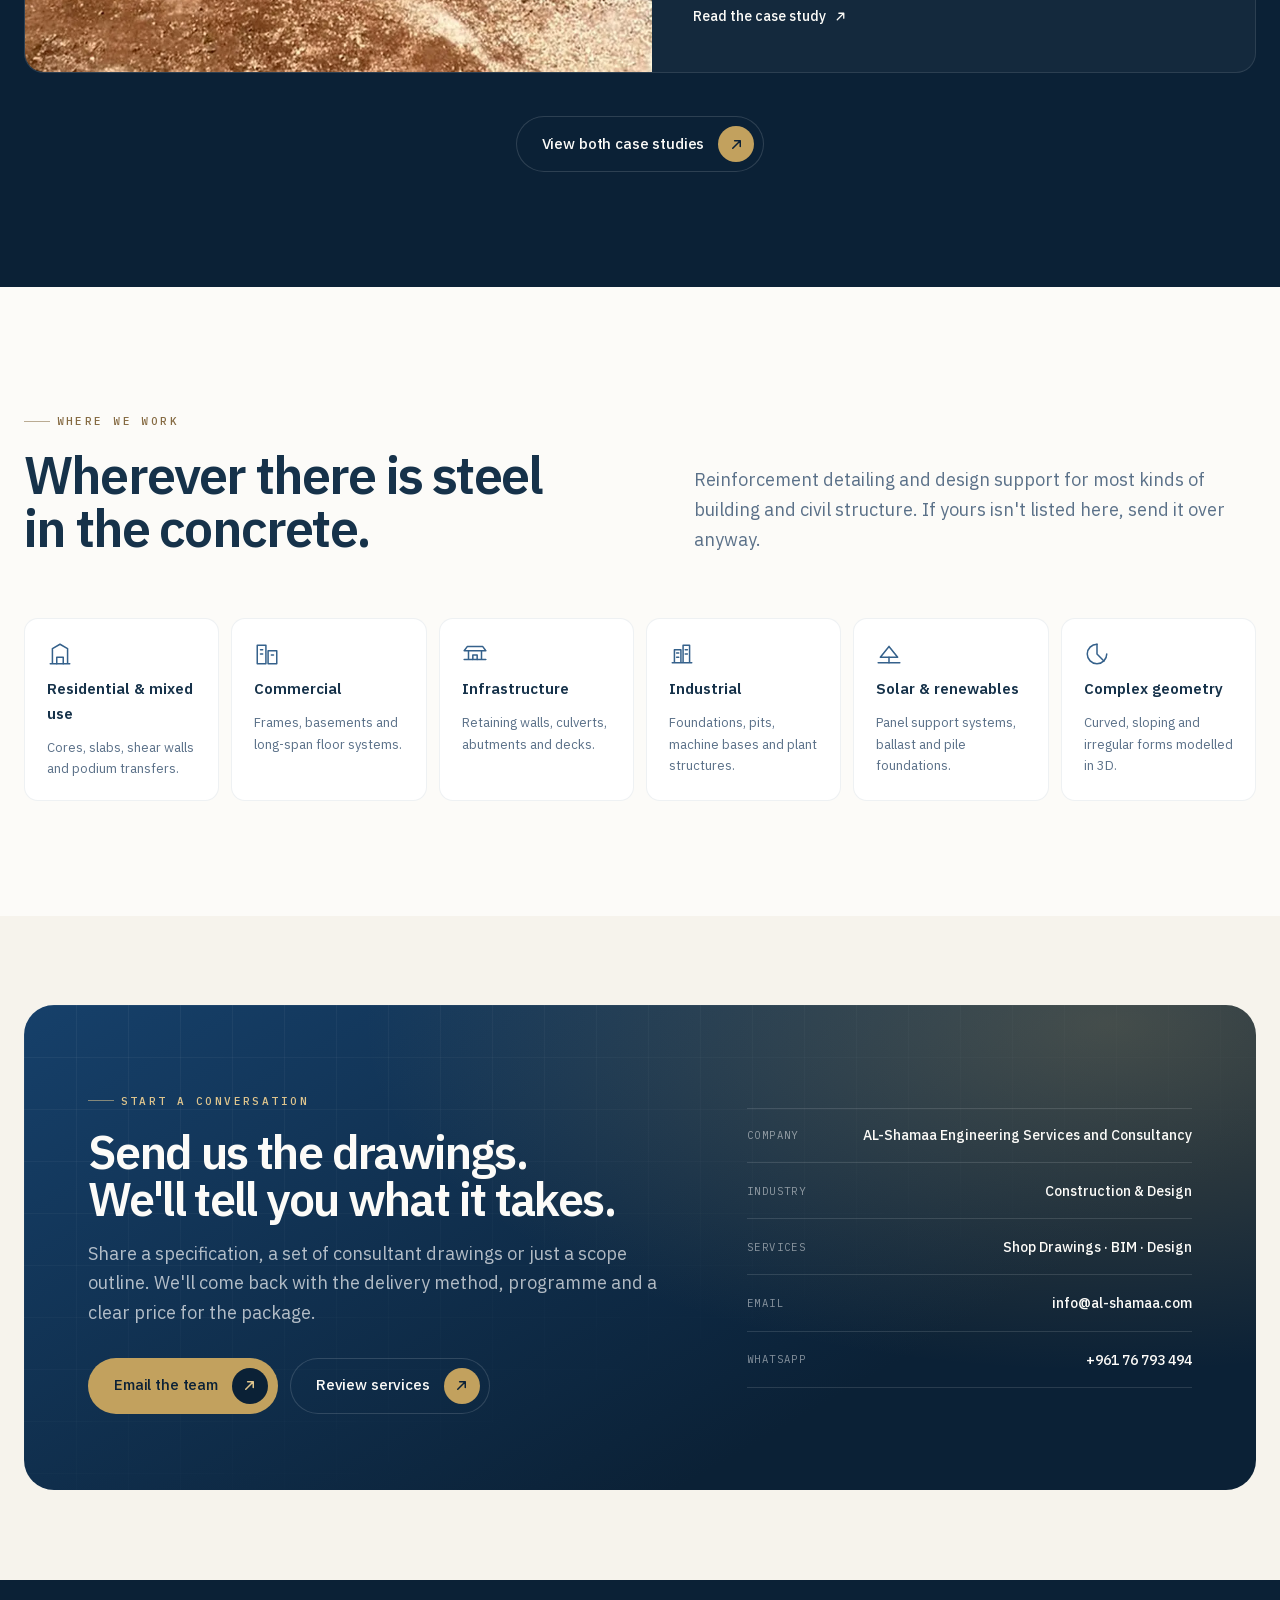
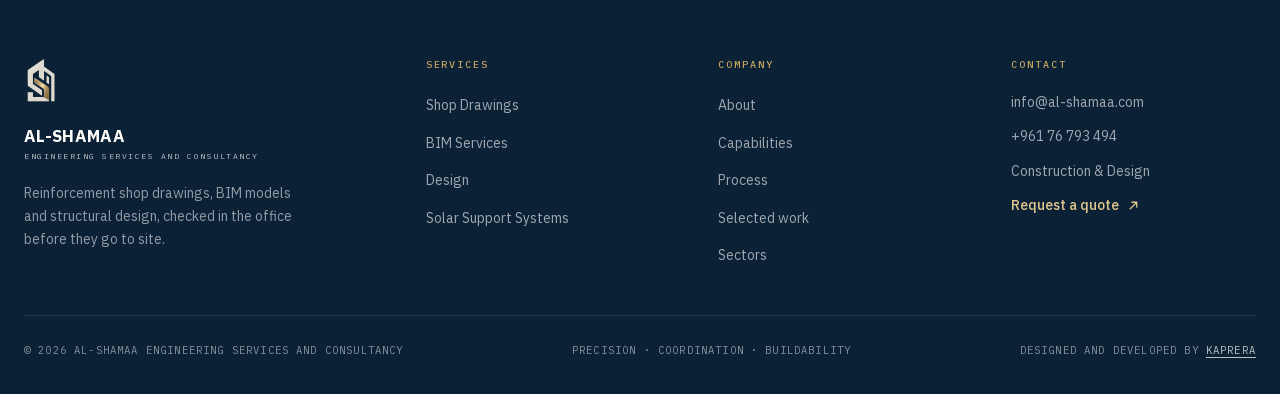
==== commit a2f8e9eb: "Rewrite the site copy to drop the AI tells The landing page and the work page read like generated co" ====
--- a/index.html
+++ b/index.html
@@ -4,8 +4,8 @@
 <meta charset="utf-8">
 <meta name="viewport" content="width=device-width, initial-scale=1">
 
-<title>AL-Shamaa Engineering Services and Consultancy — Reinforcement Detailing, BIM &amp; Structural Design</title>
-<meta name="description" content="AL-Shamaa delivers highly accurate reinforcement shop drawings, BIM modelling and structural design — from simple structures to complex geometries. Precision detailing that reduces on-site conflict and keeps construction moving.">
+<title>AL-Shamaa Engineering Services and Consultancy | Reinforcement Detailing, BIM &amp; Structural Design</title>
+<meta name="description" content="AL-Shamaa produces reinforcement shop drawings, bar bending schedules, BIM models and structural design for simple and complex structures, and checks every package before it goes to site.">
 <link rel="canonical" href="https://al-shamaa.com/">
 <meta name="robots" content="index, follow, max-image-preview:large, max-snippet:-1">
 <meta name="theme-color" content="#0B2136">
@@ -27,14 +27,14 @@
 <meta property="og:locale" content="en">
 <meta property="og:locale:alternate" content="ar">
 <meta property="og:title" content="AL-Shamaa Engineering Services and Consultancy">
-<meta property="og:description" content="Reinforcement shop drawings, BIM services and structural design — precise, buildable, coordinated.">
+<meta property="og:description" content="Reinforcement shop drawings, BIM modelling and structural design, checked before anything reaches site.">
 <meta property="og:image" content="https://al-shamaa.com/assets/img/og-card.jpg">
 <meta property="og:image:width" content="1200">
 <meta property="og:image:height" content="630">
-<meta property="og:image:alt" content="AL-Shamaa Engineering Services and Consultancy — reinforcement detailing, BIM and design.">
+<meta property="og:image:alt" content="AL-Shamaa Engineering Services and Consultancy: reinforcement detailing, BIM and design.">
 <meta name="twitter:card" content="summary_large_image">
 <meta name="twitter:title" content="AL-Shamaa Engineering Services and Consultancy">
-<meta name="twitter:description" content="Reinforcement shop drawings, BIM services and structural design — precise, buildable, coordinated.">
+<meta name="twitter:description" content="Reinforcement shop drawings, BIM modelling and structural design, checked before anything reaches site.">
 <meta name="twitter:image" content="https://al-shamaa.com/assets/img/og-card.jpg">
 
 <!-- The three faces the first screen actually paints in: the roman and italic
@@ -45,7 +45,7 @@
 <link rel="preload" href="assets/fonts/plex-mono-500-latin.woff2" as="font" type="font/woff2" crossorigin>
 <link rel="stylesheet" href="assets/css/styles.css?v=6">
 
-<script src="assets/js/i18n.js?v=6" defer></script>
+<script src="assets/js/i18n.js?v=7" defer></script>
 <script src="assets/js/main.js?v=1" defer></script>
 
 <script type="application/ld+json">
@@ -58,7 +58,7 @@
   "url": "https://al-shamaa.com/",
   "logo": "https://al-shamaa.com/assets/img/icon-512.png",
   "image": "https://al-shamaa.com/assets/img/og-card.jpg",
-  "description": "Reinforcement detailing, BIM modelling and structural design services — accurate shop drawings, bar bending schedules, coordinated models and design support for simple and complex structures.",
+  "description": "Reinforcement detailing, BIM modelling and structural design: shop drawings, bar bending schedules, coordinated models and design support for simple and complex structures.",
   "email": "info@al-shamaa.com",
   "telephone": "+961-76-793494",
   "slogan": "Precision in every single bar.",
@@ -230,7 +230,7 @@
           <span class="ln"><span class="gold-l italic"><span data-i18n>single bar.</span></span></span>
         </h1>
         <p class="hero__sub">
-          <span data-i18n>AL-Shamaa turns structural intent into buildable detail — accurate reinforcement shop drawings, coordinated BIM models and dependable design support, from straightforward elements to highly complex geometries.</span>
+          <span data-i18n>AL-Shamaa turns structural designs into drawings a site crew can build from: reinforcement shop drawings, coordinated BIM models and design support, for plain footings and raked columns alike.</span>
         </p>
         <div class="hero__actions">
           <a class="btn btn--gold" href="#contact">
@@ -305,15 +305,15 @@
     <div data-reveal>
       <span class="eyebrow"><span data-i18n>About the practice</span></span>
       <h2 class="display intro__statement">
-        <span data-i18n>A dynamic engineering practice built around</span>
-        <em><span data-i18n>accuracy, coordination</span></em> <span data-i18n>and buildability.</span>
+        <span data-i18n>An engineering practice that checks</span>
+        <em><span data-i18n>whether the steel fits</span></em> <span data-i18n>before the site has to.</span>
       </h2>
       <div class="intro__body">
         <p>
-          <span data-i18n>We specialise in reinforcement detailing, BIM modelling and structural design services. Our team delivers precise and dependable detailing for a wide range of structures — from straightforward elements to highly complex forms — using both advanced BIM platforms and conventional 2D drafting techniques, depending on what the project actually needs.</span>
+          <span data-i18n>We do reinforcement detailing, BIM modelling and structural design. The detailing covers plain slabs and footings as well as curved walls and raked columns. Some packages we model fully in 3D and some we draft in 2D, depending on what the project and the site team need.</span>
         </p>
         <p>
-          <span data-i18n>Beyond detailing, we provide design services including structural analysis and the design of support systems for solar panels. The goal is always the same: add technical value, reduce on-site conflicts, and streamline construction through coordinated, buildable, cost-effective solutions.</span>
+          <span data-i18n>We also do design work: structural analysis, and support structures for solar panels. In both kinds of work the aim is to find clashes and buildability problems on the drawing, where they are cheap to fix, and not on site, where they hold up a pour.</span>
         </p>
         <p>
           <a class="tlink" href="#services">
@@ -348,8 +348,8 @@
 
       <div class="intro__vision">
         <p class="lede">
-          <strong><span data-i18n>Our vision —</span></strong>
-          <span data-i18n>to revolutionise the construction industry by delivering precise, intelligent and integrated engineering solutions that drive efficiency, accuracy and sustainable growth.</span>
+          <strong><span data-i18n>Our vision:</span></strong>
+          <span data-i18n>a construction industry where the drawings are right the first time, and no site stops work because a bar doesn't fit.</span>
         </p>
       </div>
     </div>
@@ -362,10 +362,10 @@
     <div class="section-head">
       <div data-reveal>
         <span class="eyebrow"><span data-i18n>What we deliver</span></span>
-        <h2 class="display section-title"><span data-i18n>Three disciplines,</span><br><span data-i18n>one coordinated output.</span></h2>
+        <h2 class="display section-title"><span data-i18n>Three disciplines,</span><br><span data-i18n>one set of drawings.</span></h2>
       </div>
       <p class="lede d-100" data-reveal>
-        <span data-i18n>Every deliverable is produced against the project's own standards and checked before it leaves the office — so what reaches site is clear, complete and ready to build.</span>
+        <span data-i18n>Every drawing follows the project's own standards and is checked before it leaves the office, so nobody on site has to ring us to ask what it means.</span>
       </p>
     </div>
 
@@ -405,7 +405,7 @@
         <div class="svc__body">
           <h3 class="svc__title"><span data-i18n>Shop Drawings</span></h3>
           <p class="svc__text">
-            <span data-i18n>Highly accurate reinforcement shop drawings tailored to each project — clear, fully dimensioned and detailed for the people placing the steel.</span>
+            <span data-i18n>Reinforcement shop drawings prepared for each project, fully dimensioned and drawn with the steel fixers in mind.</span>
           </p>
         </div>
         <ul class="svc__list">
@@ -445,14 +445,14 @@
         <div class="svc__body">
           <h3 class="svc__title"><span data-i18n>BIM Services</span></h3>
           <p class="svc__text">
-            <span data-i18n>Advanced Building Information Modelling that carries real construction geometry — so conflicts are resolved in the model, not on the slab.</span>
+            <span data-i18n>Building Information Models built to real construction geometry, so clashes get sorted out in the model and not on the slab.</span>
           </p>
         </div>
         <ul class="svc__list">
-          <li><span data-i18n>3D Modeling &amp; Shop Drawings</span></li>
-          <li><span data-i18n>Clash Detection &amp; Multi-Disciplinary Coordination</span></li>
-          <li><span data-i18n>BIM Management &amp; Standards Consulting</span></li>
-          <li><span data-i18n>As-Built Modeling</span></li>
+          <li><span data-i18n>3D modelling and shop drawings</span></li>
+          <li><span data-i18n>Clash detection and multidisciplinary coordination</span></li>
+          <li><span data-i18n>BIM management and standards consulting</span></li>
+          <li><span data-i18n>As-built modelling</span></li>
         </ul>
       </article>
 
@@ -489,14 +489,14 @@
         <div class="svc__body">
           <h3 class="svc__title"><span data-i18n>Design</span></h3>
           <p class="svc__text">
-            <span data-i18n>Comprehensive design services — structural analysis and the design of support systems for solar panels, grounded in practical engineering judgement.</span>
+            <span data-i18n>Analysis and design for structures and solar panel supports, sized for the loads they will see and the way a contractor will build them.</span>
           </p>
         </div>
         <ul class="svc__list">
           <li><span data-i18n>Structural analysis and member design</span></li>
           <li><span data-i18n>Solar panel support system design</span></li>
           <li><span data-i18n>Load path and connection checks</span></li>
-          <li><span data-i18n>Cost-effective, buildable solutions</span></li>
+          <li><span data-i18n>Economical sections that are easy to build</span></li>
         </ul>
       </article>
 
@@ -510,10 +510,10 @@
     <div class="section-head">
       <div data-reveal>
         <span class="eyebrow eyebrow--light"><span data-i18n>Why AL-Shamaa</span></span>
-        <h2 class="display section-title"><span data-i18n>Technical value,</span><br><span data-i18n>added early.</span></h2>
+        <h2 class="display section-title"><span data-i18n>Problems solved</span><br><span data-i18n>before the pour.</span></h2>
       </div>
       <p class="lede d-100" data-reveal>
-        <span data-i18n>Detailing is where design meets reality. We use that position to remove ambiguity before it becomes a delay, a variation, or a crowded bar zone nobody can place.</span>
+        <span data-i18n>Detailing is the point where someone has to decide exactly where every bar goes. We use it to settle the vague parts of the design before they turn into a delay, a variation, or a crowded bar zone nobody can place.</span>
       </p>
     </div>
 
@@ -523,9 +523,9 @@
         <span class="cap__ic" aria-hidden="true">
           <svg viewBox="0 0 24 24" fill="none" stroke="currentColor" stroke-width="1.5" stroke-linecap="round" stroke-linejoin="round"><path d="M3 7l9-4 9 4-9 4-9-4Z"/><path d="M3 12l9 4 9-4"/><path d="M3 17l9 4 9-4"/></svg>
         </span>
-        <h3><span data-i18n>Both worlds: advanced BIM and traditional 2D drafting — chosen per project, not per habit.</span></h3>
+        <h3><span data-i18n>We model in 3D or draft in 2D, and the project decides which.</span></h3>
         <p>
-          <span data-i18n>Some projects want a fully modelled rebar environment. Others need fast, clean 2D output against an established site workflow. We are fluent in both and pick the method that serves the programme.</span>
+          <span data-i18n>Some projects want every bar modelled in 3D. Others need quick, clean 2D sheets that fit the way the site already works. We do both, and we pick whichever keeps the programme on track.</span>
         </p>
         <div class="cap__figs">
           <div class="cap__fig"><b>3D</b><span><span data-i18n>BIM platforms</span></span></div>
@@ -539,7 +539,7 @@
           <svg viewBox="0 0 24 24" fill="none" stroke="currentColor" stroke-width="1.5" stroke-linecap="round" stroke-linejoin="round"><path d="M12 3v18M3 12h18"/><circle cx="12" cy="12" r="9"/></svg>
         </span>
         <h3><span data-i18n>Complex geometry, resolved</span></h3>
-        <p><span data-i18n>Curved walls, transfer structures, sloping slabs and congested nodes — detailed so the steel actually fits.</span></p>
+        <p><span data-i18n>Curved walls, transfer structures, sloping slabs and congested nodes, all detailed so the steel fits.</span></p>
       </article>
 
       <article class="cap d-140" data-reveal>
@@ -547,23 +547,23 @@
           <svg viewBox="0 0 24 24" fill="none" stroke="currentColor" stroke-width="1.5" stroke-linecap="round" stroke-linejoin="round"><path d="M20 6 9 17l-5-5"/></svg>
         </span>
         <h3><span data-i18n>Fewer conflicts on site</span></h3>
-        <p><span data-i18n>Clashes and buildability issues are caught in the model and the check, before they cost programme time.</span></p>
+        <p><span data-i18n>We catch clashes and buildability problems in the model or at the check, before they cost programme time.</span></p>
       </article>
 
       <article class="cap d-200" data-reveal>
         <span class="cap__ic" aria-hidden="true">
           <svg viewBox="0 0 24 24" fill="none" stroke="currentColor" stroke-width="1.5" stroke-linecap="round" stroke-linejoin="round"><rect x="3" y="3" width="18" height="18" rx="2"/><path d="M3 9h18M9 21V9"/></svg>
         </span>
-        <h3><span data-i18n>Standards-aligned</span></h3>
-        <p><span data-i18n>Deliverables align with your project requirements, client templates and industry standards.</span></p>
+        <h3><span data-i18n>Your standards, your templates</span></h3>
+        <p><span data-i18n>We draw to your project specification, your client's templates and the codes the job is designed to.</span></p>
       </article>
 
       <article class="cap d-260" data-reveal>
         <span class="cap__ic" aria-hidden="true">
           <svg viewBox="0 0 24 24" fill="none" stroke="currentColor" stroke-width="1.5" stroke-linecap="round" stroke-linejoin="round"><path d="M12 2v4M12 18v4M2 12h4M18 12h4M5 5l3 3M16 16l3 3M19 5l-3 3M8 16l-3 3"/><circle cx="12" cy="12" r="3.2"/></svg>
         </span>
-        <h3><span data-i18n>Sustainable by design</span></h3>
-        <p><span data-i18n>Solar support structures and efficient steel arrangements that reduce waste and rework.</span></p>
+        <h3><span data-i18n>Less waste</span></h3>
+        <p><span data-i18n>Tight bar arrangements and accurate schedules cut down on offcuts and rework. We also design support structures for solar plants.</span></p>
       </article>
 
       <article class="cap d-320" data-reveal>
@@ -571,7 +571,7 @@
           <svg viewBox="0 0 24 24" fill="none" stroke="currentColor" stroke-width="1.5" stroke-linecap="round" stroke-linejoin="round"><path d="M17 21v-2a4 4 0 0 0-4-4H6a4 4 0 0 0-4 4v2"/><circle cx="9.5" cy="7" r="4"/><path d="M22 21v-2a4 4 0 0 0-3-3.87"/></svg>
         </span>
         <h3><span data-i18n>One point of contact</span></h3>
-        <p><span data-i18n>A multidisciplinary team that stays with your project from first model to final issue.</span></p>
+        <p><span data-i18n>The same team handles your package from the first model to the final issue, so you never have to explain the job again to someone new.</span></p>
       </article>
 
     </div>
@@ -587,7 +587,7 @@
         <h2 class="display section-title"><span data-i18n>From consultant</span><br><span data-i18n>drawings to site.</span></h2>
       </div>
       <p class="lede d-100" data-reveal>
-        <span data-i18n>A predictable route through every reinforcement package, with the checking built in rather than bolted on at the end.</span>
+        <span data-i18n>Every reinforcement package follows the same five steps, and the checking happens throughout, not only at the end.</span>
       </p>
     </div>
 
@@ -595,31 +595,31 @@
       <div class="step" data-reveal>
         <span class="step__n">01</span>
         <h3 class="step__t"><span data-i18n>Brief &amp; review</span></h3>
-        <p class="step__d"><span data-i18n>We review the consultant's drawings, specification and standards, agree the delivery method — BIM or 2D — and raise technical queries early.</span></p>
+        <p class="step__d"><span data-i18n>We go through the consultant's drawings, specification and standards, agree whether the package will be modelled in BIM or drafted in 2D, and send over technical queries early.</span></p>
         <span class="step__meta"><span data-i18n>Inputs locked</span></span>
       </div>
       <div class="step d-70" data-reveal>
         <span class="step__n">02</span>
         <h3 class="step__t"><span data-i18n>Model or draft</span></h3>
-        <p class="step__d"><span data-i18n>Reinforcement is modelled in 3D or drafted in 2D against the agreed conventions, element by element, with schedules generated from the same source.</span></p>
+        <p class="step__d"><span data-i18n>We model the reinforcement in 3D or draft it in 2D to the agreed conventions, one element at a time, and generate the schedules from the same source.</span></p>
         <span class="step__meta">BIM · CAD</span>
       </div>
       <div class="step d-140" data-reveal>
         <span class="step__n">03</span>
         <h3 class="step__t"><span data-i18n>Coordinate &amp; clash</span></h3>
-        <p class="step__d"><span data-i18n>Rebar is checked against embeds, openings, services and adjacent pours so congestion and clashes are resolved before issue.</span></p>
+        <p class="step__d"><span data-i18n>We check the rebar against embeds, openings, services and adjacent pours, and sort out congestion and clashes before anything is issued.</span></p>
         <span class="step__meta"><span data-i18n>Buildability</span></span>
       </div>
       <div class="step d-210" data-reveal>
         <span class="step__n">04</span>
         <h3 class="step__t"><span data-i18n>Check &amp; issue</span></h3>
-        <p class="step__d"><span data-i18n>An independent check covers geometry, laps, covers, bar marks and schedules. Nothing leaves the office unchecked.</span></p>
+        <p class="step__d"><span data-i18n>Someone who did not draw the package checks its geometry, laps, covers, bar marks and schedules before it leaves the office.</span></p>
         <span class="step__meta"><span data-i18n>QA gate</span></span>
       </div>
       <div class="step d-280" data-reveal>
         <span class="step__n">05</span>
         <h3 class="step__t"><span data-i18n>Site support</span></h3>
-        <p class="step__d"><span data-i18n>We stay available through construction for RFIs, revisions and as-built updates — keeping the drawing set true to what is actually being built.</span></p>
+        <p class="step__d"><span data-i18n>We stay on through construction to answer RFIs, issue revisions and update the as-builts, so the drawings still match what is on site.</span></p>
         <span class="step__meta"><span data-i18n>Through delivery</span></span>
       </div>
     </div>
@@ -635,7 +635,7 @@
         <h2 class="display section-title"><span data-i18n>Two projects.</span><br><span data-i18n>Nothing standard in either.</span></h2>
       </div>
       <p class="lede d-100" data-reveal>
-        <span data-i18n>One reinforcement package where every column is raked, and one solar plant where the wind rather than the weight decides the steel. Both are set out in full — sheets, analysis and all — on the work page.</span>
+        <span data-i18n>One reinforcement package where every column is raked, and one solar plant where the wind rather than the weight decides the steel. Both are on the work page in full, with the drawing sheets and the analysis.</span>
       </p>
     </div>
 
@@ -643,12 +643,12 @@
       <article class="case" data-reveal>
         <figure class="case__hero">
           <img src="assets/img/work/ohana-villa.webp" width="900" height="506" loading="lazy" decoding="async"
-               alt="Ohana Villas — a contemporary villa of white, inclined and cantilevered volumes above a reflecting pool.">
+               alt="Ohana Villas: a contemporary villa of white, inclined and cantilevered volumes above a reflecting pool.">
         </figure>
 
         <div class="case__side">
           <span class="case__tag"><span data-i18n>Case study</span> 01</span>
-          <h3 class="case__title">Ohana Villas — <span data-i18n>Phase I2</span></h3>
+          <h3 class="case__title">Ohana Villas <span data-i18n>Phase I2</span></h3>
           <p class="case__loc"><span data-i18n>Damour · Chouf, Lebanon</span></p>
           <p class="case__lede">
             <span data-i18n>A private villa development where the structure is the architecture: raked reinforced-concrete columns carry the upper floor and the cantilevered roof, so almost nothing about the reinforcement repeats. We modelled the ground-floor-to-first-floor columns in full 3D, worked out the bar arrangement where each inclined shaft lands, and issued a coordinated set of elevations, plans and bar bending schedules.</span>
@@ -668,7 +668,7 @@
       <article class="case d-70" data-reveal>
         <figure class="case__hero">
           <img src="assets/img/work/pv-array.webp" width="1600" height="900" loading="lazy" decoding="async"
-               alt="The completed solar plant on a Bekaa hillside — rows of panels on concrete plinths inside a perimeter fence, with the valley and mountains behind.">
+               alt="The completed solar plant on a Bekaa hillside: rows of panels on concrete plinths inside a perimeter fence, with the valley and mountains behind.">
         </figure>
 
         <div class="case__side">
@@ -709,10 +709,10 @@
     <div class="section-head">
       <div data-reveal>
         <span class="eyebrow"><span data-i18n>Where we work</span></span>
-        <h2 class="display section-title"><span data-i18n>Any scale.</span><br><span data-i18n>Any complexity.</span></h2>
+        <h2 class="display section-title"><span data-i18n>Wherever there is steel</span><br><span data-i18n>in the concrete.</span></h2>
       </div>
       <p class="lede d-100" data-reveal>
-        <span data-i18n>Reinforcement detailing and design support across the structures that make up construction and design programmes.</span>
+        <span data-i18n>Reinforcement detailing and design support for most kinds of building and civil structure. If yours isn't listed here, send it over anyway.</span>
       </p>
     </div>
 
@@ -762,7 +762,7 @@
           <span data-i18n>Share a specification, a set of consultant drawings or just a scope outline. We'll come back with the delivery method, programme and a clear price for the package.</span>
         </p>
         <div class="cta__actions">
-          <a class="btn btn--gold" href="mailto:info@al-shamaa.com?subject=Project%20enquiry%20%E2%80%94%20reinforcement%20detailing">
+          <a class="btn btn--gold" href="mailto:info@al-shamaa.com?subject=Project%20enquiry%3A%20reinforcement%20detailing">
             <span data-i18n>Email the team</span>
             <span class="btn__ic" aria-hidden="true">
               <svg viewBox="0 0 16 16" fill="none" stroke="currentColor" stroke-width="1.6" stroke-linecap="round" stroke-linejoin="round"><path d="M4 12 12 4M6 4h6v6"/></svg>
@@ -806,7 +806,7 @@
           <div class="brand__sub"><span data-i18n>Engineering Services and Consultancy</span></div>
         </div>
         <p class="footer__blurb">
-          <span data-i18n>Precise, intelligent and integrated engineering solutions — reinforcement detailing, BIM expertise and design services for the construction industry.</span>
+          <span data-i18n>Reinforcement shop drawings, BIM models and structural design, checked in the office before they go to site.</span>
         </p>
       </div>
 
